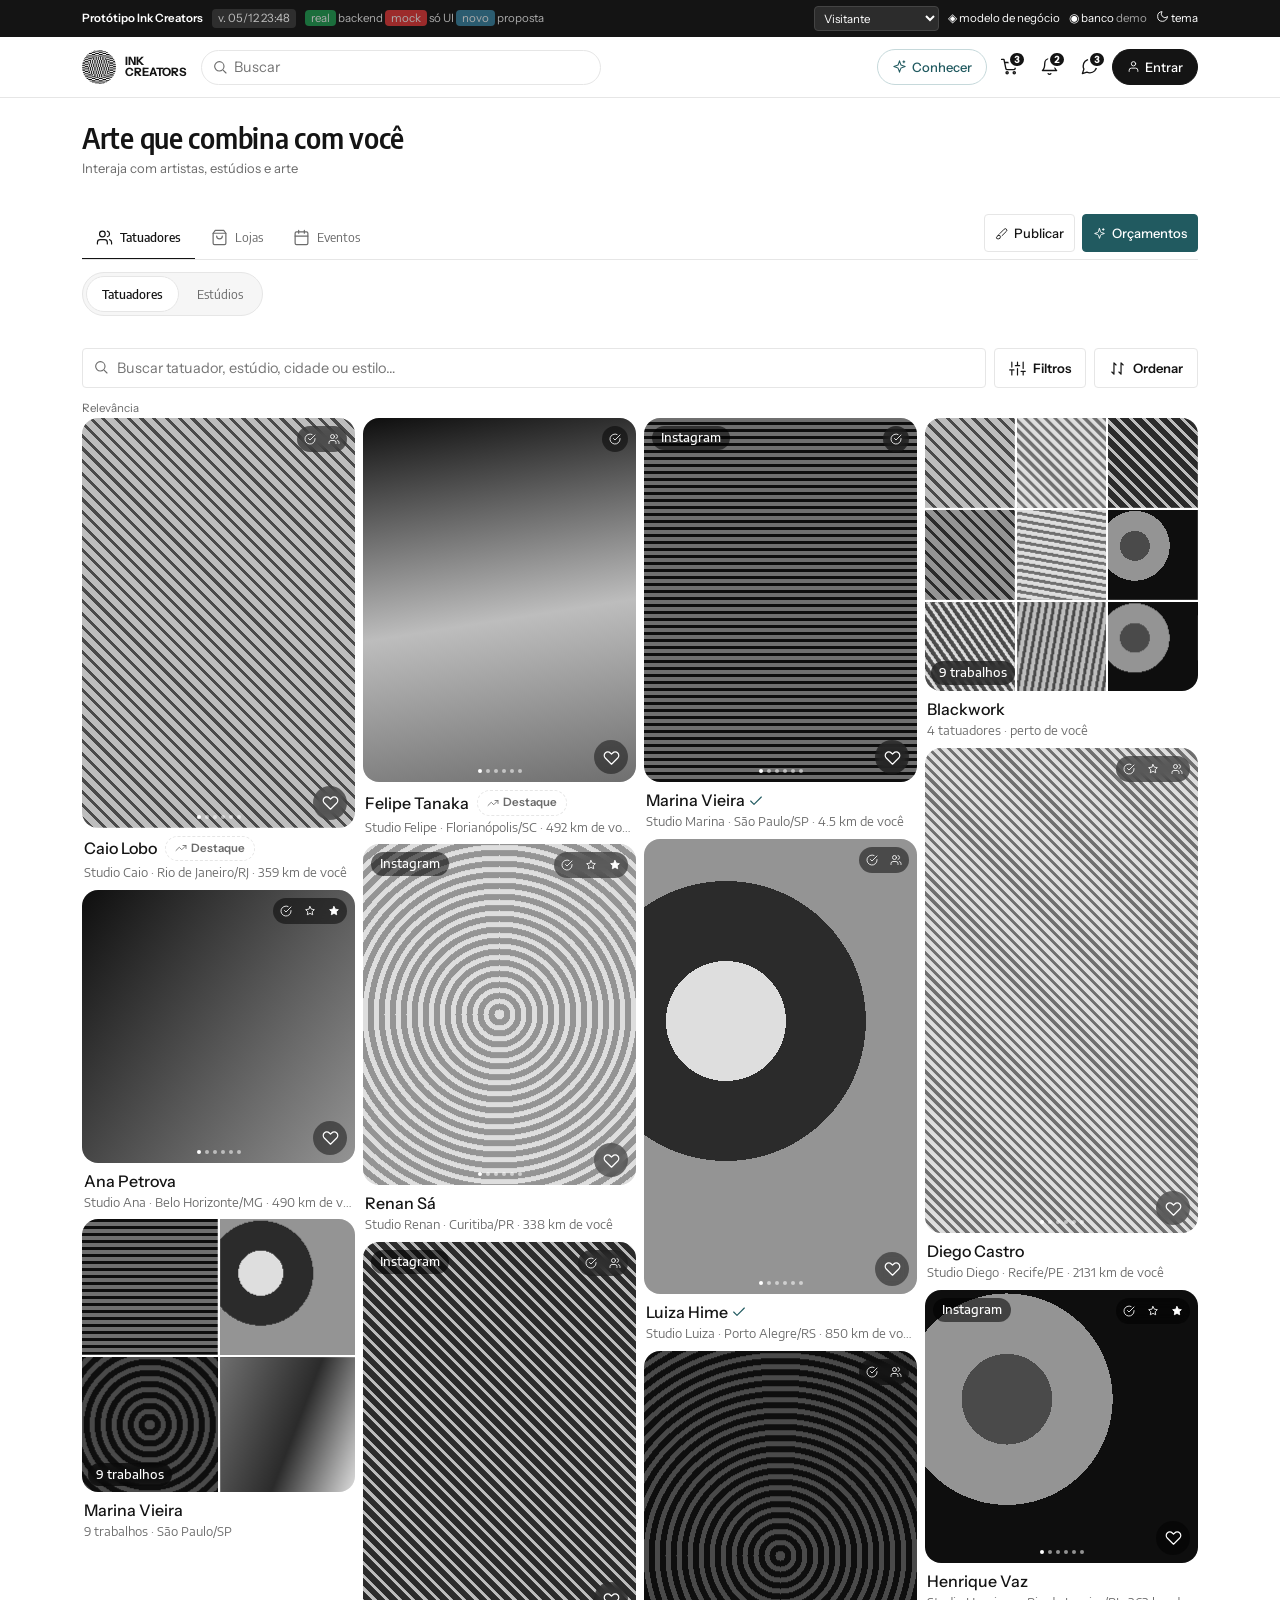
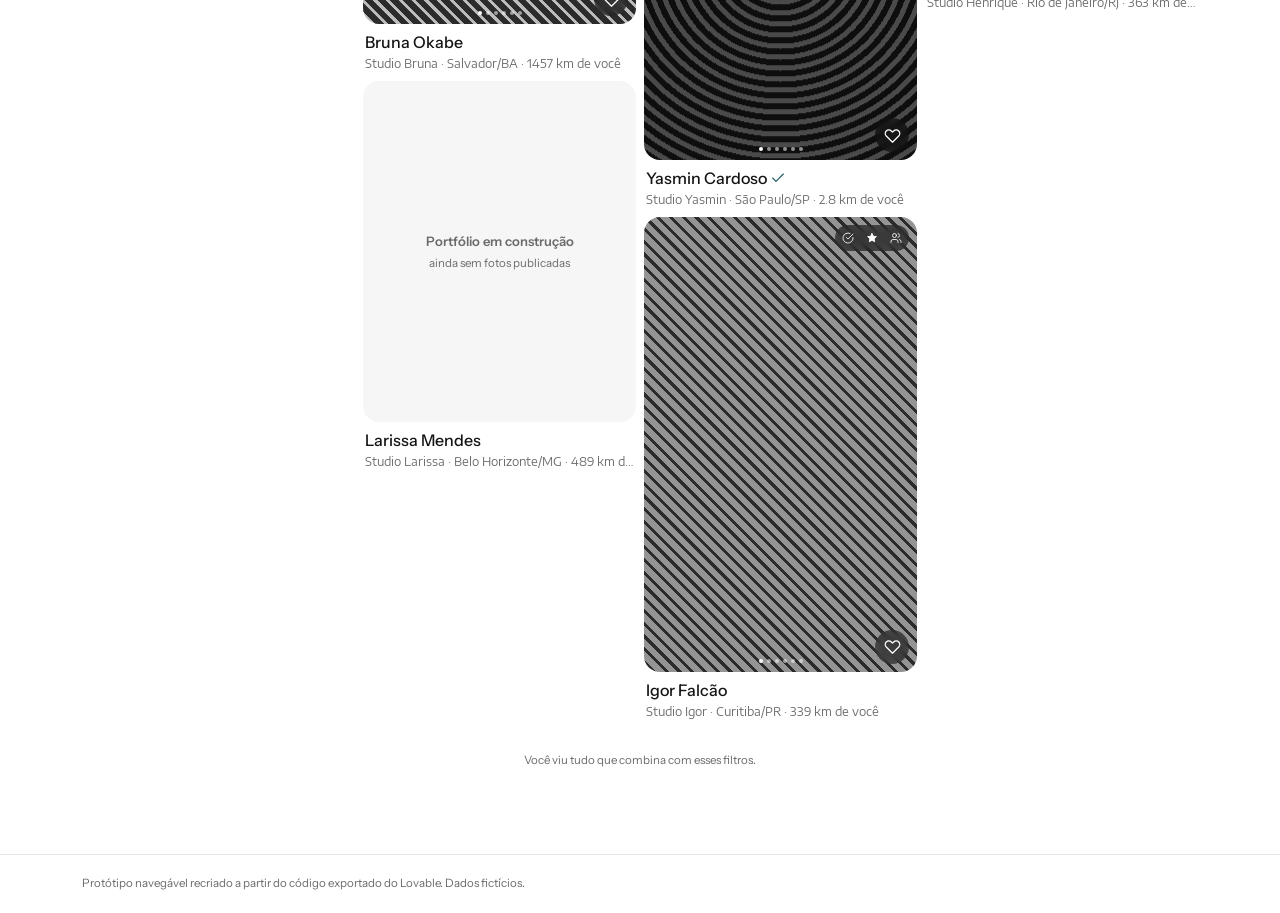
==== prototipo/index.html @ d8241abf "cidade deixa de ser obrigatoria no orcamento Pedido dela. Sem cidade as recomendacoes so perdem o re" ====
<!DOCTYPE html>
<html lang="pt-BR">
<head>
<meta charset="utf-8" />
<meta name="viewport" content="width=device-width, initial-scale=1, viewport-fit=cover" />
<title>Ink Creators — protótipo</title>
<link rel="icon" type="image/png" href="marca/favicon.png" />
<link rel="apple-touch-icon" href="marca/logo-preto.png" />

<!-- Três famílias, cada uma com um papel — a mesma gramática do
     portfólio da Amanda. A quarta dela (DM Sans, títulos de cartão) não
     entrou: o peso 500 da Instrument Sans faz o mesmo trabalho, e uma
     família a menos é uma decisão a menos.

     Se as fontes não carregarem (offline, rede lenta), a pilha de
     sistema assume e nada quebra — por isso cada token tem fallback. -->
<link rel="preconnect" href="https://fonts.googleapis.com" />
<link rel="preconnect" href="https://fonts.gstatic.com" crossorigin />
<link rel="stylesheet" href="https://fonts.googleapis.com/css2?family=Instrument+Sans:wght@400;500;600&family=Encode+Sans+Semi+Condensed:wght@400;500;600&family=Encode+Sans+Expanded:wght@400;500&display=swap" />
<style>
:root{
  /* ═══════════════════════════════════════════════════════════════
     INTERFACE #2

     A gramática vem do portfólio da Amanda: um traço, três raios,
     escala fluida em clamp, uma duração. E daqui:

     A TELA NÃO TEM COR. A cor vem das tatuagens.
     Um acento só — petróleo — e ele aparece pouco. Interface colorida
     disputa atenção com o trabalho que ela existe para mostrar, e numa
     plataforma de tatuagem isso é perder o jogo antes de começar.

     Os nomes dos tokens são os mesmos da interface #1, de propósito:
     750 linhas de CSS dependem deles. Muda o valor, não o vocabulário.
     ═══════════════════════════════════════════════════════════════ */

  /* ── Traço ──────────────────────────────────────────────────────
     Um só, em tudo. Duas espessuras criam hierarquia falsa. */
  --hair:1px;

  /* ── Raios: três degraus e nada além ────────────────────────── */
  --r-xs:2px;      /* cartões, mídia — quase reto */
  --r-sm:4px;      /* campos, botões, tiles */
  /* O raio de cartaz é o que faz o feed parecer Pinterest: a foto é o
     card, e o canto generoso é a moldura dela. Só imagem de DESCOBERTA
     usa — a loja fica no r-sm de propósito, porque a grade regular e
     contida é o que diferencia catálogo de feed. */
  --r-foto:16px;   /* fotos do feed e mosaicos de descoberta */
  --r-pill:999px;  /* pílulas e selos */
  --radius:var(--r-xs);

  /* ── Tipografia ─────────────────────────────────────────────── */
  --f-sans:"Instrument Sans",-apple-system,BlinkMacSystemFont,"Segoe UI",Roboto,Helvetica,Arial,sans-serif;
  --f-cond:"Encode Sans Semi Condensed",var(--f-sans);
  --f-exp:"Encode Sans Expanded",var(--f-sans);

  /* Escala fluida — nunca tamanho fixo, nunca breakpoint tipográfico */
  --t-h1:clamp(28px,4.2vw,42px);
  --t-h2:clamp(21px,2.6vw,28px);
  --t-h3:clamp(17px,1.9vw,20px);
  --t-lead:clamp(15px,1.5vw,17px);
  --t-card:clamp(14.5px,1.3vw,16px);
  --t-body:14.5px;
  --t-meta:13px;
  --t-micro:11.5px;
  /* nano existe para UM caso: abreviação em caixa alta dentro de um
     espaço que não estica — o mês do datebox, o número no pino do
     mapa. Abaixo de 10px ninguém lê; era o que 9px fazia em 6
     lugares. Texto corrido nunca usa nano. */
  --t-nano:10px;
  --t-num:clamp(26px,3.6vw,40px);   /* números grandes, em condensada */

  /* ── Espaço ─────────────────────────────────────────────────── */
  /* ── ESCALA DE ESPAÇAMENTO ───────────────────────────────────
     Seis degraus, e nada entre eles. Antes existiam 25 valores de
     margin-top espalhados por 564 lugares — 2, 3, 4, 5, 6, 7, 8, 9,
     10, 11, 12, 13, 14, 15, 16, 17, 18, 19, 20, 22, 24, 26, 34, 40,
     44px. Nenhum foi decidido: cada um foi escolhido sozinho, no dia
     em que aquele bloco nasceu.

     A diferença entre 11 e 12px não é perceptível e não é intencional.
     O que ela produz é ruído: dois blocos que deveriam parecer irmãos
     parecem quase irmãos, e "quase" é o que faz uma tela parecer
     desalinhada sem que ninguém saiba dizer onde. */
  --e1:4px; --e2:8px; --e3:12px; --e4:16px; --e5:24px; --e6:40px;
  --shell-max:1180px;
  --gutter:clamp(16px,3vw,32px);
  --block-gap:clamp(32px,5vw,64px);
  --section-gap:clamp(20px,3vw,36px);
  --tap:44px;

  /* ── Movimento: uma duração, uma lenta, uma curva ───────────── */
  --dur:200ms;
  --dur-slow:380ms;
  --ease:cubic-bezier(.2,.7,.2,1);

  /* ── Cor ────────────────────────────────────────────────────── */
  --background:#ffffff;
  --foreground:#141414;
  --card:#ffffff;
  --card-foreground:#141414;
  --popover:#ffffff;
  --popover-foreground:#141414;
  --primary:#141414;
  --primary-foreground:#ffffff;
  --secondary:#f6f6f6;
  --secondary-foreground:#242424;
  --muted:#f6f6f6;
  --muted-foreground:#6b6b6b;
  --border:#e6e6e6;
  --rule:#ededed;
  --input:#dcdcdc;

  /* Petróleo. Confere 7,8:1 sobre branco e 7,8:1 de branco sobre ele
     — serve de texto e de preenchimento, o que economiza um token. */
  --accent:#215a60;
  --accent-foreground:#ffffff;
  --accent-bd:#c6d9db;
  --ring:#215a60;
  --x-accent-bg:#eef4f5;
  --x-accent-border:#c6d9db;

  --destructive:#8a3030;
  --destructive-foreground:#ffffff;

  /* Estados dessaturados de propósito. Verde e amarelo berrantes ao
     lado de uma foto de tatuagem sequestram o olho. */
  --x-success:#2f6b4f;--x-success-bg:#eff5f2;
  --x-warning:#7a5a1b;--x-warning-bg:#f8f3e8;
  --x-danger:#8a3030;--x-danger-bg:#f9eeee;
  --x-tag-violet:#514470;--x-tag-violet-bg:#f2f0f7;
  --x-tag-blue:#2a4a72;--x-tag-blue-bg:#eef2f8;
  --x-tag-teal:#215a60;--x-tag-teal-bg:#eef4f5;

  --chart-1:#141414;--chart-2:#215a60;--chart-3:#6b6b6b;
  --chart-4:#b4b4b4;--chart-5:#dcdcdc;
}
html[data-dark]{
  /* O escuro é o mesmo sistema com os cinzas invertidos. O petróleo
     clareia o suficiente para manter contraste, e só. */
  --background:#101010;
  --foreground:#f2f2f2;
  --card:#181818;
  --card-foreground:#f2f2f2;
  --popover:#181818;
  --popover-foreground:#f2f2f2;
  --primary:#f2f2f2;
  --primary-foreground:#101010;
  --secondary:#212121;
  --secondary-foreground:#ececec;
  --muted:#1e1e1e;
  --muted-foreground:#9a9a9a;
  --border:#2b2b2b;
  --rule:#242424;
  --input:#333333;

  --accent:#7cbcc2;
  --accent-foreground:#0d1f21;
  --accent-bd:#2f5b5f;
  --ring:#7cbcc2;
  --x-accent-bg:#17282a;
  --x-accent-border:#2f5b5f;

  --destructive:#d68a8a;
  --destructive-foreground:#1a0f0f;

  --x-success:#8dc4a8;--x-success-bg:#16241d;
  --x-warning:#d3b475;--x-warning-bg:#241f13;
  --x-danger:#d68a8a;--x-danger-bg:#241414;
  --x-tag-violet:#a99fd0;--x-tag-violet-bg:#1e1b28;
  --x-tag-blue:#8fb0d8;--x-tag-blue-bg:#161d26;
  --x-tag-teal:#7cbcc2;--x-tag-teal-bg:#17282a;

  --chart-1:#f2f2f2;--chart-2:#7cbcc2;--chart-3:#9a9a9a;
  --chart-4:#5a5a5a;--chart-5:#333333;
}
*{box-sizing:border-box;margin:0;padding:0}
body{font-family:var(--f-sans);background:var(--background);color:var(--foreground);
  font-size:var(--t-body);line-height:1.55;-webkit-font-smoothing:antialiased;
  text-rendering:optimizeLegibility}
/* Número nunca dança. Vale em contador, preço, percentual e relógio. */
.num,.count,.gval,.relogio,.codigo,table td,table th{font-variant-numeric:tabular-nums}
button{font:inherit;color:inherit;background:none;border:none;cursor:pointer}
input,select,textarea{font:inherit;color:inherit;background:var(--card)}
a{color:inherit;text-decoration:none}
.wrap{max-width:var(--shell-max);margin:0 auto;padding:0 var(--gutter)}
.hide{display:none!important}
.ico{width:1em;height:1em;display:inline-block;vertical-align:-.14em;flex-shrink:0}
.iconbtn .ico{width:19px;height:19px;vertical-align:0}
.stars{display:inline-flex;gap:1px;vertical-align:-.14em}
/* Faixa de preço em cifrões. O valor exato depende do desenho, então
   número solto no perfil vira promessa que o orçamento não cumpre. */
.cifra{font-weight:700;letter-spacing:.06em;color:color-mix(in oklab, var(--muted-foreground) 42%, transparent)}
.cifra b{color:var(--foreground);font-weight:700}
.cifra.g{font-size:19px;letter-spacing:.08em}
.stars .ico{width:.92em;height:.92em;vertical-align:0}
.pcard .im .ico{width:40px;height:40px;stroke-width:1.2;color:var(--muted-foreground)}
.thumb .ico,.datebox .ico{width:19px;height:19px}
.stat .lbl .ico{width:13px;height:13px;vertical-align:-.16em}

header.top{position:sticky;top:0;z-index:40;background:var(--background);border-bottom:1px solid var(--border)}
.top-in{display:flex;align-items:center;gap:14px;height:60px}
.logo{display:flex;align-items:center;gap:9px;cursor:pointer}
/* A marca é op-art de alto contraste: no tema escuro precisa inverter,
   senão o preto do padrão desaparece no fundo. Duas imagens, uma por tema. */
.logo .marca{width:34px;height:34px;flex-shrink:0;object-fit:contain;display:block}
html[data-dark] .logo .marca{content:url("marca/logo-branco.png")}
.logo .txt{display:flex;flex-direction:column;line-height:1;font-size:var(--t-micro);font-weight:900;text-transform:uppercase;letter-spacing:-.01em}
.search{flex:1;max-width:400px;position:relative}
.search input{width:100%;height:35px;border:1px solid var(--border);border-radius:var(--r-pill);padding:0 14px 0 32px;outline:none}
.search .ic{position:absolute;left:11px;top:9px;color:var(--muted-foreground);line-height:0}
.search .ic .ico{width:16px;height:16px}
.protobar .ico{width:13px;height:13px;vertical-align:-.15em}
.top-actions{margin-left:auto;display:flex;align-items:center;gap:5px}
.iconbtn{width:35px;height:35px;border-radius:var(--r-sm);display:flex;align-items:center;justify-content:center;position:relative}
.iconbtn:hover{background:var(--muted)}
/* Convite: pill com rótulo, em cor de acento. Tem texto porque é espaço
   de conversão — ícone sozinho não anuncia o que oferece. */
.pill.convite{color:var(--accent);border-color:var(--accent-bd)}
.pill.convite:hover{background:var(--x-accent-bg);border-color:var(--accent)}
.pill.convite.ativo{background:var(--accent);color:var(--accent-foreground);border-color:var(--accent)}
.pill.convite .ico{width:15px;height:15px}
/* Só o rótulo some no celular; o botão continua lá, em cor de acento. */
@media(max-width:560px){.pill.convite .rot{display:none}.pill.convite{padding:6px 10px}}
.dot{position:absolute;top:6px;right:6px;width:7px;height:7px;border-radius:50%;background:var(--accent)}
/* O número era centrado por line-height, que não considera a borda de
   2px nem a altura real do dígito — ficava fora do eixo. Flexbox centra
   nos dois eixos independente de fonte, borda ou tamanho do número. */
.count{position:absolute;top:2px;right:1px;
  display:flex;align-items:center;justify-content:center;
  box-sizing:border-box;min-width:17px;height:17px;padding:0 4px;
  border-radius:var(--r-pill);border:2px solid var(--background);
  background:var(--primary);color:var(--primary-foreground);
  font-size:var(--t-nano);font-weight:700;line-height:1;
  font-variant-numeric:tabular-nums;letter-spacing:0}
.pill.accent-solid{background:var(--accent);color:var(--accent-foreground);border-color:var(--accent)}
.menu{position:absolute;right:0;top:40px;min-width:210px;background:var(--card);border:1px solid var(--border);border-radius:var(--r-sm);box-shadow:0 8px 24px rgba(0,0,0,.14);padding:5px;z-index:60}
.menu a{display:block;padding:8px 10px;border-radius:var(--r-sm);font-size:var(--t-meta);cursor:pointer}
.menu a:hover{background:var(--muted)}
.menu .mlabel{padding:7px 10px;font-size:var(--t-micro);color:var(--muted-foreground);overflow:hidden;text-overflow:ellipsis}
.menu .msep{height:1px;background:var(--border);margin:4px 0}
.pill{display:inline-flex;align-items:center;gap:5px;border:var(--hair) solid var(--border);
  border-radius:var(--r-pill);padding:7px 14px;font-size:var(--t-meta);font-weight:500;
  white-space:nowrap;background:var(--card);
  transition:border-color var(--dur) var(--ease),background var(--dur) var(--ease)}
.pill:hover{border-color:var(--muted-foreground)}
.pill.solid{background:var(--primary);color:var(--primary-foreground);border-color:var(--primary)}
.pill.accent{background:var(--x-accent-bg);color:var(--accent);border-color:var(--x-accent-border)}
.marcagrande{width:64px;height:64px;object-fit:contain;display:block}
html[data-dark] .marcagrande{content:url("marca/logo-branco.png")}
.avatarbtn{width:33px;height:33px;border-radius:50%;background:var(--muted);display:flex;align-items:center;justify-content:center;font-size:var(--t-micro);font-weight:700;border:1px solid var(--border)}

main{padding:24px 0 60px}
/* Condensada nos títulos e nos números grandes. É a única voz
   tipográfica diferente do corpo, e existe para o olho saber, sem ler,
   que aquilo ali é manchete ou grandeza. */
h1.page{font-family:var(--f-cond);font-size:var(--t-h2);font-weight:600;letter-spacing:-.01em;line-height:1.15}
.kicker{font-family:var(--f-exp);font-size:var(--t-micro);font-weight:500;letter-spacing:.08em;text-transform:uppercase;color:var(--muted-foreground)}
p.sub{color:var(--muted-foreground);margin-top:var(--e1);font-size:var(--t-meta)}
.card{background:var(--card);border:var(--hair) solid var(--border);border-radius:var(--r-xs)}
.pad{padding:15px 17px}
.grid{display:grid;gap:14px}
.cols2{grid-template-columns:2fr 1fr}
.cols16{grid-template-columns:1.6fr 1fr}
.muted{color:var(--muted-foreground)}
.small{font-size:var(--t-meta)}.tiny{font-size:var(--t-micro)}.b{font-weight:600}
.row{display:flex;align-items:center;gap:9px}
.sp{margin-left:auto}
.wrapf{flex-wrap:wrap}
/* Etiqueta neutra por padrão. As variantes coloridas continuam
   existindo, mas o fundo de cada uma é quase branco — a cor entra pelo
   texto. Fundo saturado ao lado de foto de tatuagem rouba o olho. */
.badge{display:inline-block;border-radius:var(--r-pill);padding:2px 9px;
  font-family:var(--f-exp);font-size:var(--t-micro);font-weight:500;letter-spacing:.01em;
  background:var(--muted);color:var(--muted-foreground)}
.badge.ok{background:var(--x-success-bg);color:var(--x-success)}
.badge.warn{background:var(--x-warning-bg);color:var(--x-warning)}
.badge.bad{background:var(--x-danger-bg);color:var(--x-danger)}
.badge.acc{background:var(--x-accent-bg);color:var(--accent)}
.badge.vio{background:var(--x-tag-violet-bg);color:var(--x-tag-violet)}
.badge.blu{background:var(--x-tag-blue-bg);color:var(--x-tag-blue)}
.badge.tea{background:var(--x-tag-teal-bg);color:var(--x-tag-teal)}
.sep{height:1px;background:var(--border);margin:13px 0}
.btn{display:inline-flex;align-items:center;justify-content:center;gap:6px;
  border:var(--hair) solid var(--border);background:var(--card);border-radius:var(--r-sm);
  padding:9px 14px;font-size:var(--t-meta);font-weight:500;min-height:38px;
  transition:border-color var(--dur) var(--ease),background var(--dur) var(--ease)}
.btn:hover{border-color:var(--muted-foreground)}
.btn.primary{background:var(--primary);color:var(--primary-foreground);border-color:var(--primary)}
.btn:disabled{opacity:.42;cursor:not-allowed}
.btn.sm{padding:6px 10px;font-size:var(--t-meta)}
.btn.blk{width:100%}
.fld{width:100%;text-align:left;font-weight:400;border:var(--hair) solid var(--input);
  border-radius:var(--r-sm);padding:10px 12px;outline:none;
  transition:border-color var(--dur) var(--ease)}
.fld:focus{border-color:var(--accent)}
.fld:focus{border-color:var(--muted-foreground)}
label.lb{font-size:var(--t-micro);color:var(--muted-foreground);display:block;margin-bottom:4px}

/* Abas: faixa com sublinhado, rolável. Ações ficam fora para não rolarem junto. */
.linhaabas{display:flex;align-items:flex-end;gap:14px;margin-top:var(--section-gap);border-bottom:var(--hair) solid var(--border);flex-wrap:nowrap}
.abas{display:flex;gap:2px;flex:1 1 0;min-width:0;overflow-x:auto;scrollbar-width:none;-webkit-overflow-scrolling:touch}
.abas::-webkit-scrollbar{display:none}
/* Mesmo traço de .subnav e .seg: existem três controles de aba no
   produto, e três espessuras diferentes inventavam hierarquia entre
   eles que não existe — as três respondem à mesma pergunta. */
.aba{display:inline-flex;align-items:center;gap:7px;padding:11px 14px;
  border-bottom:var(--hair) solid transparent;font-family:var(--f-cond);
  font-size:var(--t-meta);font-weight:400;color:var(--muted-foreground);
  white-space:nowrap;flex-shrink:0;background:none;
  transition:color var(--dur) var(--ease),border-color var(--dur) var(--ease)}
.aba:hover{color:var(--foreground)}
.aba.on{color:var(--foreground);font-weight:500;border-bottom-color:var(--foreground)}
.aba .ico{width:17px;height:17px}
.abas-acoes{display:flex;gap:7px;flex:0 0 auto;padding-bottom:7px}
.btn.sm.destaque{background:var(--accent);color:var(--accent-foreground);border-color:var(--accent)}
/* ── CONTROLE SEGMENTADO ──────────────────────────────────────────
   Toggle, e não aba. A distinção não é estética, é semântica:

     aba     → outro destino. Você sai daqui e vai para lá.
     toggle  → o mesmo lugar, outro recorte. Você continua aqui.

   Quando os dois viraram sublinhado, essa diferença sumiu da tela — e
   um controle que só recorta passou a parecer que levava embora. Era o
   caso de "Cliente · Galeria de arte · Tatuador": três leituras da
   mesma página, com cara de três páginas.

   O que NÃO voltou foi o vidro: desfoque de 18px custa GPU e travava a
   rolagem em telefone antigo, sem nada atrás para desfocar. A peça
   ativa se marca por preenchimento e um traço, que é a gramática do
   resto do produto. */
/* O TOGGLE PERTENCE AO QUE VEM DEPOIS.

   Ele estava com ~50px em cima e zero embaixo: colado no grupo que
   comanda e afastado do que veio antes — exatamente o inverso do que a
   proximidade deveria dizer. Encostado no conteúdo, ele parece parte
   dele; separado dele, parece rodapé do bloco anterior.

   Menos acima, mais abaixo, sempre. */
.segmento{display:inline-flex;gap:2px;margin-top:var(--e3);margin-bottom:var(--e4);padding:3px;
  background:var(--muted);border:var(--hair) solid var(--border);border-radius:var(--r-pill);
  max-width:100%;overflow-x:auto;scrollbar-width:none;-webkit-overflow-scrolling:touch}
.segmento::-webkit-scrollbar{display:none}
.seg{flex:0 0 auto;min-width:0;white-space:nowrap;padding:7px 15px;border-radius:var(--r-pill);
  font-family:var(--f-cond);font-size:var(--t-meta);font-weight:400;
  color:var(--muted-foreground);background:none;border:var(--hair) solid transparent;
  transition:color var(--dur) var(--ease),background var(--dur) var(--ease),
             border-color var(--dur) var(--ease)}
.seg:hover{color:var(--foreground)}
/* Preenchido e recortado do trilho: a peça ativa parece estar em cima,
   e é assim que um segmentado diz "você está aqui" sem precisar de
   sombra empilhada. */
.seg.on{color:var(--foreground);font-weight:500;
  background:var(--background);border-color:var(--border)}
.seg .selo{margin-left:6px}
@media(pointer:coarse){.seg{padding:10px 16px}}


/* Barra de localização + mapa pequeno + lista compacta.
   Padrão de app de mobilidade: contexto no topo, decisão na lista. */
.avisoerro{margin-top:var(--e3);padding:9px 12px;border-radius:var(--r-sm);background:var(--x-warning-bg);color:var(--x-warning);font-size:var(--t-meta)}
.avisook{padding:9px 12px;border-radius:var(--r-sm);background:var(--x-success-bg);color:var(--x-success);font-size:var(--t-meta)}

/* Marcos do passaporte. Cartão pequeno, sem barra de progresso e sem
   estado "bloqueado": um marco ou aconteceu, ou não está aqui. Mostrar
   o que falta transformaria decisão permanente em tarefa. */
/* Selos. As três categorias têm aparência diferente de propósito: quem
   bate o olho precisa distinguir o que foi conquistado do que foi pago
   sem ler a legenda. Contratado é o único com traço tracejado — a borda
   diz "isto é publicidade" antes da palavra dizer. */
.selos{display:flex;flex-wrap:wrap;gap:5px}
.selinho{display:inline-flex;align-items:center;gap:4px;border-radius:var(--r-pill);
  padding:3px 9px;font-size:var(--t-micro);font-weight:600;white-space:nowrap;line-height:1.5;
  border:1px solid transparent;cursor:default}
.selinho .si{font-size:var(--t-micro);line-height:1}
.selinho .si svg{width:12px;height:12px;display:block}
.selinho[data-c="fato"]{background:var(--x-success-bg);color:var(--x-success)}
.selinho[data-c="pares"]{background:var(--x-accent-bg);color:var(--accent)}
.selinho[data-c="contratado"]{background:transparent;color:var(--muted-foreground);border:var(--hair) dashed var(--border)}

/* Selo em modo ícone: sem palavra, redondo, do tamanho de um alvo de
   toque decente. A palavra inteira mora no perfil. */
.selosic{display:flex;gap:4px;flex-shrink:0;background:none;padding:0;cursor:pointer;border:none}
.selinho.soic{padding:0;width:24px;height:24px;justify-content:center;border-radius:var(--r-pill)}
.selinho.soic .si{font-size:var(--t-micro)}
.selinho.soic .si svg{width:13px;height:13px}
.selosic:hover .selinho.soic{outline:var(--hair) solid var(--muted-foreground);outline-offset:1px}
@media(pointer:coarse){.selinho.soic{width:28px;height:28px}}

/* No perfil, cada selo vem com a regra à vista. Selo sem regra visível
   é fé, não confiança. */
.regras{display:grid;gap:8px;margin-top:var(--e2)}
.regra{display:flex;gap:10px;align-items:flex-start;padding:10px 11px;border:1px solid var(--border);
  border-radius:var(--r-sm);background:var(--card)}
.regra .ri{font-size:var(--t-card);line-height:1.3;flex-shrink:0}
.regra .ri svg{width:15px;height:15px}
.estrela{width:38px;height:38px;border-radius:var(--r-sm);border:1px solid var(--border);background:var(--card);
  font-size:18px;line-height:1;color:var(--muted-foreground)}
.estrela.on{color:var(--x-warning);border-color:var(--x-warning)}
.estrela .ico{width:19px;height:19px}

/* O lugar não é um cartão dentro do cartão: é um bloco separado por um
   traço. Fundo cinza aqui empilhava duas caixas e a pessoa lia como se
   o estúdio fosse propriedade do perfil. */
.cxestudio{display:block;width:100%;text-align:left;margin-top:var(--section-gap);
  padding:13px 0 0;border:none;border-top:var(--hair) solid var(--rule);
  background:none;cursor:pointer;border-radius:0}
.cxestudio:hover .b{color:var(--accent)}

.regracat{font-size:var(--t-nano);text-transform:uppercase;letter-spacing:.08em;font-weight:700;opacity:.55}

.marcos{display:grid;grid-template-columns:repeat(auto-fill,minmax(210px,1fr));gap:8px}
.marco{display:flex;gap:9px;align-items:flex-start;padding:10px 11px;border:1px solid var(--border);
  border-radius:var(--r-sm);background:var(--card)}
.marco .mic{font-size:var(--t-card);line-height:1.2;flex-shrink:0}
.marco .mic svg{width:16px;height:16px}

/* Check-in. O QR fica em fundo branco sempre, inclusive no tema
   escuro: câmera lê contraste, e um QR invertido não lê. */
.qrcx{display:inline-block;padding:12px;border-radius:var(--r-sm);background:#fff;margin:15px auto 9px;
  box-shadow:0 2px 14px rgba(0,0,0,.14)}
.qrcx svg{display:block}
.codigo{font-family:ui-monospace,SFMono-Regular,Menlo,monospace;font-size:27px;font-weight:700;
  letter-spacing:.28em;padding-left:.28em;margin-top:var(--e1)}
.relogio{font-size:34px;font-weight:700;letter-spacing:-.03em;margin:16px 0 4px}
.btnlocal{position:absolute;right:6px;top:50%;transform:translateY(-50%);width:32px;height:32px;border-radius:var(--r-sm);display:flex;align-items:center;justify-content:center;color:var(--muted-foreground);background:none}
.btnlocal:hover{background:var(--muted);color:var(--foreground)}
.btnlocal.on{color:var(--accent)}
.btnlocal .ico{width:17px;height:17px}
.barrabusca .campo input{padding-right:42px}

.mapa{position:relative;margin-top:var(--e3);border-radius:var(--r-sm);overflow:hidden;border:1px solid var(--border);background:var(--muted);
  background-image:linear-gradient(var(--border) 1px,transparent 1px),linear-gradient(90deg,var(--border) 1px,transparent 1px);
  background-size:30px 30px}
.mapa .pin{position:absolute;transform:translate(-50%,-100%);cursor:pointer}
.mapa .pin b{display:block;width:22px;height:22px;border-radius:50%;background:var(--primary);color:var(--primary-foreground);font-size:var(--t-micro);line-height:22px;text-align:center;border:2px solid var(--card)}
.mapa .pin.on b{background:var(--accent);transform:scale(1.2)}
.mapa .pin.voce b{background:var(--accent);width:15px;height:15px;line-height:15px;font-size:var(--t-nano)}
.mapaselo{position:absolute;bottom:7px;left:8px;font-size:var(--t-micro);color:var(--muted-foreground);background:var(--card);border-radius:var(--r-sm);padding:2px 7px;opacity:.9}

.lista{margin-top:var(--e3);border:1px solid var(--border);border-radius:var(--r-sm);overflow:hidden;background:var(--card)}
/* Era um segundo componente inteiro, .item, fazendo o mesmo trabalho
   que .lrow com outros números: avatar, texto, valor à direita. Dois
   componentes para a mesma pergunta é o que este produto mais paga
   para manter — agora é um, e "clicavel" é o que o distingue: a linha
   que leva a algum lugar ganha chão de hover e estado de escolhida. */
.lrow.clicavel{width:100%;text-align:left;padding:12px 13px;flex-wrap:nowrap;
  border-bottom:var(--hair) solid var(--border);background:none}
.lrow.clicavel:last-child{border-bottom:none}
.lrow.clicavel:hover{background:var(--muted)}
.lrow.clicavel.on{background:var(--x-accent-bg)}
.lrow.clicavel.compacto{padding:10px 13px}
.itemtxt{min-width:0;flex:1}
.itemfim{text-align:right;flex-shrink:0;display:flex;flex-direction:column;gap:2px}
.itemfoto{width:46px;height:46px;border-radius:var(--r-sm);background:var(--muted);display:flex;align-items:center;justify-content:center;font-size:22px;flex-shrink:0}
.itemfoto .ico{width:24px;height:24px;color:var(--muted-foreground)}
.chip{border:var(--hair) solid var(--border);background:var(--card);border-radius:var(--r-pill);
  padding:6px 12px;font-size:var(--t-meta);font-weight:400;white-space:nowrap;min-height:32px;
  transition:border-color var(--dur) var(--ease),background var(--dur) var(--ease)}
.chip.on{background:var(--primary);color:var(--primary-foreground);border-color:var(--primary)}
.chip.acc.on{background:var(--accent);border-color:var(--accent);color:var(--accent-foreground)}
.fbar{margin-top:var(--e4);padding:12px 14px;border:1px solid var(--border);border-radius:var(--radius);background:var(--card)}
.fgroup{display:flex;align-items:center;gap:7px;flex-wrap:wrap;margin-top:var(--e2)}
.fgroup .gl{font-size:var(--t-micro);font-weight:700;text-transform:uppercase;letter-spacing:.08em;color:var(--muted-foreground);min-width:78px}

/* Barra: busca, filtros e ordenar lado a lado */
.barrabusca{display:flex;gap:8px;margin-top:var(--e4)}
.barrabusca .campo{flex:1;position:relative;min-width:0}
.barrabusca .campo input{width:100%;height:40px;border:1px solid var(--border);border-radius:var(--r-sm);padding:0 12px 0 34px;background:var(--card);outline:none}
.barrabusca .campo input:focus{border-color:var(--muted-foreground)}
.barrabusca .lupa{position:absolute;left:11px;top:11px;color:var(--muted-foreground);line-height:0}
.barrabusca .lupa .ico{width:16px;height:16px}
.btnbarra{position:relative;height:40px;padding:0 14px;border:1px solid var(--border);border-radius:var(--r-sm);background:var(--card);display:inline-flex;align-items:center;gap:7px;font-size:var(--t-meta);font-weight:600;white-space:nowrap}
.btnbarra:hover{border-color:var(--muted-foreground)}
.btnbarra.on{background:var(--primary);color:var(--primary-foreground);border-color:var(--primary)}
.btnbarra.temfiltro{border-color:var(--accent)}
.btnbarra .ico{width:17px;height:17px}
.btnbarra .pontinho{background:var(--accent);color:var(--accent-foreground);border-radius:var(--r-pill);min-width:16px;height:16px;font-size:var(--t-nano);line-height:16px;padding:0 4px}
.painel{margin-top:var(--e2);padding:13px 15px;border:1px solid var(--border);border-radius:var(--r-sm);background:var(--card)}

/* Feed em publicações, uma por vez */

/* ═══ FEED EM MASONRY ══════════════════════════════════════════════
   Colunas de CSS, não grade. A grade obriga toda célula da fileira à
   mesma altura, que é exatamente o problema: recortar tatuagem
   vertical para caber ao lado de uma horizontal.

   Column-count tem um custo conhecido — a ordem desce por coluna em
   vez de atravessar a fileira. Num feed de descoberta isso não pesa:
   não existe "primeiro" e "segundo", existe o conjunto. */
   O NOME DA CLASSE IMPORTA. Todo este bloco viveu escrito em .feed
   enquanto o HTML usava .feedposts — CSS sem elemento, elemento sem
   CSS. O que a pessoa via era uma coluna só, com max-width de 440px
   centralizado: um tatuador por vez, que é a herança da interface #1.

   Duas colunas é o piso: em uma só, cada rolagem mostra um trabalho e
   o feed vira uma fila. Foto menor é mais trabalho por tela, e num
   feed de descoberta o que conta é quantos trabalhos diferentes a
   pessoa vê antes de decidir parar. */
/* ── POR QUE NÃO É MAIS column-count ──────────────────────────────
   Coluna CSS rebalanceia o conteúdo inteiro a cada mudança: o scroll
   infinito acrescenta um lote, o navegador redistribui TODOS os cards
   entre as colunas, e o que a pessoa estava olhando muda de lugar
   embaixo do dedo. Era a "grade dançando" que ela viu no celular.

   Agora as colunas são divs de verdade e a distribuição é nossa:
   cada card entra na coluna mais curta e NUNCA mais se move — lote
   novo só acrescenta no pé. O número de colunas segue os mesmos
   pontos de quebra de antes, decidido em quantasColunas(). */
.feedposts{display:flex;gap:8px;align-items:flex-start;margin:var(--section-gap) auto 0}
.feedcol{flex:1 1 0;min-width:0}
/* O degrau das colunas pares existiu e SAIU: com o masonry visível,
   ela pediu a primeira linha rente à busca. A regra chegou a ficar
   órfã aqui na folha depois de removida do inline — 40px fantasma que
   o guarda de grafia não via porque aqui se escrevia var(--e6). */

/* Espaço entre cards acompanha a coluna: 8px, o aperto do Pinterest. */
.post{display:block;width:100%;margin:0 0 8px;background:none;border:none}

.postimg{position:relative;width:100%;overflow:hidden;background:var(--muted);
  border-radius:var(--r-foto)}
/* A loja NÃO herda o cartaz: canto pequeno e grade regular são o que
   a distingue do feed — o contraste é decisão, não descuido. */
.prod .postimg{border-radius:var(--r-sm)}
.postimg .sl{position:absolute;inset:0;background-size:cover;background-position:center;
  opacity:0;transition:opacity var(--dur) var(--ease)}
.postimg .sl.on{opacity:1}
.postimg .vazio{position:absolute;inset:0;display:flex;flex-direction:column;
  align-items:center;justify-content:center;gap:4px;color:var(--muted-foreground);text-align:center;padding:0 12px}

/* A foto inteira é o botão que leva ao perfil. Fica embaixo de tudo:
   os controles por cima param o clique com stopPropagation. */
.postir{position:absolute;inset:0;z-index:1;background:none;border:none;cursor:zoom-in}

.postimg .nav,.postimg .coracao,.postimg .selosic,.postimg .pips,
.postimg .tagtl,.postimg .postacoes{z-index:2}

.postimg .nav{position:absolute;top:50%;transform:translateY(-50%);width:30px;height:30px;
  border-radius:var(--r-pill);background:rgba(0,0,0,.42);color:#fff;
  display:flex;align-items:center;justify-content:center;opacity:0;
  transition:opacity var(--dur) var(--ease)}
.postimg .nav.l{left:8px}.postimg .nav.r{right:8px}
.postimg .nav .ico{width:16px;height:16px}
.post:hover .postimg .nav{opacity:1}

.postimg .pips{position:absolute;bottom:9px;left:0;right:0;display:flex;
  justify-content:center;gap:4px;pointer-events:none}
.postimg .pips i{width:4px;height:4px;border-radius:50%;background:rgba(255,255,255,.55)}
.postimg .pips i.on{background:#fff}

.postimg .tagtl{position:absolute;top:8px;left:8px;background:rgba(0,0,0,.55);color:#fff;
  border-radius:var(--r-pill);padding:3px 9px;font-family:var(--f-exp);
  font-size:var(--t-micro);font-weight:500}

/* Selos no canto de cima, sobre a foto. Fundo escuro translúcido para
   sobreviver a qualquer tatuagem embaixo — a cor do selo sozinha não
   garante contraste contra uma foto que pode ser preta ou branca. */
.postimg .selosic{position:absolute;top:8px;right:8px;display:flex;gap:4px;
  padding:3px;border-radius:var(--r-pill);background:rgba(0,0,0,.5);
  backdrop-filter:blur(6px);cursor:pointer}
.postimg .selosic .selinho{background:none!important;color:#fff!important;
  width:20px;height:20px;padding:0}
.postimg .selosic .selinho .si svg{width:12px;height:12px}

.coracao{position:absolute;bottom:8px;right:8px;width:34px;height:34px;
  border-radius:var(--r-pill);background:rgba(0,0,0,.45);color:#fff;
  display:flex;align-items:center;justify-content:center;font-size:var(--t-card);line-height:1;
  backdrop-filter:blur(4px);transition:transform var(--dur) var(--ease)}
.coracao:hover{transform:scale(1.08)}
.coracao.on{background:#fff;color:#c0392b}
.coracao .ico{width:17px;height:17px}

/* Ações escondidas até o mouse chegar. Fora do ponteiro fino elas nem
   entram no HTML visível — no toque, o card inteiro leva ao perfil. */
.postacoes{position:absolute;left:8px;bottom:8px;display:flex;gap:5px;
  opacity:0;transform:translateY(4px);
  transition:opacity var(--dur) var(--ease),transform var(--dur) var(--ease)}
.post:hover .postacoes{opacity:1;transform:none}
@media(pointer:coarse){.postacoes{display:none}}
.postacoes .btnicone{width:34px;height:34px;border:none;border-radius:var(--r-pill);
  background:rgba(0,0,0,.5);color:#fff;backdrop-filter:blur(4px)}
.postacoes .btnicone:hover{background:rgba(0,0,0,.72)}
.postacoes .btnicone.on{background:#fff;color:var(--foreground)}
.postacoes .btnicone .ico{width:16px;height:16px}

/* O pé: duas linhas e o nome. Alinhado à esquerda, sem borda, sem
   fundo — ele é legenda da foto, não outro cartão. */
.postpe{display:block;width:100%;text-align:left;padding:8px 2px 0;background:none;border:none}
.pnome{font-size:var(--t-card);font-weight:500;line-height:1.25;
  overflow:hidden;text-overflow:ellipsis;white-space:nowrap;min-width:0}
.ppe{font-family:var(--f-exp);font-size:var(--t-micro);color:var(--muted-foreground);
  line-height:1.45;margin-top:var(--e1);overflow:hidden;text-overflow:ellipsis;white-space:nowrap}
.ppe .cifra{font-family:var(--f-sans);font-size:var(--t-meta);letter-spacing:.05em}
.pph{font-family:var(--f-exp);font-size:var(--t-micro);color:var(--muted-foreground)}

/* ── O QUE APARECE AO PASSAR O MOUSE ──────────────────────────────
   Estilos e preço. Embaixo de uma foto pequena, quatro linhas de texto
   ficam da altura da própria imagem, e o feed deixa de ser um feed de
   trabalho para virar uma lista com foto.

   max-height animado em vez de display: display não faz transição, e a
   linha apareceria estalando. O valor é folgado de propósito — apertado
   cortaria a segunda linha em telas estreitas. */
.pehover{max-height:0;opacity:0;overflow:hidden;
  transition:max-height var(--dur) var(--ease),opacity var(--dur) var(--ease)}
.post:hover .pehover,.post:focus-within .pehover{max-height:60px;opacity:1}
/* No toque não existe hover, e linha que nunca aparece só ocupa altura.
   As duas estão no perfil, a um toque — e um diagnóstico falha se um
   dia deixarem de estar. */
@media(pointer:coarse){.pehover{display:none}}
/* iOS dá zoom automático em campo com fonte menor que 16px — a tela
   pula no primeiro toque e a pessoa acha que quebrou. */
@media(pointer:coarse){.fld,select.fld,textarea.fld{font-size:16px}}
/* O balanço lateral: qualquer pixel além da largura da tela deixa a
   página inteira "pananvel" para os lados, e o scroll vertical ganha
   um tremor diagonal. Clip corta a possibilidade na raiz. */
body{overflow-x:clip}
/* Sem isso o toque num botão espera 300ms pelo duplo-toque de zoom —
   e espera percebida no meio do scroll parece travada. */
button,a{touch-action:manipulation}

/* ── CARDS EM GRADE ───────────────────────────────────────────────
   Quebram o ritmo do feed. A densidade de cada um vem da pergunta:
   quatro células para julgar a mão de uma pessoa, nove para varrer um
   estilo atrás de gente nova. */
.postgrade .gcx{display:block;width:100%;padding:0;background:none;border:none;
  position:relative;cursor:pointer;border-radius:var(--r-foto);overflow:hidden}
.gcels{display:grid;gap:2px;width:100%}
.gcels.quatro{grid-template-columns:1fr 1fr;aspect-ratio:1}
.gcels.nove{grid-template-columns:repeat(3,1fr);aspect-ratio:1}
.gcel{display:block;width:100%;height:100%;background-size:cover;background-position:center;
  background-color:var(--muted)}
/* Etiqueta que diz "isto é um conjunto". Sem ela, um mosaico se
   confunde com os cards vizinhos do masonry — que é exatamente o que
   estava acontecendo. */
.getiq{position:absolute;left:6px;bottom:6px;padding:3px 8px;border-radius:var(--r-pill);
  background:rgba(0,0,0,.62);color:#fff;font-family:var(--f-exp);font-size:var(--t-micro);
  font-weight:500;backdrop-filter:blur(4px)}
.postgrade .gcx:hover{opacity:.94}
.pseg{font-family:var(--f-exp);font-size:var(--t-micro);color:var(--accent);padding:3px 2px 0}

.btnseguir{display:inline-flex;align-items:center;gap:5px;height:32px;padding:0 11px;
  border:var(--hair) solid var(--border);border-radius:var(--r-pill);background:var(--card);
  font-size:var(--t-meta);font-weight:400;flex-shrink:0;white-space:nowrap}
.btnicone{width:36px;height:36px;border:var(--hair) solid var(--border);border-radius:var(--r-sm);
  background:var(--card);display:flex;align-items:center;justify-content:center;flex-shrink:0;
  transition:border-color var(--dur) var(--ease)}
.btnicone:hover{border-color:var(--muted-foreground)}
.btnicone .ico{width:17px;height:17px}
.btnseguir:hover{border-color:var(--muted-foreground)}
.btnseguir.on{background:var(--primary);color:var(--primary-foreground);border-color:var(--primary)}
.btnseguir .ico{width:13px;height:13px}
.postinfo{padding:10px 12px 11px}

/* ═══ VITRINE ═══════════════════════════════════════════════════════
   A loja não é o feed, e a diferença não é de gosto.

   No feed a foto É o produto: cada tatuagem tem a sua proporção, e
   recortar todas para caber numa grade é editar o trabalho de alguém.
   Masonry existe ali para isso.

   Na loja a foto é a embalagem de uma coisa que se compara com a de
   cima e a do lado — preço, nota, marca. E masonry desalinha as
   linhas de propósito: dois preços que nunca ficam na mesma altura
   obrigam a pessoa a reancorar o olho a cada card. O que num feed é
   ritmo, num catálogo é atrito.

   Célula igual, linha reta, preço sempre na mesma altura.

   Duas colunas é o piso — em uma só o catálogo vira fila e a
   comparação some. Quatro é o teto: acima disso a foto do produto
   fica menor que o polegar e a nota deixa de ser legível. */
.vitrine{display:grid;gap:var(--e3);margin-top:var(--section-gap);
  grid-template-columns:repeat(2,1fr)}
@media(min-width:560px){.vitrine{grid-template-columns:repeat(3,1fr)}}
@media(min-width:1100px){.vitrine{grid-template-columns:repeat(4,1fr)}}

/* O card do produto É o card do feed: ele carrega as duas classes,
   `post prod`, e por isso herda a foto com carrossel, as setas, os
   pips e o hover — em vez de ter uma cópia parecida que envelhece
   sozinha. O que .prod acrescenta é só o que a grade exige: altura de
   célula inteira, sem a margem que o masonry usava.

   height:100% mais o pé com margin-top:auto é o que mantém o preço na
   mesma linha em toda a fileira, mesmo com nomes de tamanhos
   diferentes. Sem isso a grade é regular e o conteúdo dentro dela
   não é — que é o pior dos dois mundos. */
/* O card da GRADE também é caixa, pedido dela: mesma moldura do
   formato em lista, para a loja falar uma língua só nas duas vistas.
   A foto abraça o topo do container (overflow:hidden apara os cantos
   nela), e o texto ganha o respiro interno. O contraste com o feed
   fica ainda mais nítido: lá a foto solta de canto largo, aqui a
   caixa de canto curto. */
.prod{display:flex;flex-direction:column;height:100%;margin:0;
  border:var(--hair) solid var(--border);border-radius:var(--r-sm);
  background:var(--card);overflow:hidden;
  transition:border-color var(--dur) var(--ease)}
.prod:hover{border-color:var(--muted-foreground)}
.prod .postimg{aspect-ratio:1;border-radius:0}
/* Todos os slides ficam montados e só o ativo aparece, como no feed.
   O emoji é o que diz qual é o produto enquanto não há foto de
   verdade — some no dia em que houver. */
.prod .postimg .sl{display:flex;align-items:center;justify-content:center}
.prod .postimg .emj{font-size:clamp(34px,9vw,56px);filter:drop-shadow(0 2px 6px rgba(0,0,0,.35))}
.prodinfo{display:flex;flex-direction:column;flex:1;padding:var(--e2) var(--e3) var(--e3)}
/* Duas linhas e corta. Nome de produto varia de 3 a 60 caracteres, e
   é ele que faria a célula crescer. */
.prodnome{font-size:var(--t-card);font-weight:500;line-height:1.25;
  display:-webkit-box;-webkit-line-clamp:2;-webkit-box-orient:vertical;overflow:hidden}
/* A descrição é o que o feed resolve no hover e aqui não pode
   resolver assim: quem compra decide pelo que a coisa faz, e no toque
   o hover não existe. Fica visível, cortada em duas linhas. */
.proddesc{font-family:var(--f-exp);font-size:var(--t-micro);color:var(--muted-foreground);
  line-height:1.45;margin-top:var(--e1);
  display:-webkit-box;-webkit-line-clamp:2;-webkit-box-orient:vertical;overflow:hidden}
.prodnota{font-size:var(--t-micro);color:var(--muted-foreground);margin-top:var(--e2);
  display:flex;align-items:center;gap:var(--e1);font-variant-numeric:tabular-nums}
.prodpe{margin-top:auto;padding-top:var(--e2)}
.prodpreco{font-family:var(--f-exp);font-weight:600;font-variant-numeric:tabular-nums;
  display:flex;align-items:baseline;gap:var(--e2)}
.prodpreco s{font-family:var(--f-base);font-weight:400;font-size:var(--t-micro);
  color:var(--muted-foreground)}
.prodpe .btn{width:100%;justify-content:center;margin-top:var(--e2)}

/* ── A MESMA VITRINE EM LISTA ──────────────────────────────────────
   Não é outra tela: é a mesma grade com uma coluna e o card deitado.
   Quem chega sabendo o que quer lê nome e preço mais rápido em lista;
   quem está garimpando vê mais produto por tela na grade. Duas
   perguntas, dois arranjos, um componente. */
/* "emlista" e não "lista": o nome curto colidia com o componente
   .lista — a caixa com borda das listas de orçamento — e o container
   da vitrine herdava a moldura inteira dela. As laterais dessa
   moldura apareciam nos vãos entre os cards como uma linha vertical
   "conectando" os cards: o print dela. Segunda vez que uma classe com
   dois trabalhos fura a tela (a primeira foi .convitecx); o guarda de
   colisão agora cobre as duas. */
/* A lista tentou ser fio e ficou ambígua: padding vertical criava um
   respiro DENTRO da linha que parecia margem mal feita — foi o que
   ela apontou. Em lista de produto, o card é uma caixa: borda que
   ABRAÇA o conteúdo, e o espaço vive ENTRE os cards (gap do
   container), nunca dentro das margens de cada um. */
.vitrine.emlista{grid-template-columns:1fr;gap:var(--e2)}
.vitrine.emlista .prod{flex-direction:row;gap:var(--e3);align-items:center;
  border:var(--hair) solid var(--border);border-radius:var(--r-sm);
  background:var(--card);padding:var(--e2);
  transition:border-color var(--dur) var(--ease)}
.vitrine.emlista .prod:hover{border-color:var(--muted-foreground)}
.vitrine.emlista .prod .postimg{width:88px;flex:0 0 88px;height:88px;aspect-ratio:auto;
  border-radius:var(--r-xs)}
.vitrine.emlista .prodinfo{flex-direction:row;align-items:center;gap:var(--e3);padding:0}
.vitrine.emlista .prodtxt{flex:1;min-width:0}
.vitrine.emlista .prodnome{-webkit-line-clamp:1}
.vitrine.emlista .proddesc{-webkit-line-clamp:1}
.vitrine.emlista .prodpe{margin-top:0;padding-top:0;flex:0 0 auto;text-align:right}
.vitrine.emlista .prodpreco{justify-content:flex-end}
.vitrine.emlista .prodpe .btn{width:auto;margin-top:var(--e1)}
/* Seta e pip somem: a 88px eles cobrem metade da foto. */
.vitrine.emlista .postimg .nav,.vitrine.emlista .postimg .pips{display:none}

/* A contagem à esquerda, o modo de ver à direita. O toggle perde as
   margens próprias aqui porque quem separa do conteúdo é a margem da
   vitrine, e duas margens somadas viram um buraco. */
.vitrinecab{display:flex;align-items:center;justify-content:space-between;
  gap:var(--e3);flex-wrap:wrap;margin-top:var(--e4)}
/* Modo de ver é ÍCONE, não toggle — pedido dela, e com razão de
   sistema: o toggle fatia CONTEÚDO (recebidos/enviados, tatuadores/
   estúdios); grade e lista são o mesmo conteúdo com outra lente, e
   grade/lista é um dos poucos vocabulários visuais universais que
   existem — ▦ e ☰ dispensam palavra. O rótulo continua existindo
   para o leitor de tela, via aria-label. */
.vistas{display:inline-flex;gap:var(--e1)}
.vista{width:34px;height:34px;display:inline-flex;align-items:center;justify-content:center;
  border:var(--hair) solid var(--border);border-radius:var(--r-sm);background:none;
  font-size:var(--t-card);color:var(--muted-foreground);
  transition:border-color var(--dur) var(--ease),color var(--dur) var(--ease)}
.vista:hover{border-color:var(--muted-foreground)}
.vista.on{color:var(--foreground);border-color:var(--foreground)}
@media(pointer:coarse){.vista{width:44px;height:44px}}

.acard{border:1px solid var(--border);border-radius:var(--radius);overflow:hidden;background:var(--card)}
.acard:hover{border-color:var(--muted-foreground)}
.caro{position:relative;height:190px;background:var(--border)}
.caro .sl{position:absolute;inset:0;background-size:cover;background-position:center;opacity:0;transition:opacity .25s}
.caro .sl.on{opacity:1}
.caro .nav{position:absolute;top:50%;transform:translateY(-50%);width:27px;height:27px;border-radius:50%;background:rgba(0,0,0,.5);color:#fff;display:flex;align-items:center;justify-content:center;font-size:var(--t-meta)}
.caro .nav.l{left:8px}.caro .nav.r{right:8px}
.caro .pips{position:absolute;bottom:8px;left:0;right:0;display:flex;justify-content:center;gap:4px}
.caro .pips i{width:5px;height:5px;border-radius:50%;background:rgba(255,255,255,.5)}
.caro .pips i.on{background:#fff}
.caro .tagtl{position:absolute;top:8px;left:8px;background:rgba(0,0,0,.6);color:#fff;border-radius:var(--r-pill);padding:2px 8px;font-size:var(--t-micro);font-weight:600}
.qa{position:absolute;bottom:8px;right:8px;display:flex;gap:5px}
.qa button{background:rgba(255,255,255,.94);color:#111;border-radius:var(--r-sm);padding:5px 9px;font-size:var(--t-micro);font-weight:700}
.tat{background-size:cover;background-position:center}

.pgrid{display:grid;grid-template-columns:repeat(auto-fill,minmax(195px,1fr));gap:13px;margin-top:var(--e4)}
.pcard{border:1px solid var(--border);border-radius:var(--radius);overflow:hidden;background:var(--card)}
.pcard .im{height:125px;background:var(--muted);display:flex;align-items:center;justify-content:center;font-size:36px;position:relative}
.pcard .im .nv{position:absolute;top:50%;transform:translateY(-50%);width:22px;height:22px;border-radius:50%;background:rgba(0,0,0,.45);color:#fff;font-size:var(--t-micro);display:flex;align-items:center;justify-content:center}

/* 145px de mínimo punha 2 por linha no telefone: o terceiro cartão
   caía sozinho na segunda, com um vão à direita. 100px põe os três
   na mesma linha em 393px — número pequeno não precisa de cartão
   largo. */
.stats{display:grid;grid-template-columns:repeat(auto-fit,minmax(100px,1fr));gap:var(--e2)}
/* O rótulo é etiqueta, não frase: expandida, caixa alta, pequena. O
   número é o conteúdo, e usa a escala fluida — num painel de gestão a
   pessoa lê de longe, encostada na mesa. Tabular porque a coluna de
   números precisa alinhar entre cartões vizinhos. */
.stat{background:var(--muted);border-radius:var(--r-sm);padding:14px 16px}
@media(max-width:460px){.stat{padding:10px 11px}}
.stat .lbl{font-family:var(--f-exp);font-size:var(--t-micro);font-weight:500;
  letter-spacing:.05em;text-transform:uppercase;color:var(--muted-foreground)}
.stat .val{font-size:clamp(21px,2.4vw,28px);font-weight:600;margin-top:var(--e1);
  letter-spacing:-.02em;font-variant-numeric:tabular-nums;line-height:1.1}
.stat .hint{font-size:var(--t-micro);color:var(--muted-foreground);margin-top:var(--e1)}

.envhead{border-bottom:var(--hair) solid var(--border);background:var(--card)}
/* Entre a barra de abas e o começo do conteúdo somavam-se três folgas
   independentes: 11px do respiro da aba, 24px do main e até 36px da
   margem do segmento — setenta pixels de nada, no lugar onde a pessoa
   mais precisa ver conteúdo. */
.envhead + main{padding-top:14px}

/* ── SEÇÕES DE UMA PÁGINA DE GESTÃO ──────────────────────────────
   Substituem a segunda faixa de abas. O conteúdo continua separado, e
   passa a ser comparável sem clique. */
.secg{margin-top:var(--block-gap);padding-top:13px;border-top:var(--hair) solid var(--border)}
.secg.pri{margin-top:0;padding-top:0;border-top:none}
.secg{display:flex;align-items:center;gap:8px}
.secgt{font-family:var(--f-cond);font-size:var(--t-h3);font-weight:600;
  letter-spacing:-.005em;margin:0}
.kicker{font-size:var(--t-micro);font-weight:700;letter-spacing:.16em;text-transform:uppercase;color:var(--muted-foreground)}
.subnav{display:flex;gap:2px;overflow-x:auto;margin-top:var(--e3)}
/* A aba ativa se marca por um traço de 1px, como tudo no site. Dois
   pixels criavam uma segunda espessura, e duas espessuras criam
   hierarquia que não existe. */
.subnav a{display:inline-flex;align-items:center;gap:6px;padding:11px 13px;
  font-size:var(--t-meta);font-weight:400;color:var(--muted-foreground);
  border-bottom:var(--hair) solid transparent;white-space:nowrap;cursor:pointer;
  transition:color var(--dur) var(--ease)}
.subnav a.on{color:var(--foreground);font-weight:500;border-bottom-color:var(--foreground)}
.subnav.client a.on{color:var(--accent);border-bottom-color:var(--accent)}
/* Empurrado para o fim e separado por um traço: lê-se como ajuste, não
   como mais um lugar de trabalho. */
.subnav a.conf{margin-left:auto;padding-left:15px;border-left:var(--hair) solid var(--border);
  color:var(--muted-foreground)}
@media(max-width:699px){.subnav a.conf{margin-left:0;border-left:none;padding-left:13px}}

/* Quebra de linha em vez de empurrar para fora. Sem isso, o botão do
   fim da linha some da vista no telefone — e some em silêncio, que é
   o pior jeito de sumir: a pessoa conclui que a função não existe. */
.lrow{display:flex;align-items:center;gap:11px;padding:11px 0;flex-wrap:wrap;
  border-bottom:var(--hair) solid var(--rule)}
.lrow .acaoLinha{margin-left:9px;flex-shrink:0}

/* ── A JANELA DO QR ───────────────────────────────────────────────
   O QR grande flutua sobre a página em vez de empurrá-la. Numa lista
   de sessões, um bloco que cresce no meio joga tudo para baixo e a
   pessoa perde o lugar de onde saiu.

   Fechar aqui não cancela o check-in: o relógio continua, e a linha da
   sessão passa a mostrar em que pé está. */
.qrjanela{position:fixed;z-index:51;left:50%;top:50%;transform:translate(-50%,-50%);
  width:min(380px,calc(100vw - 32px));max-height:calc(100vh - 48px);overflow-y:auto;
  background:var(--background);border:var(--hair) solid var(--border);
  border-radius:var(--r-sm);box-shadow:0 12px 40px rgba(0,0,0,.22)}
.qrfechar{position:absolute;top:var(--e2);right:var(--e2);z-index:1}
.qrjanela .ckin{margin:0;border-left:none;background:none;padding:var(--e5) var(--e4) var(--e4);text-align:center}
.qrjanela .ckin .row{justify-content:center}
@media(max-width:460px){.qrjanela{width:calc(100vw - 20px)}}

/* ── O CHECK-IN DENTRO DA LINHA ───────────────────────────────────
   Recuado e com traço de acento à esquerda: lê-se como desdobramento
   daquela sessão, não como bloco novo. */
.ckin{margin:0 0 var(--e3) 55px;padding:var(--e3) var(--e4);border-radius:var(--r-sm);
  background:var(--muted);border-left:2px solid var(--accent)}
.ckin .qrcx{margin:var(--e3) 0;display:inline-block;background:#fff;padding:var(--e2);border-radius:var(--r-sm)}
.ckin .codigo{font-size:clamp(20px,3vw,26px)}
.ckin .btn{margin-top:var(--e3)}
@media(max-width:460px){.ckin{margin-left:0}}

/* ── O CALENDÁRIO, E A ORIGEM DE CADA DIA ─────────────────────────
   Três origens convivem: sessão marcada aqui, compromisso trazido do
   Google, bloqueio escrito à mão. O ponto colorido em cada dia diz
   quais existem ali — sem entrar, e sem depender de nenhuma delas.

   A cor não é decoração: ela é o que permite desconectar o Google sem
   que a pessoa fique sem saber o que sumiu. */
/* ── A RECIPROCIDADE, DITA ─────────────────────────────────────────
   O passaporte do cliente e "onde eu tatuei" do tatuador são o mesmo
   registro lido de dois lados. Sem uma frase que diga isso, cada um
   parece um recurso solto — e o produto perde o que tem de mais seu:
   o fato de que os dois lados constroem a mesma coisa.

   Fundo do acento, texto pequeno: é nota de rodapé conceitual, não
   aviso. */
.reciproco{background:var(--x-accent-bg);border:var(--hair) solid var(--accent-bd);
  border-radius:var(--r-sm);padding:var(--e3) var(--e4);
  font-size:var(--t-meta);color:var(--foreground);line-height:1.5}
.reciproco b{font-weight:600}

.legorig{display:flex;flex-wrap:wrap;gap:var(--e3);margin-top:var(--e3)}
.legorig .lo{display:inline-flex;align-items:center;gap:var(--e1);
  font-size:var(--t-micro);color:var(--muted-foreground)}
.legorig .lo b{color:var(--foreground);font-variant-numeric:tabular-nums}
.pt{width:6px;height:6px;border-radius:var(--r-pill);display:inline-block;flex-shrink:0}
.pt.ink{background:var(--accent)}
.pt.google{background:var(--x-warning)}
.pt.manual{background:var(--muted-foreground)}

.calmes{display:grid;grid-template-columns:repeat(7,1fr);gap:3px;margin-top:var(--e3);max-width:380px}
.caldia{aspect-ratio:1;display:flex;flex-direction:column;align-items:center;justify-content:center;
  gap:3px;border:var(--hair) solid var(--rule);border-radius:var(--r-sm);background:none;
  font-size:var(--t-micro);font-variant-numeric:tabular-nums;color:var(--muted-foreground);
  cursor:pointer;transition:border-color var(--dur) var(--ease),background var(--dur) var(--ease)}
.caldia:hover{border-color:var(--muted-foreground)}
.caldia.com{color:var(--foreground);font-weight:500}
.caldia.sel{border-color:var(--accent);background:var(--x-accent-bg)}
.caldia .cn{line-height:1}
.caldia .pts{display:flex;gap:2px}
@media(pointer:coarse){.caldia{min-height:44px}}
@media(max-width:460px){.calmes{max-width:none}}
@media(max-width:460px){
  .lrow .acaoLinha{margin-left:0;width:100%;margin-top:var(--e2)}
}
.lrow:last-child{border-bottom:none}
.thumb{width:44px;height:44px;border-radius:var(--r-sm);background:var(--muted);flex-shrink:0;background-size:cover;background-position:center}
.av{width:36px;height:36px;border-radius:50%;background:var(--muted);flex-shrink:0;display:flex;align-items:center;justify-content:center;font-size:var(--t-micro);font-weight:700;color:var(--muted-foreground)}
.datebox{width:44px;height:44px;border-radius:var(--r-sm);background:var(--muted);display:flex;flex-direction:column;align-items:center;justify-content:center;flex-shrink:0}
.datebox .m{font-size:var(--t-nano);font-weight:700;text-transform:uppercase;color:var(--muted-foreground)}
.datebox .d{font-size:var(--t-card);font-weight:700;line-height:1}

.authwrap{max-width:400px;margin:36px auto;padding:0 18px}
.opt{flex:1;border:1px solid var(--border);border-radius:var(--r-sm);padding:11px;cursor:pointer;text-align:left}
.opt:hover{border-color:var(--muted-foreground)}
.opt.on{border-color:var(--accent);background:var(--x-accent-bg)}
/* Campo com prefixo fixo — o @ pertence ao endereço, não ao que a
   pessoa digita, então ele fica desenhado dentro do campo. */
.campoprefixo{display:flex;align-items:center;border:1px solid var(--border);border-radius:var(--r-sm);background:var(--card);overflow:hidden}
.campoprefixo>span{padding:0 2px 0 11px;color:var(--muted-foreground);font-weight:600;font-size:var(--t-meta)}
.campoprefixo input{border:none;background:none;border-radius:0;flex:1;min-width:0}
.campoprefixo:focus-within{border-color:var(--muted-foreground)}
.req{color:var(--x-danger);font-size:var(--t-micro);font-weight:600}

.scrim{position:fixed;inset:0;background:rgba(0,0,0,.4);z-index:50}
.drawer{position:fixed;top:0;right:0;bottom:0;width:min(440px,100%);background:var(--background);z-index:51;display:flex;flex-direction:column;border-left:1px solid var(--border)}
.drawer .dh{padding:14px 17px;border-bottom:1px solid var(--border);display:flex;align-items:center;gap:9px}
.drawer .db{flex:1;overflow-y:auto;padding:15px 17px}
.drawer .df{border-top:1px solid var(--border);padding:11px 15px}

.banner{display:flex;align-items:center;gap:11px;background:var(--x-accent-bg);border:1px solid var(--x-accent-border);border-radius:var(--radius);padding:12px 15px}
.protobar{background:#141414;color:#fff;font-size:var(--t-micro);padding:6px 0}
.protobar .wrap{display:flex;align-items:center;gap:9px;flex-wrap:wrap}
.protobar select{background:#2c2c2c;color:#fff;border:1px solid #444;border-radius:var(--r-sm);height:25px;padding:0 5px;font-size:var(--t-micro)}
.tag{background:#333;border-radius:var(--r-sm);padding:1px 6px;font-size:var(--t-micro)}
.tag.real{background:#1b6e3c}.tag.mock{background:#9c2b2b}.tag.new{background:#2b5c70}
footer.note{border-top:1px solid var(--border);padding:20px 0;color:var(--muted-foreground);font-size:var(--t-micro)}
table.t{width:100%;border-collapse:collapse;font-size:var(--t-meta)}
table.t th{text-align:left;font-family:var(--f-exp);font-weight:500;color:var(--muted-foreground);
  font-size:var(--t-micro);letter-spacing:.06em;text-transform:uppercase;
  padding:9px 0;border-bottom:var(--hair) solid var(--border)}
/* --rule é mais claro que --border: numa tabela de vinte linhas o
   traço se repete vinte vezes, e vinte traços fortes viram grade. */
table.t td{padding:10px 0;border-bottom:var(--hair) solid var(--rule);
  font-variant-numeric:tabular-nums}
/* Fina e arredondada nas pontas. Ela mede proporção — nunca progresso
   de meta, que é justamente o que o passaporte não faz. */
.bar{height:4px;background:var(--muted);border-radius:var(--r-pill);overflow:hidden}
.bar i{display:block;height:4px;background:var(--accent);border-radius:var(--r-pill)}
/* ── Escolha de perfil no cadastro ─────────────────────────────────
   Mesma história do rodapé: .perfis, .perfilopt, .nome e .ou eram
   usadas no HTML e nunca tinham regra nenhuma. Sem isso os três viravam
   texto corrido, com o ícone colado na palavra e a etiqueta solta.

   Três cartões lado a lado, com respiro entre eles. Cartão em vez de
   lista porque a escolha é excludente e curta — ver as três de uma vez
   custa menos que ler três linhas. */
.perfis{display:grid;grid-template-columns:repeat(3,1fr);gap:9px;margin-top:var(--e3)}
.perfilopt{display:flex;flex-direction:column;align-items:center;justify-content:flex-start;
  gap:7px;padding:14px 8px;border:1px solid var(--border);border-radius:var(--r-sm);
  background:var(--card);cursor:pointer;text-align:center;
  transition:border-color .15s ease,box-shadow .15s ease,background .15s ease}
.perfilopt:hover{border-color:var(--muted-foreground)}
.perfilopt .ic{display:flex;align-items:center;justify-content:center;
  width:36px;height:36px;border-radius:50%;background:var(--muted);
  color:var(--foreground);font-size:var(--t-card);flex-shrink:0}
.perfilopt .ic svg{width:18px;height:18px}
.perfilopt .nome{font-size:var(--t-meta);font-weight:600;line-height:1.15}
.perfilopt .badge{font-size:var(--t-nano);padding:2px 6px;line-height:1.3}
/* Selecionado: contorno mais forte e o ícone invertido. Cor de fundo
   sozinha não basta — quem enxerga pouco contraste perderia a escolha. */
.perfilopt.on{border-color:var(--primary);box-shadow:inset 0 0 0 1px var(--primary)}
.perfilopt.on .ic{background:var(--primary);color:var(--primary-foreground)}
@media(max-width:400px){
  .perfis{gap:7px}
  .perfilopt{padding:12px 5px;gap:6px}
  .perfilopt .nome{font-size:var(--t-micro)}
  .perfilopt .ic{width:32px;height:32px}
}

/* Ação que existe mas ainda não funciona. Não é desabilitada: botão
   apagado não explica nada, e a pessoa fica sem saber o que fazer.
   Clicável, com cara de espera, e o clique abre a explicação. */
.pendente{border-style:dashed !important;border-color:var(--x-warning) !important;
  background:var(--x-warning-bg) !important;color:var(--x-warning) !important;
  box-shadow:none !important}
.pendente:hover{border-color:var(--x-warning) !important;opacity:.85}
.pendente .ico,.pendente svg{opacity:.9}

/* Painel da visão geral. Rótulo primeiro, número logo abaixo: o rótulo
   é curto e diz do que se trata, e o número é o que a pessoa varre.

   Cartão pequeno de propósito. São dez, e dez cartões grandes viram
   três rolagens no celular — que é o oposto de um resumo. Aqui os dez
   cabem em duas telas no iPhone e numa só no iPad. */
.grandes{display:grid;grid-template-columns:repeat(2,1fr);gap:8px}
@media(min-width:560px){.grandes{grid-template-columns:repeat(3,1fr)}}
@media(min-width:700px){.grandes{grid-template-columns:repeat(4,1fr);gap:9px}}
@media(min-width:1100px){.grandes{grid-template-columns:repeat(5,1fr)}}
.grande{display:flex;flex-direction:column;align-items:flex-start;gap:0;
  padding:11px 12px 12px;border:var(--hair) solid var(--border);border-radius:var(--r-sm);
  background:var(--card);cursor:pointer;text-align:left;
  transition:border-color var(--dur) var(--ease),transform 120ms var(--ease)}
.grande:hover{border-color:var(--accent)}
.grande:active{transform:scale(.985)}
.grande .gtopo{display:flex;align-items:center;gap:5px;min-width:0;width:100%}
.grande .gic{color:var(--muted-foreground);font-size:var(--t-meta);line-height:1;flex-shrink:0}
.grande .gic svg{width:13px;height:13px;display:block}
.grande .grot{font-size:var(--t-micro);font-weight:600;line-height:1.2;min-width:0}
.grande .gval{font-size:22px;font-weight:700;letter-spacing:-.03em;line-height:1.15;margin-top:var(--e1)}
.grande .gnota{font-size:var(--t-micro);color:var(--muted-foreground);line-height:1.25;margin-top:var(--e1)}
/* Só quem tem pendência muda de cor. Se tudo destaca, nada destaca. */
.grande.alerta{border-color:var(--accent)}
.grande.alerta .gval,.grande.alerta .gic{color:var(--accent)}
@media(max-width:400px){
  .grande{padding:9px 10px 10px}
  .grande .gval{font-size:20px}
}

/* Contador dentro da sub-aba: diz quanto tem do outro lado sem obrigar
   a pessoa a ir ver. */
.seg .selo{display:inline-flex;align-items:center;justify-content:center;
  min-width:17px;height:17px;padding:0 5px;margin-left:6px;border-radius:var(--r-pill);
  background:var(--muted-foreground);color:var(--card);
  font-size:var(--t-nano);font-weight:700;line-height:1;vertical-align:1px}
.seg.on .selo{background:var(--primary);color:var(--primary-foreground)}

/* Galeria do artista. Foto quadrada e informação embaixo: quem compra
   arte decide pelo olho, e o preço só confirma. */
.gradeobras{grid-template-columns:repeat(2,1fr);gap:11px}
@media(min-width:560px){.gradeobras{grid-template-columns:repeat(3,1fr)}}
.obra{display:flex;flex-direction:column;text-align:left;border:1px solid var(--border);
  border-radius:var(--r-sm);overflow:hidden;background:var(--card);cursor:pointer;
  transition:border-color .15s ease}
.obra:hover{border-color:var(--muted-foreground)}
.obrafoto{position:relative;aspect-ratio:1;background-size:cover;background-position:center}
.obraetiq{position:absolute;top:7px;left:7px;background:var(--primary);color:var(--primary-foreground);
  font-size:var(--t-nano);font-weight:700;text-transform:uppercase;letter-spacing:.06em;
  padding:3px 7px;border-radius:var(--r-pill)}
.obrainfo{padding:9px 10px 11px}

/* Convite do teste. Faixa embaixo: acompanha a rolagem sem cobrir o
   conteúdo, e no celular respeita a área segura do aparelho. */
.convitebarra{position:fixed;left:0;right:0;bottom:0;z-index:900;
  background:var(--card);border-top:1px solid var(--border);
  box-shadow:0 -6px 24px rgba(0,0,0,.08);
  padding:11px 0 calc(11px + env(safe-area-inset-bottom))}
.convitebarra .wrap{display:flex;align-items:center;gap:12px}
@media(max-width:560px){
  .convitebarra .wrap{flex-wrap:wrap}
  .convitebarra .row{width:100%;justify-content:flex-end}
}
/* Espaço para a faixa não tapar o fim da página. */
body:has(.convitebarra) main{padding-bottom:96px}

/* O cartão-convite do painel. Existia um bug de nome aqui: dois
   botões usavam a classe .convitecx — que é o MODAL de tela cheia do
   teste, position:fixed cobrindo tudo — e o texto deles flutuava por
   cima do cabeçalho. Uma classe, um trabalho: o modal continua
   .convitecx; o cartão de dentro da página é este. */
.convitecard{display:block;width:100%;text-align:left;padding:var(--e3) var(--e4);
  border:var(--hair) dashed var(--x-warning);border-radius:var(--r-sm);
  background:var(--x-warning-bg);transition:border-color var(--dur) var(--ease)}
.convitecard:hover{border-style:solid}

.convitecx{position:fixed;inset:0;z-index:901;overflow:auto;
  display:flex;align-items:flex-start;justify-content:center;padding:20px;
  pointer-events:none}
.convitecx main{pointer-events:auto;background:var(--background);
  border-radius:var(--r-sm);box-shadow:0 24px 60px rgba(0,0,0,.28);
  max-width:560px;width:100%;padding:6px 0 18px}

/* Aviso que fica até deixar de ser verdade. Amarelo e não vermelho: é
   pendência, não erro — o perfil continua no ar. */
.avisopendente{border-color:var(--x-warning);background:var(--x-warning-bg)}
.pendicone{display:flex;align-items:center;justify-content:center;width:26px;height:26px;
  border-radius:50%;background:var(--x-warning);color:#fff;font-size:var(--t-body);flex-shrink:0}
.avisopendente .tiny.muted{color:color-mix(in oklab, var(--x-warning) 70%, var(--foreground))}

/* Marcador de sim ou não, no formato de cartão. Área de clique inteira,
   não só o quadradinho — no celular acertar 16px é loteria. */
.marcador{display:flex;align-items:flex-start;gap:10px;padding:12px 13px;
  border:1px solid var(--border);border-radius:var(--r-sm);background:var(--card);
  cursor:pointer;transition:border-color .15s ease,background .15s ease}
.marcador:hover{border-color:var(--muted-foreground)}
.marcador.on{border-color:var(--primary);background:var(--x-accent-bg)}
.marcador input{width:17px;height:17px;margin-top:var(--e1);flex-shrink:0;accent-color:var(--primary);cursor:pointer}
@media(pointer:coarse){.marcador{padding:14px 13px}.marcador input{width:20px;height:20px}}

/* Separador "ou", com um fio de cada lado. */
.ou{display:flex;align-items:center;gap:11px;margin:15px 0;
  color:var(--muted-foreground);font-size:var(--t-micro)}
.ou::before,.ou::after{content:"";flex:1;height:1px;background:var(--border)}

/* Rodapé do cadastro. As regras não existiam — a classe era usada e o
   CSS nunca tinha sido escrito, então os três blocos empilhavam.

   Voltar cola na margem esquerda, Continuar na direita, e o "já tem
   conta?" fica no centro. No celular o texto do meio desce sozinho:
   espremer três coisas em 393px faria os botões encolherem, e botão de
   avançar encolhido é o pior lugar para economizar espaço. */
.rodapepassos{display:flex;align-items:center;gap:10px;margin-top:var(--e4);flex-wrap:wrap}
.rodapepassos .lado{display:flex;align-items:center;gap:8px;flex:1 1 0;min-width:0}
.rodapepassos .lado:last-child{justify-content:flex-end}
.rodapepassos .meio{flex:0 1 auto;text-align:center;font-size:var(--t-meta);
  color:var(--muted-foreground);white-space:nowrap}
.rodapepassos .meio a{color:var(--accent);cursor:pointer;font-weight:600}
.rodapepassos .btn{white-space:nowrap}
@media(max-width:560px){
  /* O texto do meio passa para uma linha só dele, abaixo dos botões. */
  .rodapepassos .meio{order:3;flex:1 1 100%;margin-top:var(--e1)}
}
.steps{display:flex;gap:5px;margin-top:var(--e3)}
.steps i{flex:1;height:4px;border-radius:var(--r-xs);background:var(--border)}
.steps i.on{background:var(--primary)}
.map{position:relative;height:230px;border-radius:var(--radius);overflow:hidden;border:1px solid var(--border);
  background:var(--muted);
  background-image:linear-gradient(var(--border) 1px,transparent 1px),linear-gradient(90deg,var(--border) 1px,transparent 1px);
  background-size:34px 34px}
.pin{position:absolute;transform:translate(-50%,-100%);cursor:pointer;text-align:center}
.pin b{display:block;width:19px;height:19px;border-radius:50%;background:var(--primary);color:var(--primary-foreground);font-size:var(--t-nano);line-height:19px;margin:0 auto;border:2px solid var(--background)}
.pin.on b{background:var(--accent);transform:scale(1.25)}
.pin span{font-size:var(--t-nano);background:var(--background);border:1px solid var(--border);border-radius:var(--r-sm);padding:0 4px;white-space:nowrap}
.bub{max-width:78%;padding:8px 11px;border-radius:var(--r-sm);font-size:var(--t-meta);margin-bottom:7px}
.bub.them{background:var(--muted);border-bottom-left-radius:4px}
.bub.me{background:var(--primary);color:var(--primary-foreground);margin-left:auto;border-bottom-right-radius:4px}
/* Vantagens: margens da página vêm do .wrap, iguais às demais telas.
   O ritmo vertical tem três degraus, para o olho separar os níveis:
     14px  entre coisas do mesmo bloco
     26px  entre bloco e bloco
     40px  entre seções
   No celular cada degrau encolhe, senão a página vira rolagem vazia. */
.resumobusca{margin-top:var(--e3);display:flex;align-items:center;gap:var(--e3)}
.resumobusca .sp{margin-left:auto}

/* ═══ O TRILHO DE CONHECER ═════════════════════════════════════════
   A estrutura vem do portfólio dela (cases.html): tudo alinhado à
   esquerda, seções com contador 01/04, e os cards CORREM na
   horizontal em vez de empilhar. Rolagem vertical para trocar de
   assunto, horizontal para explorar um assunto — dois eixos, dois
   papéis.

   O trilho sangra até a borda da tela de propósito (margem negativa
   do gutter): card cortado no fim do quadro é o convite de rolagem
   que dispensa seta. Snap por card, barra escondida — o contador é
   quem diz onde você está. */
.tsec{margin-top:var(--e6);text-align:left}
.tsec .kicker{margin-bottom:var(--e1)}
.tcab{display:flex;align-items:baseline;justify-content:space-between;gap:var(--e3)}
.tcab h2{font-size:var(--t-h);font-weight:700;letter-spacing:-.02em;line-height:1.2;margin:0}
.tconta{font-family:var(--f-exp);font-size:var(--t-micro);color:var(--muted-foreground);
  letter-spacing:.08em;font-variant-numeric:tabular-nums;white-space:nowrap}
.tconta b{color:var(--foreground);font-weight:600}
.tintro{max-width:560px;margin-top:var(--e2)}
.trilho{display:flex;gap:var(--e3);overflow-x:auto;
  scroll-snap-type:x mandatory;-webkit-overflow-scrolling:touch;
  padding:var(--e4) var(--gutter) var(--e2);margin:0 calc(-1 * var(--gutter));
  /* O snap alinha o card à borda do SCROLLPORT — e o scrollport ignora
     o padding do trilho. Sem esta linha, o snap puxava o primeiro card
     para debaixo da borda da tela e o título ficava desalinhado dos
     cards que ele apresenta. scroll-padding é o padding que o snap
     enxerga. */
  scroll-padding:0 var(--gutter);
  scrollbar-width:none}
.trilho::-webkit-scrollbar{display:none}
/* width em vez de flex-basis com min(): o shorthand flex com função
   dentro falha em motores mais velhos e o card caía em largura
   automática — era o cartão de 600px do print dela. E menores mesmo:
   este card carrega três linhas, não um parágrafo. */
.trilho>.card{flex:0 0 auto;width:min(230px,72vw);scroll-snap-align:start;margin:0}
@media(min-width:700px){.trilho>.card{width:250px}}
/* Centrar sublinhado é alinhar o trilho, não estreitar a caixa: com
   max-width o traço da aba ativa ficava mais curto que o conteúdo. */
.gradeconteudo{display:grid;gap:14px;margin:26px auto 0;max-width:900px;
  grid-template-columns:repeat(3,1fr)}
.secao{margin-top:var(--e6)}
.secao + .gradeconteudo{margin-top:var(--e4)}
@media(max-width:1100px){.gradeconteudo{grid-template-columns:repeat(2,1fr)}}
@media(max-width:699px){
  .gradeconteudo{grid-template-columns:1fr;gap:11px;margin-top:var(--e5)}
  .secao{margin-top:var(--e6)}
}
/* Trio de ações: mesma escala do botão Seguir, em linha. Rolam na
   horizontal se um rótulo crescer, em vez de quebrar linha. */
/* Quatro ações do perfil: mesma largura, sem rótulo. O nome vive no
   title e no aria-label — quem usa leitor de tela continua ouvindo. */
.acoestrio{display:grid;grid-template-columns:repeat(4,1fr);gap:8px;margin-top:var(--e3)}
.acaoic{display:flex;align-items:center;justify-content:center;height:38px;
  border:var(--hair) solid var(--border);background:var(--card);border-radius:var(--r-sm);
  color:var(--foreground);transition:background var(--dur) var(--ease),border-color var(--dur) var(--ease)}
.acaoic svg{width:17px;height:17px}
.acaoic:hover{border-color:var(--muted-foreground)}
.acaoic.principal{background:var(--primary);border-color:var(--primary);color:var(--primary-foreground)}
.acaoic.ativa{background:var(--accent);border-color:var(--accent);color:var(--primary-foreground)}
@media(pointer:coarse){.acaoic{height:44px}}

/* Perfil em coluna única, largura de leitura. Dimensionado pelo celular:
   o que cabe em 393px cabe em qualquer lugar. */
.perfilcol{max-width:640px;margin:0 auto}

/* ── CABEÇALHO DO PERFIL ──────────────────────────────────────────
   Sem borda, sem fundo: a hierarquia sai do tamanho e do espaço. */
.perfilcab{margin-top:var(--section-gap)}
.perfilnome{font-family:var(--f-cond);font-size:var(--t-h2);font-weight:600;
  line-height:1.12;letter-spacing:-.01em;margin:0}
.vfd{color:var(--accent);font-size:.7em;vertical-align:.15em}
.perfilloc{font-size:var(--t-body);color:var(--muted-foreground);margin-top:var(--e1)}
/* Nota, anos e faixa de preço na mesma linha, com número tabular: são
   três medidas, e medida que dança de largura parece instável. */
.perfilnum{font-size:var(--t-meta);color:var(--foreground);margin-top:var(--e1);
  font-variant-numeric:tabular-nums}
.perfilnum .muted{color:var(--muted-foreground)}

/* ── AS AÇÕES DO PERFIL ───────────────────────────────────────────
   A principal ocupa a largura toda e carrega o preço junto: é ali que
   a decisão acontece, e o número solto na linha da nota competia com
   ela sem ajudar ninguém.

   As três secundárias dividem a linha embaixo. Todas com rótulo — o
   defeito que esta reescrita corrigiu era exatamente quatro caixas de
   ícone sem uma palavra. */
.perfilacoes{margin-top:var(--e4)}
/* Três acessos do mesmo peso. Orçar era uma barra preta de largura
   inteira com o preço dentro; virou botão igual aos outros a pedido
   dela. O que orçar tem de diferente não é o tamanho do botão — é o
   que acontece depois dele, que é um formulário com campos fixos. */
.acoessec{display:grid;grid-template-columns:repeat(3,1fr);gap:var(--e2);align-items:stretch}
.acoessec .btn{width:100%;justify-content:center;text-align:center;
  white-space:normal;line-height:1.25;min-height:44px}

/* Contador dos selos que não couberam. Leva à aba onde cada um vem com
   a regra que o produziu — selo sem regra visível é fé, não confiança. */
.maisselos{background:none;border:none;padding:0 var(--e1);cursor:pointer;
  font-size:var(--t-micro);color:var(--muted-foreground);white-space:nowrap}
.maisselos:hover{color:var(--accent)}

/* A bio deixou de ser <details>. Texto de duas linhas atrás de um
   clique é texto que ninguém lê — e o triângulo do <details> era o
   único componente do produto desenhado pelo sistema operacional. */
.perfilbio{margin-top:var(--e4);font-size:var(--t-body);color:var(--muted-foreground);
  line-height:1.55;max-width:60ch}

/* ── PORTFÓLIO ────────────────────────────────────────────────────
   Mesma decisão do feed: a obra define a própria altura. Uma grade de
   quadrados obriga a recortar, e recortar tatuagem é editar o trabalho
   de outra pessoa. Aqui as colunas correm soltas. */
.gradeport{display:block;column-count:3;column-gap:7px}
.gradeport .tat{break-inside:avoid;margin:0 0 7px;width:100%}
@media(max-width:460px){.gradeport{column-count:2;column-gap:5px}
  .gradeport .tat{margin-bottom:5px}}
.vantagem{display:flex;flex-direction:column}
.vantagem .small.muted{flex:1}
.plan{border:1px solid var(--border);border-radius:var(--radius);padding:18px;background:var(--card);position:relative}
.plan.hl{border:2px solid var(--primary)}
.plan .rib{position:absolute;top:-10px;left:18px;background:var(--primary);color:var(--primary-foreground);border-radius:var(--r-pill);padding:2px 10px;font-size:var(--t-micro);font-weight:700}
.thumbsq{width:56px;height:56px;border-radius:var(--r-sm);background-size:cover;background-position:center;position:relative;flex-shrink:0}
.thumbsq .x{position:absolute;top:-5px;right:-5px;width:17px;height:17px;border-radius:50%;background:var(--primary);color:var(--primary-foreground);font-size:var(--t-nano);display:flex;align-items:center;justify-content:center}
/* ═══════════════════════════════════════════════════════════════════
   RESPONSIVIDADE — desenhada para os aparelhos que de fato acessam

   Tatuador trabalha no iPad; cliente navega no iPhone. Os pontos de
   quebra estão nos vãos entre essas larguras, nunca em cima delas.

     iPhone 16          393px   (Plus 430 · Pro Max 440)
     iPad mini          744px
     iPad 10.9 / Air    820px   ← retrato
     iPad Pro 11        834px
     iPad Pro 13       1024px
     iPad paisagem     1024–1366px

   O corte antigo em 820px caía exatamente no iPad retrato: o mesmo
   aparelho ganhava layouts diferentes conforme o modelo, e o tatuador
   perdia a busca justo onde mais trabalha.

   Os cortes atuais ficam nos vãos entre famílias de aparelho:
     460px   entre iPhone Pro Max (440) e iPad mini (744)
     700px   idem, separando telefone de tablet
    1100px   entre iPad retrato (1024) e iPad paisagem (1180)
   Nenhum aparelho cai a menos de 20px de um corte.
   ═══════════════════════════════════════════════════════════════════ */

/* ── iPad retrato e abaixo: uma coluna ───────────────────────────── */
@media(max-width:1100px){
  .cols2,.cols16{grid-template-columns:1fr}
  .feed{grid-template-columns:1fr}
}

/* ── iPad retrato (744–1023): mantém busca e atalhos, encurta rótulos
      Nada é escondido aqui — é a tela de trabalho do tatuador. ───── */
@media(max-width:1100px) and (min-width:700px){
  .aba{padding:10px 12px;font-size:var(--t-meta)}
  .search{max-width:280px}

}

/* ── Telefones (até 699px) ───────────────────────────────────────── */
@media(max-width:699px){
  /* Feed precisa começar cedo: o primeiro card tem de caber inteiro e
     ainda deixar ver o começo do segundo. Cada pixel aqui é pixel de foto. */
  main{padding:14px 0 60px}
  h1.page{font-size:19px}
  p.sub{font-size:var(--t-meta);margin-top:var(--e1)}
  .feedposts{margin-top:var(--e4)}
  .resumobusca{margin-top:var(--e2);font-size:var(--t-micro)}
  .postinfo{padding:9px 12px 10px}
  /* No telefone o subtítulo da home cede lugar à foto: o título já diz. */
  .subhome{display:none}
  /* 7:5 em vez de 4:3 — devolve 13px por card sem achatar o trabalho. */
  .postimg{aspect-ratio:7/5}
  .aba{padding:9px 13px}
  .btnbarra,.barrabusca .campo input{height:42px}
  .search{display:none}
  h1.page{font-size:21px}
  /* Ações ficam SEMPRE na mesma linha das abas. Quem cede espaço são as
     abas, que rolam na horizontal — nunca os botões, que são a ação. */
  .linhaabas{gap:8px}
  .abas{margin-left:-18px;padding-left:18px}
  .aba span{display:none}
  .aba{padding:11px 14px}
  .abas-acoes .btn.sm{padding:7px 11px;font-size:var(--t-meta);gap:5px}
  .abas-acoes{gap:6px}

  .btnbarra .rot{display:none}
  .btnbarra{padding:0 13px}
  .drawer{width:100%;border-left:none}
  .subnav{margin:0 -18px;padding:0 18px}
  /* Rodapé do drawer e da página respeitam a faixa do indicador do iPhone */
  .drawer .df{padding-bottom:calc(11px + env(safe-area-inset-bottom,0px))}
  footer.note{padding-bottom:calc(20px + env(safe-area-inset-bottom,0px))}
}

/* ── iPhone 16 e menores (até 440px) ─────────────────────────────── */
@media(max-width:460px){
  .seg{padding:7px 8px;font-size:var(--t-micro)}
  .wrap{padding:0 14px}
  .abas,.subnav{margin:0 -14px;padding:0 14px}
  .abas{margin-right:0;padding-right:0}
  .aba{padding:11px 12px}
  .abas-acoes .btn.sm{padding:7px 9px;font-size:var(--t-micro)}
  .linhaabas{gap:6px}
  .top-in{gap:8px;height:56px}
  .pad{padding:13px 14px}
  .postinfo{padding:11px 12px}
  h1.page{font-size:20px}
  .grid{gap:11px}
  /* Botões de ação lado a lado não cabem em 393px sem apertar */
  .postinfo .row .btn.sm{padding:7px 10px;font-size:var(--t-micro)}
}

/* ── Toque: alvo mínimo confortável ──────────────────────────────
   Apple recomenda 44pt. Vale para iPad e iPhone igualmente — o que
   muda o alvo é o dedo, não o tamanho da tela. ─────────────────── */
@media(pointer:coarse){
  .iconbtn{width:42px;height:42px}
  /* Botão maior no toque: o contador acompanha para não flutuar solto */
  .count{top:5px;right:4px;min-width:18px;height:18px;font-size:var(--t-nano)}
  .btnseguir{height:38px;padding:0 12px}
  .btnicone{width:40px;height:40px}
  .coracao{width:44px;height:44px;font-size:19px}
  .postimg .nav{width:38px;height:38px}
  .chip{padding:8px 13px}
  .btn.sm{padding:9px 13px}
  .subnav a{padding:13px 14px}
  .pill{padding:9px 14px}
  .btnbarra{height:44px}
  .barrabusca .campo input{height:44px}
  .avatarbtn{width:38px;height:38px}
}
</style>
</head>
<body>

<div class="protobar" id="protobar"><div class="wrap">
  <span class="b">Protótipo Ink Creators</span>
  <!-- O carimbo de versão. Nasceu de uma frustração legítima: três
       vezes ela olhou a tela e viu a versão anterior — cache, aba
       antiga, publicação atrasada — e a conversa virou adivinhação
       ("recarregou?", "é o arquivo novo?"). O carimbo acaba com a
       adivinhação: mostra QUANDO o arquivo aberto foi salvo, direto
       de document.lastModified — sem manutenção, impossível mentir.
       E quando a aba fica aberta demais, ele mesmo pede recarga. -->
  <span id="carimbo" class="tag" style="background:#2e2e2e;color:#bbb;cursor:pointer"
        title="Quando o arquivo aberto foi salvo. Se você acabou de pedir um ajuste e esta hora é velha, recarregue."
        onclick="location.reload(true)"></span>
  <span style="color:#aaa"><span class="tag real">real</span> backend <span class="tag mock">mock</span> só UI <span class="tag new">novo</span> proposta</span>
  <span class="sp"></span>
  <select id="sessionSel">
    <option value="anon">Visitante</option>
    <option value="client">Cliente</option>
    <option value="artist">Cliente + tatuador</option>
    <option value="forn">Fornecedor</option>
  </select>
  <button id="staticModelo" onclick="go('modelo')" style="color:#fff">◈ modelo de negócio</button>
  <button id="staticConexao" onclick="go('conexao')" style="color:#fff">◉ banco <span id="pilhaStatus" style="opacity:.6">demo</span></button>
  <button id="staticTheme" onclick="toggleDark()" style="color:#fff">◐ tema</button>
</div></div>

<header class="top" id="topbar"><div class="wrap top-in">
  <div class="logo" onclick="go('home')">
    <img class="marca" src="marca/logo-preto.png" alt="Ink Creators" />
    <span class="txt"><span>Ink</span><span>Creators</span></span>
  </div>
  <div class="search"><span class="ic" id="staticSearchIc">⌕</span><input placeholder="Buscar" /></div>
  <div class="top-actions" id="topActions"></div>
</div></header>

<div id="app"></div>
<div id="conviteHost"></div>
<script>
/* Os três arquivos ao lado, com um carimbo de tempo colado no nome.

   Sem o carimbo, o navegador reaproveita a cópia que ele já tem: o
   index.html mudava e os três continuavam na versão anterior — e a tela
   ficava com metade do ajuste. Era essa a origem de "não atualizou
   nada", e ela sobrevive a qualquer servidor, porque é do navegador.

   document.write, e não createElement, porque estes três precisam
   executar em ordem e antes do 'load'. É o único jeito de manter isso
   sem reescrever a inicialização. */
(function(){
 /* Aberto do Finder (file:), o carimbo fica de fora: alguns navegadores
    tratam a interrogação como parte do nome do arquivo e não acham
    nada. Nesse caso ele também não faz falta — lendo do disco, cada
    abertura já é a versão de agora. O carimbo existe para o endereço
    publicado, onde o cache é de verdade. */
 var v = location.protocol==="file:" ? "" : "?v="+Date.now();
 ["dados.js","teste.js","verificar.js"].forEach(function(f){
  document.write('<scr'+'ipt src="'+f+v+'"><\/scr'+'ipt>');
 });
})();
</script>
<footer class="note"><div class="wrap">Protótipo navegável recriado a partir do código exportado do Lovable. Dados fictícios.</div></footer>
<div id="drawerHost"></div>

<script>
/* ============ ÍCONES (contorno, monocromático) ============
   Traço 1.7, viewBox 24, herda cor e tamanho do elemento pai.
   Um pós-processador troca cada símbolo pelo SVG na renderização,
   então o resto do código continua legível. */
function sv(d,f){
 return '<svg class="ico" viewBox="0 0 24 24" fill="'+(f||"none")+'" stroke="currentColor" stroke-width="1.7" stroke-linecap="round" stroke-linejoin="round">'+d+'</svg>';
}
var P={
 cart:'<circle cx="9" cy="20" r="1.4"/><circle cx="18" cy="20" r="1.4"/><path d="M2 3h3l2.4 11.6a1.6 1.6 0 0 0 1.6 1.3h8.5a1.6 1.6 0 0 0 1.6-1.3L21 7H6"/>',
 bell:'<path d="M18 8A6 6 0 0 0 6 8c0 7-3 9-3 9h18s-3-2-3-9"/><path d="M13.7 21a2 2 0 0 1-3.4 0"/>',
 chat:'<path d="M21 11.5a8.4 8.4 0 0 1-8.5 8.5 8.4 8.4 0 0 1-3.8-.9L3 21l1.9-5.7A8.4 8.4 0 0 1 4 11.5 8.5 8.5 0 0 1 12.5 3 8.5 8.5 0 0 1 21 11.5z"/>',
 user:'<path d="M20 21v-2a4 4 0 0 0-4-4H8a4 4 0 0 0-4 4v2"/><circle cx="12" cy="7" r="4"/>',
 users:'<path d="M16 21v-2a4 4 0 0 0-4-4H6a4 4 0 0 0-4 4v2"/><circle cx="9" cy="7" r="4"/><path d="M22 21v-2a4 4 0 0 0-3-3.9M16 3.1a4 4 0 0 1 0 7.8"/>',
 palette:'<circle cx="13.5" cy="6.5" r="1.2"/><circle cx="17.5" cy="10.5" r="1.2"/><circle cx="8.5" cy="7.5" r="1.2"/><circle cx="6.5" cy="12.5" r="1.2"/><path d="M12 2a10 10 0 1 0 0 20 2 2 0 0 0 1.5-3.3 2 2 0 0 1 1.5-3.3h2A5 5 0 0 0 22 10c0-4.4-4.5-8-10-8z"/>',
 brush:'<path d="m9 12 8-8a2.8 2.8 0 1 1 4 4l-8 8"/><path d="M7 15a3 3 0 0 0-3 3c0 1.3-2.5 1.5-2 2 1.1 1.1 2.5 2 4 2a4 4 0 0 0 4-4 3 3 0 0 0-3-3z"/>',
 bag:'<path d="M6 2 3 6v14a2 2 0 0 0 2 2h14a2 2 0 0 0 2-2V6l-3-4z"/><path d="M3 6h18"/><path d="M16 10a4 4 0 0 1-8 0"/>',
 store:'<path d="M3 9h18l-1.5-5.5A1 1 0 0 0 18.5 3h-13a1 1 0 0 0-1 .5z"/><path d="M5 9v11a1 1 0 0 0 1 1h12a1 1 0 0 0 1-1V9"/><path d="M9 21v-6h6v6"/>',
 cal:'<rect x="3" y="4" width="18" height="18" rx="2"/><path d="M16 2v4M8 2v4M3 10h18"/>',
 img:'<rect x="3" y="3" width="18" height="18" rx="2"/><circle cx="8.5" cy="8.5" r="1.5"/><path d="m21 15-5-5L5 21"/>',
 search:'<circle cx="11" cy="11" r="7"/><path d="m21 21-4-4"/>',
 cam:'<path d="M23 19a2 2 0 0 1-2 2H3a2 2 0 0 1-2-2V8a2 2 0 0 1 2-2h4l2-3h6l2 3h4a2 2 0 0 1 2 2z"/><circle cx="12" cy="13" r="4"/>',
 grid:'<rect x="3" y="3" width="7" height="7" rx="1"/><rect x="14" y="3" width="7" height="7" rx="1"/><rect x="14" y="14" width="7" height="7" rx="1"/><rect x="3" y="14" width="7" height="7" rx="1"/>',
 celular:'<rect x="6" y="2" width="12" height="20" rx="2.5"/><path d="M11 18.5h2"/>',
 inbox:'<path d="M22 12h-6l-2 3h-4l-2-3H2"/><path d="M5.4 5.1 2 12v6a2 2 0 0 0 2 2h16a2 2 0 0 0 2-2v-6l-3.4-6.9A2 2 0 0 0 16.8 4H7.2a2 2 0 0 0-1.8 1.1z"/>',
 clock:'<circle cx="12" cy="12" r="9"/><path d="M12 7v5l3 2"/>',
 receipt:'<path d="M14 2H6a2 2 0 0 0-2 2v16a2 2 0 0 0 2 2h12a2 2 0 0 0 2-2V8z"/><path d="M14 2v6h6"/><path d="M16 13H8M16 17H8M10 9H8"/>',
 star:'<path d="m12 3 2.7 5.4 6 .9-4.3 4.2 1 6-5.4-2.8L6.6 19.5l1-6L3.3 9.3l6-.9z"/>',
 sliders:'<path d="M4 21v-7M4 10V3M12 21v-9M12 8V3M20 21v-5M20 12V3M1 14h6M9 8h6M17 16h6"/>',
 ticket:'<path d="M3 9a3 3 0 0 1 0 6v2a2 2 0 0 0 2 2h14a2 2 0 0 0 2-2v-2a3 3 0 0 1 0-6V7a2 2 0 0 0-2-2H5a2 2 0 0 0-2 2z"/><path d="M13 5v3M13 11v2M13 16v3"/>',
 checkc:'<path d="M22 11.1V12a10 10 0 1 1-5.9-9.1"/><path d="m9 11 3 3L22 4"/>',
 wallet:'<path d="M20 12V7a2 2 0 0 0-2-2H5a2 2 0 0 1 0-4h13"/><path d="M3 5v14a2 2 0 0 0 2 2h14a2 2 0 0 0 2-2v-5"/><path d="M17 12h4v5h-4a2.5 2.5 0 0 1 0-5z"/>',
 trend:'<path d="m22 7-8.5 8.5-5-5L2 17"/><path d="M16 7h6v6"/>',
 pin:'<path d="M20 10c0 6-8 12-8 12s-8-6-8-12a8 8 0 0 1 16 0z"/><circle cx="12" cy="10" r="3"/>',
 lock:'<rect x="3" y="11" width="18" height="11" rx="2"/><path d="M7 11V7a5 5 0 0 1 10 0v4"/>',
 clip:'<path d="M16 4h2a2 2 0 0 1 2 2v14a2 2 0 0 1-2 2H6a2 2 0 0 1-2-2V6a2 2 0 0 1 2-2h2"/><rect x="8" y="2" width="8" height="4" rx="1"/><path d="M8 12h8M8 16h5"/>',
 logout:'<path d="M9 21H5a2 2 0 0 1-2-2V5a2 2 0 0 1 2-2h4"/><path d="m16 17 5-5-5-5"/><path d="M21 12H9"/>',
 moon:'<path d="M21 12.8A9 9 0 1 1 11.2 3a7 7 0 0 0 9.8 9.8z"/>',
 globe:'<circle cx="12" cy="12" r="9"/><path d="M3 12h18"/><path d="M12 3a15 15 0 0 1 4 9 15 15 0 0 1-4 9 15 15 0 0 1-4-9 15 15 0 0 1 4-9z"/>',
 target:'<circle cx="12" cy="12" r="9"/><circle cx="12" cy="12" r="5"/><circle cx="12" cy="12" r="1.4"/>',
 plus:'<path d="M12 5v14M5 12h14"/>',
 x:'<path d="M18 6 6 18M6 6l12 12"/>',
 check:'<path d="M20 6 9 17l-5-5"/>',
 aleft:'<path d="M19 12H5"/><path d="m12 19-7-7 7-7"/>',
 aright:'<path d="M5 12h14"/><path d="m12 5 7 7-7 7"/>',
 cup:'<path d="m6 15 6-6 6 6"/>',
 cdown:'<path d="m6 9 6 6 6-6"/>',
 megaphone:'<path d="m3 11 16-5v13L3 14z"/><path d="M3 11v3a2 2 0 0 0 2 2h1"/><path d="M11 17a3 3 0 0 1-5.5 1.5"/>',
 sparkle:'<path d="m12 3 1.9 5.6a2 2 0 0 0 1.5 1.5L21 12l-5.6 1.9a2 2 0 0 0-1.5 1.5L12 21l-1.9-5.6a2 2 0 0 0-1.5-1.5L3 12l5.6-1.9a2 2 0 0 0 1.5-1.5z"/><path d="M19 3v3M20.5 4.5h-3"/>',
 needle:'<path d="m3 21 9-9"/><path d="m12 12 5-5"/><path d="m16 4 4 4-2.5 2.5-4-4z"/><path d="m14 8 1.5 1.5"/>',
 droplet:'<path d="M12 3.7 17 9a7 7 0 1 1-10 0z"/>',
 jar:'<path d="M8 3h8v3l-1 2v12a1 1 0 0 1-1 1h-4a1 1 0 0 1-1-1V8L8 6z"/><path d="M9 12h6"/>',
 pen:'<path d="m12 19 7-7 3 3-7 7z"/><path d="m18 13-1.5-7.5L2 2l3.5 14.5L13 18z"/><path d="m2 2 7.6 7.6"/><circle cx="11" cy="11" r="2"/>',
 disc:'<circle cx="12" cy="12" r="9"/><circle cx="12" cy="12" r="2.5"/>',
 chair:'<path d="M5 10V6a2 2 0 0 1 2-2h10a2 2 0 0 1 2 2v4"/><path d="M4 10h16v5a2 2 0 0 1-2 2H6a2 2 0 0 1-2-2z"/><path d="M6 17v4M18 17v4"/>',
 glove:'<path d="M8 3a1.5 1.5 0 0 1 3 0v6M11 9V4a1.5 1.5 0 0 1 3 0v5M14 9V5.5a1.5 1.5 0 0 1 3 0V14a7 7 0 0 1-7 7 6 6 0 0 1-6-6V9.5a1.5 1.5 0 0 1 3 0z"/>',
 bandage:'<rect x="2" y="8" width="20" height="8" rx="4" transform="rotate(-45 12 12)"/><path d="M10 10h.01M14 14h.01M14 10h.01M10 14h.01"/>',
 soap:'<path d="M5 12h14v8a1 1 0 0 1-1 1H6a1 1 0 0 1-1-1z"/><path d="M7 12V9a3 3 0 0 1 3-3h4"/><circle cx="16" cy="4.5" r="1.5"/>',
 sun:'<circle cx="12" cy="12" r="4.5"/><path d="M12 2v2M12 20v2M4.9 4.9l1.4 1.4M17.7 17.7l1.4 1.4M2 12h2M20 12h2M4.9 19.1l1.4-1.4M17.7 6.3l1.4-1.4"/>',
 box:'<path d="m7.5 4.3 9 5.2"/><path d="M21 8a2 2 0 0 0-1-1.7l-7-4a2 2 0 0 0-2 0l-7 4A2 2 0 0 0 3 8v8a2 2 0 0 0 1 1.7l7 4a2 2 0 0 0 2 0l7-4A2 2 0 0 0 21 16z"/><path d="m3.3 7 8.7 5 8.7-5"/><path d="M12 22V12"/>',
 frame:'<rect x="3" y="3" width="18" height="18" rx="1"/><path d="M3 8h18M3 16h18M8 3v18M16 3v18"/>',
 shirt:'<path d="M15 2 12 5 9 2 3 5l2 4 2-1v12h10V8l2 1 2-4z"/>',
 tag:'<path d="M20.6 13.4l-7.2 7.2a2 2 0 0 1-2.8 0L2 12V2h10l8.6 8.6a2 2 0 0 1 0 2.8z"/><circle cx="7" cy="7" r="1.4"/>',
 bulb:'<path d="M9 18h6M10 22h4"/><path d="M15 14c.2-1 .7-1.8 1.4-2.5A4.6 4.6 0 0 0 18 8 6 6 0 0 0 6 8c0 1 .2 2.2 1.5 3.5.8.7 1.3 1.5 1.5 2.5"/>',
 heart:'<path d="M20.8 5.6a5 5 0 0 0-7.1 0L12 7.3l-1.7-1.7a5 5 0 0 0-7.1 7.1l8.8 8.8 8.8-8.8a5 5 0 0 0 0-7.1z"/>',
 square:'<rect x="3" y="3" width="18" height="18" rx="2"/>',
 waves:'<path d="M2 8c2-2 4-2 6 0s4 2 6 0 4-2 6 0M2 14c2-2 4-2 6 0s4 2 6 0 4-2 6 0M2 20c2-2 4-2 6 0s4 2 6 0 4-2 6 0"/>',
 cross:'<circle cx="12" cy="12" r="9"/><path d="M12 3v4M12 17v4M3 12h4M17 12h4"/>',
 shield:'<path d="M12 22s8-4 8-10V5l-8-3-8 3v7c0 6 8 10 8 10z"/>',
 filtro:'<path d="M3 5h18M6 12h12M10 19h4"/>',
 ordenar:'<path d="M7 4v16M7 20l-3-3M7 4l3 3"/><path d="M17 20V4M17 4l3 3M17 20l-3-3"/>'
};
var IC={
 "🛒":"cart","🔔":"bell","💬":"chat","👤":"user","👥":"users","🎨":"palette","🖌":"brush",
 "🛍":"bag","🏪":"store","🗓":"cal","🖼":"img","⌕":"search","🔎":"search","📷":"cam","📸":"cam",
 "▦":"grid","📥":"inbox","🕘":"clock","🧾":"receipt","⚙":"sliders","🎟":"ticket","✅":"checkc",
 "👛":"wallet","📈":"trend","📍":"pin","🔒":"lock","📋":"clip","⇥":"logout","◐":"moon",
 "🌐":"globe","🎯":"target","＋":"plus","✕":"x","✓":"check","✔":"check","←":"aleft","→":"aright",
 "▲":"cup","▼":"cdown","▾":"cdown","📣":"megaphone","✨":"sparkle","🪡":"needle","🧴":"droplet",
 "🫙":"jar","🖊":"pen","✒":"pen","🦶":"disc","💺":"chair","🧤":"glove","🩹":"bandage","🧼":"soap",
 "☀":"sun","📦":"box","🏞":"frame","👕":"shirt","🏷":"tag","💡":"bulb","🖤":"heart","⬛":"square",
 "🌫":"waves","◉":"cross","◌":"disc","⭐":"star","⚙️":"filtro","↕":"ordenar","♡":"heart","📱":"celular"
};
var ICRE=new RegExp("(?:"+Object.keys(IC).map(function(k){return k.replace(/[.*+?^${}()|[\]\\]/g,"\\$&")}).join("|")+")\\uFE0F?|★|☆","gu");
function icons(h){
 return String(h).replace(ICRE,function(m){
  var c=m.replace(/️/g,"");
  if(c==="★")return sv(P.star,"currentColor");
  if(c==="☆")return sv(P.star);
  if(c==="♥")return sv(P.heart,"currentColor");
  return IC[c]?sv(P[IC[c]]):m;
 });
}

/* ============ DADOS ============ */
var STYLES=[
 {s:"minimalista",l:"Minimalista",c:1},{s:"lettering",l:"Lettering",c:2},{s:"fineline",l:"Fineline",c:2},
 {s:"old-school",l:"Old school",c:2},{s:"tribal",l:"Tribal",c:2},{s:"blackwork",l:"Blackwork",c:3},
 {s:"geometrico",l:"Geométrico",c:3},{s:"pontilhismo",l:"Pontilhismo",c:3},{s:"neo-tradicional",l:"Neo-tradicional",c:3},
 {s:"aquarela",l:"Aquarela",c:3},{s:"maori",l:"Maori",c:3},{s:"oriental",l:"Oriental",c:4},
 {s:"realismo",l:"Realismo",c:4},{s:"surrealismo",l:"Surrealismo",c:4},{s:"biomecanico",l:"Biomecânico",c:4},
 {s:"blackout",l:"Blackout",c:3},
 // Cobertura fica separada: não é escolha estética, é resolver um problema.
 // Complexidade 4 porque exige esconder tinta antiga sem que apareça.
 {s:"cobertura",l:"Cobertura",c:4}];
var ESTILOS_CORRECAO=["cobertura"];
var SL={};STYLES.forEach(function(x){SL[x.s]=x.l});
// Limite de teste: 1 arquivo por conta. Suficiente para exercitar o fluxo
// inteiro de upload sem encher o armazenamento durante o desenvolvimento.
var LIMITE_UPLOAD=1;

// Como o tatuador apresenta o preço. Não muda o que ele cobra — muda o
// que o cliente entende, e por isso muda a taxa de resposta.
var MODELOS_ORCAMENTO=[
 {id:"hora",nome:"Por hora",
  desc:"Valor da hora-arte e estimativa de duração. Comum em trabalhos grandes ou de sessões múltiplas.",
  exemplo:"R$ 250/hora · 3 a 4 horas"},
 {id:"fechado",nome:"Valor fechado",
  desc:"Um preço único pela peça inteira, independente do tempo. Dá segurança ao cliente.",
  exemplo:"R$ 800 pela peça"},
 {id:"tamanho",nome:"Por tamanho",
  desc:"Faixas por porte da tatuagem. Usa a tabela de preços que você definir no perfil.",
  exemplo:"Pequeno R$ 250 · Médio R$ 600"},
 {id:"sessao",nome:"Por sessão",
  desc:"Preço do dia de trabalho. Indicado para projetos longos como manga fechada.",
  exemplo:"R$ 1.800 por sessão de 6h"}
];
var CPLX=["","Simples","Médio","Complexo","Master"];
var NAMES=["Marina Vieira","Caio Lobo","Ana Petrova","Renan Sá","Luiza Hime","Diego Castro","Bruna Okabe","Felipe Tanaka","Yasmin Cardoso","Henrique Vaz","Larissa Mendes","Igor Falcão"];
/* Cidade com coordenada. Sem isto, o cálculo de distância recebia um
   artista sem lat/lng e devolvia NaN — que era o "NaN km de você" que
   aparecia em todo card. */
var CITIES=[["São Paulo","SP",-23.5505,-46.6333],["Rio de Janeiro","RJ",-22.9068,-43.1729],
 ["Belo Horizonte","MG",-19.9167,-43.9345],["Curitiba","PR",-25.4284,-49.2733],
 ["Porto Alegre","RS",-30.0346,-51.2177],["Recife","PE",-8.0476,-34.8770],
 ["Salvador","BA",-12.9777,-38.5016],["Florianópolis","SC",-27.5954,-48.5480]];
var BIOS=["Traço fino e composições botânicas. Atendo com hora marcada.","Blackwork pesado, geometria e ornamental. 8 anos de estúdio.","Realismo em preto e cinza, foco em retratos.","Old school com paleta reduzida e contorno firme.","Oriental tradicional, projetos de manga fechada."];

function tex(seed){
 /* Sete tons, do quase-preto ao quase-branco. Com cinco cinzas
    médios, todo card tinha a mesma luz e o feed lia como bloco único
    — "engessado" mesmo com as alturas variando. Foto de verdade varia
    de luz; a demonstração precisa variar junto. */
 var g=["#0e0e0e","#2b2b2b","#4a4a4a","#6f6f6f","#949494","#bdbdbd","#dedede"],a=(seed*37)%360;
 var c1=g[seed%7],c2=g[(seed+3)%7],c3=g[(seed+5)%7];
 return ["repeating-linear-gradient("+a+"deg,"+c1+" 0 3px,"+c2+" 3px 7px)",
  "radial-gradient(circle at 30% 40%,"+c3+" 0 18%,"+c1+" 18% 42%,"+c2+" 42%)",
  "repeating-radial-gradient(circle at 50% 50%,"+c1+" 0 5px,"+c3+" 5px 11px)",
  "linear-gradient("+a+"deg,"+c1+","+c3+" 55%,"+c2+")",
  "repeating-linear-gradient(45deg,"+c2+" 0 6px,"+c1+" 6px 9px)"][seed%5];
}
var ARTISTS=NAMES.map(function(n,i){
 var c=CITIES[i%CITIES.length],st=[STYLES[i%15].s,STYLES[(i*3+2)%15].s];
 var cx=Math.max(STYLES[i%15].c,STYLES[(i*3+2)%15].c);
 var min=9000+cx*3500+(i%4)*2500,max=min+8000+cx*3000;
 /* Deslocamento pequeno e determinístico: dois artistas da mesma cidade
    não podem ficar à mesma distância exata, senão a ordenação por
    proximidade empata sempre e a lista parece aleatória. */
 return {id:"a"+i,name:n,studio:"Studio "+n.split(" ")[0],city:c[0],state:c[1],
  lat:c[2]+((i%7)-3)*0.011, lng:c[3]+((i%5)-2)*0.013, styles:st,cx:cx,
  bio:BIOS[i%5],years:2+(i%10),rating:+(4.2+((i*7)%8)/10).toFixed(1),reviews:12+(i*11)%180,
  min:min,max:max,verified:i%4===0,insta:i%3===0,seed:i,months:3+(i*5)%42,empty:i===10,
  agenda:i%5!==3,destaque:i%6===1,galeria:i%3!==2,
  /* Insumos dos selos. Ficam aqui, e não espalhados pelas telas, para
     feed e perfil nunca divergirem sobre o mesmo perfil. */
  referendos:(i*3)%7,                 // quantos tatuadores referendaram
  embaixador:i%6===2?"Nordeste Ink Care":null,
  orientaPos:78+(i*7)%23,             // % de clientes que confirmaram orientação no checkout
  higiene:88+(i*5)%13,                // % que confirmou estúdio limpo
  calibrouDor:70+(i*11)%31,           // % que disse que a dor foi como o tatuador preparou
  avaliacoesCheckout:8+(i*13)%70,     // quantos checkouts avaliados
  enterprise:i%9===4,
  port:[0,1,2,3,4,5,6,7,8].map(function(k){return i*9+k})};
});
/* A galeria de cada artista. Tatuagem não é o único destino do traço:
   quem desenha bem vende print, quadro e estampa — e hoje isso vive num
   Instagram separado, sem ligação com o perfil de tatuador. */
var TIPOS_ARTE=[["print","Print"],["quadro","Quadro"],["estampa","Estampa"],["original","Original"]];
function obrasDoArtista(a){
 if(!a.galeria)return [];
 var n=2+(a.seed%3);          // 2 a 4 obras, sempre as mesmas para o mesmo artista
 var r=[];
 for(var i=0;i<n;i++){
  var t=TIPOS_ARTE[(a.seed+i)%TIPOS_ARTE.length];
  var unico=t[0]==="original";
  r.push({
   id:a.id+"-o"+i,
   nome:["Estudo de folhagem","Composição em preto","Serpente e lua","Mão e linha","Retrato em pontos","Fragmento"][(a.seed+i)%6],
   tipo:t[0], tipoL:t[1],
   preco: unico ? 40000+((a.seed+i)%8)*15000 : 8000+((a.seed+i)%6)*3500,
   unico:unico,
   restam: unico?1:3+((a.seed+i*3)%12),
   seed:a.seed*17+i
  });
 }
 return r;
}
var SHOP_CATS={
 artist:[["all","Todos"],["needles","Agulhas & Cartuchos"],["inks","Tintas"],["machines","Máquinas & Pedais"],["accessories","Acessórios"],["hygiene","Higiene & Descartáveis"]],
 client:[["all","Todos"],["healing","Cicatrizantes"],["moisturizers","Hidratantes"],["color","Realce de cor"],["sunscreen","Proteção solar"],["kits","Kits pós-tattoo"]],
 art:[["all","Todos"],["prints","Prints"],["frames","Quadros"],["stamps","Estampas"],["stickers","Adesivos"],["decor","Decoração"]]};
var PRODUCTS=[
 {id:"p1",n:"Cartucho Round Liner 0.30mm — 20un",b:"Cheyenne Craft",a:"artist",c:"needles",p:189.9,o:219,r:4.9,rv:312,e:"🪡",bg:"Mais vendido",d:"Traço fino e contínuo, para contorno. Ponta de 0,30mm, esterilizado, uso único."},
 {id:"p2",n:"Cartucho Magnum 9M1 — 20un",b:"EZ Revolution",a:"artist",c:"needles",p:229,r:4.8,rv:198,e:"🪡",d:"Preenchimento e sombra em área grande. Nove agulhas em leque, curva suave."},
 {id:"p3",n:"Tinta preta Sumi 120ml",b:"Intenze",a:"artist",c:"inks",p:159,r:4.9,rv:241,e:"🫙",d:"Preto puro para contorno e preenchimento sólido. Vegana, sem metais pesados."},
 {id:"p4",n:"Set tintas coloridas 12x30ml",b:"Eternal",a:"artist",c:"inks",p:689,o:790,r:4.7,rv:96,e:"🎨",bg:"Oferta",d:"Doze cores base que se misturam entre si. Cobre o que a maioria dos trabalhos pede."},
 {id:"p5",n:"Máquina rotativa Pen",b:"Mast Tour",a:"artist",c:"machines",p:749,o:899,r:4.7,rv:87,e:"🖊️",d:"Rotativa leve, curso de 3,5mm. Serve para linha e sombra sem trocar de máquina."},
 {id:"p6",n:"Pedal sem fio",b:"Critical",a:"artist",c:"machines",p:459,r:4.6,rv:54,e:"🦶",d:"Sem fio, com bateria de 40 horas. Um cabo a menos no chão da cabine."},
 {id:"p7",n:"Braço de apoio articulado",b:"TatSoul",a:"artist",c:"accessories",p:329,r:4.8,rv:71,e:"💺",d:"Prende na maca e sustenta o braço na altura que você trabalha. Evita ombro erguido."},
 {id:"p8",n:"Luvas nitrilo preta — 100un",b:"Supermax",a:"artist",c:"hygiene",p:79.9,r:4.5,rv:520,e:"🧤",d:"Nitrilo preto, sem pó, sem látex. Cem unidades, tamanho único M."},
 {id:"p9",n:"Filme protetor pós-tattoo 10m",b:"Dermalize",a:"artist",c:"hygiene",p:98.5,r:4.8,rv:410,e:"🩹",d:"Filme respirável para os primeiros dias. Dez metros, corta no tamanho que precisar."},
 {id:"p10",n:"Pomada cicatrizante 50g",b:"Inkeeze",a:"client",c:"healing",p:64.9,r:4.6,rv:156,e:"🧴",bg:"Mais vendido",d:"Para os primeiros dias, quando a pele fecha. Sem perfume, sem corante."},
 {id:"p11",n:"Bepantol derma 100g",b:"Bayer",a:"client",c:"healing",p:52.9,r:4.9,rv:890,e:"🧴",d:"O clássico que dermatologista indica. Serve depois da fase do filme."},
 {id:"p12",n:"Hidratante corporal sem perfume 400ml",b:"Cetaphil",a:"client",c:"moisturizers",p:78.9,r:4.7,rv:342,e:"🧼",d:"Manutenção de todo dia, depois que cicatrizou. É o que mantém o preto vivo."},
 {id:"p13",n:"Bálsamo realce de cor 60g",b:"Hustle Butter",a:"client",c:"color",p:119,o:139,r:4.8,rv:203,e:"✨",d:"Para tatuagem já curada que perdeu brilho. Manteiga de karité e óleos vegetais."},
 {id:"p14",n:"Protetor solar FPS 70 tattoo",b:"Anthelios",a:"client",c:"sunscreen",p:89.9,r:4.9,rv:467,e:"☀️",d:"Sol é o que mais desbota tatuagem. FPS 70, resistente à água, sem óleo."},
 {id:"p15",n:"Kit aftercare completo",b:"Ink Creators",a:"client",c:"kits",p:139,o:169,r:4.9,rv:73,e:"📦",bg:"Kit",d:"Filme, pomada e hidratante na quantidade certa para uma tatuagem média."},
 {id:"p16",n:"Print fineline botânico A3",b:"Marina Vieira",a:"art",c:"prints",p:89,r:4.9,rv:41,e:"🖼",d:"Impressão em papel algodão 300g, assinada. Tiragem de 50, numerada."},
 {id:"p17",n:"Quadro blackwork ornamental 40x60",b:"Caio Lobo",a:"art",c:"frames",p:349,r:4.8,rv:19,e:"🏞",d:"Original em nanquim sobre papel, com moldura de madeira maciça. Peça única."},
 {id:"p18",n:"Estampa camiseta old school",b:"Studio Renan",a:"art",c:"stamps",p:119,r:4.6,rv:88,e:"👕",d:"Serigrafia manual em algodão pesado. Do P ao GG, preto ou off-white."},
 {id:"p19",n:"Cartela de adesivos flash",b:"Ana Petrova",a:"art",c:"stickers",p:29.9,r:4.7,rv:214,e:"🏷",d:"Vinte flashes em vinil resistente à água. Do mesmo caderno que vira tatuagem."},
 {id:"p20",n:"Luminária traço minimalista",b:"Ink Creators",a:"art",c:"decor",p:229,r:4.5,rv:33,e:"💡",d:"Recorte em chapa de aço com luz indireta. Projeto do estúdio, feito sob encomenda."}
];
var EVENTS=[
 {id:"e1",n:"Tattoo Week São Paulo",t:"Convenção",city:"São Paulo, SP",cost:120,d:"12–14 jul",lat:-23.5631,lng:-46.6544,x:38,y:44},
 {id:"e2",n:"Flash Day Vila Madalena",t:"Flash Day",city:"São Paulo, SP",cost:0,d:"20 jul",lat:-23.5545,lng:-46.6890,x:26,y:36},
 {id:"e3",n:"Black & Grey Meetup",t:"Meetup",city:"São Paulo, SP",cost:0,d:"27 jul",lat:-23.5320,lng:-46.6410,x:56,y:30},
 {id:"e4",n:"Exposição Ink Brasil",t:"Exposição",city:"São Paulo, SP",cost:45,d:"02 ago",lat:-23.6010,lng:-46.6180,x:66,y:58},
 {id:"e5",n:"Workshop Linework Avançado",t:"Workshop",city:"São Paulo, SP",cost:390,d:"09 ago",lat:-23.6180,lng:-46.7020,x:22,y:66},
 {id:"e6",n:"Flash Day Pinheiros",t:"Flash Day",city:"São Paulo, SP",cost:0,d:"16 ago",lat:-23.5670,lng:-46.7010,x:46,y:24},
 {id:"e7",n:"Workshop Aquarela na Pele",t:"Workshop",city:"São Paulo, SP",cost:450,d:"23 ago",lat:-23.5180,lng:-46.6020,x:72,y:38},
 {id:"e8",n:"Meetup Blackwork BR",t:"Meetup",city:"São Paulo, SP",cost:0,d:"30 ago",lat:-23.5880,lng:-46.6620,x:34,y:56},
 {id:"e9",n:"Convenção Tatuagem Sul",t:"Convenção",city:"Curitiba, PR",cost:180,d:"12–14 set",lat:-25.4284,lng:-49.2733,x:80,y:74},
 {id:"e10",n:"Convenção Ink ABC",t:"Convenção",city:"Santo André, SP",cost:90,d:"05 out",lat:-23.6639,lng:-46.5383,x:14,y:80}
];
// Ponto de referência inicial: centro de São Paulo. Trocado pela posição
// real assim que a pessoa autorizar a geolocalização.
var LOCAL_PADRAO={lat:-23.5505,lng:-46.6333,nome:"São Paulo, SP"};

/* Distância em linha reta entre duas coordenadas (fórmula de haversine).
   É cálculo de verdade — o que ainda é simulado são as coordenadas dos
   eventos, não a conta. */
function distanciaKm(a,b){
 var R=6371, r=Math.PI/180;
 var dLat=(b.lat-a.lat)*r, dLng=(b.lng-a.lng)*r;
 var x=Math.sin(dLat/2)*Math.sin(dLat/2)+
   Math.cos(a.lat*r)*Math.cos(b.lat*r)*Math.sin(dLng/2)*Math.sin(dLng/2);
 return R*2*Math.atan2(Math.sqrt(x),Math.sqrt(1-x));
}
/* Devolve null quando não há como saber, em vez de NaN. Quem chama
   decide o que dizer — e "NaN km de você" era pior que não dizer nada. */
function kmDe(e){
 if(!e||e.lat==null||e.lng==null||!S.local||S.local.lat==null)return null;
 var d=distanciaKm(S.local,e);
 if(!isFinite(d))return null;
 return d<10 ? d.toFixed(1) : Math.round(d);
}
function distanciaTexto(e){
 var d=kmDe(e);
 return d==null ? "" : d+" km de você";
}

var COURSES=[
 {id:"c1",n:"Fundamentos de Linework",t:"Online",cost:390,dur:"12h • 4 semanas",st:"10 jun",who:"Marina Vasques",h:"@marinavtattoo",lv:"Iniciante",spots:18,e:"✒️"},
 {id:"c2",n:"Realismo Preto e Cinza",t:"Presencial",cost:1890,dur:"32h • 5 dias",st:"01 jul",who:"Rafael Cardoso",h:"@rafacardosoink",lv:"Avançado",spots:4,e:"🖤"},
 {id:"c3",n:"Color Packing Neo-Tradicional",t:"Híbrido",cost:1250,dur:"24h • 3 semanas",st:"18 jul",who:"Bruna Okabe",h:"@brunaokabe",lv:"Intermediário",spots:11,e:"🎨"},
 {id:"c4",n:"Introdução ao Blackwork",t:"Online",cost:0,dur:"6h • 2 semanas",st:"05 ago",who:"Caio Lobo",h:"@caiolobo",lv:"Iniciante",spots:120,e:"⬛"},
 {id:"c5",n:"Sombreado Suave em Fineline",t:"Online",cost:490,dur:"10h • 3 semanas",st:"22 ago",who:"Ana Petrova",h:"@anapetrova",lv:"Intermediário",spots:26,e:"🌫"},
 {id:"c6",n:"Biomecânico Avançado",t:"Presencial",cost:2390,dur:"40h • 6 dias",st:"14 set",who:"Igor Falcão",h:"@igorfalcao",lv:"Avançado",spots:2,e:"⚙️"}
];
/* ═══ COMO A PLATAFORMA SE SUSTENTA ═══════════════════════════════
   Três cobranças, decididas em 26/07/2026. A assinatura mensal por
   tatuador saiu: cobrava de quem ainda não faturou. A comissão sobre
   a tatuagem saiu junto: exigiria processar o pagamento da sessão, e
   num mercado de relação pessoal combinar por fora é fácil demais.

   O que ficou tem uma regra em comum — ninguém paga antes de receber
   algo. Fonte única: usada na landing, no modelo de negócio e nos
   pontos de fluxo onde a cobrança aparece. */
var COBRANCAS=[
 {id:"destaque",icone:"📈",nome:"Destaque no catálogo",
  quem:"Tatuador ou estúdio que quer aparecer mais",
  como:"Posição privilegiada no feed de descoberta, por período contratado. Sempre marcado como destaque para quem vê.",
  porq:"Opcional. Quem não quer pagar continua no catálogo, encontrável pela busca e pelos filtros, do mesmo jeito.",
  onde:"Feed de descoberta"},
 {id:"comissao",icone:"🛍",nome:"Comissão sobre loja, cursos e eventos",
  quem:"Quem vende material, arte, curso ou ingresso",
  como:"Percentual sobre cada venda fechada dentro da plataforma. Sai da margem do vendedor, não vira acréscimo no preço de quem compra.",
  porq:"Só há cobrança quando há venda. A plataforma ganha junto, nunca antes.",
  onde:"Loja, cursos e eventos"},
 {id:"enterprise",icone:"🏪",nome:"Enterprise para estúdios",
  quem:"Estúdio com várias cadeiras e equipe",
  como:"Contrato por estúdio: perfis sob a mesma marca, agenda compartilhada, relatórios consolidados e gestão de equipe.",
  porq:"Quem já tem operação montada precisa de ferramenta de operação. Tatuador sozinho não paga nada por isso.",
  onde:"Gestão do estúdio"}
];
/* O que a plataforma não cobra — dito em voz alta porque é o argumento
   de entrada dos dois lados. */
var NAO_COBRA=[
 "Cliente não paga nada: buscar, orçar, conversar e agendar são grátis.",
 "Tatuador não paga mensalidade para existir no catálogo.",
 "Não há comissão sobre a tatuagem — o valor da sessão é combinado entre vocês."
];
var CQ=[
 {id:"q1",area:"Antebraço interno",st:["fineline","minimalista"],studio:"Studio Marina",resp:3,min:45000,max:72000,offer:68000,status:"respondido",seed:3,cx:2,when:"há 4 dias"},
 {id:"q2",area:"Panturrilha",st:["realismo"],studio:"Aguardando propostas",resp:0,min:120000,max:210000,status:"aguardando",seed:7,cx:4,when:"há 2 dias"},
 {id:"q3",area:"Costas — omoplata",st:["blackwork"],studio:"Studio Caio",resp:2,min:90000,max:160000,offer:145000,status:"agendado",seed:11,cx:3,when:"há 3 semanas"},
 {id:"q4",area:"Tornozelo",st:["minimalista"],studio:"Studio Ana",resp:1,min:25000,max:40000,status:"aguardando",seed:5,cx:1,when:"ontem"},
 {id:"q5",area:"Braço fechado",st:["oriental"],studio:"Studio Felipe",resp:1,min:280000,max:450000,status:"recusado",seed:9,cx:4,when:"há 1 mês"},
 {id:"q6",area:"Pulso",st:["lettering"],studio:"Sem propostas",resp:0,min:18000,max:30000,status:"expirado",seed:13,cx:2,when:"há 2 meses"}
];
/* Pedidos recebidos. x/y são a posição no mapa e km a distância até o
   estúdio: onde a pessoa está muda a conversa — quem está a 2 km fecha
   numa tarde, quem está a 12 quer saber se vale a viagem antes do
   preço. refs são as fotos que o cliente mandou; ele escreveu note
   olhando para elas, e é por isso que as duas coisas aparecem juntas. */
var SQ=[
 {id:"s1",c:"Helena Duarte",area:"Antebraço interno",st:["fineline"],min:45000,max:72000,when:"há 2 h",status:"novo",cx:2,seed:3,hrs:"3–4h",note:"Quero algo delicado, sem sombreado pesado. As duas primeiras são mais o traço que eu gosto; a última mandei só pelo tamanho.",city:"São Paulo",x:44,y:37,km:3.1,refs:4},
 {id:"s2",c:"Rodrigo Palma",area:"Costela",st:["blackwork"],min:98000,max:170000,when:"há 5 h",status:"novo",cx:3,seed:6,hrs:"5–7h",note:"Ornamental, cobrindo a lateral toda. Aceito sugestão de composição, o que não quero é nada figurativo.",city:"São Paulo",x:59,y:30,km:4.6,refs:5},
 {id:"s3",c:"Tainá Alves",area:"Ombro",st:["oriental"],min:150000,max:240000,when:"ontem",status:"em análise",cx:4,seed:9,hrs:"8–10h",note:"Projeto de manga, começando pelo ombro. Topo fechar em várias sessões, sem pressa.",city:"Guarulhos",x:72,y:21,km:12.4,refs:6},
 {id:"s4",c:"Marcos Vidal",area:"Punho",st:["minimalista"],min:22000,max:38000,when:"ontem",status:"em análise",cx:1,seed:12,hrs:"1–2h",note:"Símbolo pequeno, traço fino. É a minha primeira, então queria entender como funciona a sessão.",city:"São Paulo",x:36,y:62,km:2.2,refs:3},
 {id:"s5",c:"Paula Nunes",area:"Coxa",st:["realismo"],min:180000,max:320000,when:"há 2 dias",status:"respondido",cx:4,seed:15,hrs:"10–12h",note:"Retrato em preto e cinza, a foto de referência é a terceira. As outras são só de textura de pele que eu curti.",city:"Osasco",x:23,y:45,km:9.8,refs:4}
];
/* O outro lado do orçamento: o que ele respondeu e o que aconteceu
   depois. Sem isto, o tatuador manda a proposta e o assunto some — que
   é exatamente o que acontece no WhatsApp hoje. */
var SQ_ENVIADOS=[
 {id:"e1",c:"Helena Duarte",area:"Antebraço interno",st:["fineline"],prop:68000,quando:"há 2 dias",
  situacao:"agendado",resposta:"Aceitou e marcou para 12/08",seed:3},
 {id:"e2",c:"Paula Nunes",area:"Coxa",st:["realismo"],prop:295000,quando:"há 4 dias",
  situacao:"aceito",resposta:"Aceitou, falta marcar a data",seed:15},
 {id:"e3",c:"Tainá Alves",area:"Ombro",st:["oriental"],prop:210000,quando:"há 5 dias",
  situacao:"aguardando",resposta:"Ainda não respondeu",seed:9},
 {id:"e4",c:"Marcos Vidal",area:"Punho",st:["minimalista"],prop:34000,quando:"há 1 semana",
  situacao:"aguardando",resposta:"Ainda não respondeu",seed:12},
 {id:"e5",c:"Rodrigo Palma",area:"Costela",st:["blackwork"],prop:150000,quando:"há 2 semanas",
  situacao:"recusado",resposta:"Achou acima do que podia gastar",seed:6}
];
function corDaSituacao(s){
 return s==="agendado"?"ok":s==="aceito"?"acc":s==="recusado"?"bad":"warn";
}
var BOOK=[{c:"Helena Duarte",area:"Antebraço interno",h:3,d:2,m:"ago",cents:68000},{c:"Rodrigo Palma",area:"Costela",h:5,d:6,m:"ago",cents:145000},{c:"Tainá Alves",area:"Ombro",h:4,d:13,m:"ago",cents:112000}];
var REVS=[{c:"Helena Duarte",r:5,t:"Traço impecável e atendimento super atencioso. Já marquei a próxima.",w:"há 3 dias",resp:"Obrigada, Helena! Até agosto."},{c:"Marcos Vidal",r:5,t:"Estúdio limpo, pontual, explicou todo o cuidado pós.",w:"há 1 semana"},{c:"Paula Nunes",r:4,t:"Resultado ótimo. Só demorou um pouco pra responder o orçamento.",w:"há 2 semanas"},{c:"Rodrigo Palma",r:5,t:"Melhor blackwork que já fiz. Recomendo demais.",w:"há 3 semanas",resp:"Obrigado, Rodrigo! Foi um projeto e tanto."}];
var PAYS=[{d:"12 jun 2026",t:"Sinal — Blackwork omoplata",w:"Studio Caio",c:45000},{d:"28 mai 2026",t:"Sessão completa — Fineline antebraço",w:"Studio Marina",c:68000},{d:"03 mai 2026",t:"Kit aftercare",w:"Loja Ink Creators",c:13900},{d:"14 fev 2026",t:"Sessão — Minimalista tornozelo",w:"Studio Ana",c:32000}];
var HIST=[{area:"Antebraço interno",s:"Fineline",a:"Marina Vieira",d:"28 mai 2026",seed:3},{area:"Tornozelo",s:"Minimalista",a:"Ana Petrova",d:"14 fev 2026",seed:8},{area:"Ombro",s:"Oriental",a:"Felipe Tanaka",d:"09 nov 2025",seed:12}];
/* ═══ O PASSAPORTE DO CLIENTE ══════════════════════════════════════
   Cada linha é uma sessão que já aconteceu. Não existe meta, não existe
   barra de progresso, não existe "faltam duas para". A escolha é
   deliberada: tatuagem é permanente, e uma interface que mostra o que
   falta transforma decisão irreversível em tarefa a completar.

   O que ela mostra é acervo — o mesmo prazer de olhar um passaporte
   carimbado, que registra sem cobrar o próximo carimbo.

   'verificado' vem do check-in por QR feito na hora da sessão. Sem ele
   a linha continua valendo, mas como declaração da pessoa: é a
   diferença entre "eu digo que tatuei com fulano" e "fulano e eu
   confirmamos um ao outro, naquele dia, naquele lugar". Essa distinção
   é o que dá valor ao registro — e o que dá reputação ao tatuador.

   'publico' nasce falso em todas. Parte do corpo e localização são
   dados sensíveis; o padrão fechado é o único defensável. */
var PASS=[
 {id:"pa1",quando:"28 mai 2026",ordem:6,artista:"Marina Vieira",arh:"@marinavtattoo",destaque:false,
  estudio:"Studio Marina",cidade:"São Paulo",uf:"SP",pais:"Brasil",continente:"América do Sul",
  estilo:"fineline",parte:"Antebraço interno",horas:3.5,seed:3,verificado:true,publico:false},
 {id:"pa2",quando:"11 mar 2026",ordem:5,artista:"Klaus Berger",arh:"@klausberger",destaque:true,
  estudio:"Kreuzberg Ink",cidade:"Berlim",uf:"",pais:"Alemanha",continente:"Europa",
  estilo:"blackwork",parte:"Costela",horas:6,seed:6,verificado:true,publico:false},
 {id:"pa3",quando:"14 fev 2026",ordem:4,artista:"Ana Petrova",arh:"@anapetrova",destaque:false,
  estudio:"Studio Ana",cidade:"São Paulo",uf:"SP",pais:"Brasil",continente:"América do Sul",
  estilo:"minimalista",parte:"Tornozelo",horas:1.5,seed:8,verificado:true,publico:false},
 {id:"pa4",quando:"02 dez 2025",ordem:3,artista:"Rita Salgado",arh:"@ritasalgado",destaque:true,
  estudio:"Casa Tinta",cidade:"Lisboa",uf:"",pais:"Portugal",continente:"Europa",
  estilo:"neotradicional",parte:"Panturrilha",horas:4,seed:17,verificado:false,publico:false},
 {id:"pa5",quando:"09 nov 2025",ordem:2,artista:"Felipe Tanaka",arh:"@felipetanaka",destaque:false,
  estudio:"Studio Felipe",cidade:"São Paulo",uf:"SP",pais:"Brasil",continente:"América do Sul",
  estilo:"oriental",parte:"Ombro",horas:5,seed:12,verificado:true,publico:false},
 {id:"pa6",quando:"21 jul 2024",ordem:1,artista:"Ana Petrova",arh:"@anapetrova",destaque:false,
  estudio:"Studio Ana",cidade:"São Paulo",uf:"SP",pais:"Brasil",continente:"América do Sul",
  estilo:"minimalista",parte:"Pulso",horas:1,seed:22,verificado:false,publico:false}
];

/* ── FORMAÇÃO ──────────────────────────────────────────────────────
   O caminho de cliente a tatuador, registrado do mesmo jeito que o
   passaporte: o que já foi feito. A trilha existe porque um cliente que
   faz três cursos não é mais só cliente — e hoje ele teria que criar
   uma conta nova para virar tatuador, jogando fora o histórico que é
   justamente a prova de que se capacitou. */
var FORMACAO=[
 {id:"f1",curso:"Introdução ao Blackwork",quem:"Caio Lobo",horas:6,quando:"mar 2026",estado:"concluido",nivel:"Iniciante"},
 {id:"f2",curso:"Fundamentos de Linework",quem:"Marina Vasques",horas:12,quando:"jun 2026",estado:"concluido",nivel:"Iniciante"},
 {id:"f3",curso:"Sombreado Suave em Fineline",quem:"Ana Petrova",horas:10,quando:"em curso",estado:"andamento",nivel:"Intermediário"}
];

/* ═══ FORNECEDOR ═══════════════════════════════════════════════════
   Quatro frentes, e elas não são quatro produtos: são uma cadeia.

   A marca vende pós-tatuagem para quem acabou de tatuar (a hora em que
   a pessoa mais precisa e menos sabe escolher). Para ser escolhida, ela
   precisa de confiança — e confiança em material de tatuagem não vem de
   anúncio, vem de tatuador. Daí as recomendações. E o tatuador que
   recomenda com frequência vira embaixador, que é a relação formalizada.

   A ordem importa: recomendação primeiro, embaixador depois. Uma marca
   que sai comprando embaixadores antes de ter recomendação espontânea
   está comprando alcance, não confiança — e o cliente percebe. */
var FORN_PRODUTOS=[
 {id:"fp1",n:"Pomada cicatrizante 30g",cat:"pós-tatuagem",preco:4900,estoque:340,vendas:128,e:"🧴"},
 {id:"fp2",n:"Filme protetor 10m",cat:"pós-tatuagem",preco:8900,estoque:96,vendas:74,e:"🩹"},
 {id:"fp3",n:"Protetor solar FPS 50 para tatuagem",cat:"pós-tatuagem",preco:6900,estoque:210,vendas:61,e:"☀"},
 {id:"fp4",n:"Sabonete neutro 200ml",cat:"pós-tatuagem",preco:3200,estoque:0,vendas:44,e:"🧼"},
 {id:"fp5",n:"Kit primeiros dias",cat:"kit",preco:13900,estoque:58,vendas:96,e:"📦"}
];
var FORN_PEDIDOS=[
 {id:"fo1",quem:"Helena Duarte",item:"Kit primeiros dias",valor:13900,quando:"há 2 h",estado:"a enviar",origem:"pós-sessão"},
 {id:"fo2",quem:"Studio Marina",item:"Pomada cicatrizante 30g ×12",valor:52800,quando:"há 6 h",estado:"a enviar",origem:"estúdio"},
 {id:"fo3",quem:"Rodrigo Palma",item:"Protetor solar FPS 50",valor:6900,quando:"ontem",estado:"enviado",origem:"loja"},
 {id:"fo4",quem:"Tainá Alves",item:"Filme protetor 10m",valor:8900,quando:"há 3 dias",estado:"entregue",origem:"pós-sessão"}
];
/* alcance é o número de seguidores do tatuador na plataforma, não fora
   dela. Prometer alcance de Instagram seria vender o que não se mede. */
var EMBAIXADORES=[
 {id:"em1",nome:"Marina Vieira",h:"@marinavtattoo",cidade:"São Paulo",alcance:4200,estado:"ativo",desde:"fev 2026",vendas:38,estilo:"fineline"},
 {id:"em2",nome:"Klaus Berger",h:"@klausberger",cidade:"Berlim",alcance:9100,estado:"ativo",desde:"abr 2026",vendas:52,estilo:"blackwork"},
 {id:"em3",nome:"Felipe Tanaka",h:"@felipetanaka",cidade:"São Paulo",alcance:2600,estado:"convidado",desde:"há 4 dias",vendas:0,estilo:"oriental"},
 {id:"em4",nome:"Bruna Okabe",h:"@brunaokabe",cidade:"Curitiba",alcance:3300,estado:"convidado",desde:"há 1 semana",vendas:0,estilo:"neotradicional"},
 {id:"em5",nome:"Rita Salgado",h:"@ritasalgado",cidade:"Lisboa",alcance:7400,estado:"recusou",desde:"há 2 semanas",vendas:0,estilo:"neotradicional"}
];
var RECOMENDACOES=[
 {id:"re1",de:"Klaus Berger",h:"@klausberger",produto:"Pomada cicatrizante 30g",quando:"há 3 dias",
  texto:"Uso em todo fechamento grande. Não borra pigmento e o cliente não volta com reação.",peso:"alto"},
 {id:"re2",de:"Marina Vieira",h:"@marinavtattoo",produto:"Kit primeiros dias",quando:"há 1 semana",
  texto:"Entrego junto com a sessão. Resolve a parte em que o cliente mais erra, que são os três primeiros dias.",peso:"alto"},
 {id:"re3",de:"Felipe Tanaka",h:"@felipetanaka",produto:"Protetor solar FPS 50 para tatuagem",quando:"há 3 semanas",
  texto:"Recomendo depois da cicatrização. Preto e cinza é o que mais sofre com sol.",peso:"médio"}
];

var CAMPS=[{t:"Flash day de inverno",s:"ativa",sent:340,o:"62%"},{t:"Reativação — clientes 2025",s:"rascunho",sent:0,o:"—"},{t:"Divulgação workshop fineline",s:"encerrada",sent:512,o:"48%"}];
var CHAT_TAGS=[["primeiro_contato","Primeiro contato",""],["orcamento_solicitado","Orçamento solicitado","warn"],["orcamento_enviado","Orçamento enviado","blu"],["orcamento_aceito","Orçamento aceito","vio"],["agendado","Agendado","tea"],["tatuagem_feita","Tatuagem feita","ok"]];
var CHATS=[
 {id:"t1",n:"Marina Vieira",tag:"orcamento_enviado",last:"Consigo fechar em uma sessão de 3h.",w:"há 2 h",un:2,
  msgs:[["them","Oi! Vi seu pedido de orçamento, adorei a referência."],["me","Que ótimo! Você acha que dá pra fazer em uma sessão só?"],["them","Consigo fechar em uma sessão de 3h."],["them","Te mando a proposta formal ainda hoje."]]},
 {id:"t2",n:"Caio Lobo",tag:"agendado",last:"Te mando o desenho até quinta.",w:"ontem",un:0,
  msgs:[["me","Fechado pro dia 6 então!"],["them","Perfeito, anotado aqui."],["them","Te mando o desenho até quinta."]]},
 {id:"t3",n:"Ana Petrova",tag:"tatuagem_feita",last:"Perfeito, agendado então!",w:"3 dias",un:0,
  msgs:[["them","Ficou lindo o resultado!"],["me","Amei demais, obrigada."],["them","Qualquer dúvida no pós é só chamar."]]},
 {id:"t4",n:"Felipe Tanaka",tag:"primeiro_contato",last:"Oi! Trabalho com oriental tradicional.",w:"5 dias",un:1,
  msgs:[["them","Oi! Trabalho com oriental tradicional."],["them","Me conta mais sobre o que você tem em mente?"]]},
 {id:"t5",n:"Bruna Okabe",tag:"orcamento_solicitado",last:"Vou analisar as referências e te retorno.",w:"1 semana",un:0,
  msgs:[["me","Mandei as referências pelo pedido de orçamento."],["them","Vou analisar as referências e te retorno."]]}
];
var NOTIFS=[
 {id:"n1",t:"quote",ti:"Nova proposta recebida",d:"Marina Vieira respondeu seu orçamento — R$ 680,00",w:"há 2 h",un:true},
 {id:"n2",t:"booking",ti:"Sessão confirmada",d:"Sua sessão com Studio Caio é dia 6/08 às 14h",w:"ontem",un:true},
 {id:"n3",t:"quote",ti:"Pedido enviado",d:"Seu orçamento foi enviado a 6 tatuadores compatíveis",w:"2 dias",un:false},
 {id:"n4",t:"payment",ti:"Pagamento confirmado",d:"Sinal de R$ 450,00 para Studio Caio",w:"3 dias",un:false},
 {id:"n5",t:"event",ti:"Evento perto de você",d:"Flash Day Vila Madalena acontece a 4,1 km — 20 jul",w:"4 dias",un:false},
 {id:"n6",t:"booking",ti:"Agendamento cancelado",d:"Studio Renan cancelou a sessão de 22/07",w:"1 semana",un:false},
 {id:"n7",t:"quote",ti:"Orçamento recusado",d:"Studio Felipe não tem agenda para o período pedido",w:"1 mês",un:false}
];
var PRICING=[["minimalista","pequeno",18000,28000,1.5],["minimalista","medio",32000,48000,2.5],["fineline","pequeno",22000,35000,2],["fineline","medio",45000,72000,3.5],["fineline","grande",90000,140000,6],["blackwork","medio",70000,110000,4],["blackwork","grande",140000,240000,8],["blackwork","sessao_dia",280000,380000,10]];
var SIZE_L={pequeno:"Pequeno",medio:"Médio",grande:"Grande",sessao_dia:"Sessão dia"};

/* ============ ESTADO ============ */
var S={session:"anon",route:"home",tab:"discover",artist:null,drawer:null,
 roleSource:null,usuario:"",
 emailConfirmado:null,emailPendente:"",reenvioMsg:"",reenviando:false,travaMsg:"",conviteAberto:false,
 f:{q:"",styles:[],cx:[],max:null,rating:null,sort:"relevance",painel:null},
 seguindo:[],curtidas:[],feedLote:1,obs:null,
 painel:{discover:null,shop:null,events:null},
 shopSort:"relevance",evAba:"perto",coQ:"",perfilLanding:"cliente",
 cad:{passo:0,perfil:null,nome:"",email:"",senha:"",usuario:"",msg:"",erro:false,viaGoogle:false},
 cli:{estilos:[],cidade:"",uf:""},
 forn:{nome:"",cnpj:"",site:"",cidade:"",cats:[],qtd:"",tambemTatuador:false},
 ehFornecedor:false,
 local:{lat:-23.5505,lng:-46.6333},localReal:false,localNome:"",
 buscandoLocal:false,localErro:"",precisao:0,
 caro:{},shopAud:"art",shopCat:"all",shopQ:"",shopVista:"grade",feedQuem:"tatuadores",cart:[{id:"p10",q:1},{id:"p15",q:2}],cep:"",ship:null,
 evT:"all",evP:"all",evD:"all",evSort:"distance",evSel:"e1",evLoc:"São Paulo, SP",
 coT:"all",coL:"all",coP:"all",coSort:"recent",
 qStatus:"todos",hub:"menu",aiStep:0,aiRefs:2,
 aiEstilos:[],aiFora:[],aiParte:"",aiCidade:"",aiFaixa:"",aiObs:"",aiTam:"",aiBusca:"",aiTipo:"",
 chatOpen:null,chatFilter:"all",chatQ:"",notifFilter:"all",notifs:NOTIFS.map(function(n){return{...n}}),
 sqSel:"s1",orcPasso:"lista",orcEnviado:null,estudioSel:"e1",administraEstudio:false,
 /* Check-in aberto agora. Um por vez, de propósito: o QR na tela é de
    uma sessão específica, e duas sessões abertas ao mesmo tempo é a
    receita para o cliente errado carimbar o passaporte. */
 checkin:{aberto:false,codigo:null,sessao:null,confirmado:false,inicio:null,fim:null,erro:null,
  saida:null,        // "qr" | "distancia" | "tempo" — como a sessão foi fechada
  longe:false},      // o cliente já se afastou do estúdio
 aval:{sentiu:null,higiene:null,orientado:null,dor:null,resultado:null,texto:"",estrelas:0,enviada:false},
 passPub:[], passSel:null, checkinCod:"", onbStep:1,onbName:"",onbStyles:[],onbPort:0,pfTab:"info",menu:false,autoAssist:false,
 sqSelAg:null,agArtist:null,agDia:null,agHora:null,agFeito:false,destaqueAtivo:false,
 voltarPara:null,voltarArtista:null,histAba:"pessoas",sub:{},
 agendaGoogle:false,googleConectando:false,googlePuxando:false,googleQuando:null,diaSel:null,googleEscolhendo:false,googleErroGoogle:null,googleCalendario:'ink',googleSimularErro:false,
 te:{nome:"",email:"",perfil:null,aceite:false,erro:null,enviando:false},
 abaModelo:"painel",painel:{estado:null,dados:null,carregando:false,erro:null,email:"",senha:"",copiado:false},
 ue:{custo:1.20,qtd:1,destaque:120,adesao:12,gmv:600,take:12},
 modo:"demo",conn:null,papeis:null,regMsg:"",regErro:false,
 reg:{nome:"",email:"",senha:"",artista:null},
 reaisArtistas:null,carregando:false,pfMsg:"",pfErro:false,
 pf:{nome:"",estudio:"",cidade:"",uf:"",estilos:[],publicado:false},
 onbEstudio:"",onbCidade:"",onbUf:"",onbAnos:null,onbInsta:"",onbBio:"",
 onbFotos:null,onbMsg:"",onbErro:false,onbPinterest:"",igAberto:false,
 onbModelo:"hora",onbModeloArquivo:"",onbQuerOrcamento:false,arrependido:false,fazCobertura:false,
 precos:null,prMsg:"",prErro:false,
 prNovo:{estilo:"fineline",tamanho:"medio",min:"",max:"",horas:""}};

function brl(c){return "R$ "+(c/100).toLocaleString("pt-BR",{maximumFractionDigits:0})}
function money(v){return v===0?"Grátis":"R$ "+v.toLocaleString("pt-BR",{minimumFractionDigits:2,maximumFractionDigits:2})}
function stars(r){var f=Math.round(r);return '<span class="stars">'+"★★★★★".slice(0,f)+"☆☆☆☆☆".slice(0,5-f)+'</span>'}
/* Cinco faixas, mesma gramática das estrelas: leitura instantanea, sem
   fixar um numero que so o orcamento sabe. */
function faixaPreco(a){var h=a.min/100;return h<150?1:h<200?2:h<250?3:h<300?4:5}
function cifroes(a,g){var f=faixaPreco(a);
 return '<span class="cifra'+(g?" g":"")+'"><b>'+"$$$$$".slice(0,f)+'</b>'+"$$$$$".slice(0,5-f)+'</span>'}
function acaoIcone(ic,rot,acao,cls){
 return '<button class="acaoic'+(cls?" "+cls:"")+'" onclick="'+acao+'" title="'+rot+'" aria-label="'+rot+'">'+ic+'</button>'}
function ini(n){return n.split(" ").map(function(x){return x[0]}).slice(0,2).join("")}
function tg(k){return '<span class="badge '+(k==="real"?"ok":k==="novo"?"acc":"bad")+'" style="margin-left:5px">'+k+'</span>'}
function isLog(){return S.session!=="anon"}
/* Vive aqui, e não no teste.js, porque o cadastro depende dela e o
   teste.js é um acessório que pode nem estar carregado. */
function escapar(x){return String(x==null?"":x).replace(/[&<>"']/g,function(c){
 return {"&":"&amp;","<":"&lt;",">":"&gt;","\"":"&quot;","'":"&#39;"}[c]})}
function isArt(){return S.session==="artist"}
function isForn(){return S.session==="forn"}

/* ═══ ESTÚDIOS ═════════════════════════════════════════════════════
   Até aqui estúdio era texto livre em sete lugares — "Studio Marina"
   digitado por duas pessoas eram dois estúdios. Aqui ele vira lugar com
   identidade, e isso muda três coisas:

   1. Reputação de lugar é diferente de reputação de pessoa. Um estúdio
      pode ter higiene ruim com um tatuador excelente dentro, e o cliente
      não tinha como saber.
   2. Vínculo não é papel. Residente, guest da semana, ex-residente: tem
      estado e datas. Papel de conta não expressa isso.
   3. A porta de entrada não é um formulário, é uma reivindicação. O
      check-in já grava o nome do estúdio em toda sessão, então os
      lugares existem nos dados antes de alguém se cadastrar.

   ── A DECISÃO QUE AINDA NÃO FOI TOMADA ───────────────────────────
   Estúdio que aparece nas sessões mas nunca se cadastrou: mostra a nota
   de higiene?

   O padrão aqui é NÃO. O nome e o número de sessões aparecem; a nota,
   não. Trocar isto é uma decisão de negócio com consequência jurídica,
   não um ajuste de interface — por isso mora numa constante só, com
   este comentário do lado. Ver decisoes/010. */
var MOSTRAR_NOTA_DE_NAO_REIVINDICADO = false;

var ESTUDIOS=[
 {id:"e1",nome:"Studio Marina",handle:"studiomarina",cidade:"São Paulo",uf:"SP",
  endereco:"R. Aurora, 240 — Santa Cecília",cnpj:"41.882.019/0001-55",licenca:"VISA-SP 2026/8841",
  reivindicado:true,verificado:true,enterprise:true,desde:"2019",
  cadeiras:4,residentes:["Marina Vieira","Ana Petrova","Caio Lobo"],
  guests:11,sessoes:214,checkouts:96,higiene:97,orientaPos:94,acolhimento:95},
 {id:"e2",nome:"Kreuzberg Ink",handle:"kreuzbergink",cidade:"Berlim",uf:"",
  endereco:"Oranienstraße 41",cnpj:"DE 812 447 901",licenca:"Gesundheitsamt 2026-114",
  reivindicado:true,verificado:true,enterprise:false,desde:"2011",
  cadeiras:6,residentes:["Klaus Berger"],
  guests:38,sessoes:602,checkouts:210,higiene:99,orientaPos:97,acolhimento:92},
 {id:"e3",nome:"Studio Felipe",handle:"studiofelipe",cidade:"São Paulo",uf:"SP",
  endereco:"Al. Barão de Limeira, 90",cnpj:"33.201.774/0001-08",licenca:null,
  reivindicado:true,verificado:false,enterprise:false,desde:"2022",
  cadeiras:2,residentes:["Felipe Tanaka"],
  guests:3,sessoes:88,checkouts:31,higiene:84,orientaPos:88,acolhimento:90},
 /* O caso que motivou a constante lá em cima: aparece em sessões porque
    tatuadores fizeram check-in aqui, mas ninguém do estúdio jamais
    entrou na plataforma. */
 {id:"e4",nome:"Casa Tinta",handle:null,cidade:"Lisboa",uf:"",
  endereco:null,cnpj:null,licenca:null,
  reivindicado:false,verificado:false,enterprise:false,desde:null,
  cadeiras:null,residentes:["Rita Salgado"],
  guests:0,sessoes:47,checkouts:19,higiene:91,orientaPos:86,acolhimento:93}
];
var ESTUDIO_POR_NOME={}; ESTUDIOS.forEach(function(e){ESTUDIO_POR_NOME[e.nome]=e});
function estudioDe(nome){ return ESTUDIO_POR_NOME[nome]||null }
function estudioAtual(){ return ESTUDIOS.filter(function(e){return e.id===S.estudioSel})[0]||ESTUDIOS[0] }

/* A nota só existe depois que alguém do lugar aceitou estar aqui — e
   com volume que a torne uma constatação, não um punhado de opiniões.
   Trinta checkouts não é estatística fina; é o mínimo para o número
   parar de ser sobre três clientes específicos. */
function estudioTemNota(e){
 if(!e.reivindicado && !MOSTRAR_NOTA_DE_NAO_REIVINDICADO)return false;
 return e.checkouts>=30;
}

/* ═══ SELOS ════════════════════════════════════════════════════════
   Um catálogo só, e uma função só que calcula os selos de um perfil.
   Feed e perfil leem daqui — dois cálculos separados divergiriam, e um
   selo que aparece no feed e some no perfil destrói a confiança que ele
   existia para construir.

   As três categorias importam mais que os selos em si:

   · FATO      — sai de coisa que aconteceu e foi confirmada por outra
                 pessoa. Não se compra nem se pede.
   · PARES     — outro profissional pôs o nome dele junto. Se compra com
                 relação, não com dinheiro.
   · CONTRATADO— foi pago. Aparece sempre dito como pago, na mesma
                 tipografia dos outros, sem eufemismo.

   Misturar as três sem dizer qual é qual é o jeito mais rápido de
   transformar selo em decoração. E há um risco maior: inflação. Vinte
   selos equivalem a nenhum — por isso 'feed' marca os poucos que
   aparecem na descoberta, e o resto vive no perfil, onde quem quer
   conferir vai atrás. */
var SELOS=[
 {id:"verificadas",cat:"fato",ic:"✅",nome:"Sessões verificadas",
  regra:"Cada sessão confirmada por check-in do cliente e do tatuador, no mesmo lugar e na mesma hora.",
  porq:"Elogio se compra; duas pessoas presentes, não.",feed:true,compravel:false},
 {id:"recomendado",cat:"fato",ic:"⭐",nome:"Recomendado",
  regra:"A partir de 20 checkouts avaliados, com higiene e orientação pós acima de 90% e sem alerta aberto.",
  porq:"Higiene e orientação são porta, não média: 4,9 estrelas com 30% de gente sem orientação continua sendo risco.",feed:true,compravel:false},
 {id:"orienta",cat:"fato",ic:"🩹",nome:"Orienta o pós",
  regra:"Acima de 90% dos clientes confirmaram, no checkout, que receberam orientação de cuidado.",
  porq:"É o único selo sobre saúde. Fica separado de satisfação de propósito.",feed:false,compravel:false},
 {id:"prepara",cat:"fato",ic:"💬",nome:"Prepara para a dor",
  regra:"Acima de 85% disseram que a dor foi como o tatuador tinha preparado.",
  porq:"Mede preparo, não dor. Punir por doer premiaria quem promete que não dói.",feed:false,compravel:false},
 {id:"tempo",cat:"fato",ic:"🕘",nome:"Tempo de casa",
  regra:"Anos de perfil ativo na plataforma, com sessão registrada no período.",
  porq:"Conta o tempo em atividade, não o tempo desde o cadastro — perfil parado não envelhece bem.",feed:false,compravel:false},
 {id:"avaliado",cat:"fato",ic:"★",nome:"Bem avaliado",
  regra:"Média a partir de 4,7 com pelo menos 30 avaliações escritas por clientes.",
  porq:"Nota alta com cinco avaliações não diz nada. O volume mínimo é o que separa reputação de sorte.",feed:true,compravel:false},
 {id:"referendado",cat:"pares",ic:"👥",nome:"Referendado por tatuadores",
  regra:"Outros tatuadores em atividade puseram o nome deles junto do seu. Quem referenda aparece.",
  porq:"É a reputação que circula na cena e nunca chegava ao cliente.",feed:true,compravel:false},
 {id:"embaixador",cat:"pares",ic:"🤝",nome:"Embaixador de marca",
  regra:"Uma marca de material o escolheu para representá-la. O nome da marca aparece junto.",
  porq:"Diz que uma empresa do ramo aposta o nome dela nesse trabalho.",feed:false,compravel:false},
 {id:"destaque",cat:"contratado",ic:"📈",nome:"Destaque",
  regra:"Posição contratada no feed de descoberta, por período.",
  porq:"É publicidade, e vem dito assim. Esconder isso contamina todos os outros selos.",feed:true,compravel:true},
 /* ── selos de lugar ────────────────────────────────────────────
    Ficam no mesmo catálogo de propósito: as categorias valem para os
    dois, e o cliente não deveria ter que aprender duas gramáticas de
    selo. O que muda é só o sujeito. */
 {id:"higiene",cat:"fato",ic:"🧼",nome:"Higiene verificada",alvo:"estudio",
  regra:"Acima de 90% dos clientes confirmaram estúdio limpo, em pelo menos 30 checkouts.",
  porq:"É a única coisa que o cliente não consegue julgar antes de entrar, e a que mais importa para a saúde dele.",feed:true,compravel:false},
 {id:"estverificado",cat:"fato",ic:"🏛",nome:"Estúdio verificado",alvo:"estudio",
  regra:"CNPJ, endereço e licença sanitária conferidos com o registro oficial.",
  porq:"Afirmar algo sobre um lugar físico pede barra mais alta do que afirmar sobre o trabalho de uma pessoa.",feed:true,compravel:false},
 {id:"casadeguest",cat:"fato",ic:"👥",nome:"Casa de guest",alvo:"estudio",
  regra:"Recebeu 10 ou mais tatuadores visitantes, confirmados por check-in feito ali.",
  porq:"Sai de graça do check-in, e é o que um tatuador de fora precisa saber antes de propor uma temporada.",feed:false,compravel:false},
 {id:"enterprise",cat:"contratado",ic:"🏪",nome:"Estúdio Enterprise",alvo:"estudio",
  regra:"Estúdio com contrato de operação: equipe, agenda compartilhada e relatórios.",
  porq:"Diz que existe estrutura por trás, não que o trabalho é melhor.",feed:false,compravel:true}
];
var SELO_POR_ID={}; SELOS.forEach(function(x){SELO_POR_ID[x.id]=x});

/* Ordem de exibição: fato, depois pares, depois contratado. Um selo pago
   nunca aparece antes de um conquistado. */
var ORDEM_CAT={fato:0,pares:1,contratado:2};

function selosDe(a){
 var r=[];
 var ver=sessoesVerificadas(a);
 if(ver>0)r.push({id:"verificadas",valor:ver,texto:ver+" sessões verificadas"});
 if(recomendado(a))r.push({id:"recomendado",valor:null,texto:"Recomendado"});
 if(a.orientaPos>=90)r.push({id:"orienta",valor:a.orientaPos,texto:"Orienta o pós"});
 if(a.calibrouDor>=85)r.push({id:"prepara",valor:a.calibrouDor,texto:"Prepara para a dor"});
 if(a.years>=3)r.push({id:"tempo",valor:a.years,texto:a.years+" anos de casa"});
 if(a.rating>=4.7&&a.reviews>=30)r.push({id:"avaliado",valor:a.rating,texto:a.rating+" em "+a.reviews+" avaliações"});
 if(a.referendos>0)r.push({id:"referendado",valor:a.referendos,texto:"Referendado por "+a.referendos});
 if(a.embaixador)r.push({id:"embaixador",valor:a.embaixador,texto:"Embaixador "+a.embaixador});
 if(a.destaque)r.push({id:"destaque",valor:null,texto:"Destaque"});
 if(a.enterprise)r.push({id:"enterprise",valor:null,texto:"Estúdio Enterprise"});
 r.forEach(function(x){var d=SELO_POR_ID[x.id];x.cat=d.cat;x.ic=d.ic;x.nome=d.nome;x.feed=d.feed});
 return r.sort(function(x,y){return ORDEM_CAT[x.cat]-ORDEM_CAT[y.cat]});
}

/* Recomendado é o único selo com porta. Higiene e orientação sobre o
   pós são saúde: um estúdio adorado onde 3 em cada 10 pessoas saem sem
   saber cuidar da ferida não é recomendável, por melhor que seja o
   traço. Média esconderia exatamente isso. */
function recomendado(a){
 return a.avaliacoesCheckout>=20 && a.higiene>=90 && a.orientaPos>=90 && a.rating>=4.5;
}
function porqueNaoRecomendado(a){
 if(a.avaliacoesCheckout<20)return "Faltam checkouts avaliados para o número significar alguma coisa ("+a.avaliacoesCheckout+" de 20).";
 if(a.higiene<90)return "Higiene do estúdio abaixo do mínimo em "+(100-a.higiene)+"% dos checkouts.";
 if(a.orientaPos<90)return "Clientes saíram sem orientação de cuidado em "+(100-a.orientaPos)+"% dos checkouts.";
 if(a.rating<4.5)return "Avaliação média abaixo de 4,5.";
 return "";
}

/* Um selinho. 'compacto' é o do feed: ícone e número, sem explicação —
   a explicação vive no perfil, onde há espaço para ela. */
function selo(x,compacto){
 var d=SELO_POR_ID[x.id];
 var t=d.nome+" — "+d.regra;
 /* Classe estática, categoria em atributo. Montar o nome da classe em
    tempo de execução, concatenando a categoria no fim, deixava a
    auditoria de CSS do diagnóstico cega: ela lê os nomes de classe do
    código-fonte, e ali só existia um prefixo. */
 return '<span class="selinho" data-c="'+x.cat+'" title="'+escapar(t)+'">'+
        '<span class="si">'+x.ic+'</span>'+(compacto?x.texto:x.nome)+'</span>';
}

/* O mesmo selo sem palavra nenhuma, para o canto do card no feed.

   Quem varre um feed não lê rótulo — reconhece forma e cor, e só para
   quando alguma coisa interessa. O número ("25 sessões verificadas")
   ocupava uma linha inteira para uma informação que ninguém compara
   card a card; ela importa depois, quando a pessoa já escolheu um
   perfil para olhar. Aqui fica o sinal; o perfil guarda a frase.

   aria-label não é opcional: ícone sem nome acessível é botão mudo para
   quem usa leitor de tela, e isso seria trocar legibilidade por
   exclusão. */
function seloIcone(x){
 var d=SELO_POR_ID[x.id];
 var t=x.texto+" — "+d.regra;
 return '<span class="selinho soic" data-c="'+x.cat+'" role="img" '+
        'title="'+escapar(t)+'" aria-label="'+escapar(x.texto)+'">'+
        '<span class="si">'+x.ic+'</span></span>';
}
/* Os selos do lugar. Ficam no lugar — nunca somados aos números do
   tatuador. Um profissional excelente num estúdio ruim não pode herdar
   a nota do lugar, e um estúdio impecável não empresta reputação a quem
   trabalha mal dentro dele. */
function selosDoEstudio(e){
 var r=[];
 if(estudioTemNota(e)&&e.higiene>=90)r.push({id:"higiene",texto:"Higiene "+e.higiene+"%"});
 if(e.verificado)r.push({id:"estverificado",texto:"Estúdio verificado"});
 if(e.guests>=10)r.push({id:"casadeguest",texto:e.guests+" guests recebidos"});
 if(e.enterprise)r.push({id:"enterprise",texto:"Enterprise"});
 r.forEach(function(x){var d=SELO_POR_ID[x.id];x.cat=d.cat;x.ic=d.ic;x.nome=d.nome;x.feed=d.feed});
 return r.sort(function(x,y){return ORDEM_CAT[x.cat]-ORDEM_CAT[y.cat]});
}
function selosNoFeed(a){
 var l=selosDe(a).filter(function(x){return x.feed});
 /* No máximo três. O quarto selo não acrescenta confiança, divide
    atenção — e a partir daí cada selo vale menos que o anterior. */
 return l.slice(0,3);
}

/* ═══ CHECK-IN POR QR ══════════════════════════════════════════════
   O tatuador abre o check-in na hora em que a pessoa senta. A tela
   dele mostra um QR; a pessoa aponta a câmera e confirma. Pronto: a
   sessão fica registrada dos dois lados, no mesmo instante, por duas
   pessoas que estavam no mesmo lugar.

   Por que isso vale mais que um formulário depois:
   · para o cliente, vira carimbo verificado no passaporte — a diferença
     entre dizer que tatuou com alguém e ter isso confirmado;
   · para o tatuador, vira reputação que não dá para inventar, e um
     relógio honesto: quanto tempo levou, em que estilo, em que cidade;
   · para a plataforma, é o único dado de sessão que nasce confiável,
     porque exige as duas partes presentes.

   O código de seis caracteres existe porque câmera falha: luz ruim,
   lente suja, celular velho. Um fluxo que só funciona com QR trava a
   sessão por causa de uma câmera. */
function novoCodigoCheckin(){
 var abc="ABCDEFGHJKLMNPQRSTUVWXYZ23456789"; // sem I, O, 0 e 1: viram engano ao ditar
 var c="";
 for(var i=0;i<6;i++)c+=abc[Math.floor(Math.random()*abc.length)];
 return c;
}

/* Um QR de mentira, mas estável: o mesmo código desenha sempre o mesmo
   padrão. Se fosse aleatório a cada repintura, o quadrado piscaria a
   cada clique e pareceria defeito. */
function qrFalso(codigo,lado){
 lado=lado||160;
 var n=21, cel=lado/n, semente=0, i;
 for(i=0;i<codigo.length;i++)semente=(semente*31+codigo.charCodeAt(i))>>>0;
 function proximo(){ semente=(semente*1103515245+12345)>>>0; return (semente>>>16)&1 }
 var h='<svg viewBox="0 0 '+lado+' '+lado+'" width="'+lado+'" height="'+lado+'" role="img" aria-label="Código do check-in">';
 h+='<rect width="'+lado+'" height="'+lado+'" fill="#fff"/>';
 function ancora(cx,cy){
  var r='<rect x="'+(cx*cel)+'" y="'+(cy*cel)+'" width="'+(7*cel)+'" height="'+(7*cel)+'" fill="#111"/>';
  r+='<rect x="'+((cx+1)*cel)+'" y="'+((cy+1)*cel)+'" width="'+(5*cel)+'" height="'+(5*cel)+'" fill="#fff"/>';
  r+='<rect x="'+((cx+2)*cel)+'" y="'+((cy+2)*cel)+'" width="'+(3*cel)+'" height="'+(3*cel)+'" fill="#111"/>';
  return r;
 }
 for(var y=0;y<n;y++)for(var x=0;x<n;x++){
  var naAncora=(x<8&&y<8)||(x>n-9&&y<8)||(x<8&&y>n-9);
  if(naAncora){proximo();continue}
  if(proximo())h+='<rect x="'+(x*cel)+'" y="'+(y*cel)+'" width="'+cel+'" height="'+cel+'" fill="#111"/>';
 }
 h+=ancora(0,0)+ancora(n-7,0)+ancora(0,n-7);
 return h+'</svg>';
}

/* ═══ O CHECK-IN ABRE NA LINHA DA SESSÃO ═══════════════════════════
   Era um cartão de tela inteira, centralizado, com QR de 180px — e ele
   nascia ACIMA da lista, porque o bloco vinha antes no código. Quem
   gerava o código via uma parede aparecer no topo e perdia de vista a
   sessão que a tinha gerado.

   Agora ele abre embaixo da própria linha, recuado, com o QR no
   tamanho de escanear a um palmo de distância. O vínculo entre a
   sessão e o código deixa de precisar de explicação: está na posição. */
/* Fechar a janela NÃO cancela o check-in. São coisas diferentes: o
   check-in é um estado com relógio correndo; a janela é só onde se olha
   para ele. Confundir os dois faria o tatuador perder a sessão inteira
   ao tocar fora do QR sem querer. */
function verOQR(){ if(S.checkin.aberto){S.checkin.janela=true;render()} }
function fecharJanelaQR(){ S.checkin.janela=false;render() }

function cartaoDoCheckin(ck){
 if(!ck.janela)return "";
 var h='<div class="scrim" onclick="fecharJanelaQR()"></div>';
 h+='<div class="qrjanela" role="dialog" aria-modal="true" aria-label="Check-in de '+escapar(ck.sessao.c)+'">';
 h+='<button class="iconbtn qrfechar" aria-label="Fechar" onclick="fecharJanelaQR()">✕</button>';
 h+='<div class="ckin">';
  h+='<div class="row" style="gap:var(--e2)"><span class="b small">'+ck.sessao.c+'</span>';
  h+=ck.confirmado?'<span class="badge ok">✓ confirmou às '+(ck.quando||"")+'</span>':'<span class="badge warn">esperando escanear</span>';
  h+='</div>';
  h+='<div class="tiny muted">'+ck.sessao.area+' · Studio Marina · São Paulo</div>';

  if(!ck.confirmado){
   h+='<div class="qrcx">'+qrFalso(ck.codigo,132)+'</div>';
   h+='<div class="tiny muted">ou dite o código</div>';
   h+='<div class="codigo">'+ck.codigo+'</div>';
   h+='<div class="tiny muted" style="margin-top:var(--e2)">Mostre a tela para a pessoa. Câmera ruim acontece — por isso o código serve para ser ditado.</div>';
   h+='<div class="sep"></div>';
   h+='<div class="tiny muted">Enquanto ela não confirmar, nada é registrado. O check-in exige os dois.</div>';
   h+='<button class="btn blk" style="margin-top:var(--e3)" onclick="fecharCheckin()">Cancelar</button>';
  } else if(!ck.inicio){
   h+='<div style="font-size:34px;margin-top:var(--e4)">✅</div>';
   h+='<div class="b" style="margin-top:var(--e1)">Vinculado</div>';
   h+='<div class="small muted" style="margin-top:var(--e1)">Agora o relógio. Ele é o que transforma esta sessão em dado de desempenho — quanto tempo este estilo leva com você, de verdade.</div>';
   h+='<button class="btn primary blk" style="margin-top:var(--e3)" onclick="iniciarSessaoCheckin()">Iniciar a sessão</button>';
  } else if(!ck.fim){
   h+='<div class="relogio">em andamento</div>';
   h+='<div class="small muted">Começou às '+agoraHm()+'. Pode fechar a tela: o relógio continua.</div>';
   h+='<button class="btn primary blk" style="margin-top:var(--e3)" onclick="S.checkin.saida=\'qr\';encerrarSessaoCheckin()">Encerrar a sessão</button>';
  } else {
   h+='<div class="relogio">'+horasBonitas(duracaoCheckin())+'</div>';
   h+='<div class="small muted">'+rotuloDaSaida()+'</div>';
   h+='<div class="tiny muted" style="margin-top:var(--e1)">Registrado nos dois lados: no passaporte de '+ck.sessao.c+' e no seu histórico.</div>';
   if(duracaoEhMedida())
    h+='<div class="avisook" style="margin-top:var(--e3);text-align:left">A duração entra em <b>Desempenho</b>. Com algumas sessões, a média por estilo passa a valer mais que a sua estimativa.</div>';
   else
    h+='<div class="avisoerro" style="margin-top:var(--e3);text-align:left">Esta não entra em <b>Desempenho</b>: o fechamento foi por distância, e o tempo é estimativa. Misturar estimado com medido estragaria a média que você usa para orçar.</div>';
   h+='<div class="tiny muted" style="margin-top:var(--e3)">'+ck.sessao.c+' recebe agora as perguntas do checkout. Higiene e orientação sobre os cuidados são o que decide o seu selo <b>Recomendado</b>.</div>';
   h+='<button class="btn blk" style="margin-top:var(--e3)" onclick="fecharCheckin()">Concluir</button>';
  }
  h+='</div>';
 return h+'</div></div>';
}

/* O código nasce do agendamento, não de um botão genérico: cada sessão
   marcada gera o seu, e é isso que liga o QR a esta pessoa, neste dia,
   neste estúdio. Abrir de dentro da agenda deixa esse vínculo óbvio. */
function abrirCheckin(i){
 var b=BOOK[i]||BOOK[0];
 S.checkin={aberto:true,janela:true,codigo:novoCodigoCheckin(),sessao:b,confirmado:false,inicio:null,fim:null,erro:null};
 S.sub=S.sub||{}; S.sub.ck="agora";
 irSecao("studio-schedule","ag","sessoes");
}
function fecharCheckin(){
 S.checkin={aberto:false,codigo:null,sessao:null,confirmado:false,inicio:null,fim:null,erro:null};
 render();
}
/* O cliente digita o código, ou toca em escanear — que aqui faz o que a
   câmera faria: entrega o código que está na tela do tatuador. */
function escanearCheckin(){
 if(!S.checkin.aberto){S.checkin.erro="Nenhum check-in aberto. Peça ao tatuador para abrir o dele.";render();return}
 S.checkinCod=S.checkin.codigo;
 confirmarCheckin();
}
function confirmarCheckin(){
 var digitado=(S.checkinCod||"").trim().toUpperCase();
 if(!S.checkin.aberto){S.checkin.erro="Nenhum check-in aberto agora.";render();return}
 if(digitado!==S.checkin.codigo){S.checkin.erro="Esse código não confere com nenhum check-in aberto.";render();return}
 S.checkin.erro=null;
 S.checkin.confirmado=true;
 S.checkin.quando=agoraHm();
 render();
}
function iniciarSessaoCheckin(){ S.checkin.inicio=Date.now(); render() }
/* ═══ CHECKOUT ═════════════════════════════════════════════════════
   Fecha pelo mesmo QR. Mas ninguém lembra de fechar nada depois de seis
   horas de agulha — então a distância é a rede: quando o celular do
   cliente se afasta do estúdio, o produto pergunta se terminou.

   Duas coisas que essa rede não pode fazer:

   · Fechar sozinha, calada. A pessoa precisa confirmar; caso contrário
     o produto estaria escrevendo no histórico dela sem ela saber.
   · Contar como duração medida. Sessão fechada por distância ou por
     tempo entra como ESTIMADA, e fica dito assim. Se dado estimado se
     misturasse ao medido, o número que faz o check-in valer a pena —
     quanto tempo aquele estilo leva de verdade — viraria ruído em
     poucas semanas.

   A distância também custa uma permissão de localização pesada. Ela é
   rede de segurança, não o caminho principal: quem fecha pelo QR nunca
   precisa conceder nada. */
function afastouDoEstudio(){
 S.checkin.longe=true;
 render();
}
function encerrarPorDistancia(){
 S.checkin.saida="distancia";
 encerrarSessaoCheckin();
}
function duracaoEhMedida(){ return S.checkin.saida==="qr" }
function rotuloDaSaida(){
 return S.checkin.saida==="qr" ? "medida pelo relógio da sessão"
      : S.checkin.saida==="distancia" ? "estimada — fechada quando você se afastou do estúdio"
      : "estimada — fechada automaticamente no fim do dia";
}

function encerrarSessaoCheckin(){
 S.checkin.fim=Date.now();
 if(!S.checkin.saida)S.checkin.saida="qr";
 /* A sessão encerrada vira linha no passaporte do cliente, privada
    como todas. Guardá-la pública por padrão seria decidir por ele
    justamente no momento em que ele está menos disponível para
    decidir — acabou de levar quatro horas de agulha. */
 var b=S.checkin.sessao||BOOK[0];
 PASS.unshift({id:"pa"+Date.now(),quando:"hoje",ordem:PASS.length+1,artista:"Marina Vieira",arh:"@marinavtattoo",
  destaque:false,estudio:"Studio Marina",cidade:"São Paulo",uf:"SP",pais:"Brasil",continente:"América do Sul",
  estilo:"fineline",parte:b.area,horas:duracaoCheckin(),seed:31,verificado:true,publico:false,
  medida:duracaoEhMedida()});
 render();
}
function duracaoCheckin(){
 if(!S.checkin.inicio||!S.checkin.fim)return 0;
 return Math.max(0.1,(S.checkin.fim-S.checkin.inicio)/3600000);
}
function agoraHm(){
 var d=new Date();
 return ("0"+d.getHours()).slice(-2)+":"+("0"+d.getMinutes()).slice(-2);
}
function horasBonitas(h){
 if(!h)return "—";
 var m=Math.round(h*60);
 return m<60 ? m+" min" : Math.floor(m/60)+"h"+(m%60?("0"+(m%60)).slice(-2):"");
}

/* ═══ MARCOS DO PASSAPORTE ═════════════════════════════════════════
   Derivados dos fatos, sempre no passado. Nenhuma regra aqui olha para
   frente: não existe "faltam", não existe "próximo nível", não existe
   contagem regressiva. Um marco só nasce depois de acontecer, e a data
   dele é a data da sessão que o produziu.

   É a diferença entre um álbum e uma cartela de bingo. */
function marcosDo(l){
 var m=[], vistos={}, paises={}, estilos={};
 var ordenado=l.slice().sort(function(a,b){return a.ordem-b.ordem});
 ordenado.forEach(function(t,i){
  if(i===0)m.push({ic:"✨",t:"A primeira",d:t.quando,p:"com "+t.artista+", em "+t.cidade});
  if(!estilos[t.estilo]){estilos[t.estilo]=1;
   if(i>0)m.push({ic:"🎨",t:"Primeira em "+(SL[t.estilo]||t.estilo),d:t.quando,p:"com "+t.artista});}
  if(!paises[t.pais]){paises[t.pais]=1;
   if(i>0)m.push({ic:"🌐",t:"Primeira vez em "+t.pais,d:t.quando,p:t.cidade+" · "+t.estudio});}
  if(t.destaque)m.push({ic:"⭐",t:"Tatuou com "+t.artista,d:t.quando,p:"perfil em destaque no catálogo"});
 });
 var n=ordenado.length;
 [5,10,25].forEach(function(marca){
  if(n>=marca)m.push({ic:"🕘",t:marca+" sessões",d:ordenado[marca-1].quando,p:"desde "+ordenado[0].quando});
 });
 var continentes={}; ordenado.forEach(function(t){continentes[t.continente]=1});
 var nc=Object.keys(continentes).length;
 if(nc>1)m.push({ic:"🌐",t:nc+" continentes",d:"",p:Object.keys(continentes).join(" · ")});
 return m.reverse();
}
function passPublico(t){ return S.passPub.indexOf(t.id)>=0 }
function alternarPassPublico(id){
 var i=S.passPub.indexOf(id);
 if(i>=0)S.passPub.splice(i,1); else S.passPub.push(id);
 render();
}
/* ═══ AS DUAS FACES DO MESMO REGISTRO ══════════════════════════════
   Um check-in produz UM fato: fulana tatuou com beltrano, no estúdio
   tal, na cidade tal, no estilo tal, naquela data.

   O cliente lê esse fato como onde ele já esteve — tatuadores,
   estilos, estúdios, cidades, países.
   O tatuador lê o MESMO fato como o que já fez — pessoas, estilos,
   estúdios, cidades, países.

   É o mesmo dado com o sujeito trocado, e por isso o resumo é uma
   função só. O que muda é qual dimensão leva o nome do outro: para o
   cliente, "tatuadores"; para o tatuador, "pessoas".

   A assimetria que sobra é de granularidade, não de natureza: o
   cliente tem uma linha por sessão porque são poucas e cada uma é uma
   marca no corpo dele. O tatuador tem agregados porque sessenta e
   cinco linhas seriam ruído — mas as dimensões contadas são as mesmas
   cinco, nos dois lados. */
var DIMENSOES=["sessoes","estilos","estudios","cidades","paises"];

function resumoDaTrajetoria(itens, papel){
 var estilos={},estudios={},cidades={},paises={},gente={},sessoes=0,horas=0,ver=0;
 itens.forEach(function(t){
  var peso=t.peso||1;
  sessoes+=peso;
  if(t.estilo)estilos[t.estilo]=1;
  if(t.estudio)estudios[t.estudio]=1;
  if(t.cidade)cidades[t.cidade]=1;
  if(t.pais)paises[t.pais]=1;
  /* A dimensão que troca de nome com o papel. */
  var outro = papel==="cliente" ? t.artista : t.cliente;
  if(outro)gente[outro]=1;
  horas+=(t.horas||0);
  if(t.verificado)ver+=peso;
 });
 return {sessoes:sessoes,estilos:Object.keys(estilos).length,
         estudios:Object.keys(estudios).length,cidades:Object.keys(cidades).length,
         paises:Object.keys(paises).length,gente:Object.keys(gente).length,
         horas:horas,verificadas:ver,
         rotuloGente: papel==="cliente" ? "tatuadores" : "pessoas"};
}

/* O que o tatuador acumulou, na mesma forma que o passaporte do
   cliente: estúdios com peso, estilos medidos pelo relógio do
   check-in, pessoas do histórico. */
function trajetoriaDoTatuador(){
 var itens=HIST_ESTUDIOS.map(function(e){
  return {peso:e.sessoes,estudio:e.nome,cidade:e.cidade,pais:e.pais,verificado:true};
 });
 desempenhoPorEstilo().forEach(function(x){ itens.push({peso:0,estilo:x.slug||x.rotulo}) });
 HIST_PESSOAS.forEach(function(p){ itens.push({peso:0,cliente:p.nome}) });
 return itens;
}

/* A mesma faixa de números nos dois lados. Formas diferentes para o
   mesmo fato fariam a pessoa que é cliente E tatuadora — que é a
   maioria de quem tatua — reaprender a ler ao trocar de papel. */
function faixaDaTrajetoria(r,papel){
 var cliente = papel==="cliente";
 /* As dimensões e a ordem são as mesmas nos dois lados. O que muda é
    a nota embaixo — porque a mesma sessão é "onde você tatuou" para
    quem levou a agulha e "incluindo os de passagem" para quem a
    segurou. */
 var linhas=[
  ["◉","Sessões",r.sessoes,r.verificadas+" com check-in"],
  ["🎨","Estilos",r.estilos,"registrados"],
  ["🏠","Estúdios",r.estudios,cliente?"onde você se tatuou":"incluindo os de passagem"],
  ["📍","Cidades",r.cidades,"diferentes"],
  ["🌐","Países",r.paises,cliente?"onde você tatuou":"onde você trabalhou"]
 ];
 /* Horas só existem do lado de quem contou o relógio. Mostrar zero
    seria pior que não mostrar. */
 if(r.horas>0)linhas.push(["🕘","Horas sob agulha",Math.round(r.horas),"somando as sessões"]);
 var h='<div class="stats" style="margin-top:var(--e4)">';
 linhas.forEach(function(x){
  h+='<div class="stat"><div class="lbl">'+x[0]+' '+x[1]+'</div><div class="val">'+x[2]+'</div><div class="hint">'+x[3]+'</div></div>';
 });
 h+='</div>';
 return h;
}

function resumoDoPassaporte(l){
 var paises={}, estilos={}, artistas={}, horas=0, ver=0;
 l.forEach(function(t){paises[t.pais]=1;estilos[t.estilo]=1;artistas[t.artista]=1;horas+=t.horas;if(t.verificado)ver++});
 return {sessoes:l.length,paises:Object.keys(paises).length,estilos:Object.keys(estilos).length,
         artistas:Object.keys(artistas).length,horas:horas,verificadas:ver};
}

/* ═══ REPUTAÇÃO VERIFICADA ═════════════════════════════════════════
   Quantas sessões daquele tatuador foram confirmadas por check-in.
   Diferente de avaliação: avaliação diz o que acharam, isto diz que
   aconteceu. Um perfil pode comprar elogio; não pode comprar duas
   pessoas presentes no mesmo lugar. */
function sessoesVerificadas(a){
 var base=(a.reviews||0);
 return Math.round(base*0.62)+11;
}
/* ═══ PERSISTÊNCIA ═══════════════════════════════════════════════
   Até aqui um F5 apagava tudo: sessão, carrinho, seguidos, curtidas,
   progresso de cadastro e a própria tela. Num teste com gente de
   verdade isso não é incômodo, é perda de dado — a pessoa some do
   funil por um recarregamento e a leitura fica errada.

   Guardamos uma lista fechada de chaves, não o S inteiro: o estado
   também carrega o que veio do banco (artistas, preços, portfólio),
   que precisa ser buscado de novo e não sobreviver em cache velho. */
/* v2: o formato do estado mudou quando o cadastro virou três passos.
   Trocar a chave descarta o estado antigo em vez de restaurá-lo por
   cima do novo — um S.cad da versão anterior levaria a pessoa para um
   passo que não existe mais. */
var CHAVE_ESTADO="ink.estado.v2";
var GUARDA=["session","route","artist","tab","modo","seguindo","curtidas","cart",
 "cad","perfilLanding","abaPerfil","shopAud","shopCat","shopQ","shopVista","feedQuem","evAba","q",
 "destaqueAtivo","roleSource","voltarPara","voltarArtista","abaModelo","histAba","sub","agendaGoogle","googleCalendario","emailConfirmado","emailPendente","onbStep","onbName","onbStyles","onbEstudio","onbCidade","onbUf","onbInsta","usuario","fazCobertura","ehFornecedor",
 "notifFilter","pfTab","ue","f","feedLote","caro","cep","sqSel","orcPasso","passPub","checkin","aval","estudioSel","administraEstudio"];
// orcEnviado fica de fora de propósito: é a confirmação de uma ação que
// acabou de acontecer. Sobreviver à recarga faria a tela comemorar de
// novo um envio de ontem.
function salvarEstado(){
 try{var o={};GUARDA.forEach(function(k){if(S[k]!==undefined)o[k]=S[k]});
  // Senha em disco não. Ela sobrevive à recarga só enquanto a aba
  // estiver viva, e some junto com ela.
  if(o.cad)o.cad=Object.assign({},o.cad,{senha:""});
  localStorage.setItem(CHAVE_ESTADO,JSON.stringify(o))}catch(e){}
}
/* ── LIMPEZA DO QUE FICOU GRAVADO ──────────────────────────────────
   Sub-aba é escolha guardada, e arquitetura muda. Quem usou o produto
   ontem tem no navegador a chave de uma seção que hoje não existe — e
   uma escolha guardada apontando para o nada é como uma tela abre
   vazia sem ninguém entender por quê.

   Duas limpezas, e as duas com o mesmo espírito: guardar a escolha de
   quem já esteve aqui, mas nunca deixá-la mandar numa arquitetura que
   ela não conhece.

   1. Chave aposentada: a seção inteira deixou de existir.
   2. Valor inválido: a chave vive, a peça escolhida não. */
var CHAVES_APOSENTADAS=[
 "vg",    // seções da Visão geral, até a decisão 033
 "ck",    // check-in como aba própria
 "hoje"   // primeira versão da Visão geral
];
function limparSubAntigo(sub){
 if(!sub||typeof sub!=="object")return {};
 CHAVES_APOSENTADAS.forEach(function(k){delete sub[k]});
 var validos={};
 Object.keys(SECOES_DA_GESTAO).forEach(function(rota){
  SECOES_DA_GESTAO[rota].forEach(function(sec){
   (validos[sec[0]]=validos[sec[0]]||[]).push(sec[1]);
  });
 });
 Object.keys(sub).forEach(function(k){
  if(validos[k] && validos[k].indexOf(sub[k])<0)delete sub[k];
 });
 return sub;
}
function restaurarEstado(){
 try{var o=JSON.parse(localStorage.getItem(CHAVE_ESTADO)||"{}");
  GUARDA.forEach(function(k){if(o[k]!==undefined)S[k]=o[k]});
  S.sub=limparSubAntigo(S.sub)}catch(e){}
}
function limparEstado(){try{localStorage.removeItem(CHAVE_ESTADO)}catch(e){}}

/* A rota também mora na URL. Assim o botão voltar do navegador funciona,
   e um link colado leva a pessoa exatamente para onde você quer. */
function urlDaRota(){return "#/"+S.route+(S.route==="artist"?"/"+S.artist:"")}
function rotaDaURL(){
 try{
  var h=(location.hash||"").replace(/^#\/?/,"");
  if(!h)return null;
  var pe=h.split("/");
  return {rota:pe[0],artista:pe[1]||null};
 }catch(e){return null}
}
function aplicarURL(){
 var u=rotaDaURL();
 if(!u||!u.rota)return false;
 S.route=u.rota;
 if(u.artista)S.artist=u.artista;
 return true;
}
function go(r,a){
 S.route=r;if(r==="artist")S.artist=a;
 try{if(location.hash!==urlDaRota())location.hash=urlDaRota()}catch(e){}
 try{window.scrollTo(0,0)}catch(e){}
 render();
}
function toggleDark(){var h=document.documentElement;if(h.hasAttribute("data-dark"))h.removeAttribute("data-dark");else h.setAttribute("data-dark","")}
function set(k,v){S[k]=v;render()}
function setf(k,v){S.f[k]=v;render()}
function tog(arr,v){var i=arr.indexOf(v);if(i>=0)arr.splice(i,1);else arr.push(v);render()}

/* ============ TOPBAR ============ */
function renderTop(){
 var naPlataforma=S.route==="plataforma";
 // Porta de entrada do tatuador. Vira ícone como os demais, mas em cor de
 // acento para não se perder entre eles — e some do celular nunca mais,
 // que é justo onde a conversão acontecia menos por estar escondida.
 var h='<button class="pill convite'+(naPlataforma?" ativo":"")+'" title="Conheça o que a plataforma oferece para cada perfil" onclick="go(\'plataforma\')">✨<span class="rot">Conhecer</span></button>';
 var nCart=S.cart.reduce(function(a,c){return a+c.q},0);
 var nNotif=S.notifs.filter(function(n){return n.un}).length;
 var nChat=CHATS.reduce(function(a,c){return a+c.un},0);
 h+=iconBtn("🛒","cart",nCart);
 h+=iconBtn("🔔","notif",nNotif);
 h+=contaPendente()
   ? '<button class="iconbtn pendente" title="Conversar" aria-label="Conversar" onclick="explicarTrava(\'conversar\')">💬</button>'
   : iconBtn("💬","chat",nChat);
 if(!isLog()){
  // Entrar e criar conta são a mesma porta desde que o cadastro virou
  // fluxo único. Levar para 'auth' funcionava por alias; apontar direto
  // para o fluxo tira uma indireção que não servia a ninguém.
  /* Era "Entrar ou criar conta" — no telefone o botão preto comia
     metade do cabeçalho. "Entrar" diz o mesmo: quem não tem conta
     descobre na tela seguinte, que oferece as duas portas. */
  h+='<button class="pill solid" onclick="irCadastro(null)">👤 Entrar</button>';
 }else{
  h+='<div style="position:relative"><button class="avatarbtn" onclick="S.menu=!S.menu;renderTop()">'+(isArt()?"MV":"HD")+'</button>';
  if(S.menu){
   h+='<div class="menu"><div class="mlabel">'+(isArt()?"marina@inkcreators.app":"helena@email.com")+'</div><div class="msep"></div>';
   h+='<a onclick="S.menu=false;go(\'me\')">▦ Área do cliente</a>';
   h+='<a onclick="S.menu=false;go(\'studio\')">🎨 Área do tatuador</a>';
   h+='<div class="msep"></div><a onclick="S.menu=false;S.session=\'anon\';go(\'home\')">⇥ Sair</a></div>';
  }
  h+='</div>';
 }
 document.getElementById("topActions").innerHTML=icons(h);
}
function iconBtn(ic,k,n){
 return '<button class="iconbtn" onclick="openDrawer(\''+k+'\')">'+ic+
  (n>0?'<span class="count">'+(n>9?"9+":n)+'</span>':'')+'</button>';
}

/* ============ HOME ============ */
function vHome(){
 var h='<main><div class="wrap">';
 h+='<h1 class="page">Arte que combina com você</h1>';
 h+='<p class="sub subhome">Interaja com artistas, estúdios e arte</p>';
 // Abas de verdade: faixa com sublinhado, rolável na horizontal. As ações
 // ficam fora da faixa para não rolarem junto e sumirem da vista.
 h+='<div class="linhaabas"><div class="abas">';
 [["discover","👥","Tatuadores"],["shop","🛍","Lojas"],["events","🗓","Eventos"]].forEach(function(t){
  h+='<button class="aba '+(S.tab===t[0]?"on":"")+'" onclick="irAba(\''+t[0]+'\')">'+t[1]+'<span>'+t[2]+'</span></button>'});
 h+='</div><div class="abas-acoes">';
 if(S.tab==="discover")h+='<button class="btn sm" onclick="'+(isLog()?"go('studio-profile')":"go('plataforma')")+'">🖌 Publicar</button>';
 if(S.tab==="shop")h+='<button class="btn sm" onclick="go(\'studio\')">🏪 Vender</button>';
 if(S.tab==="events")h+='<button onclick="aindaMaquete(\'Divulgar\')" class="btn sm">📣 Divulgar</button>';
 h+='<button class="btn sm destaque" onclick="novoPedido()">✨ Orçamentos</button>';
 h+='</div></div>';
 h+=S.tab==="discover"?secFeed():S.tab==="shop"?secShop():secEvents();
 return h+'</div></main>';
}

/* ── Barra de busca, filtros e ordenar ─────────────────────────────
   Um componente só, usado pelas três abas. O padrão foi definido em
   "encontrar tatuadores" e vale igual em lojas e eventos: campo de
   busca, dois botões que abrem painel, e o resumo do que está ativo. */
var ORDENACOES=[["relevance","Relevância"],["price_asc","Menor preço"],["price_desc","Maior preço"],["rating","Melhor avaliação"],["distance","Mais próximos"]];

function barraBusca(cfg){
 var painel=S.painel[cfg.aba];
 var h='<div class="barrabusca">';
 h+='<div class="campo"><span class="lupa">⌕</span><input placeholder="'+cfg.placeholder+'" value="'+cfg.q+'" oninput="'+cfg.onBusca+'" />';
 if(cfg.comLocal)
  h+='<button class="btnlocal '+(S.localReal?"on":"")+'" title="Usar minha localização" aria-label="Usar minha localização" onclick="usarMinhaLocalizacao()">'+(S.buscandoLocal?"◌":"◉")+'</button>';
 h+='</div>';
 h+='<button class="btnbarra '+(painel==="filtros"?"on":"")+(cfg.nFiltros?" temfiltro":"")+'" onclick="abrirPainel(\''+cfg.aba+'\',\'filtros\')" title="Filtros">⚙️<span class="rot">Filtros</span>'+(cfg.nFiltros?'<span class="pontinho">'+cfg.nFiltros+'</span>':'')+'</button>';
 h+='<button class="btnbarra '+(painel==="ordenar"?"on":"")+'" onclick="abrirPainel(\''+cfg.aba+'\',\'ordenar\')" title="Ordenar">↕<span class="rot">Ordenar</span></button>';
 h+='</div>';

 if(painel==="filtros"){
  h+='<div class="painel">'+cfg.filtros;
  h+='<div class="row" style="margin-top:var(--e3);gap:var(--e2)">';
  if(cfg.nFiltros)h+='<button class="btn sm" onclick="'+cfg.onLimpar+'">Limpar ('+cfg.nFiltros+')</button>';
  h+='<button class="btn sm primary sp" onclick="S.painel.'+cfg.aba+'=null;render()">Ver resultados</button></div></div>';
 }
 if(painel==="ordenar"){
  h+='<div class="painel"><div class="fgroup" style="margin-top:0"><span class="gl">Ordenar por</span>';
  cfg.ordenacoes.forEach(function(o){
   h+='<button class="chip '+(cfg.sort===o[0]?"on":"")+'" onclick="'+cfg.onOrdenar.replace("$1",o[0])+'">'+o[1]+'</button>'});
  h+='</div></div>';
 }

 /* Uma linha-meta só, e acabou. Antes a barra soltava "Relevância"
    numa linha e a tela de baixo soltava "9 produtos … [ícones]" em
    OUTRA — duas linhas magras fazendo o trabalho de uma, e ela contou
    as linhas no print. Tudo que é meta da busca mora aqui: ordenação
    e filtros à esquerda, contagem junto, e o slot da direita para o
    que a tela quiser pendurar (os ícones de vista, na loja). */
 var rot=(cfg.ordenacoes.filter(function(o){return o[0]===cfg.sort})[0]||cfg.ordenacoes[0])[1];
 h+='<div class="resumobusca"><span class="tiny muted">'+rot+
    (cfg.nFiltros?' · '+cfg.nFiltros+' filtro'+(cfg.nFiltros>1?"s":""):'')+
    (cfg.contagem?' · '+cfg.contagem:'')+'</span>';
 if(cfg.direita)h+='<span class="sp">'+cfg.direita+'</span>';
 h+='</div>';
 return h;
}
/* A galeria é a vitrine da loja: é o que tem cara de obra, não de
   insumo. Por isso a aba abre nela, mesmo com Cliente à esquerda. */
function irAba(t){
 S.tab=t;
 S.feedLote=1;
 if(t==="shop")S.shopAud="art";
 render();
}

function abrirPainel(aba,qual){
 S.painel[aba] = S.painel[aba]===qual ? null : qual;
 render();
}

/* Geolocalização REAL do navegador. Não precisa de chave nem de conta —
   o navegador pede permissão e devolve as coordenadas.
   O que ainda falta para fechar a integração com o Google Maps:
     · transformar coordenada em endereço legível (geocodificação reversa)
     · buscar por endereço digitado
     · desenhar o mapa de verdade em vez da grade simulada
   Os três exigem chave da API e passam por servidor, para a chave não
   ficar exposta no navegador. Está anotado em decisoes/pendencias.md. */
function usarMinhaLocalizacao(){
 if(!navigator.geolocation){
  S.localErro="Este navegador não oferece geolocalização.";render();return;
 }
 S.buscandoLocal=true;S.localErro="";render();
 navigator.geolocation.getCurrentPosition(function(pos){
  S.local={lat:pos.coords.latitude,lng:pos.coords.longitude};
  S.localReal=true;
  S.localNome="Sua localização atual";
  S.precisao=Math.round(pos.coords.accuracy);
  S.buscandoLocal=false;S.feedLote=1;render();
 },function(err){
  S.buscandoLocal=false;
  S.localErro = err.code===1
   ? "Permissão negada. Você pode digitar a cidade no campo de busca."
   : "Não foi possível obter sua localização agora.";
  render();
 },{enableHighAccuracy:false,timeout:8000,maximumAge:300000});
}

function secFeed(){
 var f=S.f;
 var filtros='<div class="fgroup" style="margin-top:0"><span class="gl">Estilos</span>';
 STYLES.forEach(function(s){filtros+='<button class="chip '+(f.styles.indexOf(s.s)>=0?"on":"")+'" onclick="tog(S.f.styles,\''+s.s+'\')">'+s.l+'</button>'});
 filtros+='</div>';

 /* Duas fatias do mesmo lugar — o trabalho do toggle, como em toda
    parte. Quem procura um estúdio (higiene, cadeiras, quem atende lá)
    faz outra pergunta de quem procura uma mão. */
 var h='<div class="segmento">';
 [["tatuadores","Tatuadores"],["estudios","Estúdios"]].forEach(function(v){
  h+='<button class="seg '+(S.feedQuem===v[0]?"on":"")+'" onclick="S.feedQuem=\''+v[0]+'\';S.feedLote=1;render()">'+v[1]+'</button>'});
 h+='</div>';
 h+=barraBusca({
  aba:"discover", q:f.q, placeholder:"Buscar tatuador, estúdio, cidade ou estilo…",
  onBusca:"S.f.q=this.value;renderFeedOnly()",
  nFiltros:f.styles.length, filtros:filtros,
  onLimpar:"S.f.styles=[];render()",
  ordenacoes:ORDENACOES, sort:f.sort,
  onOrdenar:"S.f.sort='$1';S.painel.discover=null;render()"
 });
 h+='<div id="feedHost">'+feedList()+'</div>';
 return h;
}
function filteredArtists(){
 var f=S.f;
 var l=ARTISTS.filter(function(a){
  if(f.styles.length&&!a.styles.some(function(s){return f.styles.indexOf(s)>=0}))return false;
  if(f.q.trim()){var q=f.q.trim().toLowerCase();
   if((a.name+" "+a.studio+" "+a.city+" "+a.styles.map(function(s){return SL[s]}).join(" ")).toLowerCase().indexOf(q)<0)return false}
  return true});
 if(f.sort==="price_asc")l.sort(function(a,b){return a.min-b.min});
 if(f.sort==="price_desc")l.sort(function(a,b){return b.min-a.min});
 if(f.sort==="rating")l.sort(function(a,b){return b.rating-a.rating});
 if(f.sort==="distance")l.sort(function(a,b){return a.seed-b.seed});
 return l;
}
/* ═══ CARDS EM GRADE ═══════════════════════════════════════════════
   Feed de uma foto por card é regular demais: a pessoa desce e tudo
   tem a mesma cara. Dois tipos de grade quebram o ritmo, e cada um
   responde a uma pergunta diferente.

   A densidade de cada um vem da pergunta, não da estética. Quatro
   células para julgar consistência de traço de uma pessoa — em nove
   células ninguém julga traço. Nove células para descobrir gente nova
   num estilo — ali a pessoa varre, não julga.
   ═════════════════════════════════════════════════════════════════ */

/* Quem entra em grade é decidido pelo seed, não por sorteio: sorteio
   embaralharia o feed a cada repintura e pareceria defeito. */
function grades(lista, indice) {
  if (lista.length < 5) return "";
  var qual = indice % 2;
  if (qual === 0) {
    var a = lista[(indice * 7) % lista.length];
    return (a && !a.empty && a.port.length >= 4) ? gradePortfolio(a) : "";
  }
  return gradeEstilo(lista, indice);
}

/* Quatro trabalhos da mesma pessoa. Uma foto isolada diz se você gosta
   daquela peça; quatro dizem se você gosta da mão. */
function gradePortfolio(a) {
  var h = '<article class="post postgrade">';
  h += '<button class="gcx" onclick="go(\'artist\',\'' + a.id + '\')" aria-label="Ver o portfólio de ' + escapar(a.name) + '">';
  h += '<div class="gcels quatro">';
  a.port.slice(0, 4).forEach(function (p) {
    h += '<span class="gcel" style="background-image:' + tex(p) + '"></span>';
  });
  h += '</div>';
  h += '<span class="getiq">' + a.port.length + ' trabalhos</span>';
  h += '</button>';
  h += '<button class="postpe" onclick="go(\'artist\',\'' + a.id + '\')">';
  h += '<div class="row" style="gap:var(--e2);min-width:0"><span class="pnome">' + a.name + '</span></div>';
  h += '<div class="ppe">' + a.port.length + ' trabalhos · ' + a.city + '/' + a.state + '</div>';
  h += '</button></article>';
  return h;
}

/* Nove trabalhos de gente diferente no mesmo estilo. Serve para
   descobrir quem você ainda não viu — por isso o card leva ao filtro,
   não a um perfil. */
function gradeEstilo(lista, indice) {
  var estilos = Object.keys(SL);
  var slug = estilos[(indice * 5) % estilos.length];
  var deles = lista.filter(function (x) { return !x.empty && x.styles.indexOf(slug) >= 0 });
  if (deles.length < 3) return "";
  /* Uma peça por pessoa: nove fotos do mesmo tatuador não seriam uma
     descoberta, seriam o portfólio dele com outro nome. */
  var fotos = [];
  deles.forEach(function (x) { if (x.port.length) fotos.push(x.port[0]) });
  while (fotos.length < 9 && deles.length) {
    var x = deles[fotos.length % deles.length];
    var p = x.port[Math.floor(fotos.length / deles.length) % x.port.length];
    if (p === undefined) break;
    fotos.push(p);
  }
  fotos = fotos.slice(0, 9);
  if (fotos.length < 6) return "";

  var h = '<article class="post postgrade">';
  h += '<button class="gcx" onclick="filtrarPorEstilo(\'' + slug + '\')" aria-label="Ver tatuadores de ' + escapar(SL[slug]) + '">';
  h += '<div class="gcels nove">';
  fotos.forEach(function (p) { h += '<span class="gcel" style="background-image:' + tex(p) + '"></span>' });
  h += '</div>';
  /* Sem isto, um mosaico de nove fotos se confunde com nove cards
     vizinhos do masonry. A etiqueta diz que os nove são um só. */
  h += '<span class="getiq">' + fotos.length + ' trabalhos</span>';
  h += '</button>';
  h += '<button class="postpe" onclick="filtrarPorEstilo(\'' + slug + '\')">';
  h += '<div class="row" style="gap:var(--e2);min-width:0"><span class="pnome">' + SL[slug] + '</span></div>';
  h += '<div class="ppe">' + deles.length + ' tatuadores · perto de você</div>';
  h += '</button></article>';
  return h;
}

/* O filtro mora em S.f.styles, não em S.styles. Escrevi no lugar
   errado na primeira versão e o card virava um botão que não fazia
   nada — o pior defeito possível num card de descoberta, porque a
   pessoa conclui que não há mais nada naquele estilo. */
function filtrarPorEstilo(slug) {
  S.f.styles = [slug];
  S.f.q = "";
  S.feedLote = 1;
  S.route = "home";
  window.scrollTo(0, 0);
  render();
}

/* Intercala as grades entre os cards, a cada três publicações.

   Eram cinco, e a primeira caía na posição 5 de um lote de 8: uma
   grade só, no meio de uma coluna, fácil de não ver. Com fotos menores
   o feed corre mais rápido, e três é a distância em que a quebra de
   ritmo se nota sem virar o próprio ritmo.

   A PRIMEIRA é a de estilo, com nove células — é a que se lê como
   grade à primeira vista. A de portfólio, com quatro, parece um card
   com quatro fotos, e sozinha não comunica a ideia. */
/* Quantas colunas cabem. Os MESMOS pontos de quebra que o CSS usava —
   se um dia mudarem lá, mudam aqui, e o diagnóstico compara os dois.
   Recebe a largura por parâmetro para o teste poder variar o que o
   navegador de verdade varia. */
/* Quatro no teto, a pedido dela: acima disso a foto encolhe além do
   que um feed de descoberta aguenta em desktop. Duas no chão, sempre. */
function quantasColunas(w){
 w=w||window.innerWidth;
 return w<560?2:w<700?3:4;
}

/* As grades entram depois de 3 posts, depois de 4, alternando. O
   intervalo variável não é capricho: com o ziguezague abaixo, período
   constante par faria toda grade cair sempre na MESMA coluna — a
   alternância que a estética pede depende de o intervalo variar. */
function comGrades(lista, ate) {
  var pecas = [], g = 1, desde = 0, passo = 3;
  lista.slice(0, ate).forEach(function (a) {
    pecas.push(publicacao(a)); desde++;
    if (desde === passo) { pecas.push(grades(lista, g)); g++; desde = 0; passo = passo === 3 ? 4 : 3 }
  });
  return pecas;
}

/* ── A ESTÉTICA DO FEED É ZIGUEZAGUE ──────────────────────────────
   A primeira versão disto punha cada peça na coluna estimada mais
   curta. Parou a dança — e matou o ritmo: as duas grades caíram na
   mesma coluna e a outra levou cinco posts seguidos. O Pinterest que
   ela pediu não é só altura variada; é a ALTERNÂNCIA — o olho lê em
   ziguezague, vizinho na sequência é vizinho na tela.

   Ziguezague estrito: a peça i mora na coluna i % n. Três coisas de
   graça: a ordem de leitura fica previsível, as colunas ficam com a
   mesma contagem, e a estabilidade é trivial — o índice de uma peça
   nunca muda, então repintar com mais um lote não move ninguém. */
function emColunas(pecas){
 var nc=quantasColunas();
 colunasDesenhadas=nc;
 var cols=[];
 for(var k=0;k<nc;k++)cols.push("");
 pecas.forEach(function(html,i){ cols[i%nc]+=html });
 /* O layout das colunas vai INLINE, além das classes — de propósito e
    por cicatriz: no navegador dela (e no publicado, visto com meus
    próprios olhos) a regra .feedposts{display:flex} chegava computada
    como BLOCK, com a regra byte-perfeita na folha. Nunca achamos o
    assassino — extensão, cache, parser, não importa: estilo inline
    não tem intermediário para morrer. O masonry é a alma desta tela;
    alma não fica pendurada numa regra que algo pode engolir. */
 /* O degrau nas colunas pares durou uma rodada: com o masonry enfim
    visível, ela pediu a primeira linha ALINHADA ao topo, rente ao
    campo de busca — como no Pinterest de verdade, onde o desencontro
    nasce das alturas das fotos, não de um empurrão artificial.
    Decisão que trocou de sinal, registrada: o empurrão existiu para
    compensar um desencontro que as proporções novas já produzem. */
 var estiloCol='flex:1 1 0;min-width:0;';
 return '<div class="feedposts" style="display:flex;gap:8px;align-items:flex-start">'+
  cols.map(function(c){
   return '<div class="feedcol" style="'+estiloCol+'">'+c+'</div>';
  }).join("")+'</div>';
}

/* O card do estúdio no feed: a mesma gramática do card de tatuador —
   foto grande com canto de cartaz, pé de duas linhas — porque é o
   mesmo feed; o que muda é o sujeito. A capa usa a textura do id, e
   o pé responde o que se pergunta de um LUGAR: higiene medida, quem
   atende lá, desde quando. */
function cardDeEstudio(e,i){
 var h='<article class="post">';
 h+='<div class="postimg" style="aspect-ratio:'+proporcaoDaFoto(i+2)+'">';
 h+='<div class="sl on" style="background-image:'+tex(i*5+3)+'"></div>';
 h+='<button class="postir" aria-label="Ver o estúdio '+escapar(e.nome)+'" onclick="S.estudioSel=\''+e.id+'\';go(\'estudio\')"></button>';
 if(e.verificado)h+='<span class="tagtl">✔ verificado</span>';
 h+='</div>';
 h+='<button class="postpe" onclick="S.estudioSel=\''+e.id+'\';go(\'estudio\')">';
 h+='<div class="row" style="gap:var(--e2);min-width:0"><span class="pnome">'+e.nome+'</span></div>';
 h+='<div class="ppe">'+e.cidade+(e.uf?'/'+e.uf:'')+' · '+e.cadeiras+' cadeira(s) · desde '+e.desde+'</div>';
 h+='<div class="pehover"><div class="ppe">Higiene '+e.higiene+'% · '+e.residentes.length+' residentes</div></div>';
 h+='</button></article>';
 return h;
}

function listaDeEstudios(){
 var l=ESTUDIOS.filter(function(e){
  var q=(S.f.q||"").trim().toLowerCase();
  if(q&&(e.nome+" "+e.cidade).toLowerCase().indexOf(q)<0)return false;
  return true;
 });
 if(!l.length)return '<div class="card pad muted" style="margin-top:var(--e4)">Nenhum estúdio com essa busca.</div>';
 var pecas=l.map(function(e,i){return cardDeEstudio(e,i)});
 return emColunas(pecas)+
  '<div class="row" style="justify-content:center;padding:var(--e5) 0"><span class="tiny muted">Você viu todos os estúdios por perto.</span></div>';
}

function feedList(){
 if(S.feedQuem==="estudios")return listaDeEstudios();
 // Em modo real, o catálogo vem do banco. Se estiver vazio, dizer isso
 // com clareza é mais honesto do que preencher com gente que não existe.
 if(S.modo==="real"){
  if(S.reaisArtistas===null){
   carregarArtistasReais();
   return '<div class="card pad muted" style="margin-top:var(--e4)">Carregando do banco…</div>';
  }
  if(S.reaisArtistas.length===0){
   return '<div class="card pad" style="margin-top:var(--e4)"><div class="b">Nenhum tatuador cadastrado ainda.</div>'+
    '<div class="small muted" style="margin-top:var(--e1)">O banco está vazio — o que é esperado, ele foi criado hoje. Para ver o catálogo funcionando com dado real, crie uma conta de tatuador, preencha o perfil e publique.</div>'+
    '<div class="row" style="gap:var(--e2);margin-top:var(--e3)"><button class="btn" onclick="go(\'conexao\')">Criar conta de teste</button>'+
    '<button class="btn" onclick="setModo(\'demo\')">Voltar para demonstração</button></div></div>';
  }
  return emColunas(comGrades(S.reaisArtistas,S.reaisArtistas.length));
 }
 var l=filteredArtists();
 if(!l.length)return '<div class="card pad muted" style="margin-top:var(--e4)">Nenhum tatuador com esses filtros. Tente ampliar a faixa de preço ou remover algum estilo.</div>';

 // Destaque contratado sobe, e só. Não filtra ninguém e não esconde quem
 // não paga — por isso a etiqueta é obrigatória: sem ela o cliente lê a
 // ordem como mérito.
 l=l.slice().sort(function(x,y){return (y.destaque?1:0)-(x.destaque?1:0)});

 /* Scroll infinito: mostra um lote por vez e cresce ao chegar no fim.
    O lote era de três porque cada card ocupava a largura toda. Com a
    foto menor e duas colunas, três cards são meia tela — e meia tela
    de conteúdo com o rodapé aparecendo parece que acabou. */
 var ate=Math.min(l.length,S.feedLote*8);
 var h=emColunas(comGrades(l,ate));
 if(ate<l.length){
  h+='<div id="sentinela" class="row" style="justify-content:center;padding:var(--e5) 0"><span class="tiny muted">carregando mais…</span></div>';
 }else{
  h+='<div class="row" style="justify-content:center;padding:var(--e5) 0"><span class="tiny muted">Você viu tudo que combina com esses filtros.</span></div>';
 }
 return h;
}

/* Publicação: um tatuador por vez, com o portfólio como carrossel.
   Curtir foto e seguir tatuador alimentam o que a plataforma entende
   sobre o gosto da pessoa — e é isso que faz o orçamento chegar em quem
   realmente combina, em vez de em quem só bate o filtro. */
/* ═══ O CARD DO FEED ═══════════════════════════════════════════════
   Interface #2: a foto é o card.

   Antes eram quatro faixas de texto e uma foto em 4:3. Tatuagem não
   cabe em 4:3 — a maioria é vertical, e recortar para caber numa
   moldura é editar o trabalho de outra pessoa sem pedir.

   Agora a foto define a altura, o texto encolheu para duas linhas no
   pé, e os selos flutuam no canto. Cabem três a quatro vezes mais
   trabalhos por tela.

   ONDE FORAM PARAR OS BOTÕES
   Orçar, agenda e seguir saíram da face do card e vivem no perfil —
   que é onde já estavam também. Doze cards × quatro botões era o
   ruído. E há um argumento de produto: o card inteiro leva ao perfil,
   e o perfil é onde a reputação está antes do preço. A decisão de
   pedir orçamento deveria acontecer depois de olhar, não durante.

   No desktop eles reaparecem ao passar o mouse, sobre o rodapé da
   foto. No celular não há hover — e ali um toque no card já leva ao
   perfil, que é o gesto que a pessoa faria de qualquer forma.

   Salvar continua na foto: é a única ação que pertence à imagem, e não
   ao profissional. */

/* Proporção derivada do mesmo número que gera a textura. Real, a altura
   viria da foto; aqui ela precisa ser estável — se mudasse a cada
   repintura, a coluna dançaria a cada clique. */
/* Sete proporções, do quadrado ao pin alto. Cinco davam um vão de
   1,0–1,67 entre a mais baixa e a mais alta; com o 9/16 o vão vai a
   1,78 e o feed ganha o pin ALTO que dá ao Pinterest a cara de
   Pinterest — sem ele, tudo parece variação tímida do mesmo card. */
var PROPORCOES=["3 / 4","2 / 3","1 / 1","4 / 5","3 / 5","9 / 16","5 / 7"];
function proporcaoDaFoto(seed){ return PROPORCOES[Math.abs(seed)%PROPORCOES.length] }

function publicacao(a){
 var i=S.caro[a.id]||0;
 var fotos=a.empty?[]:a.port.slice(0,6);
 var total=fotos.length;
 var segue=S.seguindo.indexOf(a.id)>=0;
 var curtiu=S.curtidas.indexOf(a.id+":"+i)>=0;
 var dist=distanciaTexto(a);
 var sf=selosNoFeed(a);
 var pagos=sf.filter(function(x){return x.cat==="contratado"});
 var ganhos=sf.filter(function(x){return x.cat!=="contratado"});

 var h='<article class="post">';

 /* ── A foto ─────────────────────────────────────────────────── */
 h+='<div class="postimg" style="aspect-ratio:'+proporcaoDaFoto(a.seed)+'">';
 if(!total){
  h+='<div class="vazio"><span class="b small">Portfólio em construção</span>';
  h+='<span class="tiny">ainda sem fotos publicadas</span></div>';
 }else{
  fotos.forEach(function(p,k){h+='<div class="sl '+(k===i?"on":"")+'" style="background-image:'+tex(p)+'"></div>'});
  /* Área invisível cobrindo a foto: o card inteiro leva ao perfil.
     Os controles ficam por cima dela, com z-index. */
  h+='<button class="postir" aria-label="Ver o perfil de '+escapar(a.name)+'" onclick="go(\'artist\',\''+a.id+'\')"></button>';
  if(a.insta)h+='<span class="tagtl">Instagram</span>';
  if(ganhos.length){
   h+='<button class="selosic" title="Ver como esta reputação se formou" aria-label="Reputação de '+escapar(a.name)+'" onclick="event.stopPropagation();S.abaPerfil=\'reputacao\';go(\'artist\',\''+a.id+'\')">';
   h+=ganhos.map(seloIcone).join("")+'</button>';
  }
  if(i>0)h+='<button class="nav l" aria-label="Foto anterior" onclick="event.stopPropagation();caro(\''+a.id+'\',-1,'+total+')">‹</button>';
  if(i<total-1)h+='<button class="nav r" aria-label="Próxima foto" onclick="event.stopPropagation();caro(\''+a.id+'\',1,'+total+')">›</button>';
  h+='<button class="coracao '+(curtiu?"on":"")+'" title="'+(curtiu?"Salva":"Salvar esta foto")+'" aria-label="'+(curtiu?"Tirar dos salvos":"Salvar esta foto")+'" onclick="event.stopPropagation();alternarCurtida(\''+a.id+'\','+i+')">'+(curtiu?"♥":"♡")+'</button>';
  h+='<div class="pips">';for(var k=0;k<total;k++)h+='<i class="'+(k===i?"on":"")+'"></i>';h+='</div>';

  /* Ações no hover, sobre o rodapé da foto. Só no ponteiro fino: no
     toque elas nunca apareceriam, e um botão que não aparece é pior
     que um botão que não existe. */
  h+='<div class="postacoes">';
  h+='<button class="btnicone'+(contaPendente()?" pendente":"")+'" title="Pedir orçamento" aria-label="Pedir orçamento" onclick="event.stopPropagation();'+(contaPendente()?"explicarTrava('pedir orçamento')":"quoteFor('"+a.id+"')")+'">👛</button>';
  /* "Ver agenda" saiu do card. Quem decide quando é o tatuador —
     mostrar horário livre para o cliente escolher inverte quem manda
     na semana de trabalho de alguém. O que o card oferece agora é
     orçar e seguir; a data vem depois, decidida por ele. */
  h+='<button class="btnicone'+(segue?" on":"")+'" title="'+(segue?"Deixar de seguir":"Seguir")+'" aria-label="'+(segue?"Deixar de seguir":"Seguir")+'" onclick="event.stopPropagation();alternarSeguir(\''+a.id+'\')">'+(segue?"✓":"👤")+'</button>';
  h+='</div>';
 }
 h+='</div>';

 /* ── O pé: duas linhas, e o resto ao passar o mouse ─────────────
    Quem, e onde atende. Estilos e preço continuam existindo, mas
    embaixo de uma foto pequena quatro linhas de texto ficam da altura
    da própria imagem — e aí o feed deixa de ser um feed de trabalho e
    vira uma lista com foto.

    No toque não há hover, então lá ficam as duas linhas. As outras
    duas estão no perfil, a um toque, e existe um diagnóstico que
    falha se algum dia deixarem de estar. */
 h+='<button class="postpe" onclick="go(\'artist\',\''+a.id+'\')">';
 h+='<div class="row" style="gap:var(--e2);min-width:0">';
 h+='<span class="pnome">'+a.name+(a.verified?' <span style="color:var(--accent)">✔</span>':'')+'</span>';
 h+=pagos.map(function(x){return selo(x,false)}).join("");
 h+='</div>';
 h+='<div class="ppe">'+(a.studio?a.studio+' · ':'')+a.city+'/'+a.state+(dist?' · '+dist:'')+'</div>';
 h+='<div class="pehover">';
 h+='<div class="ppe">'+a.styles.map(function(x){return SL[x]}).join(" · ")+'</div>';
 h+='<div class="ppe">'+cifroes(a)+' <span class="pph">por hora</span></div>';
 h+='</div>';
 h+='</button>';

 if(segue){
  h+='<div class="pseg">seguindo</div>';
 }
 h+='</article>';
 return h;
}

function alternarSeguir(id){
 var i=S.seguindo.indexOf(id);
 if(i>=0)S.seguindo.splice(i,1);else S.seguindo.push(id);
 if(S.route==="artist")render();else renderFeedOnly();
}
function alternarCurtida(id,idx){
 var c=id+":"+idx, i=S.curtidas.indexOf(c);
 if(i>=0)S.curtidas.splice(i,1);else S.curtidas.push(c);
 renderFeedOnly();
}

/* Carrega o próximo lote quando a sentinela entra na tela. */
/* Trocar de largura pode trocar o número de colunas — e só nesse
   caso o feed se re-desenha. Redesenhar a cada pixel de resize faria
   no desktop a dança que acabou de sair do celular. */
var colunasDesenhadas=null;
window.addEventListener("resize",function(){
 clearTimeout(window._rzFeed);
 window._rzFeed=setTimeout(function(){
  var c=quantasColunas();
  if(colunasDesenhadas!==null&&c!==colunasDesenhadas&&S.route==="home"){
   colunasDesenhadas=c;render();
  }
 },150);
});

function ligarScrollInfinito(){
 var s=document.getElementById("sentinela");
 if(!s)return;
 if(S.obs)S.obs.disconnect();
 S.obs=new IntersectionObserver(function(e){
  if(e[0].isIntersecting){S.feedLote++;renderFeedOnly()}
 },{rootMargin:"300px"});
 S.obs.observe(s);
}
function aCard(a){
 var i=S.caro[a.id]||0;
 var h='<div class="acard"><div class="caro">';
 if(a.empty){
  h+='<div style="position:absolute;inset:0;display:flex;flex-direction:column;align-items:center;justify-content:center;gap:var(--e1);background:var(--muted);color:var(--muted-foreground)">';
  h+='<span class="small b">Portfólio em construção</span><span class="tiny">O tatuador ainda não publicou fotos</span></div>';
 }else{
  a.port.slice(0,5).forEach(function(p,k){h+='<div class="sl '+(k===i?"on":"")+'" style="background-image:'+tex(p)+'"></div>'});
  if(a.insta)h+='<span class="tagtl">📷 Instagram</span>';
  h+='<button class="nav l" '+(i===0?'disabled style="opacity:.35"':'')+' onclick="caro(\''+a.id+'\',-1,5)">‹</button>';
  h+='<button class="nav r" '+(i===4?'disabled style="opacity:.35"':'')+' onclick="caro(\''+a.id+'\',1,5)">›</button>';
  h+='<div class="pips">';for(var k=0;k<5;k++)h+='<i class="'+(k===i?"on":"")+'"></i>';h+='</div>';
 }
 h+='</div><div class="pad">';
 h+='<div class="row" style="align-items:flex-start"><div class="av">'+ini(a.name)+'</div><div style="min-width:0;flex:1">';
 h+='<div class="b small">'+a.name+(a.verified?' <span style="color:var(--accent)">✔</span>':'')+'</div>';
 h+='<div class="tiny muted">'+a.studio+'</div>';
 h+='<div class="tiny muted">📍 '+a.city+'/'+a.state+'</div></div>';
 h+='<div style="text-align:right"><div class="small b">★ '+a.rating+'</div><div class="tiny muted">('+a.reviews+')</div>';
 h+='<div style="margin-top:var(--e1)">'+cifroes(a)+'</div></div></div>';
 h+='<div class="row" style="margin-top:var(--e2)"><div class="row wrapf" style="gap:var(--e1)">';
 h+=a.styles.map(function(s){return '<span class="badge">'+SL[s]+'</span>'}).join("");
 h+='<span class="badge acc">'+CPLX[a.cx]+'</span></div>';
 h+='<span class="sp tiny muted" style="white-space:nowrap">🗓 '+a.months+'m</span></div>';
 h+='<div class="row" style="margin-top:var(--e3);padding-top:4px">';
 h+='<button class="btn primary" style="padding:var(--e2) 18px" onclick="go(\'artist\',\''+a.id+'\')">Perfil</button>';
 h+='<div class="row sp" style="gap:var(--e1)">';
 h+='<button class="btn sm" title="Orçar" style="width:34px;padding:var(--e2) 0" onclick="quoteFor(\''+a.id+'\')">👛</button>';
 h+='</div></div></div></div>';
 return h;
}
/* Converte a linha do banco para o formato que os cards já entendem.
   Mantém a interface intacta e isola a diferença num único lugar. */
function doBanco(a){
 var p=a.profiles||{};
 var estilos=(a.artist_styles||[]).map(function(s){return s.style_slug});
 var port=(a.portfolio_items||[]).map(function(x,i){return x.image_url||(i*7+3)});
 var cx=estilos.reduce(function(m,s){
  var e=STYLES.filter(function(x){return x.s===s})[0];
  return e&&e.c>m?e.c:m},2);
 return {id:a.profile_id,name:p.display_name||"Tatuador(a)",studio:a.studio_name||"",
  city:p.city||"",state:p.state||"",styles:estilos.length?estilos:["minimalista"],cx:cx,
  bio:p.bio||"",years:a.years_experience||0,
  rating:+(a.rating_avg||0)||5,reviews:a.rating_count||0,
  min:a.min_hourly_cents||(9000+cx*3500),max:a.max_hourly_cents||(9000+cx*3500+8000+cx*3000),
  verified:false,insta:!!a.instagram_handle,seed:(a.id||"").charCodeAt(0)||1,
  months:1,empty:port.length===0,port:port.length?port:[1,2,3,4,5,6,7,8,9]};
}
async function carregarArtistasReais(){
 if(S.carregando)return; S.carregando=true;
 try{
  var linhas=await window.Dados.listarTatuadores();
  S.reaisArtistas=linhas.map(doBanco);
 }catch(e){
  S.reaisArtistas=[];
  S.conn={ok:false,etapa:"listar tatuadores",detalhe:e.message||String(e)};
 }
 S.carregando=false; render();
}
function caro(id,d,n){var c=S.caro[id]||0;S.caro[id]=Math.max(0,Math.min(n-1,c+d));render()}
function renderFeedOnly(){
 var el=document.getElementById("feedHost");
 if(!el)return;
 var conteudo = S.tab==="shop" ? listaLoja()
   : S.tab==="events" ? (S.evAba==="perto"?listaEventos():listaCursos())
   : feedList();
 el.innerHTML=icons(conteudo);
 ligarScrollInfinito();
}
/* Como no app real: os botões levam para /artists/$id?action=… e o assistente abre lá */
/* Só orçamento. A intenção 'schedule' foi removida: agendar tem gaveta
   própria desde que verAgenda existe, e manter as duas apontando para o
   mesmo assistente era a redundância que confundia o botão. */
/* O fluxo COMEÇA SEMPRE IGUAL — pedido dela. Vir do perfil de alguém
   não muda o passo 1: o nome de quem a pessoa tinha em mente entra
   pré-preenchido no campo de busca do passo 2, onde a decisão de
   destino mora. */
function quoteFor(id){
 S.assistArtist=id;S.aiStep=0;S.autoAssist=true;
 var a=ARTISTS.filter(function(x){return x.id===id})[0];
 S.aiBusca=a?a.name:"";
 go("artist",id);
}

/* --- agenda do tatuador --- */
/* A agenda do tatuador não é pública, e isso não é detalhe de tela: é
   quem manda na semana de trabalho de alguém.

   Mostrar horários livres para o cliente escolher transforma o
   tatuador em recurso a ser reservado. Aqui o cliente PEDE — pelo
   orçamento ou pela conversa — e o tatuador decide, marca, e a sessão
   aparece do lado do cliente já resolvida.

   A gaveta continua existindo porque o pedido de horário acontece nela;
   o que saiu foram os botões que levavam o cliente para lá a partir do
   card e do perfil, como se a agenda fosse dele para folhear. */
function verAgenda(id){S.agArtist=id;S.agDia=null;S.agHora=null;S.agFeito=false;openDrawer("agenda")}

/* O que o cliente acompanha: o que já foi marcado PARA ele. Não é a
   agenda de ninguém — é a lista dele. */
function minhasSessoes(){
 return [
  {id:"ms1",quando:"12 de agosto, 14h",artista:"Marina Vieira",estudio:"Studio Marina",
   cidade:"São Paulo",area:"Antebraço interno",estilo:"fineline",estado:"confirmada",horas:3},
  {id:"ms2",quando:"29 de agosto, 10h",artista:"Rita Salgado",estudio:"Casa Tinta",
   cidade:"Lisboa",area:"Ombro",estilo:"blackwork",estado:"aguardando confirmação",horas:4}
 ];
}
function diasDaAgenda(a){
 var hoje=new Date(2026,6,26),r=[];
 for(var k=1;k<=24&&r.length<8;k++){
  var d=new Date(hoje.getTime()+k*86400000);
  if(d.getDay()===0)continue;                              // domingo fechado
  var q=(a.seed*7+k*13)%5;                                 // 0 a 4 horarios livres
  if(!q)continue;
  r.push({rot:d.toLocaleDateString("pt-BR",{weekday:"short",day:"2-digit",month:"short"}).replace(/\./g,""),
          horas:["10:00","11:30","14:00","15:30","17:00"].slice(0,q)});
 }
 return r;
}
function agendaBody(){
 var a=ARTISTS.filter(function(x){return x.id===S.agArtist})[0]||ARTISTS[0];
 var h='<div class="banner" style="margin-bottom:var(--e3)"><div class="av">'+ini(a.name)+'</div>'+
   '<div><div class="b small">Agenda de '+a.name+'</div><div class="tiny muted">'+a.studio+' · '+a.city+'</div></div></div>';

 // Agenda fechada nao e beco: e a conversa, que e como se marca hoje.
 if(!a.agenda){
  h+='<p class="small muted">Este tatuador prefere não exibir a agenda publicamente. Combine o horário direto com ele.</p>';
  h+='<button class="btn primary blk" style="margin-top:var(--e3)" onclick="'+(isLog()?"openDrawer('chat')":"closeDrawer();irCadastro(null)")+'">💬 Pedir um horário</button>';
  return h;
 }
 if(S.agFeito){
  h+='<div class="card pad"><div class="b small">✅ Horário solicitado</div>';
  h+='<p class="small muted" style="margin-top:var(--e2)">'+S.agDia+' às '+S.agHora+'. '+a.name.split(" ")[0]+' recebe a solicitação na área de gestão e confirma por lá.</p></div>';
  h+='<button class="btn blk" style="margin-top:var(--e3)" onclick="S.agFeito=false;S.agHora=null;renderDrawer()">Escolher outro horário</button>';
  return h;
 }
 var dias=diasDaAgenda(a);
 if(!dias.length)return h+'<p class="small muted">Sem horários livres nas próximas semanas.</p>';

 h+='<div class="tiny muted" style="font-weight:600;text-transform:uppercase;letter-spacing:.08em">Dia</div>';
 h+='<div class="row wrapf" style="gap:var(--e2);margin-top:var(--e2)">';
 dias.forEach(function(d){
  h+='<button class="chip '+(S.agDia===d.rot?"on":"")+'" onclick="S.agDia=\''+d.rot+'\';S.agHora=null;renderDrawer()">'+d.rot+'</button>'});
 h+='</div>';

 if(S.agDia){
  var dd=dias.filter(function(d){return d.rot===S.agDia})[0];
  h+='<div class="tiny muted" style="margin-top:var(--e4);font-weight:600;text-transform:uppercase;letter-spacing:.08em">Horário</div>';
  h+='<div class="row wrapf" style="gap:var(--e2);margin-top:var(--e2)">';
  dd.horas.forEach(function(x){
   h+='<button class="chip '+(S.agHora===x?"on":"")+'" onclick="S.agHora=\''+x+'\';renderDrawer()">'+x+'</button>'});
  h+='</div>';
 }
 h+='<button class="btn primary blk" style="margin-top:var(--e4)"'+(S.agHora?'':' disabled')+
    ' onclick="'+(isLog()?"S.agFeito=true;renderDrawer()":"closeDrawer();irCadastro(null)")+'">Solicitar este horário</button>';
 h+='<p class="tiny muted" style="margin-top:var(--e2)">A solicitação não bloqueia a agenda até o tatuador confirmar.</p>';
 return h;
}

/* --- loja --- */
function secShop(){
 var cats=SHOP_CATS[S.shopAud];
 var nF=(S.shopCat!=="all"?1:0);

 // Audiências em linha única, rolando na horizontal quando não couber
 var h='<div class="segmento">';
 [["client","Cliente"],["art","Galeria de arte"],["artist","Tatuador"]].forEach(function(a){
  h+='<button class="seg '+(S.shopAud===a[0]?"on":"")+'" onclick="S.shopAud=\''+a[0]+'\';S.shopCat=\'all\';S.feedLote=1;render()">'+a[1]+'</button>'});
 h+='</div>';

 var filtros='<div class="fgroup" style="margin-top:0"><span class="gl">Categoria</span>';
 cats.forEach(function(c){filtros+='<button class="chip '+(S.shopCat===c[0]?"on":"")+'" onclick="S.shopCat=\''+c[0]+'\';S.feedLote=1;render()">'+c[1]+'</button>'});
 filtros+='</div>';

 var nProd=PRODUCTS.filter(function(p){
  if(p.a!==S.shopAud)return false;
  if(S.shopCat!=="all"&&p.c!==S.shopCat)return false;
  if(S.shopQ.trim()&&(p.n+" "+p.b).toLowerCase().indexOf(S.shopQ.trim().toLowerCase())<0)return false;
  return true}).length;
 var vistasHtml='<span class="vistas">';
 [["grade","▦","Ver em grade"],["lista","☰","Ver em lista"]].forEach(function(v){
  vistasHtml+='<button class="vista '+(S.shopVista===v[0]?"on":"")+'" title="'+v[2]+'" aria-label="'+v[2]+'" aria-pressed="'+(S.shopVista===v[0])+'" onclick="S.shopVista=\''+v[0]+'\';render()">'+v[1]+'</button>'});
 vistasHtml+='</span>';
 h+=barraBusca({
  aba:"shop", q:S.shopQ, placeholder:"Buscar produto ou marca…",
  contagem:nProd+' produto'+(nProd===1?"":"s"), direita:vistasHtml,
  onBusca:"S.shopQ=this.value;S.feedLote=1;render()",
  nFiltros:nF, filtros:filtros,
  onLimpar:"S.shopCat='all';render()",
  ordenacoes:[["relevance","Relevância"],["price_asc","Menor preço"],["price_desc","Maior preço"],["rating","Melhor avaliação"]],
  sort:S.shopSort, onOrdenar:"S.shopSort='$1';S.painel.shop=null;render()"
 });
 h+='<div id="feedHost">'+listaLoja()+'</div>';
 return h;
}

function listaLoja(){
 var l=PRODUCTS.filter(function(p){
  if(p.a!==S.shopAud)return false;
  if(S.shopCat!=="all"&&p.c!==S.shopCat)return false;
  if(S.shopQ.trim()&&(p.n+" "+p.b).toLowerCase().indexOf(S.shopQ.trim().toLowerCase())<0)return false;
  return true});
 if(S.shopSort==="price_asc")l.sort(function(a,b){return a.p-b.p});
 if(S.shopSort==="price_desc")l.sort(function(a,b){return b.p-a.p});
 if(S.shopSort==="rating")l.sort(function(a,b){return b.r-a.r});

 if(!l.length)return '<div class="card pad muted" style="margin-top:var(--e4)">Nenhum produto com esses filtros.</div>';

 /* Contagem à esquerda, modo de ver à direita. A contagem existe
    porque numa grade regular a pessoa perde a noção de quanto tem —
    no feed ela rola até cansar, aqui ela quer saber se vale olhar. */
 /* A contagem e as vistas subiram para a linha-meta da barra de
    busca (cfg.contagem e cfg.direita): eram uma linha inteira a mais
    fazendo trabalho de meia. A vitrinecab morreu junto. */
 var lista=S.shopVista==="lista";
 var h='';

 /* Doze por vez, e não três. Três era o lote de quando o card ocupava
    a largura toda; numa grade de quatro colunas três cards não fecham
    nem a primeira fileira. Doze fecha fileira em duas, três e quatro
    colunas — sobra no meio da linha parece catálogo acabando. */
 var ate=Math.min(l.length,S.feedLote*12);
 h+='<div class="vitrine'+(lista?" emlista":"")+'">';
 l.slice(0,ate).forEach(function(p){
  var i=S.caro["sh"+p.id]||0;
  /* Mesmo componente do feed: `post` traz a foto com carrossel, as
     setas, os pips e o hover; `prod` acrescenta só o que a grade
     regular exige. Duas classes em vez de dois componentes. */
  h+='<article class="post prod">';
  h+='<div class="postimg">';
  /* Três fotos por produto, como o portfólio tem várias do mesmo
     trabalho: quem compra quer ver a embalagem, o conteúdo e a
     escala. */
  for(var k=0;k<3;k++)
   h+='<div class="sl '+(k===i?"on":"")+'" style="background-image:'+tex(p.n.length+k*2)+'"><span class="emj">'+[p.e,"📸","🔎"][k]+'</span></div>';
  if(p.bg)h+='<span class="tagtl">'+p.bg+'</span>';
  if(i>0)h+='<button class="nav l" aria-label="Foto anterior" onclick="caro(\'sh'+p.id+'\',-1,3)">‹</button>';
  if(i<2)h+='<button class="nav r" aria-label="Próxima foto" onclick="caro(\'sh'+p.id+'\',1,3)">›</button>';
  h+='<div class="pips"><i class="'+(i===0?"on":"")+'"></i><i class="'+(i===1?"on":"")+'"></i><i class="'+(i===2?"on":"")+'"></i></div>';
  h+='</div>';
  h+='<div class="prodinfo"><div class="prodtxt">';
  h+='<div class="prodnome">'+p.n+'</div>';
  h+='<div class="proddesc">'+p.d+'</div>';
  h+='<div class="ppe">'+p.b+'</div>';
  h+='<div class="prodnota">'+stars(p.r)+' '+p.r+' <span class="muted">('+p.rv+')</span></div>';
  h+='</div>';
  h+='<div class="prodpe"><div class="prodpreco">'+money(p.p)+(p.o?'<s>'+money(p.o)+'</s>':'')+'</div>';
  h+='<button class="btn sm" onclick="addCart(\''+p.id+'\')">Adicionar</button></div>';
  h+='</div></article>';
 });
 h+='</div>';
 h+= ate<l.length
  ? '<div id="sentinela" class="row" style="justify-content:center;padding:var(--e5) 0"><span class="tiny muted">carregando mais…</span></div>'
  : '<div class="row" style="justify-content:center;padding:var(--e5) 0"><span class="tiny muted">Você viu tudo dessa categoria.</span></div>';
 return h;
}

function addCart(id){
 var it=S.cart.filter(function(c){return c.id===id})[0];
 if(it)it.q++;else S.cart.push({id:id,q:1});
 openDrawer("cart");
}

/* --- eventos e cursos --- */
function secEvents(){
 var nF=(S.evT!=="all"?1:0)+(S.evP!=="all"?1:0)+(S.evD!=="all"?1:0)+(S.coL!=="all"?1:0);

 var h='<div class="segmento">';
 [["perto","Eventos"],["cursos","Cursos"]].forEach(function(t){
  h+='<button class="seg '+(S.evAba===t[0]?"on":"")+'" onclick="S.evAba=\''+t[0]+'\';S.feedLote=1;render()">'+t[1]+'</button>'});
 h+='</div>';

 var filtros='';
 if(S.evAba==="perto"){
  filtros+='<div class="fgroup" style="margin-top:0"><span class="gl">Tipo</span>';
  [["all","Todos"],["Convenção","Convenção"],["Flash Day","Flash Day"],["Exposição","Exposição"],["Workshop","Workshop"],["Meetup","Meetup"]].forEach(function(t){
   filtros+='<button class="chip '+(S.evT===t[0]?"on":"")+'" onclick="S.evT=\''+t[0]+'\';S.feedLote=1;render()">'+t[1]+'</button>'});
  filtros+='</div><div class="fgroup"><span class="gl">Preço</span>';
  [["all","Todos"],["free","Grátis"],["paid","Pagos"]].forEach(function(t){
   filtros+='<button class="chip '+(S.evP===t[0]?"on":"")+'" onclick="S.evP=\''+t[0]+'\';S.feedLote=1;render()">'+t[1]+'</button>'});
  filtros+='</div><div class="fgroup"><span class="gl">Distância</span>';
  [["all","Qualquer"],["near","até 5 km"],["mid","5–10 km"],["far","10 km+"]].forEach(function(t){
   filtros+='<button class="chip '+(S.evD===t[0]?"on":"")+'" onclick="S.evD=\''+t[0]+'\';S.feedLote=1;render()">'+t[1]+'</button>'});
  filtros+='</div>';
 }else{
  filtros+='<div class="fgroup" style="margin-top:0"><span class="gl">Modalidade</span>';
  [["all","Todas"],["Online","Online"],["Presencial","Presencial"],["Híbrido","Híbrido"]].forEach(function(t){
   filtros+='<button class="chip '+(S.coT===t[0]?"on":"")+'" onclick="S.coT=\''+t[0]+'\';S.feedLote=1;render()">'+t[1]+'</button>'});
  filtros+='</div><div class="fgroup"><span class="gl">Nível</span>';
  [["all","Todos"],["Iniciante","Iniciante"],["Intermediário","Intermediário"],["Avançado","Avançado"]].forEach(function(t){
   filtros+='<button class="chip '+(S.coL===t[0]?"on":"")+'" onclick="S.coL=\''+t[0]+'\';S.feedLote=1;render()">'+t[1]+'</button>'});
  filtros+='</div><div class="fgroup"><span class="gl">Preço</span>';
  [["all","Todos"],["free","Grátis"],["lt500","até R$ 500"],["gte500","R$ 500+"]].forEach(function(t){
   filtros+='<button class="chip '+(S.coP===t[0]?"on":"")+'" onclick="S.coP=\''+t[0]+'\';S.feedLote=1;render()">'+t[1]+'</button>'});
  filtros+='</div>';
 }

 h+=barraBusca({
  aba:"events",
  q: S.evAba==="perto" ? S.evLoc : S.coQ,
  placeholder: S.evAba==="perto" ? "Buscar endereço ou cidade…" : "Buscar curso ou instrutor…",
  onBusca: S.evAba==="perto" ? "S.evLoc=this.value;S.feedLote=1;renderFeedOnly()" : "S.coQ=this.value;S.feedLote=1;renderFeedOnly()",
  comLocal: S.evAba==="perto",
  nFiltros:nF, filtros:filtros,
  onLimpar: S.evAba==="perto" ? "S.evT='all';S.evP='all';S.evD='all';render()" : "S.coT='all';S.coL='all';S.coP='all';render()",
  ordenacoes: S.evAba==="perto"
   ? [["distance","Mais perto"],["price-asc","Menor preço"],["price-desc","Maior preço"],["name","Nome (A–Z)"]]
   : [["recent","Mais recentes"],["price-asc","Menor preço"],["price-desc","Maior preço"],["spots","Mais vagas"],["name","Nome (A–Z)"]],
  sort: S.evAba==="perto" ? S.evSort : S.coSort,
  onOrdenar: S.evAba==="perto" ? "S.evSort='$1';S.painel.events=null;render()" : "S.coSort='$1';S.painel.events=null;render()"
 });
 h+='<div id="feedHost">'+(S.evAba==="perto"?listaEventos():listaCursos())+'</div>';
 return h;
}

/* Altura única para todo mapa da plataforma. Quando eventos tinha 170
   e cursos 210, trocar de aba mexia o chão sob a lista — e a pessoa
   perdia a referência de onde estava olhando. */
var ALT_MAPA=190;
/* O mesmo mapa serve eventos, cursos e pedidos de orçamento. O que
   muda entre eles é só quem está selecionado e o que o pino faz — por
   isso os dois entram como parâmetro em vez de virarem três mapas. */
function mapinha(pontos,alt,sel,acao){
 sel = sel!==undefined ? sel : S.evSel;
 acao = acao || "S.evSel='$id';render()";
 var h='<div class="mapa" style="height:'+(alt||ALT_MAPA)+'px">';
 pontos.slice(0,8).forEach(function(e,k){
  h+='<div class="pin '+(sel===e.id?"on":"")+'" style="left:'+e.x+'%;top:'+e.y+'%" onclick="'+acao.replace("$id",e.id)+'"><b>'+(k+1)+'</b></div>';
 });
 h+='<div class="pin voce" style="left:50%;top:50%"><b>◉</b></div>';
 h+='<div class="mapaselo">'+(S.localReal?"sua posição":"mapa simulado")+'</div>';
 h+='</div>';
 return h;
}

/* O aviso só aparece quando a geolocalização falha. Fora isso, a
   localização se comunica sozinha pelas distâncias na lista. */
function avisoLocal(){
 return S.localErro ? '<div class="avisoerro">'+S.localErro+'</div>' : '';
}

function listaEventos(){
 var l=EVENTS.map(function(e){return Object.assign({},e,{km:+kmDe(e)})}).filter(function(e){
  if(S.evT!=="all"&&e.t!==S.evT)return false;
  if(S.evP==="free"&&e.cost>0)return false;
  if(S.evP==="paid"&&e.cost===0)return false;
  if(S.evD==="near"&&e.km>5)return false;
  if(S.evD==="mid"&&(e.km<=5||e.km>10))return false;
  if(S.evD==="far"&&e.km<=10)return false;
  return true});
 if(S.evSort==="distance")l.sort(function(a,b){return a.km-b.km});
 if(S.evSort==="price-asc")l.sort(function(a,b){return a.cost-b.cost});
 if(S.evSort==="price-desc")l.sort(function(a,b){return b.cost-a.cost});
 if(S.evSort==="name")l.sort(function(a,b){return a.n.localeCompare(b.n)});

 var h=avisoLocal();
 h+=mapinha(l);
 if(!l.length)return h+'<div class="card pad muted" style="margin-top:var(--e4)">Nenhum evento com esses filtros.</div>';

 var ate=Math.min(l.length,S.feedLote*6);
 h+='<div class="lista">';
 l.slice(0,ate).forEach(function(e,k){
  h+='<button class="lrow clicavel '+(S.evSel===e.id?"on":"")+'" onclick="S.evSel=\''+e.id+'\';render()">';
  h+='<div class="datebox"><span class="m">'+e.d.split(" ").pop()+'</span><span class="d">'+e.d.split(/[–\s]/)[0]+'</span></div>';
  h+='<div class="itemtxt"><div class="b small">'+e.n+'</div>';
  h+='<div class="tiny muted">'+e.t+' · '+e.city+'</div>';
  h+='<div class="tiny muted">a '+e.km+' km de você</div></div>';
  h+='<div class="itemfim"><div class="b small">'+(e.cost?money(e.cost):"Grátis")+'</div>';
  h+='<span class="tiny muted">participar ›</span></div>';
  h+='</button>';
 });
 h+='</div>';
 h+= ate<l.length
  ? '<div id="sentinela" class="row" style="justify-content:center;padding:var(--e5) 0"><span class="tiny muted">carregando mais…</span></div>'
  : '<div class="row" style="justify-content:center;padding:var(--e5) 0"><span class="tiny muted">Você viu os '+l.length+' eventos por perto.</span></div>';
 return h;
}

function listaCursos(){
 var c=COURSES.filter(function(x){
  if(S.coT!=="all"&&x.t!==S.coT)return false;
  if(S.coL!=="all"&&x.lv!==S.coL)return false;
  if(S.coP==="free"&&x.cost>0)return false;
  if(S.coP==="lt500"&&(x.cost===0||x.cost>=500))return false;
  if(S.coP==="gte500"&&x.cost<500)return false;
  if(S.coQ&&S.coQ.trim()&&(x.n+" "+x.who).toLowerCase().indexOf(S.coQ.trim().toLowerCase())<0)return false;
  return true});
 if(S.coSort==="price-asc")c.sort(function(a,b){return a.cost-b.cost});
 if(S.coSort==="price-desc")c.sort(function(a,b){return b.cost-a.cost});
 if(S.coSort==="spots")c.sort(function(a,b){return b.spots-a.spots});
 if(S.coSort==="name")c.sort(function(a,b){return a.n.localeCompare(b.n)});

 // Só os presenciais e híbridos têm lugar no mapa; os online aparecem
 // na lista, sem pino.
 var comLugar=c.filter(function(x){return x.t!=="Online"})
   .map(function(x,i){return {id:x.id,x:20+(i*17)%64,y:24+(i*23)%52}});
 var h=avisoLocal();
 h+=mapinha(comLugar);
 h+='<div class="tiny muted" style="margin-top:var(--e2)">'+comLugar.length+' curso(s) presencial ou híbrido no mapa · online aparecem só na lista</div>';

 if(!c.length)return h+'<div class="card pad muted" style="margin-top:var(--e4)">Nenhum curso com esses filtros.</div>';

 var ate=Math.min(c.length,S.feedLote*6);
 h+='<div class="lista">';
 c.slice(0,ate).forEach(function(x){
  h+='<button class="lrow clicavel compacto">';
  h+='<div class="itemfoto">'+x.e+'</div>';
  h+='<div class="itemtxt"><div class="b small">'+x.n+'</div>';
  h+='<div class="tiny muted">'+x.who+' · '+x.dur+'</div>';
  h+='<div class="row wrapf" style="gap:var(--e1);margin-top:var(--e1)"><span class="badge">'+x.t+'</span><span class="badge">'+x.lv+'</span></div></div>';
  h+='<div class="itemfim"><div class="b small">'+(x.cost?money(x.cost):"Grátis")+'</div>';
  h+='<span class="tiny '+(x.spots<6?"":"muted")+'" style="'+(x.spots<6?"color:var(--x-warning)":"")+'">'+x.spots+' vagas</span></div>';
  h+='</button>';
 });
 h+='</div>';
 h+= ate<c.length
  ? '<div id="sentinela" class="row" style="justify-content:center;padding:var(--e5) 0"><span class="tiny muted">carregando mais…</span></div>'
  : '<div class="row" style="justify-content:center;padding:var(--e5) 0"><span class="tiny muted">Você viu os '+c.length+' cursos.</span></div>';
 return h;
}

/* ============ PERFIL PÚBLICO ============ */
function vArtist(){
 var a=ARTISTS.filter(function(x){return x.id===S.artist})[0]||ARTISTS[0];
 var temInsta=!!a.insta;
 var eventosDele=EVENTS.slice(0,2);
 // Cursos que este artista ministra. Deterministico pelo seed, para o
 // mesmo perfil mostrar sempre os mesmos.
 var cursosDele=COURSES.filter(function(x,i){return (a.seed+i)%3===0}).slice(0,2);
 // Coluna única, dimensionada pelo celular. Duas colunas empurravam as
 // ações para a lateral, que no telefone cai depois de todo o portfólio.
 var obras=obrasDoArtista(a);
 var abas=[["portfolio","Portfólio"]];
 if(obras.length)abas.push(["galeria","Galeria"]);
 if(temInsta)abas.push(["instagram","Instagram"]);
 if(cursosDele.length)abas.push(["cursos","Cursos"]);
 if(eventosDele.length)abas.push(["eventos","Eventos"]);
 /* Avaliações e selos eram duas abas, e respondiam à mesma pergunta:
    por que confiar nesta pessoa. Quem chegava numa não tinha motivo
    para procurar a outra — e as duas metades da resposta ficavam
    separadas justamente no momento em que a pessoa está decidindo.

    Agora é uma aba com as duas leituras em ordem: o que dizem quem já
    passou por ele, e o que a plataforma conseguiu verificar. */
 abas.push(["reputacao","Reputação"]);
 var aba = abas.map(function(x){return x[0]}).indexOf(S.abaPerfil)>=0 ? S.abaPerfil : "portfolio";

 var h='<main><div class="wrap"><div class="perfilcol">';
 h+='<button class="btn sm" onclick="go(\'home\')">← Voltar</button>';

 /* ── CABEÇALHO DO PERFIL ─────────────────────────────────────────
    Reescrito por causa do defeito mais caro que ele tinha: os quatro
    botões de ação eram só ícone. Um ✨ preto, um calendário, um balão
    e um tique — quatro caixas grandes sem uma palavra.

    Ícone sozinho só funciona com vocabulário universal: fechar, buscar,
    voltar. "Pedir orçamento" não tem ícone universal, e era justamente
    a ação que sustenta o negócio.

    A ordem agora segue a decisão: quem é → o que dizem → quanto custa
    → o que fazer. E o preço encostou na ação de orçar, porque é ali
    que ele pesa. */
 h+='<div class="perfilcab">';

 /* 1. QUEM É */
 h+='<div class="row" style="gap:var(--e3);align-items:flex-start">';
 h+='<div class="av" style="width:56px;height:56px;font-size:17px;flex-shrink:0">'+ini(a.name)+'</div>';
 h+='<div style="min-width:0;flex:1">';
 h+='<h1 class="perfilnome">'+a.name+(a.verified?' <span class="vfd" title="identidade verificada">✔</span>':'')+'</h1>';
 h+='<div class="perfilloc">'+a.studio+' · '+a.city+'/'+a.state+'</div>';
 /* Estilos junto do nome: é o que a pessoa procura, e antes ficavam
    depois dos selos, longe de quem eles descrevem. */
 h+='<div class="row wrapf" style="gap:var(--e1);margin-top:var(--e2)">'+
    a.styles.map(function(s){return '<span class="badge">'+SL[s]+'</span>'}).join("")+'</div>';
 h+='</div></div>';

 /* 2. O QUE DIZEM — três medidas numa linha, sem competir com o nome */
 /* O preço voltou para esta linha. Ele morava dentro do botão de
    orçar, e o botão deixou de ser barra. Preço não pode sumir do
    cabeçalho: é a segunda coisa que a pessoa procura, depois de
    "esta mão me serve?". */
 h+='<div class="perfilnum">'+stars(a.rating)+' '+a.rating+' <span class="muted">('+a.reviews+' avaliações)</span> · '+a.years+' anos de ofício · '+cifroes(a)+' por hora</div>';
 h+='<div class="tiny muted" style="margin-top:var(--e1)">O valor final sai do orçamento — os cifrões são a faixa que ele costuma praticar.</div>';

 /* 3. OS SELOS, contidos.
    Eram seis pastilhas em duas linhas, com mais peso visual que o
    nome. Aqui aparecem três e o resto entra num contador que leva à
    aba de reputação, onde cada um vem com a regra que o produziu. */
 var selosT=selosDe(a);
 if(selosT.length){
  h+='<div class="selos" style="margin-top:var(--e3)">';
  h+=selosT.slice(0,3).map(function(x){return selo(x,true)}).join("");
  if(selosT.length>3)
   h+='<button class="maisselos" onclick="S.abaPerfil=\'reputacao\';render()">+'+(selosT.length-3)+' e como se ganham ›</button>';
  h+='</div>';
 }

 /* 4. O QUE FAZER — três acessos, mesmo peso.
    Orçar era uma barra preta com o preço dentro. A pedido dela virou
    um acesso como conversar: mesma forma, mesma altura, mesma linha.

    A hierarquia que importa não estava ali. Está no que cada um abre:
    conversar abre uma conversa em branco, seguir é um clique, e orçar
    abre um formulário de campos fixos — o mesmo para todo mundo. */
 var seg=S.seguindo.indexOf(a.id)>=0;
 h+='<div class="perfilacoes"><div class="acoessec">';
 h+='<button class="btn'+(contaPendente()?" pendente":"")+'" onclick="'+
    (contaPendente()?"explicarTrava(\'pedir orçamento\')":"quoteFor(\'"+a.id+"\')")+'">✨ Pedir orçamento</button>';
 h+='<button class="btn" onclick="'+(contaPendente()?"explicarTrava(\'conversar\')":(isLog()?"openDrawer(\'chat\')":"irCadastro(null)"))+'">💬 Conversar</button>';
 h+='<button class="btn'+(seg?" primary":"")+'" onclick="alternarSeguir(\''+a.id+'\')">'+(seg?"✓ Seguindo":"👤 Seguir")+'</button>';
 h+='</div></div>';

 /* 5. SOBRE — duas linhas, sempre visíveis.
    Era um <details> fechado com o triângulo nativo do navegador. Texto
    de duas linhas escondido atrás de um clique é texto que ninguém lê,
    e o triângulo era o único componente do produto desenhado pelo
    sistema operacional. */
 h+='<p class="perfilbio">'+a.bio+'</p>';

 /* 6. O LUGAR, separado da pessoa.
    Os selos do estúdio ficam num bloco próprio — nunca misturados aos
    de quem tatua. Um profissional excelente não herda a nota de um
    estúdio ruim, e um estúdio impecável não empresta reputação a quem
    trabalha mal dentro dele. */
 var est=estudioDe(a.studio);
 if(est){
  var selosE=selosDoEstudio(est);
  h+='<button class="cxestudio" onclick="S.estudioSel=\''+est.id+'\';go(\'estudio\')">';
  h+='<div class="row" style="gap:var(--e2)"><span class="tiny muted">Atende em</span>';
  h+='<span class="b small">'+est.nome+'</span>';
  h+=est.reivindicado?'':'<span class="badge">não reivindicado</span>';
  h+='<span class="sp tiny muted">ver o estúdio ›</span></div>';
  if(selosE.length)h+='<div class="selos" style="margin-top:var(--e2)">'+selosE.map(function(x){return selo(x,true)}).join("")+'</div>';
  h+='<div class="tiny muted" style="margin-top:var(--e1)">Estes selos são do lugar, não de '+a.name.split(" ")[0]+'.</div>';
  h+='</button>';
 }
 h+='</div>';

 /* ── TOGGLE: portfólio, instagram, eventos ─────────────────────── */
 if(abas.length>1){
  h+='<div class="segmento" style="margin-top:var(--e4)">';
  abas.forEach(function(t){
   h+='<button class="seg '+(aba===t[0]?"on":"")+'" onclick="S.abaPerfil=\''+t[0]+'\';render()">'+t[1]+'</button>'});
  h+='</div>';
 }

 if(aba==="portfolio"){
  h+='<div class="grid gradeport" style="margin-top:var(--e4)">';
  /* A proporção vem do próprio trabalho, pela mesma função do feed:
     o mesmo trabalho aparece com a mesma forma nos dois lugares. */
  a.port.forEach(function(p){h+='<div class="tat" style="aspect-ratio:'+proporcaoDaFoto(p)+';border-radius:var(--r-foto);background-image:'+tex(p)+'"></div>'});
  h+='</div>';
  h+='<div class="tiny muted" style="margin-top:var(--e2)">'+a.port.length+' trabalhos publicados aqui'+tg("real")+'</div>';
 }
 if(aba==="galeria"){
  h+='<div class="tiny muted" style="margin-top:var(--e4)">Arte à venda deste artista. Comprar não passa pelo orçamento — é uma peça pronta.</div>';
  h+='<div class="grid gradeobras" style="margin-top:var(--e2)">';
  obras.forEach(function(o){
   h+='<button class="obra">';
   h+='<div class="obrafoto" style="background-image:'+tex(o.seed)+'">'+(o.unico?'<span class="obraetiq">único</span>':'')+'</div>';
   h+='<div class="obrainfo"><div class="b small">'+o.nome+'</div>';
   h+='<div class="tiny muted">'+o.tipoL+' · '+(o.unico?"peça única":o.restam+" disponíveis")+'</div>';
   h+='<div class="b small" style="margin-top:var(--e1)">'+brl(o.preco)+'</div></div>';
   h+='</button>';
  });
  h+='</div>';
  h+='<div class="tiny muted" style="margin-top:var(--e2)">'+obras.length+' obra(s) à venda'+tg("mock")+'</div>';
 }
 if(aba==="instagram"){
  var ii=S.caro["ig"+a.id]||0;
  h+='<div class="caro" style="aspect-ratio:1;border-radius:var(--r-sm);overflow:hidden;margin-top:var(--e4)">';
  for(var k=0;k<6;k++)h+='<div class="sl '+(k===ii?"on":"")+'" style="background-image:'+tex(a.seed*11+k)+'"></div>';
  if(ii>0)h+='<button class="nav l" onclick="caro(\'ig'+a.id+'\',-1,6)">‹</button>';
  if(ii<5)h+='<button class="nav r" onclick="caro(\'ig'+a.id+'\',1,6)">›</button>';
  h+='<div class="pips">';for(var k=0;k<6;k++)h+='<i class="'+(k===ii?"on":"")+'"></i>';h+='</div></div>';
  h+='<div class="tiny muted" style="margin-top:var(--e2)">Post '+(ii+1)+' de 6 · @'+a.name.toLowerCase().replace(/\s+/g,".")+tg("real")+'</div>';
 }
 if(aba==="cursos"){
  h+='<div class="lista" style="margin-top:var(--e4)">';
  cursosDele.forEach(function(x){
   h+='<button class="lrow clicavel compacto"><div class="itemfoto">'+x.e+'</div>';
   h+='<div class="itemtxt"><div class="b small">'+x.n+'</div>';
   h+='<div class="tiny muted">'+x.dur+' · início '+x.st+'</div>';
   h+='<div class="row wrapf" style="gap:var(--e1);margin-top:var(--e1)"><span class="badge">'+x.t+'</span><span class="badge">'+x.lv+'</span></div></div>';
   h+='<div class="itemfim"><div class="b small">'+(x.cost?money(x.cost):"Grátis")+'</div>';
   h+='<span class="tiny '+(x.spots<6?"":"muted")+'" style="'+(x.spots<6?"color:var(--x-warning)":"")+'">'+x.spots+' vagas</span></div></button>'});
  h+='</div>';
  h+='<div class="tiny muted" style="margin-top:var(--e2)">Cursos ministrados por este artista'+tg("mock")+'</div>';
 }
 if(aba==="eventos"){
  h+='<div class="lista" style="margin-top:var(--e4)">';
  eventosDele.forEach(function(e){
   h+='<button class="lrow clicavel"><div class="datebox"><span class="m">'+e.d.split(" ").pop()+'</span><span class="d">'+e.d.split(/[–\s]/)[0]+'</span></div>';
   h+='<div class="itemtxt"><div class="b small">'+e.n+'</div><div class="tiny muted">'+e.t+' · '+e.city+'</div></div>';
   h+='<div class="itemfim"><div class="b small">'+(e.cost?money(e.cost):"Grátis")+'</div><span class="tiny muted">participar ›</span></div></button>'});
  h+='</div>';
  h+='<div class="tiny muted" style="margin-top:var(--e2)">Onde encontrar este artista'+tg("mock")+'</div>';
 }

 /* ── AVALIAÇÕES: aba própria. Antes vinham logo abaixo do carrossel
       do Instagram e liam como se fossem parte dele. ──────────────── */
 if(aba==="reputacao"&&a.reviews>0){
  /* O que dizem vem antes do que a plataforma verificou: nota de gente
     que passou por ele pesa mais na decisão que selo de sistema, e
     esconder isso atrás dos selos seria inverter a ordem da confiança. */
  h+='<div class="card pad" style="margin-top:var(--e4)"><div class="row"><span class="b small">O que dizem</span>'+tg("mock")+'</div>';
  h+='<div class="row" style="gap:var(--e2);margin-top:var(--e2)"><span class="b" style="font-size:22px">'+a.rating+'</span>';
  h+='<div><div class="tiny">'+stars(a.rating)+'</div><div class="tiny muted">'+a.reviews+' avaliações</div></div></div>';
  h+='<div class="sep"></div>';
  REVS.slice(0,3).forEach(function(r,i,arr){
   h+='<div style="padding:var(--e2) 0'+(i<arr.length-1?';border-bottom:1px solid var(--border)':'')+'"><div class="row"><span class="b small">'+r.c+'</span><span class="tiny sp">'+stars(r.r)+'</span></div>';
   h+='<div class="tiny muted" style="margin-top:var(--e1)">'+r.t+'</div></div>'});
  h+='<button class="btn sm blk" style="margin-top:var(--e3)">Ver todas</button></div>';
 }

 /* ── REPUTAÇÃO: os selos com a regra de cada um à vista ───────────
    Um selo sem regra visível é fé, não confiança. Aqui cada um diz o
    que foi preciso para ganhá-lo — inclusive os pagos, que aparecem na
    mesma lista, na mesma tipografia, ditos como pagos.

    Esconder o que é publicidade seria o caminho mais curto para
    contaminar todos os outros. */
 if(aba==="reputacao"){
  var meus=selosDe(a);
  var porCat={fato:[],pares:[],contratado:[]};
  meus.forEach(function(x){porCat[x.cat].push(x)});
  var titulos={fato:["Verificado por fato","Sai de coisa que aconteceu e outra pessoa confirmou. Não se compra nem se pede."],
   pares:["Concedido por pares","Outro profissional pôs o nome dele junto. Se ganha com relação, não com dinheiro."],
   contratado:["Contratado","Foi pago. Diz que a marca investiu em aparecer, não que o trabalho é melhor."]};

  h+='<div class="card pad" style="margin-top:var(--e4)"><div class="row"><span class="b small">Como esta reputação se formou</span>'+tg("novo")+'</div>';
  h+='<div class="tiny muted" style="margin-top:var(--e1)">Nenhum número aqui é declarado pelo tatuador.</div>';
  ["fato","pares","contratado"].forEach(function(c){
   if(!porCat[c].length)return;
   h+='<div class="regracat" style="margin-top:var(--e4)">'+titulos[c][0]+'</div>';
   h+='<div class="tiny muted" style="margin-top:var(--e1)">'+titulos[c][1]+'</div>';
   h+='<div class="regras">';
   porCat[c].forEach(function(x){
    var d=SELO_POR_ID[x.id];
    h+='<div class="regra"><span class="ri">'+x.ic+'</span><div style="min-width:0">';
    h+='<div class="row" style="gap:var(--e2)"><span class="b small">'+x.texto+'</span>'+
       (d.compravel?'<span class="badge">pago</span>':'')+'</div>';
    h+='<div class="tiny muted" style="margin-top:var(--e1)">'+d.regra+'</div>';
    h+='<div class="tiny muted" style="margin-top:var(--e1);opacity:.8">'+d.porq+'</div>';
    h+='</div></div>';
   });
   h+='</div>';
  });

  /* Dizer o que falta é diferente aqui do que era no passaporte do
     cliente: ali seria cobrar tatuagem de alguém, aqui é dizer a um
     profissional o que o mercado espera dele. */
  var faltando=SELOS.filter(function(d){return !meus.filter(function(x){return x.id===d.id}).length});
  if(faltando.length){
   h+='<div class="sep"></div><div class="regracat">Ainda não tem</div>';
   h+='<div class="tiny muted" style="margin-top:var(--e1)">Aparece aqui para você saber o que o selo exige — não para o cliente contar o que falta.</div>';
   h+='<div class="regras">';
   faltando.forEach(function(d){
    h+='<div class="regra" style="opacity:.62"><span class="ri">'+d.ic+'</span><div style="min-width:0">';
    h+='<div class="b small">'+d.nome+'</div>';
    h+='<div class="tiny muted" style="margin-top:var(--e1)">'+d.regra+'</div>';
    if(d.id==="recomendado")h+='<div class="tiny" style="margin-top:var(--e1);color:var(--x-warning)">'+porqueNaoRecomendado(a)+'</div>';
    h+='</div></div>';
   });
   h+='</div>';
  }
  h+='</div>';

  h+='<div class="card pad" style="margin-top:var(--e4)"><div class="row"><span class="b small">O que o checkout apurou</span>'+tg("novo")+'</div>';
  h+='<div class="tiny muted" style="margin-top:var(--e1)">'+a.avaliacoesCheckout+' sessões avaliadas no fim, pelo cliente, com a sessão ainda fresca.</div>';
  [["Estúdio limpo e organizado",a.higiene,90],
   ["Saiu orientado sobre os cuidados",a.orientaPos,90],
   ["A dor foi como o tatuador preparou",a.calibrouDor,85]].forEach(function(x){
   var passou=x[1]>=x[2];
   h+='<div style="margin-top:var(--e3)"><div class="row"><span class="small">'+x[0]+'</span>';
   h+='<span class="sp b small" style="color:var(--'+(passou?"x-success":"x-warning")+')">'+x[1]+'%</span></div>';
   h+='<div class="bar" style="margin-top:var(--e1)"><i style="width:'+x[1]+'%'+(passou?'':';background:var(--x-warning)')+'"></i></div>';
   h+='<div class="tiny muted" style="margin-top:var(--e1)">mínimo para o selo: '+x[2]+'%</div></div>';
  });
  h+='<div class="tiny muted" style="margin-top:var(--e3)">Higiene e orientação são porta, não média: um perfil muito bem avaliado onde parte das pessoas sai sem saber cuidar da ferida continua sendo risco, e nenhuma estrela compensa isso.</div>';
  h+='</div>';
 }

 return h+'</div></div></main>';
}

/* ============ LANDING TATUADORES ============ */
/* Mesma forma para os três perfis: uma linha de resumo, três vantagens
   com uma frase cada, três passos. Assimetria aqui viraria hierarquia
   involuntária — o perfil com mais texto pareceria o mais importante. */
/* ═══ A PROPOSTA DE VALOR, POR PERFIL ══════════════════════════════
   O que a plataforma é: o lugar onde quem tatua e quem se tatua se
   encontram — junto com os estúdios que abrigam esse trabalho e a arte
   que sai dele.

   O que ela deixou de prometer: orçamento calculado por máquina. Quem
   sabe quanto custa uma tatuagem é o tatuador que vai fazer, e ele já
   estava do outro lado do pedido. */
var PERFIS={
 cliente:{
  rotulo:"Cliente",
  titulo:"O lugar de quem gosta de tatuagem",
  linha:"Descubra artistas, veja o trabalho de perto, peça orçamento a quem faz o seu estilo — e acompanhe a cena depois de sair do estúdio.",
  vantagens:[
   ["✅","Saber com quem você vai tatuar","Antes de pedir qualquer preço você vê avaliações e quantas sessões daquele tatuador foram confirmadas pelos dois lados. Elogio se compra; duas pessoas presentes no mesmo lugar, não."],
   ["👥","Quem faz o seu traço, perto de você","Busca por estilo e por proximidade. O pedido vai só para quem trabalha com aquilo, na sua cidade — nada de mandar mensagem para dez pessoas."],
   ["👛","Preço de quem vai fazer","Cada tatuador responde com o preço dele, olhando as suas referências. Você compara propostas de verdade, não uma estimativa automática."],
   ["🌐","Um passaporte do que você já fez","Cada sessão vira um carimbo: com quem, onde, qual estilo. Privado por padrão, seu para sempre, e verificado quando você faz o check-in na hora."]
  ],
  passos:[["Descubra e confira","Estilo, proximidade e reputação, antes de falar de preço."],
   ["Peça orçamento","Diga o estilo, mostre referências, escolha para quem vai."],
   ["Tatue e carimbe","Na hora da sessão, um check-in registra onde você esteve e com quem."]],
  cta:"Criar conta grátis", ctaAcao:"irCadastro('cliente')",
  estado:"real",
  cobranca:{titulo:"Para você, não custa nada",
   texto:"Buscar, pedir orçamento, conversar, agendar e manter seu passaporte são grátis, sempre. A plataforma se sustenta com destaque de catálogo, comissão nas vendas de loja e arte, e contrato com estúdios.",
   itens:["Nenhuma taxa sobre a sua tatuagem","O que você compra na loja não tem acréscimo","Destaque no feed vem sempre marcado como tal","Seu histórico é privado por padrão e nunca é vendido"]}
 },
 tatuador:{
  rotulo:"Tatuador",
  titulo:"Sua vida profissional num lugar só",
  linha:"Portfólio, galeria, orçamentos, agenda, caixa e o histórico de quem você tatuou e dos estúdios por onde passou.",
  vantagens:[
   ["📥","Pedido que combina","Chega o que bate com os seus estilos e a sua cidade, com referências e o que a pessoa quer gastar. Você responde com o seu preço."],
   ["👛","O caixa do seu mês","O que entrou de sessão, de arte e de curso, e o que saiu. Sem planilha paralela."],
   ["🕘","Seu histórico inteiro","Quem você já tatuou, o que fez em cada um, e em que estúdios você passou. Some da agenda de papel para sempre."]
  ],
  passos:[["Monte seu perfil","Estilos, cidade, portfólio e a arte que você vende."],
   ["Receba pedidos","Só de quem procura o que você faz."],
   ["Responda e registre","Combina o preço, faz a sessão, e fica registrado."]],
  cta:"Criar conta de tatuador", ctaAcao:"irCadastro('tatuador')",
  estado:"real", planos:true,
  cobranca:{titulo:"Você só paga se quiser mais",
   texto:"Não existe mensalidade para existir no catálogo, e a plataforma não fica com percentual da sua tatuagem. O que é pago é opcional e vem depois de você já estar rodando.",
   itens:["Perfil, portfólio, orçamento, agenda e caixa: sem custo","Destaque no catálogo: opcional, por período","Arte, curso ou evento seu: comissão só quando vende","Estúdio com equipe: contrato Enterprise"]}
 },
 fornecedor:{
  rotulo:"Fornecedor",
  titulo:"Confiança de tatuador, venda para o cliente",
  linha:"Material de tatuagem não se vende por anúncio: se vende porque um tatuador falou bem. Aqui essa recomendação vira caminho até quem acabou de tatuar.",
  vantagens:[
   ["★","Recomendação de quem usa","Tatuadores que compram da sua marca recomendam, e a recomendação aparece no produto, para o cliente, na hora da compra. É o que faz uma pomada desconhecida virar a pomada que a Marina usa."],
   ["👥","Embaixadores, não anúncios","Quem já recomenda espontaneamente é quem vale convidar. Cada embaixador tem link próprio e venda atribuída — a relação se justifica por resultado, não por permuta."],
   ["🧴","Venda no pós-sessão","O cliente acabou de sair do estúdio e não sabe o que comprar. É a hora em que ele mais precisa e menos sabe escolher — e a única em que uma marca certa vale mais que um preço menor."]
  ],
  passos:[["Publique o catálogo","Produtos de pós-tatuagem, preço e estoque."],
   ["Colha recomendação","De tatuadores que já compraram. Pedir a quem nunca usou é propaganda, e queima a marca."],
   ["Convide embaixadores","Entre quem recomendou. Acompanhe a venda atribuída a cada um."]],
  cobranca:{titulo:"Comissão sobre o que vender",
   texto:"Sem mensalidade e sem taxa de entrada. A plataforma recebe um percentual de cada venda fechada, e nada quando não há venda. A comissão maior é sobre a venda de pós-sessão, porque é a que a plataforma cria.",
   itens:["Cadastro de catálogo sem custo","Percentual só sobre venda concluída","Sai da sua margem, não do preço do comprador","Recomendação de tatuador nunca é paga por posição"]},
  cta:"Entrar na lista de espera",
  ctaAcao:"alert('Ainda nao existe cadastro de fornecedor. Este botao entraria numa lista de espera.')",
  estado:"hipotese"
 }
};

/* Os quatro lados do ecossistema, na abertura de Conhecer. Não é
   enfeite: quem chega precisa entender em cinco segundos que isto não é
   um diretório de tatuadores. */
var ECOSSISTEMA=[
 ["👥","Pessoas","Quem quer se tatuar, descobre artistas e acompanha o trabalho deles."],
 ["🎨","Artistas","Tatuadores com portfólio, agenda, caixa e histórico no mesmo lugar."],
 ["🏪","Estúdios","Onde o trabalho acontece — incluindo os de passagem, que é como o ofício funciona."],
 ["🖼","Arte","A galeria de cada artista: print, quadro, estampa. Tatuagem não é o único destino do traço."]
];

function vLanding(){
 var k=S.perfilLanding, p=PERFIS[k];
 /* A estrutura desta página vem do portfólio dela: cabeçalho à
    esquerda, seções com contador, cards correndo na horizontal. É a
    única página com interação própria — e pode: Conhecer é vitrine
    editorial, não ferramenta. Os tokens continuam os da plataforma. */
 var h='<main><div class="wrap">';

 h+='<div class="tsec" style="margin-top:var(--e5)">';
 h+='<div class="kicker">Ink Creators</div>';
 h+='<h1 style="font-size:26px;font-weight:800;letter-spacing:-.03em;line-height:1.2;margin-top:var(--e1)">Onde a tatuagem acontece</h1>';
 h+='<p class="sub tintro" style="font-size:var(--t-body)">Pessoas, artistas, estúdios e arte no mesmo lugar. Descobrir, orçar, marcar, comprar e voltar — sem sair daqui.</p>';
 h+='<div class="row" style="gap:var(--e2);margin-top:var(--e4)">';
 h+='<button class="btn sm" onclick="go(\'home\')">🏪 Ver a plataforma</button>';
 h+='<button class="btn sm destaque" onclick="irCadastro(\''+k+'\')">👤 Criar conta</button>';
 h+='</div></div>';

 function trilho(id,itens){
  var t='<div class="trilho" data-trilho="'+id+'" onscroll="contarTrilho(this)">'+itens.join("")+'</div>';
  return t;
 }
 function cab(titulo,total,idc){
  return '<div class="tcab"><h2>'+titulo+'</h2><span class="tconta" id="conta-'+idc+'"><b>01</b> / '+String(total).padStart(2,"0")+'</span></div>';
 }

 h+='<div class="tsec">'+cab("O ecossistema",ECOSSISTEMA.length,"eco");
 h+=trilho("eco",ECOSSISTEMA.map(function(x){
  return '<div class="card pad vantagem"><div style="font-size:20px;color:var(--accent)">'+x[0]+'</div>'+
   '<div class="b small" style="margin-top:var(--e2)">'+x[1]+'</div>'+
   '<div class="small muted" style="margin-top:var(--e1)">'+x[2]+'</div></div>';
 }));
 h+='</div>';

 h+='<div class="tsec"><div class="kicker">E para você, o que isso significa?</div>';
 h+='<div class="segmento" style="margin-top:var(--e2)">';
 Object.keys(PERFIS).forEach(function(x){
  h+='<button class="seg '+(k===x?"on":"")+'" onclick="S.perfilLanding=\''+x+'\';render()">'+PERFIS[x].rotulo+'</button>'});
 h+='</div>';
 h+='<h2 style="font-size:22px;font-weight:700;letter-spacing:-.02em;line-height:1.2;margin-top:var(--e4)">'+p.titulo+'</h2>';
 h+='<p class="sub tintro" style="font-size:var(--t-body)">'+p.linha+'</p>';

 if(p.estado==="hipotese"){
  h+='<div class="banner" style="background:var(--x-warning-bg);border-color:var(--x-warning);margin-top:var(--e3)">';
  h+='<div class="tiny" style="color:var(--x-warning)"><b>Ainda não existe.</b> Fornecedor é hipótese de negócio, não um lado da plataforma hoje — sem cadastro, catálogo ou cobrança.</div></div>';
 }
 h+='</div>';

 h+='<div class="tsec">'+cab("O que você ganha",p.vantagens.length,"vant");
 h+=trilho("vant",p.vantagens.map(function(g){
  return '<div class="card pad vantagem"><div style="font-size:20px;color:var(--accent)">'+g[0]+'</div>'+
   '<div class="b small" style="margin-top:var(--e2)">'+g[1]+'</div>'+
   '<div class="small muted" style="margin-top:var(--e1)">'+g[2]+'</div></div>';
 }));
 h+='</div>';

 h+='<div class="tsec">'+cab("Como funciona",p.passos.length,"passos");
 h+=trilho("passos",p.passos.map(function(x,i2){
  return '<div class="card pad vantagem"><div class="av" style="background:var(--primary);color:var(--primary-foreground);width:26px;height:26px;font-size:var(--t-micro)">'+(i2+1)+'</div>'+
   '<div class="b small" style="margin-top:var(--e2)">'+x[0]+'</div>'+
   '<div class="small muted" style="margin-top:var(--e1)">'+x[1]+'</div></div>';
 }));
 h+='</div>';

 /* Era um cartão inteiro repetindo o título que está dois blocos
    acima — cartão que repete o que a tela já disse é a redundância
    que ela pediu para caçar. Ficou só a ação. */
 h+='<div class="tsec" style="margin-top:var(--e5)">';
 h+='<button class="btn primary" onclick="'+p.ctaAcao+'">'+p.cta+'</button></div>';

 if(p.cobranca){
  h+='<div class="card pad tsec" style="max-width:560px">';
  h+='<div class="b">'+p.cobranca.titulo+'</div>';
  h+='<p class="small muted" style="margin-top:var(--e2)">'+p.cobranca.texto+'</p>';
  h+='<div style="margin-top:var(--e3)">';
  p.cobranca.itens.forEach(function(y){
   h+='<div class="row small" style="align-items:flex-start;margin-bottom:var(--e1)"><span style="color:var(--x-success)">✓</span><span>'+y+'</span></div>'});
  h+='</div></div>';
 }

 h+='<div class="tsec"><span class="badge">Sustentação</span>';
 h+='<div class="tcab" style="margin-top:var(--e2)"><h2 style="font-size:21px">Como a plataforma se sustenta</h2>';
 h+='<span class="tconta" id="conta-cob"><b>01</b> / '+String(COBRANCAS.length).padStart(2,"0")+'</span></div>';
 h+='<p class="sub tintro">Três cobranças, todas depois de entregar algo. Nenhuma cobra pelo básico.</p>';
 h+=trilho("cob",COBRANCAS.map(function(c){
  return '<div class="card pad vantagem">'+
   '<div style="font-size:20px;color:var(--accent)">'+c.icone+'</div>'+
   '<div class="b small" style="margin-top:var(--e2)">'+c.nome+'</div>'+
   '<div class="tiny muted" style="margin-top:var(--e1)">'+c.quem+'</div>'+
   '<div class="small" style="margin-top:var(--e2)">'+c.como+'</div>'+
   '<div class="tiny muted" style="margin-top:var(--e2);padding-top:8px;border-top:1px solid var(--border)">'+c.porq+'</div></div>';
 }));
 h+='</div>';

 h+='<div class="card pad tsec" style="max-width:560px">';
 h+='<div class="b small">O que não é cobrado</div><div style="margin-top:var(--e2)">';
 NAO_COBRA.forEach(function(y){
  h+='<div class="row small" style="align-items:flex-start;margin-bottom:var(--e1)"><span style="color:var(--x-success)">✓</span><span>'+y+'</span></div>'});
 h+='</div></div>';
 h+='<div class="tiny muted" style="margin-top:var(--e3);text-align:left">Modelo decidido, sem cobrança implementada. Valores ainda não definidos.</div>';

 return h+'</div></main>';
}

/* O contador do trilho: mesma linguagem do portfólio dela, 01 / 04.
   Atualiza no scroll — o card "atual" é o que está encostado na
   esquerda, porque é onde o snap deixa. */
function contarTrilho(el){
 var id=el.getAttribute("data-trilho");
 var alvo=document.getElementById("conta-"+id);
 if(!alvo)return;
 var card=el.firstElementChild;
 if(!card)return;
 var passo=card.offsetWidth+12;
 var i=Math.min(el.children.length,Math.round(el.scrollLeft/passo)+1);
 alvo.innerHTML='<b>'+String(i).padStart(2,"0")+'</b> / '+String(el.children.length).padStart(2,"0");
}

/* ═══ CADASTRO UNIFICADO ═══════════════════════════════════════════
   Um fluxo só para os três perfis. O primeiro passo cria a conta e
   pergunta quem é a pessoa; os passos seguintes mudam conforme a
   resposta. Antes havia dois fluxos separados — conta e onboarding de
   tatuador — e cliente não tinha nenhum. */

var PERFIS_CADASTRO=[
 {id:"cliente",icone:"👤",nome:"Cliente",desc:"Quero me tatuar, comprar e ir a eventos"},
 {id:"tatuador",icone:"🎨",nome:"Tatuador",desc:"Quero atender clientes e mostrar meu trabalho"},
 {id:"fornecedor",icone:"🏪",nome:"Fornecedor",desc:"Quero vender material para tatuadores",estado:"hipotese"}
];

/* Três passos, sempre. Antes o tatuador atravessava seis, e a maior
   parte da desistência acontecia no meio — passo que existe é passo que
   dá para abandonar.

   Passo 1 captura o mínimo para haver um lead: nome e e-mail. Mesmo
   quem some ali já deixou um contato.
   Passo 2 decide quem a pessoa é, e o resto do fluxo decorre disso.
   Passo 3 é um só, por perfil, e termina criando a conta. */
function roteiroCadastro(){
 var p=S.cad.perfil;
 var terceiro = p==="tatuador" ? {id:"tatuador",t:"Seu trabalho"}
              : p==="fornecedor" ? {id:"fornecedor",t:"Sua empresa"}
              : {id:"cliente",t:"O que você procura"};
 return [{id:"conta",t:"Seus dados"},{id:"perfil",t:"Quem é você aqui"},terceiro];
}

/* Nome de usuário: o que vira @ na plataforma e endereço do perfil.
   A lista de ocupados é fictícia — serve para a pessoa encontrar o
   atrito de verdade, que é descobrir que o nome que ela quer já foi. */
/* Espelha public.handles_reservados no banco (migração 21) mais alguns
   nomes "já usados" fictícios, para a pessoa esbarrar no atrito real de
   descobrir que o nome que ela queria já foi. Em modo real quem responde
   é o banco: Dados.usuarioDisponivel consulta a tabela e o índice único
   dá a palavra final. */
var USUARIOS_OCUPADOS=["admin","suporte","contato","ajuda","inkcreators","ink","oficial",
 "root","api","teste","tattoo","sobre","conta",
 "marina","bruno","ana"];
function usuarioValido(u){return /^[a-z0-9._]{3,20}$/.test(u||"")}
function usuarioLivre(u){return USUARIOS_OCUPADOS.indexOf((u||"").toLowerCase())<0}
function sugerirUsuario(nome){
 return (nome||"").toLowerCase().normalize("NFD").replace(/[\u0300-\u036f]/g,"")
   .replace(/[^a-z0-9]+/g,".").replace(/^\.+|\.+$/g,"").slice(0,20);
}
/* Entrar e criar conta são a mesma porta desde que o cadastro virou
   fluxo único. 'auth' continua respondendo só para não quebrar link
   antigo; nenhum botão aponta mais para lá.

   voltarPara guarda de onde a pessoa veio. Quem clicou em Conversar e
   foi mandada para o cadastro volta ao perfil do tatuador, não para a
   home — perder o contexto no meio do caminho é o que faz gente
   desistir. */
function irCadastro(perfil,voltar){
 S.cad={passo:0,perfil:perfil||null,nome:"",email:"",senha:"",usuario:"",msg:"",erro:false,viaGoogle:false};
 S.onbStep=1;

 /* Começar de novo começa limpo. Sem isto, quem desiste no passo 3 e
    recomeça encontra os estilos que já tinha marcado, a cidade que já
    tinha digitado — rascunho de uma tentativa que ela abandonou de
    propósito. Foi um teste do roteiro que encontrou: o segundo cadastro
    de tatuador já nascia com estilo escolhido. */
 S.onbStyles=[];S.onbEstudio="";S.onbCidade="";S.onbUf="";S.onbInsta="";
 S.fazCobertura=false;S.administraEstudio=false;
 S.cli={estilos:[],cidade:"",uf:""};
 S.forn={nome:"",cnpj:"",site:"",cidade:"",cats:[],qtd:"",tambemTatuador:false};
 // Volta para onde a pessoa estava — menos quando ela estava na página
 // de venda. Devolver alguém que acabou de converter para o discurso de
 // conversão é o único caso em que retomar o contexto atrapalha.
 var origem = S.route;
 var naoVoltar = ["cadastro","auth","plataforma","gate"];
 S.voltarPara = voltar || (naoVoltar.indexOf(origem)<0 ? origem : null);
 S.voltarArtista = S.artist;
 go("cadastro");
}
function passoCad(){
 var r=roteiroCadastro();
 return r[Math.min(S.cad.passo,r.length-1)];
}
/* ═══ REGRA DE SENHA ════════════════════════════════════════════════
   Espelho do que está configurado no painel do Supabase, em
   Authentication → Sign In / Providers → Email.

   ELA VIVE AQUI, NUMA CONSTANTE SÓ, POR UM MOTIVO
   O banco é quem recusa a senha fraca — a tela só antecipa a recusa. Se
   os dois discordarem, o pior caso não é a tela ser rígida demais: é
   ela ser frouxa demais. A pessoa digita, lê "✓ Senha válida", clica em
   criar conta, e o servidor recusa no fim. Erro que aparece depois de
   tudo preenchido, sem dizer o que fazer.

   Estava assim até 16/08/2026: a tela pedia 6 e o painel também. O
   painel subiu para 8 e a tela ficou para trás por alguns minutos —
   este bloco existe para que da próxima vez a correção seja uma linha.

   SE VOCÊ MUDAR O PAINEL, MUDE AQUI
   O Supabase oferece três níveis de "required characters":
     · letras e números                       → precisaLetra + precisaNumero
     · minúscula, maiúscula e números         → + precisaMaiuscula
     · minúscula, maiúscula, números, símbolo → + precisaSimbolo
   Ligue o que estiver marcado lá. O diagnóstico confere a coerência
   interna, mas não consegue ler o painel por você. */
var REGRA_SENHA = {
 min: 8,
 precisaLetra: true,
 precisaNumero: true,
 precisaMaiuscula: false,
 precisaSimbolo: false
};

/* Devolve a lista do que ainda falta, em ordem de leitura. Lista vazia
   quer dizer senha aceita. Devolver o que falta — e não um sim/não —
   é o que permite a dica ser específica em vez de dizer "senha fraca". */
function faltaNaSenha(v){
 v = v || "";
 var falta = [];
 if (v.length < REGRA_SENHA.min) falta.push((REGRA_SENHA.min - v.length) + " caractere" + (REGRA_SENHA.min - v.length > 1 ? "s" : ""));
 if (REGRA_SENHA.precisaLetra    && !/[a-zA-Z]/.test(v)) falta.push("uma letra");
 if (REGRA_SENHA.precisaNumero   && !/[0-9]/.test(v))    falta.push("um número");
 if (REGRA_SENHA.precisaMaiuscula&& !/[A-Z]/.test(v))    falta.push("uma maiúscula");
 if (REGRA_SENHA.precisaSimbolo  && !/[^a-zA-Z0-9]/.test(v)) falta.push("um símbolo");
 return falta;
}
function senhaValida(v){ return faltaNaSenha(v).length === 0 }

/* O texto do campo, montado da mesma constante. Escrever "mínimo 8" à
   mão criaria um terceiro lugar para esquecer de atualizar. */
function textoRegraSenha(){
 var p = ["mínimo " + REGRA_SENHA.min + " caracteres"];
 if (REGRA_SENHA.precisaLetra && REGRA_SENHA.precisaNumero) p.push("com letra e número");
 if (REGRA_SENHA.precisaMaiuscula) p.push("e maiúscula");
 if (REGRA_SENHA.precisaSimbolo) p.push("e símbolo");
 return p.join(", ");
}

function podeAvancar(){
 var id=passoCad().id, c=S.cad;
 if(id==="conta")   return c.nome.trim().length>1 && /.+@.+\..+/.test(c.email) &&
                           (c.viaGoogle || senhaValida(c.senha));
 if(id==="perfil")  return !!c.perfil && usuarioValido(c.usuario) && usuarioLivre(c.usuario);
 if(id==="tatuador")return S.onbStyles.length>0;
 if(id==="fornecedor") return (S.forn.nome||"").trim().length>1;
 if(id==="cliente")    return (S.cli.cidade||"").trim().length>1 && /^[A-Z]{2}$/.test(S.cli.uf||"");
 return true;
}
function avancarCad(){
 var r=roteiroCadastro();
 if(S.cad.passo < r.length-1){S.cad.passo++;render()}
 else concluirCadastro();
}
function voltarCad(){
 if(S.cad.passo===1&&S.cad.viaGoogle){ trocarContaGoogle(); return }
 if(S.cad.passo>0){S.cad.passo--;render()}
}

function concluirCadastro(){
 var p=S.cad.perfil;

 /* Fornecedor que também tatua não fica na lista de espera: o lado
    tatuador existe de verdade, e é ele que dá à pessoa um lugar para
    onde ir. O papel de fornecedor fica marcado na mesma conta, e passa
    a valer quando o módulo existir. Duas contas para a mesma pessoa
    seria o pior dos dois mundos — nenhuma com o histórico inteiro. */
 if(p==="fornecedor"&&S.forn.tambemTatuador){
  S.ehFornecedor=true;
  p="tatuador";
  S.cad.perfil="tatuador";
 } else if(p==="fornecedor"){
  S.ehFornecedor=true;
  S.cad.msg="Fornecedor ainda não tem cadastro de verdade — não existe tabela nem cobrança. Você entrou numa lista de espera fictícia.";
  S.cad.erro=false;S.cad.passo=roteiroCadastro().length-1;render();return;
 }
 S.session = p==="tatuador" ? "artist" : "client";
 // Quem entrou pelo Google já tem origem registrada. Sobrescrever
 // apagaria a única pista de como a conta nasceu, que é o que a área de
 // gestão mostra em "origem".
 if(S.roleSource!=="google_oauth")S.roleSource="signup_trigger";
 S.usuario=S.cad.usuario;
 // Conta recém-criada nasce pendente: o e-mail acabou de sair e ninguém
 // clicou em nada ainda. É o estado real, e é o que a área de gestão
 // precisa mostrar.
 S.emailConfirmado=false;
 S.emailPendente=S.cad.email;
 S.reenvioMsg="";
 if(p==="tatuador"){
  // O nome de exibição é o nome da conta: perguntar duas vezes a mesma
  // coisa foi o que engordava o fluxo antigo.
  S.onbName=S.cad.nome;
  // Quem veio pelo lado fornecedor já disse empresa e cidade. Repetir a
  // pergunta seria o mesmo que pedir dois cadastros com outro nome.
  if(S.ehFornecedor){
   if(!S.onbEstudio)S.onbEstudio=S.forn.nome||"";
   if(!S.onbCidade)S.onbCidade=S.forn.cidade||"";
  }
  // Cobertura vira estilo só na hora de publicar: para o cliente que
  // busca, é um filtro como outro qualquer; para o tatuador, foi uma
  // pergunta separada.
  var estilosPublicados=S.onbStyles.slice();
  if(S.fazCobertura&&estilosPublicados.indexOf("cobertura")<0)estilosPublicados.push("cobertura");
  S.pf={nome:S.cad.nome,usuario:S.cad.usuario,estudio:S.onbEstudio,cidade:S.onbCidade,uf:S.onbUf,estilos:estilosPublicados,publicado:true};
  go("studio");
 }else if(S.voltarPara){
  var v=S.voltarPara,va=S.voltarArtista;S.voltarPara=null;
  go(v,va);
 }else{
  go("me");
 }
}

function vCadastro(){
 var r=roteiroCadastro(), passo=passoCad(), i=S.cad.passo, c=S.cad;
 var h='<main><div class="wrap" style="max-width:620px">';
 h+='<div class="kicker">Criar conta</div>';
 h+='<h1 class="page" style="margin-top:var(--e1)">'+(c.perfil?PERFIS_CADASTRO.filter(function(x){return x.id===c.perfil})[0].nome:"Vamos começar")+'</h1>';
 h+='<div class="steps">';r.forEach(function(x,k){h+='<i class="'+(k<=i?"on":"")+'"></i>'});h+='</div>';
 h+='<div class="tiny muted" style="margin-top:var(--e2)">Passo '+(i+1)+' de 3 · '+passo.t+'</div>';
 h+='<div class="card pad" style="margin-top:var(--e4)">';

 /* ── PASSO 1: só o que faz existir um contato ─────────────────────
    Nome, e-mail e senha. Nada além disso — quem abandona aqui já deixou
    uma conta utilizável, não um cadastro pela metade. */
 if(passo.id==="conta"){
  h+='<div class="grid" style="gap:var(--e3)">';
  h+='<div><label class="lb">Seu nome</label><input class="fld" id="cadNome" value="'+escapar(c.nome)+'" oninput="S.cad.nome=this.value;atualizarCad()" placeholder="Como quer ser chamado" /></div>';
  h+='<div><label class="lb">E-mail</label><input class="fld" id="cadEmail" type="email" value="'+escapar(c.email)+'" oninput="S.cad.email=this.value;atualizarCad()" placeholder="nome@email.com" /></div>';
  h+='<div><label class="lb">Senha</label><input class="fld" id="cadSenha" type="password" value="'+escapar(c.senha)+'" oninput="S.cad.senha=this.value;atualizarCad()" placeholder="'+textoRegraSenha()+'" /></div>';
  h+='</div>';
  h+='<div id="dicaSenha" class="tiny" style="margin-top:var(--e2)">'+dicaSenha()+'</div>';

  h+='<div class="ou"><span>ou</span></div>';
  h+='<button class="btn blk" onclick="entrarComGoogle()">Continuar com Google</button>';
 }

 /* ── PASSO 2: quem a pessoa é, e como ela aparece ─────────────────
    O perfil escolhido aqui decide o passo 3 inteiro. */
 if(passo.id==="perfil"){
  // Quem veio do Google não digitou e-mail nenhum. Dizer qual conta
  // entrou é o que falta para o passo 2 ficar igual ao do outro
  // caminho, onde a pessoa acabou de digitar e ainda lembra.
  if(c.viaGoogle){
   h+='<div class="banner" style="margin-bottom:var(--e4)"><div style="min-width:0">';
   h+='<div class="b small">Conectado com o Google</div>';
   h+='<div class="tiny muted" style="overflow:hidden;text-overflow:ellipsis">'+escapar(c.nome)+' · '+escapar(c.email)+'</div>';
   h+='</div><button class="btn sm sp" onclick="trocarContaGoogle()">Trocar</button></div>';
  }

  h+='<div><label class="lb">Nome de usuário</label>';
  h+='<div class="campoprefixo"><span>@</span>';
  h+='<input class="fld" id="cadUsuario" value="'+escapar(c.usuario||"")+'" oninput="S.cad.usuario=this.value.toLowerCase().replace(/[^a-z0-9._]/g,\'\');atualizarCad()" placeholder="'+(sugerirUsuario(c.nome)||"seunome")+'" /></div>';
  h+='<div id="dicaUsuario" class="tiny" style="margin-top:var(--e1)">'+dicaUsuario()+'</div>';
  h+='</div>';

  h+='<div class="sep"></div>';
  h+='<div class="row"><span class="b small">Como você vai usar a plataforma?</span><span class="req">obrigatório</span></div>';
  h+='<div class="tiny muted" style="margin-top:var(--e1)">Define o último passo. Dá para acrescentar outro perfil depois, sem refazer nada.</div>';
  h+='<div class="perfis">';
  PERFIS_CADASTRO.forEach(function(x){
   h+='<button class="perfilopt '+(c.perfil===x.id?"on":"")+'" onclick="S.cad.perfil=\''+x.id+'\';render()">';
   h+='<span class="ic">'+x.icone+'</span>';
   h+='<span class="nome">'+x.nome+'</span>';
   if(x.estado==="hipotese")h+='<span class="badge warn">em estudo</span>';
   h+='</button>';
  });
  h+='</div>';
 }

 /* ── PASSO 3, CLIENTE ─────────────────────────────────────────── */
 /* Onde antes do quê: a cidade decide quem pode te atender, e o estilo
    só refina dentro disso. Perguntar o gosto antes de saber se existe
    alguém perto é começar pela ponta que não muda nada. */
 if(passo.id==="cliente"){
  h+='<div class="small muted">Duas coisas e você está dentro.</div>';

  h+='<div class="row" style="margin-top:var(--e4)"><span class="b small">Onde você quer se tatuar</span><span class="req">obrigatório</span></div>';
  h+='<div class="grid" style="grid-template-columns:2fr 1fr;gap:var(--e2);margin-top:var(--e2)">';
  h+='<div><label class="lb">Cidade</label><input class="fld" id="cliCidade" value="'+escapar(S.cli.cidade)+'" oninput="S.cli.cidade=this.value;atualizarCad()" placeholder="São Paulo" /></div>';
  h+='<div><label class="lb">UF</label><input class="fld" id="cliUf" value="'+escapar(S.cli.uf)+'" oninput="S.cli.uf=this.value.toUpperCase().slice(0,2);atualizarCad()" placeholder="SP" /></div></div>';
  h+='<div class="tiny muted" style="margin-top:var(--e2)">É o que faz seus pedidos chegarem a quem atende perto de você.</div>';

  h+='<div class="sep"></div>';
  h+='<div class="row"><span class="b small">Estilos que te interessam</span><span class="tiny muted sp">opcional</span></div>';
  h+='<div class="tiny muted" style="margin-top:var(--e1)">Refina o que aparece no seu feed. Dá para mudar quando quiser.</div>';
  h+='<div class="row wrapf" style="gap:var(--e2);margin-top:var(--e2)">';
  STYLES.filter(function(x){return ESTILOS_CORRECAO.indexOf(x.s)<0})
   .forEach(function(x){h+='<button class="chip '+(S.cli.estilos.indexOf(x.s)>=0?"on":"")+'" onclick="tog(S.cli.estilos,\''+x.s+'\')">'+x.l+'</button>'});
  h+='</div>';
 }

 /* ── PASSO 3, TATUADOR ────────────────────────────────────────────
    Um passo só, com o mínimo para o perfil existir no catálogo:
    onde atende e o que faz. Portfólio e preços ficam para a gestão do
    estúdio — exigir foto agora trava quem está com o celular na mão. */
 if(passo.id==="tatuador"){
  h+='<div class="small muted">O suficiente para você aparecer no catálogo. Portfólio, preços e agenda você monta depois, com calma.</div>';

  h+='<div class="grid" style="gap:var(--e3);margin-top:var(--e4)">';
  h+='<div><label class="lb">Nome do estúdio</label><input class="fld" id="onbEstudio" value="'+escapar(S.onbEstudio||"")+'" oninput="S.onbEstudio=this.value" placeholder="Studio ... (ou deixe vazio se atende sozinho)" /></div>';
  h+='<div class="grid" style="grid-template-columns:2fr 1fr;gap:var(--e2)"><div><label class="lb">Cidade</label><input class="fld" id="onbCidade" value="'+escapar(S.onbCidade||"")+'" oninput="S.onbCidade=this.value" placeholder="São Paulo" /></div>';
  h+='<div><label class="lb">UF</label><input class="fld" id="onbUf" value="'+escapar(S.onbUf||"")+'" oninput="S.onbUf=this.value.toUpperCase().slice(0,2)" placeholder="SP" /></div></div>';
  h+='<div><label class="lb">Instagram <span class="muted" style="font-weight:400">— opcional</span></label>';
  h+='<div class="campoprefixo"><span>@</span>';
  h+='<input class="fld" id="onbInsta" value="'+escapar(S.onbInsta||"")+'" oninput="S.onbInsta=this.value.replace(/[^A-Za-z0-9._]/g,\'\')" placeholder="usuario" /></div></div>';
  h+='</div>';

  h+='<div class="sep"></div>';
  h+='<div class="row"><span class="b small">O que você tatua</span><span class="req">obrigatório</span></div>';
  h+='<div class="tiny muted" style="margin-top:var(--e1)">É por aqui que os pedidos compatíveis chegam até você. Escolha pelo menos um.</div>';
  h+='<div class="row wrapf" style="gap:var(--e2);margin-top:var(--e2)">';
  STYLES.filter(function(x){return ESTILOS_CORRECAO.indexOf(x.s)<0})
   .forEach(function(x){h+='<button class="chip '+(S.onbStyles.indexOf(x.s)>=0?"on":"")+'" onclick="tog(S.onbStyles,\''+x.s+'\')">'+x.l+'</button>'});
  h+='</div>';
  h+='<div id="contaEstilos" class="tiny muted" style="margin-top:var(--e2)">'+contaEstilos()+'</div>';

  /* Cobertura não é estilo, é serviço: quem cobre tatuagem ruim usa o
     estilo que for. Misturado na grade, obrigava a pessoa a marcá-lo
     como se fosse mais um traço — e mandava para ela pedidos de
     arrependimento que ela talvez não queira. Separado, vira uma
     pergunta de sim ou não. */
  /* Estúdio não é um quarto perfil. Perfil responde "quem é você aqui",
     e cliente, tatuador e fornecedor são pessoas — lugar não cabe na
     mesma pergunta. Além disso, quase todo dono de estúdio também
     tatua: um quarto cartão criaria duas portas para o mesmo caso e
     duplicaria cadastro, que é justamente o que evitamos no fornecedor.

     Aqui é o mesmo padrão de "também sou tatuador" do fornecedor: uma
     caixa dentro do passo que já existe. Três passos continuam três. */
  h+='<label class="marcador'+(S.administraEstudio?" on":"")+'" style="margin-top:var(--e3)">';
  h+='<input type="checkbox" '+(S.administraEstudio?"checked":"")+' onchange="S.administraEstudio=this.checked;render()" />';
  h+='<span><span class="b small">Também administro um estúdio</span>';
  h+='<span class="tiny muted" style="display:block;margin-top:var(--e1)">Depois de criar a conta você reivindica o estúdio — se ele já aparece nas sessões, o histórico vem junto. Não é cadastro novo, é a mesma conta administrando um lugar.</span></span>';
  h+='</label>';

  h+='<label class="marcador'+(S.fazCobertura?" on":"")+'" style="margin-top:var(--e2)">';
  h+='<input type="checkbox" '+(S.fazCobertura?"checked":"")+' onchange="S.fazCobertura=this.checked;render()" />';
  h+='<span><span class="b small">Também faço coberturas</span>';
  h+='<span class="tiny muted" style="display:block;margin-top:var(--e1)">Cobrir ou corrigir tatuagem de que a pessoa se arrependeu. Os pedidos desse tipo só chegam a quem marca aqui.</span></span>';
  h+='</label>';

  h+='<div class="banner" style="margin-top:var(--e4)"><div class="tiny">Após concluir o cadastro, você poderá criar seu portfólio e/ou sua galeria e começar a receber orçamentos e pedidos.</div></div>';
 }

 /* ── PASSO 3, FORNECEDOR ──────────────────────────────────────── */
 if(passo.id==="fornecedor"){
  h+='<div class="banner" style="background:var(--x-warning-bg);border-color:var(--x-warning);margin-bottom:var(--e4)">';
  h+='<div class="tiny" style="color:var(--x-warning)"><b>Perfil em estudo.</b> Não existe cadastro de fornecedor no banco — este passo mostra a proposta e não grava nada.</div></div>';
  h+='<div class="grid" style="gap:var(--e3)">';
  h+='<div><label class="lb">Nome da empresa <span class="req">obrigatório</span></label><input class="fld" id="fornNome" value="'+escapar(S.forn.nome||"")+'" oninput="S.forn.nome=this.value;atualizarCad()" /></div>';
  h+='<div class="grid" style="grid-template-columns:1fr 1fr;gap:var(--e2)">';
  h+='<div><label class="lb">CNPJ</label><input class="fld" id="fornCnpj" value="'+escapar(S.forn.cnpj||"")+'" oninput="S.forn.cnpj=this.value" placeholder="00.000.000/0000-00" /></div>';
  h+='<div><label class="lb">Cidade</label><input class="fld" id="fornCidade" value="'+escapar(S.forn.cidade||"")+'" oninput="S.forn.cidade=this.value" /></div></div>';
  h+='<div><label class="lb">Site</label><input class="fld" id="fornSite" value="'+escapar(S.forn.site||"")+'" oninput="S.forn.site=this.value" placeholder="suamarca.com.br" /></div>';
  h+='</div>';

  h+='<div class="sep"></div>';
  h+='<div class="b small">O que você fornece</div>';
  h+='<div class="tiny muted" style="margin-top:var(--e1)">Define em qual aba da loja seus produtos aparecem.</div>';
  h+='<div class="row wrapf" style="gap:var(--e2);margin-top:var(--e2)">';
  [["needles","Agulhas e cartuchos"],["inks","Tintas"],["machines","Máquinas e pedais"],["accessories","Acessórios"],["hygiene","Higiene e descartáveis"],["healing","Cicatrizantes"],["moisturizers","Hidratantes"],["kits","Kits pós-tattoo"]].forEach(function(x){
   h+='<button class="chip '+(S.forn.cats.indexOf(x[0])>=0?"on":"")+'" onclick="tog(S.forn.cats,\''+x[0]+'\')">'+x[1]+'</button>'});
  h+='</div>';

  /* Muita gente que vende material também tatua — quem fabrica agulha
     costuma ser quem usa. Sem esta pergunta, essa pessoa criaria duas
     contas para a mesma pessoa, e nenhuma das duas teria o histórico
     completo. Marcar aqui acrescenta o papel; não abre outro cadastro. */
  h+='<div class="sep"></div>';
  h+='<label class="marcador'+(S.forn.tambemTatuador?" on":"")+'">';
  h+='<input type="checkbox" '+(S.forn.tambemTatuador?"checked":"")+' onchange="S.forn.tambemTatuador=this.checked;render()" />';
  h+='<span><span class="b small">Também sou tatuador</span>';
  h+='<span class="tiny muted" style="display:block;margin-top:var(--e1)">Uma conta só, com os dois papéis. Você atende clientes e vende material sem se cadastrar duas vezes.</span></span>';
  h+='</label>';
  if(S.forn.tambemTatuador){
   h+='<div class="banner" style="margin-top:var(--e3)"><div class="tiny">Ao criar a conta você cai na gestão do estúdio, que é onde o lado tatuador se completa: estilos, portfólio e preços. O catálogo de fornecedor fica guardado para quando essa parte existir.</div></div>';
  }
 }

 if(c.msg)h+='<div class="banner" style="margin-top:var(--e3);'+(c.erro?'background:var(--x-danger-bg);border-color:var(--x-danger)':'')+'"><div class="small">'+c.msg+'</div></div>';

 h+='</div>';

 var ultimo = i===2;
 // Sem "Pular": o único passo que oferecia era o do cliente, e o que
 // ele pede — cidade — é o que faz o pedido chegar a alguém. Pular ali
 // era oferecer uma conta que não funciona.
 var podePular = false;
 h+='<div class="rodapepassos">';
 h+='<div class="lado"><button class="btn" '+(i===0?"disabled":"")+' onclick="voltarCad()">← Voltar</button>';
 if(podePular)h+='<button class="btn" onclick="avancarCad()">Pular</button>';
 h+='</div>';
 h+='<span class="meio">'+(i===0?'Já tem conta? <a onclick="irCadastro(null)">Entrar</a>':'')+'</span>';
 h+='<div class="lado" style="justify-content:flex-end"><button class="btn primary" id="btnAvancarCad" '+(podeAvancar()?"":"disabled")+' onclick="avancarCad()">'+
    (ultimo?"Criar conta":"Continuar →")+'</button></div>';
 h+='</div>';
 return h+'</div></div></main>';
}

/* ── Aviso ao vivo, sem redesenhar ────────────────────────────────
   Senha e nome de usuário precisam responder a cada tecla. Redesenhar
   a tela inteira para isso é o que fazia o cursor sumir; comFoco cobre
   o caso, mas ainda pisca. Então as duas dicas moram em elementos com
   id próprio e só eles são reescritos.

   As funções servem aos dois momentos — o desenho inicial e a
   atualização — para o texto não existir em duas versões. */
function contaEstilos(){
 var n=S.onbStyles.length;
 if(!n)return "Nenhum estilo selecionado ainda.";
 return n===1 ? "1 estilo selecionado" : n+" estilos selecionados";
}
function dicaSenha(){
 var v=S.cad.senha||"";
 if(!v)return "";
 var falta=faltaNaSenha(v);
 if(!falta.length)return '<span style="color:var(--x-success)">✓ Senha válida</span>';
 /* Diz exatamente o que falta. "Senha fraca" manda a pessoa adivinhar,
    e adivinhar num campo mascarado é pior ainda. */
 var t = falta.length===1 ? falta[0]
       : falta.slice(0,-1).join(", ") + " e " + falta[falta.length-1];
 return '<span class="muted">Falta '+t+'</span>';
}
function dicaUsuario(){
 var u=S.cad.usuario||"", sug=sugerirUsuario(S.cad.nome);
 if(!u) return sug ? '<span class="muted">Sugestão: <a style="color:var(--accent);cursor:pointer" onclick="S.cad.usuario=\''+sug+'\';render()">@'+sug+'</a></span>' : "";
 if(!usuarioValido(u)) return '<span style="color:var(--x-danger)">Use de 3 a 20 caracteres, só letras, números, ponto e traço baixo.</span>';
 if(!usuarioLivre(u))  return '<span style="color:var(--x-danger)">Esse nome já está em uso. Tente outro.</span>';
 return '<span style="color:var(--x-success)">✓ Disponível — seu perfil fica em ink.creators/@'+u+'</span>';
}

/* Digitar mexe no botão e nas dicas. Nada além disso — a tela não é
   redesenhada, então o cursor não tem como se mexer. */
/* ── E-MAIL AINDA NÃO CONFIRMADO ───────────────────────────────────
   O Supabase manda o e-mail sozinho; o que falta é a pessoa clicar. E
   quem não clica não sabe que não clicou — some do fluxo achando que
   está tudo certo, e depois não recebe nem o orçamento nem o aviso de
   recuperação de senha.

   Por isso o aviso mora na gestão, onde o tatuador volta, e não numa
   notificação que passa. Fica até deixar de ser verdade. */
/* ── O QUE UMA CONTA PENDENTE PODE FAZER ───────────────────────────
   Regra: quem não confirmou o e-mail navega pelo conteúdo dos outros e
   não produz nada próprio — não publica, não conversa, não pede nem
   oferece orçamento.

   Isto aqui é cortesia, não segurança: quem garante é a RLS no banco
   (migração 24). A tela existe para a pessoa entender antes de tentar,
   em vez de descobrir com um erro depois de escrever tudo. */
function contaPendente(){ return S.emailConfirmado===false }
function emTeste(){ return typeof T!=="undefined" && T.ligado===true }

/* Botão que existe e não faz nada é indistinguível de defeito — foi
   o "Detalhes" da agenda, e no teste com gente de verdade a pessoa
   clica três vezes e conclui que o produto quebrou. Ação que ainda é
   maquete passa por aqui e diz isso na cara. */
function aindaMaquete(oque){
 S.maqueteMsg=oque;
 openDrawer("maquete");
}
function corpoDaMaquete(){
 var h='<div class="banner"><div><div class="b small">'+escapar(S.maqueteMsg||"Esta ação")+' ainda é maquete</div>';
 h+='<div class="tiny muted" style="margin-top:var(--e1)">O desenho está pronto; o que falta é o backend. É a parte do protótipo que existe para ser vista, não usada.</div></div></div>';
 h+='<button class="btn blk" style="margin-top:var(--e3)" onclick="closeDrawer()">Entendi</button>';
 return h;
}
function explicarTrava(oque){
 S.travaMsg=oque;
 openDrawer("trava");
}
function corpoDaTrava(){
 var h='<div class="banner" style="background:var(--x-warning-bg);border-color:var(--x-warning)">';
 h+='<div><div class="b small">Confirme seu e-mail para '+escapar(S.travaMsg||"isso")+'</div>';
 h+='<div class="tiny" style="margin-top:var(--e1)">Mandamos um link para <b>'+escapar(S.emailPendente||"seu e-mail")+'</b>.</div></div></div>';
 h+='<p class="small" style="margin-top:var(--e3)">Enquanto o e-mail não é confirmado, sua conta funciona como visita: você navega pelo catálogo, abre perfis e vê portfólios à vontade.</p>';
 h+='<div class="b small" style="margin-top:var(--e4)">O que fica esperando</div>';
 h+='<div style="margin-top:var(--e2)">';
 [["🖼","Publicar o que é seu","perfil, portfólio, preços e agenda"],
  ["💬","Conversar","com tatuadores e clientes"],
  ["✨","Pedir e responder orçamento","dos dois lados"]].forEach(function(x){
  h+='<div class="row small" style="align-items:flex-start;gap:var(--e2);padding:var(--e2) 0">';
  h+='<span style="color:var(--muted-foreground)">'+x[0]+'</span>';
  h+='<span><b>'+x[1]+'</b><span class="muted"> — '+x[2]+'</span></span></div>';
 });
 h+='</div>';
 h+='<div class="tiny muted" style="margin-top:var(--e3);padding-top:11px;border-top:1px solid var(--border)">Por que exigimos: sem e-mail confirmado não conseguimos avisar quando um orçamento chega, e ninguém do outro lado tem como te alcançar.</div>';
 h+='<div class="row wrapf" style="gap:var(--e2);margin-top:var(--e4)">';
 h+='<button class="btn primary" '+(S.reenviando?"disabled":"")+' onclick="reenviarEmailDeConfirmacao()">'+(S.reenviando?"Enviando…":"Reenviar e-mail")+'</button>';
 h+='<button class="btn" onclick="conferirConfirmacao();closeDrawer()">Já confirmei</button></div>';
 if(S.reenvioMsg)h+='<div class="tiny" style="margin-top:var(--e2)">'+escapar(S.reenvioMsg)+'</div>';
 return h;
}

function avisoDeConfirmacao(){
 if(S.emailConfirmado!==false)return "";        // null = não se aplica
 var email=S.emailPendente||"seu e-mail";
 var h='<div class="card pad avisopendente" style="margin-top:var(--e3)">';
 h+='<div class="row" style="gap:var(--e2);align-items:flex-start">';
 h+='<span class="pendicone">⚠</span>';
 h+='<div style="min-width:0;flex:1">';
 h+='<div class="b small">Confirme seu e-mail</div>';
 h+='<div class="small" style="margin-top:var(--e1)">Mandamos um link para <b>'+escapar(email)+'</b>. Até você clicar nele, sua conta funciona como visita.</div>';
 h+='<div class="small" style="margin-top:var(--e2)"><b>Você pode</b> navegar pelo catálogo, abrir perfis e ver portfólios.</div>';
 h+='<div class="small" style="margin-top:var(--e1)"><b>Fica esperando</b> publicar seu perfil e portfólio, conversar, e pedir ou responder orçamento.</div>';
 h+='<div class="row wrapf" style="gap:var(--e2);margin-top:var(--e3)">';
 h+='<button class="btn sm primary" '+(S.reenviando?"disabled":"")+' onclick="reenviarEmailDeConfirmacao()">'+(S.reenviando?"Enviando…":"Reenviar e-mail")+'</button>';
 h+='<button class="btn sm" onclick="conferirConfirmacao()">Já confirmei</button>';
 h+='</div>';
 if(S.reenvioMsg)h+='<div class="tiny" style="margin-top:var(--e2)">'+escapar(S.reenvioMsg)+'</div>';
 h+='</div></div></div>';
 return h;
}

function reenviarEmailDeConfirmacao(){
 if(S.reenviando)return;
 if(S.modo!=="real"){
  S.reenvioMsg="Em demonstração nada é enviado de verdade. No modo real, o link sai para o seu e-mail.";
  render();return;
 }
 S.reenviando=true;S.reenvioMsg="";render();
 window.Dados.reenviarConfirmacao(S.emailPendente).then(function(alvo){
  S.reenviando=false;S.reenvioMsg="Enviado de novo para "+alvo+". Olhe também o lixo eletrônico.";render();
 }).catch(function(e){
  S.reenviando=false;S.reenvioMsg=e.message||String(e);render();
 });
}

function conferirConfirmacao(){
 if(S.modo!=="real"){
  S.emailConfirmado=true;S.reenvioMsg="";render();return;
 }
 window.Dados.emailConfirmado().then(function(c){
  if(c){S.emailConfirmado=true;S.reenvioMsg="";}
  else S.reenvioMsg="Ainda consta como não confirmado. Se você acabou de clicar, espere alguns segundos e tente de novo.";
  render();
 }).catch(function(e){S.reenvioMsg=e.message||String(e);render()});
}

function atualizarCad(){
 var b=document.getElementById("btnAvancarCad");
 if(b){ if(podeAvancar())b.removeAttribute("disabled"); else b.setAttribute("disabled",""); }
 var ds=document.getElementById("dicaSenha");   if(ds)ds.innerHTML=icons(dicaSenha());
 var du=document.getElementById("dicaUsuario"); if(du)du.innerHTML=icons(dicaUsuario());
}

/* ── ENTRADA PELO GOOGLE ───────────────────────────────────────────
   Antes o Google levava para uma tela própria, com lista vertical, só
   para perguntar o perfil — e depois jogava a pessoa no passo 2, que
   perguntava a mesma coisa com outro componente. Duas telas, dois
   desenhos, uma pergunta.

   Agora o Google preenche o que ele sabe (nome e e-mail) e entrega a
   pessoa no passo 2, o mesmo do caminho por e-mail: mesmos cartões,
   mesmo campo de usuário, mesmo rodapé. */
function entrarComGoogle(){
 // No produto real isto seria o retorno do OAuth. Aqui, o que ele
 // devolveria: nome e e-mail verificados, e nada mais.
 S.cad.viaGoogle=true;
 S.cad.nome=S.cad.nome||"Amanda Noronha";
 S.cad.email=S.cad.email||"amanda.noronha@gmail.com";
 S.cad.senha="";                 // não existe senha nesse caminho
 S.cad.passo=1;
 S.roleSource="google_oauth";
 go("cadastro");
}
function trocarContaGoogle(){
 S.cad.viaGoogle=false;
 S.cad.nome="";S.cad.email="";S.cad.senha="";S.cad.usuario="";
 S.cad.passo=0;
 render();
}

function becomeArtist(){
 S.session="artist";S.roleSource="upgrade";
 S.cad.perfil="tatuador";S.cad.passo=2;S.onbStep=1;
 go("cadastro");
}

/* ============ SHELL me/studio ============ */
/* Cinco abas viram três. Orçamentos e pagamentos são o que a pessoa
   faz e o que ela pagou por isso — as duas pontas de uma coisa só, e
   ambas curtas. Empilhadas na visão geral, deixam de exigir que se
   escolha entre elas antes de saber o que se procura.

   Passaporte e Formação continuam abas: um é acervo de corpo, o outro
   é trilha de aprendizado. Nenhum dos dois se lê de passagem. */
var ME_NAV=[["me","Visão geral","▦"],["me-passaporte","Passaporte","🌐"],["me-formacao","Formação","📋"]];
/* ── SUB-ABAS ──────────────────────────────────────────────────────
   O menu de cima tinha oito entradas e cada tela empilhava tudo num
   scroll só. Em vez de acrescentar uma nona, cada tela ganha um par de
   sub-abas: duas perguntas diferentes, dois conteúdos.

   Um mecanismo para todas, e não seis variações — assim a pessoa
   aprende o gesto uma vez. O componente é o mesmo do perfil público e
   já rola na horizontal quando não cabe; com dois itens, cabe sempre.

   O padrão de cada par é o mesmo: à esquerda o que exige ação agora, à
   direita o que é consulta. */
/* Um número grande, o que ele quer dizer, e para onde ir ver o detalhe.
   Todo cartão leva a algum lugar: número que não leva a lugar nenhum é
   enfeite, e enfeite em painel de gestão é ruído. */
function cartaoGrande(x){
 var ic=x[0], rot=x[1], val=x[2], nota=x[3], rota=x[4], chave=x[5], sub=x[6], alerta=x[7];
 /* Orçamentos tem passos dentro dele. Sem voltar para a lista, quem
    clicasse no número cairia na proposta que deixou pela metade —
    resposta errada para "quantos pedidos novos eu tenho?". */
 var zerar = chave==="orc" ? "S.orcPasso='lista';" : "";
 /* Se o destino é uma página empilhada, o cartão rola até a seção. */
 var empilhada = typeof SECOES_DA_GESTAO!=="undefined" && SECOES_DA_GESTAO[rota] &&
                 SECOES_DA_GESTAO[rota].some(function(x){return x[0]===chave&&x[1]===sub});
 var acao=chave
   ? (empilhada
       ? zerar+'irSecao(\''+rota+'\',\''+chave+'\',\''+sub+'\')'
       : zerar+'S.sub=S.sub||{};S.sub.'+chave+'=\''+sub+'\';go(\''+rota+'\')')
   : 'go(\''+rota+'\')';
 var h='<button class="grande'+(alerta?" alerta":"")+'" onclick="'+acao+'">';
 /* Ícone e rótulo dividem a primeira linha. Empilhados, cada cartão
    ganhava uma linha inteira só de ícone — dez cartões, dez linhas
    desperdiçadas, e no iPad isso é uma rolagem a mais. */
 h+='<span class="gtopo"><span class="gic">'+ic+'</span><span class="grot">'+rot+'</span></span>';
 h+='<span class="gval">'+val+'</span>';
 h+='<span class="gnota">'+nota+'</span>';
 return h+'</button>';
}

function subAba(chave, padrao){
 return (S.sub&&S.sub[chave])||padrao;
}
/* Recorte da MESMA lista, e por isso pastilha e não aba. Aba promete
   outro destino; pastilha promete a mesma coisa vista de outro jeito.
   Usar aba para as duas é o que faz uma aba grande virar depósito. */
function chipsInternos(chave, opcoes, padrao){
 /* A pastilha de eventos filtra a mesma lista que agora virou duas
    seções: ela repetiria o que a seção já diz. A de avaliações fica,
    porque ali é filtro de verdade dentro de uma seção só. */
 if(montandoSecoes&&chave==="ev")return "";
 var atual=subAba(chave,padrao||opcoes[0][0]);
 var h='<div class="row wrapf" style="gap:var(--e2);margin-top:var(--e3)">';
 opcoes.forEach(function(o){
  var marca=o[2]?' <span class="selo">'+o[2]+'</span>':'';
  h+='<button class="chip '+(atual===o[0]?"on":"")+'" onclick="S.sub=S.sub||{};S.sub[\''+chave+'\']=\''+o[0]+'\';render()">'+o[1]+marca+'</button>';
 });
 return h+'</div>';
}
function abasInternas(chave, opcoes, padrao){
 if(montandoSecoes)return "";
 var atual=subAba(chave,padrao||opcoes[0][0]);
 var h='<div class="segmento">';
 opcoes.forEach(function(o){
  var marca=o[2]?'<span class="selo">'+o[2]+'</span>':'';
  var zerar = chave==="orc" ? "S.orcPasso='lista';" : "";
  h+='<button class="seg '+(atual===o[0]?"on":"")+'" onclick="'+zerar+'S.sub=S.sub||{};S.sub[\''+chave+'\']=\''+o[0]+'\';render()">'+o[1]+marca+'</button>';
 });
 return h+'</div>';
}

/* ═══ A BARRA DO TATUADOR ══════════════════════════════════════════
   Eram nove abas, e nove abas diziam que o ofício tem nove assuntos.
   Não tem. Quatro pares mostravam a mesma coisa duas vezes:

     check-in/agora  ≈  agenda/mês        as mesmas sessões
     caixa/lançam.   ≈  histórico/pessoas as mesmas pessoas e o mesmo dinheiro
     check-in/desemp.≈  histórico/estúdios os mesmos lugares
     eventos/participo ≈ histórico/estúdios a mesma convenção

   Cinco abas agora, agrupadas por momento do dia de quem tatua:
   o que é hoje, quem está pedindo, quando vai ser, quanto entrou, e
   por que confiar em mim. Nenhuma tela sumiu — todas viraram sub-aba
   de uma dessas cinco.

   "Meu perfil" saiu da barra: configuração não é superfície de
   trabalho, e ocupava um dos nove lugares como se fosse. Foi para o
   menu da conta, que é onde as pessoas já procuram. */
/* "Hoje" virou "Visão geral" pelo mesmo motivo que o cliente tem uma:
   duas áreas com a mesma função e nomes diferentes obrigam a
   reaprender a ler ao trocar de papel — e a mesma pessoa troca, porque
   quem tatua também é cliente.

   Ela absorveu Orçamentos e Dinheiro. O painel de números grandes no
   topo deixa de ser um resumo que aponta para outras abas e passa a
   ser o índice desta página: cada cartão rola até a sua seção. */
/* Seis abas. Financeiro nasceu a pedido dela: Dinheiro e Lançamentos
   eram seções da Visão geral, e a Visão geral ficava com quatro
   assuntos — o painel, o caixa, o extrato e as pessoas. Dinheiro é
   uma pergunta inteira, não um pedaço da primeira tela.

   E "Quem eu tatuei" foi para a Agenda pela mesma lógica: quem já
   sentou na sua cadeira e quem vai sentar são a mesma matéria, lida
   em duas direções. */
var ST_NAV=[["studio","Visão geral","▦"],["studio-quotes","Orçamentos","📥"],["studio-schedule","Agenda","🗓"],["studio-financeiro","Financeiro","👛"],["studio-reputacao","Reputação","★"],["studio-eventos","Cursos e eventos","🎟"]];

/* ═══ UMA FAIXA DE NAVEGAÇÃO, NÃO DUAS ════════════════════════════
   Eram cinco abas em cima e até quatro sub-abas embaixo: dezoito
   lugares para clicar, e metade do conteúdo escondido atrás do
   segundo clique.

   Agora cada aba é uma página que rola, com as partes em sequência.
   Num painel de gestão rolar é mais barato que esconder — e comparar
   duas coisas exige vê-las juntas, o que sub-aba impede por
   construção.

   A tabela abaixo é a única definição de quais partes tem cada aba, e
   em que ordem. Os blocos de código não mudaram: continuam sendo
   escritos como se cada parte fosse uma sub-aba, e esta montagem os
   empilha. */
/* O quarto item é o contador que vivia no selo da sub-aba. Ele não
   podia sumir junto com a barra: era o que dizia onde olhar antes de
   olhar. Agora fica ao lado do título da seção, que é ainda mais
   perto do que ele conta. */
var SECOES_DA_GESTAO={
 "me":               [["mev","resumo","Visão geral"],
                      ["mev","sessoes","Minhas sessões",function(){return minhasSessoes().length}],
                      ["mev","quotes","Meus orçamentos",function(){return CQ.filter(function(q){return q.status==="respondido"}).length}],
                      ["mev","payments","Pagamentos",function(){return PAYS.length}]],
 /* Uma chave só para a página inteira. Com chaves separadas por bloco,
    a seção de orçamentos herdaria o valor de "hoje" da seção anterior e
    o check-in sairia duas vezes. */
 /* Orçamentos voltou a ser aba: é o único lugar da gestão com um
    fluxo de três passos dentro — mapa, pedido, proposta — e fluxo com
    passos não convive com página que rola, porque a pessoa perde de
    vista em que passo está. Dinheiro fica, porque é leitura. */
 /* A Visão geral ficou sem seções: é uma tela só, o painel. Sem
    entrada aqui, paginaDeGestao devolve a página direto e nenhum
    trilho é emitido — que é o certo, porque trilho de uma peça só é
    um botão que não leva a lugar nenhum. */
 "studio-financeiro":[["fin","dinheiro","Dinheiro"],
                      ["fin","lancamentos","Lançamentos",function(){return LANC.length}]],
 /* O check-in mora na agenda porque é a mesma matéria: sessão marcada.
    Estava na visão geral, e ali obrigava a pessoa a sair da agenda —
    onde ela acabou de ver a sessão — para abrir o QR daquela sessão. */
 /* Orçamentos NÃO entra aqui de propósito. Recebidos tem um fluxo de
    três passos dentro — mapa, pedido, proposta — e empilhar a lista de
    enviados embaixo dele deixa a pessoa rolando por um segundo assunto
    no meio de uma decisão que ainda não terminou. Aqui o alternador é o
    componente certo: são dois destinos, não duas partes de um. */
 /* A ordem é dela, e inverte a de antes: agendado primeiro. A chave
    "mes" virou "agendado" porque o conteúdo deixou de ser sobre o mês
    e passou a ser sobre o que está marcado — chave que descreve outra
    coisa que o rótulo é onde nasce o próximo engano. */
 "studio-schedule":  [["ag","agendado","Agendado"],
                      ["ag","pessoas","Quem eu tatuei",function(){return HIST_PESSOAS.length}],
                      ["ag","sessoes","Próximas sessões",function(){return BOOK.length}]],
 /* "Desempenho por estilo" saiu a pedido dela. Ver a decisão 032:
    das duas coisas que moravam ali, uma era cópia de "Onde eu tatuei"
    com outra fonte de dados, e a outra — a tabela de duração medida —
    era o único lugar do produto onde o relógio do check-in virava
    número. */
 "studio-reputacao": [["rep","avaliacoes","Avaliações",function(){return REVS.filter(function(r){return !r.resp}).length}],
                      ["rep","estudios","Onde eu tatuei"]],
 "studio-eventos":   [["ev","meus","Que eu criei"],["ev","participo","Que eu participo"]],
 "forn-recomendacoes":[["fr","recebidas","Recebidas"],["fr","pedir","Pedir"]],
 "forn-embaixadores": [["fe","convites","Convites"],["fe","ativos","Ativos"]],
 "forn-loja":         [["fl","produtos","Produtos"],["fl","pedidos","Pedidos"]]
};

/* Enquanto a página empilhada é montada, as barras de sub-aba se
   calam: elas seriam desenhadas uma vez por seção. */
var montandoSecoes=false;

var G_ABRE='<main><div class="wrap">', G_FECHA='</div></main>';

/* Recorte por marcador é frouxo por natureza. Por isso ele avisa em
   vez de devolver lixo — e existe um diagnóstico que sabota o
   marcador para provar que o aviso aparece. */
function corpoDaGestao(pagina){
 var i=pagina.indexOf(G_ABRE);
 if(i<0)return null;
 var corpo=pagina.slice(i+G_ABRE.length);
 if(corpo.slice(-G_FECHA.length)===G_FECHA)corpo=corpo.slice(0,-G_FECHA.length);
 return corpo;
}

function idDaSecao(chave,valor){ return "sec-"+chave+"-"+valor }

/* Alguns blocos são da PÁGINA, não da seção: banner de convite, aviso
   de que a área é proposta, cabeçalho. Como a montagem renderiza a
   página inteira uma vez por seção, sem esta pergunta eles saem
   repetidos — três convites idênticos empilhados.

   Use assim:  if(naPrimeiraSecao(sub)) h+= ...o preâmbulo... */
/* Com seções empilhadas, a página era renderizada uma vez por seção e
   o preâmbulo saía repetido — daí esta função. Com o toggle existe uma
   renderização por visita, e o preâmbulo pertence à aba inteira: ele
   tem de aparecer em qualquer recorte.

   A função fica, e as chamadas ficam: se as seções voltarem a
   empilhar, o problema volta junto e é aqui que se resolve. */
function naPrimeiraSecao(rota){ return true }

function tituloDeSecao(txt,primeira,conta,id){
 var selo=(conta||conta===0)&&conta!==""&&conta!==0 ? '<span class="selo">'+conta+'</span>' : '';
 return '<div class="secg'+(primeira?' pri':'')+'"'+(id?' id="'+id+'"':'')+'><h2 class="secgt">'+txt+'</h2>'+selo+'</div>';
}

/* Antes o cartão do painel trocava de aba. Agora a aba é a mesma e o
   que muda é onde a página está — então ele rola até a seção em vez de
   parecer que não fez nada. */
function irSecao(rota,chave,valor){
 S.sub=S.sub||{}; S.sub[chave]=valor;
 go(rota);
 try{
  var el=document.getElementById(idDaSecao(chave,valor));
  if(el&&el.scrollIntoView)el.scrollIntoView({behavior:"smooth",block:"start"});
 }catch(e){}
}

/* ── UMA SEÇÃO POR VEZ, COM TOGGLE ────────────────────────────────
   Antes as seções vinham empilhadas: uma página que rola. O argumento
   era bom — "num painel de gestão rolar é mais barato que esconder" —
   e ele se sustenta com duas ou três seções. Com sete, a Visão geral
   virava uma parede de dois metros, e o custo de rolar passou a ser
   maior que o de um clique.

   O toggle resolve as duas coisas de uma vez: mostra QUANTAS partes a
   aba tem (que é o que a rolagem escondia — você só descobria o fim
   chegando nele) e leva a qualquer uma delas sem percorrer as outras.

   O componente é o mesmo que a Amanda pediu de volta na decisão 020, e
   pela mesma razão: ele diz "você continua aqui, vendo de outro jeito",
   que é exatamente o que uma seção é. */
function paginaDeGestao(rota,render1){
 var secoes=SECOES_DA_GESTAO[rota];
 if(!secoes)return render1(rota);
 var chave=secoes[0][0];
 var ativa=subAba(chave,secoes[0][1]);
 /* Valor guardado que não é mais seção — porque a arquitetura mudou —
    volta para a primeira em vez de mostrar tela vazia. */
 if(!secoes.some(function(x){return x[1]===ativa}))ativa=secoes[0][1];

 var guardado=JSON.stringify(S.sub||{});
 S.sub=S.sub||{}; S.sub[chave]=ativa;
 var pg;
 montandoSecoes=true;
 try{ pg=render1(rota) } finally{ montandoSecoes=false }

 var i=pg.indexOf(G_ABRE);
 if(i<0){ S.sub=JSON.parse(guardado); return render1(rota) }

 var trilho='<div class="segmento">';
 secoes.forEach(function(sc){
  var conta="";
  if(typeof sc[3]==="function"){ try{ conta=sc[3]() }catch(e){ conta="" } }
  var marca=(conta||conta===0)&&conta!==""&&conta!==0 ? '<span class="selo">'+conta+'</span>' : '';
  trilho+='<button class="seg '+(ativa===sc[1]?"on":"")+'" onclick="S.sub=S.sub||{};S.sub[\''+chave+'\']=\''+sc[1]+'\';render()">'+sc[2]+marca+'</button>';
 });
 trilho+='</div>';

 return pg.slice(0,i+G_ABRE.length) + trilho + pg.slice(i+G_ABRE.length);
}


/* Rotas antigas continuam válidas. S.route é gravado no localStorage e
   no endereço: quem tinha "studio-events" guardado cairia numa tela em
   branco, e tela em branco parece produto quebrado. */
var ST_ROTA_ANTIGA={
 /* Apontava para ["studio","vg","checkin"], e as duas metades do
    destino morreram: a chave vg sumiu quando a Visão geral deixou de
    ter seções, e "checkin" já não era seção desde que o QR passou a
    abrir dentro da linha da sessão.

    Resultado: quem entrasse pela rota antiga caía na Visão geral com
    o corpo VAZIO — só o cabeçalho. A tradução existia, apontava para
    lugar nenhum, e nada acusava porque tradução de rota não é texto
    nem componente: é ligação. O check-in mora na agenda, com as
    sessões. */
 "studio-checkin":  ["studio-schedule",  "ag","sessoes"],
 "studio-caixa":    ["studio-financeiro","fin","dinheiro"],
 "studio-historico":["studio-reputacao", "rep", "estudios"],
 "studio-events":   ["studio-eventos",   "ev",  "meus"],
 "studio-reviews":  ["studio-reputacao", "rep", "avaliacoes"]
};
function traduzirRotaAntiga(r){
 var t=ST_ROTA_ANTIGA[r];
 if(!t)return r;
 /* Histórico tinha duas metades que foram para abas diferentes: quem
    eu tatuei virou Dinheiro, onde eu tatuei virou Reputação. */
 if(r==="studio-historico"&&subAba("hist","pessoas")==="pessoas"){
  S.sub=S.sub||{};S.sub.ag="pessoas";return "studio-schedule";
 }
 S.sub=S.sub||{};S.sub[t[1]]=t[2];
 return t[0];
}

/* ═══ CAIXA E HISTÓRICO ════════════════════════════════════════════
   As duas telas que sustentam "tudo num lugar só". Uma responde
   "quanto entrou este mês"; a outra, "quem eu já tatuei e onde eu
   estive". Nenhuma das duas existe em caderno de agenda, e é isso que
   as torna a aposta de retenção do modelo.

   Dados fictícios, deterministas: o mesmo mês sempre mostra os mesmos
   números, senão testar vira loteria. */
var LANC=(function(){
 var f=[["Sessão","sessao","Helena Duarte","Fineline no antebraço"],
        ["Sessão","sessao","Rafael Costa","Blackwork nas costas — 2ª de 3"],
        ["Arte","arte","Venda de print","Estudo de folhagem, 2 unidades"],
        ["Sessão","sessao","Bruna Aoki","Cobertura no ombro"],
        ["Curso","curso","Turma de fineline","4 inscrições"],
        ["Sessão","sessao","Igor Menezes","Lettering no antebraço"],
        ["Arte","arte","Venda de original","Serpente e lua"],
        ["Sessão","sessao","Clara Vaz","Pontilhismo na panturrilha"]];
 var g=[["Aluguel da cadeira","estudio","Studio Marina — julho"],
        ["Material","material","Cartuchos, tinta e descartáveis"],
        ["Destaque no catálogo","plataforma","Julho"]];
 var l=[];
 f.forEach(function(x,i){
  l.push({dia:2+i*3,tipo:"entrada",cat:x[1],catL:x[0],quem:x[2],obs:x[3],
          cents:x[1]==="sessao"?(45000+(i*7%5)*22000):x[1]==="arte"?(9000+(i%3)*12000):68000});
 });
 g.forEach(function(x,i){
  l.push({dia:5+i*9,tipo:"saida",cat:x[1],catL:x[0],quem:x[0],obs:x[2],
          cents:x[1]==="estudio"?120000:x[1]==="material"?43500:12000});
 });
 return l.sort(function(a,b){return a.dia-b.dia});
})();

var HIST_PESSOAS=[
 {nome:"Helena Duarte",sessoes:4,desde:"mar/2025",ultima:"12 jul",trabalhos:"Fineline, folhagem no antebraço e ombro",gasto:186000,seed:3},
 {nome:"Rafael Costa",sessoes:3,desde:"nov/2025",ultima:"05 jul",trabalhos:"Blackwork nas costas, em andamento",gasto:240000,seed:11},
 {nome:"Bruna Aoki",sessoes:2,desde:"jan/2026",ultima:"21 jun",trabalhos:"Cobertura no ombro",gasto:95000,seed:7},
 {nome:"Igor Menezes",sessoes:1,desde:"jul/2026",ultima:"18 jul",trabalhos:"Lettering no antebraço",gasto:52000,seed:19},
 {nome:"Clara Vaz",sessoes:5,desde:"set/2024",ultima:"02 jul",trabalhos:"Pontilhismo — perna fechada em quatro sessões",gasto:310000,seed:23}
];

/* Tatuador é itinerante: guest spot, convenção, estúdio de amigo. O
   histórico registra onde ele esteve, não só onde ele está. */
var HIST_ESTUDIOS=[
 {nome:"Studio Marina",cidade:"São Paulo/SP",pais:"Brasil",tipo:"Casa",periodo:"desde mar/2024",sessoes:38,atual:true},
 {nome:"Black Lotus",cidade:"Curitiba/PR",pais:"Brasil",tipo:"Guest spot",periodo:"mai/2026, 5 dias",sessoes:7},
 {nome:"Convenção Sul",cidade:"Porto Alegre/RS",pais:"Brasil",tipo:"Convenção",periodo:"abr/2026, 3 dias",sessoes:4},
 {nome:"Ateliê Bruta",cidade:"São Paulo/SP",pais:"Brasil",tipo:"Guest spot",periodo:"fev/2026, 4 dias",sessoes:6},
 {nome:"Casa Preta",cidade:"Rio de Janeiro/RJ",pais:"Brasil",tipo:"Guest spot",periodo:"nov/2025, 6 dias",sessoes:9},
 {nome:"Kreuzberg Ink",cidade:"Berlim",pais:"Alemanha",tipo:"Guest spot",periodo:"set/2025, 8 dias",sessoes:11}
];

function somaCaixa(){
 var e=0,sa=0,porCat={};
 LANC.forEach(function(x){
  if(x.tipo==="entrada"){e+=x.cents;porCat[x.cat]=(porCat[x.cat]||0)+x.cents}
  else sa+=x.cents;
 });
 return {entrou:e,saiu:sa,sobrou:e-sa,porCat:porCat};
}
function envHead(kind,title,nav,act){
 var h='<div class="envhead"><div class="wrap" style="padding-top:16px">';
 var chapeu = kind==="me" ? "Minha área" : kind==="forn" ? "Ambiente da marca" : "Ambiente do tatuador";
 var volta  = kind==="me" ? "Descobrir tatuadores" : kind==="forn" ? "Ver a plataforma" : "App do cliente";
 h+='<div class="row wrapf"><div><div class="kicker">'+chapeu+'</div><h1 class="page" style="margin-top:var(--e1)">'+title+'</h1></div>';
 h+='<button class="pill sp" onclick="go(\'home\')">← '+volta+'</button></div>';
 h+='<div class="subnav '+(kind==="me"?"client":"")+'">';
 nav.forEach(function(n){h+='<a class="'+(act===n[0]?"on":"")+'" onclick="go(\''+n[0]+'\')">'+n[2]+' '+n[1]+'</a>'});
 /* Configuração não é superfície de trabalho: ocupava um lugar na
    barra como se fosse. Fica no fim, separada por um traço, no peso de
    um ajuste — que é o que ela é. */
 var conf = kind==="me" ? null : kind==="forn" ? ["forn-perfil","Perfil da marca"] : ["studio-profile","Meu perfil"];
 if(conf)h+='<a class="conf '+(act===conf[0]?"on":"")+'" onclick="go(\''+conf[0]+'\')">⚙ '+conf[1]+'</a>';
 return h+'</div></div></div>';
}

/* ============ ÁREA DO CLIENTE ============ */
function vMe(sub){
 var h=envHead("me","Olá, Helena",ME_NAV,sub)+'<main><div class="wrap">';
 if(!isArt()&&naPrimeiraSecao(sub))h+='<div class="banner" style="margin-bottom:var(--e4)"><div><div class="b small">Também é tatuador(a)? Crie seu perfil profissional.</div><div class="tiny muted">Seu acesso de cliente continua igual — nada é removido.</div></div><button class="btn sp" onclick="becomeArtist()">Tornar-se tatuador</button>'+tg("novo")+'</div>';

 if(sub==="me"&&subAba("mev","resumo")==="resumo"){
  var rp=resumoDoPassaporte(PASS);
  /* Check-in em primeiro lugar quando existe um aberto: é a única coisa
     nesta tela que tem hora marcada. */
  if(S.checkin.aberto&&!S.checkin.confirmado){
   h+='<button class="convitecard" style="margin-bottom:var(--e4)" onclick="go(\'checkin\')">';
   h+='<div class="b small">Tem um check-in esperando você</div>';
   h+='<div class="tiny muted">O tatuador abriu o check-in desta sessão. Escaneie para registrar.</div></button>';
  }
  h+='<div class="grandes">';
  [["📥","Orçamentos ativos",CQ.filter(function(q){return q.status==="aguardando"||q.status==="respondido"}).length,"esperando resposta","me-quotes",null,null,true],
   ["🌐","Sessões no passaporte",rp.sessoes,rp.verificadas+" verificadas","me-passaporte",null,null,false],
   ["🎨","Estilos que você fez",rp.estilos,rp.artistas+" tatuadores","me-passaporte",null,null,false],
   ["📋","Horas de formação",FORMACAO.reduce(function(t,f){return t+(f.estado==="concluido"?f.horas:0)},0),FORMACAO.filter(function(f){return f.estado==="concluido"}).length+" cursos concluídos","me-formacao",null,null,false]
  ].forEach(function(x){h+=cartaoGrande(x)});
  h+='</div>';

  h+='<div class="grid cols2" style="margin-top:var(--e5);align-items:start">';
  /* ── O QUE ESPERA VOCÊ ───────────────────────────────────────
     Antes esta lista eram os três orçamentos mais recentes, o que
     repetia o começo da aba cheia sem dizer nada de novo. Agora ela
     ordena por quem está esperando: primeiro os que o tatuador já
     respondeu e dependem da sua decisão, depois os que ainda aguardam
     resposta dele. Resumo que repete a lista não é resumo. */
  var esperandoVoce=CQ.filter(function(q){return q.status==="respondido"});
  var esperandoEle=CQ.filter(function(q){return q.status==="aguardando"});
  var naFila=esperandoVoce.concat(esperandoEle).slice(0,3);
  /* Com orçamentos empilhado logo abaixo, a prévia de três viraria o
     começo da lista repetido a uma rolagem de distância. O aviso de
     quantas propostas esperam decisão migra para a seção cheia, que é
     onde a decisão acontece. */
  if(montandoSecoes)naFila=[];
  h+='<div class="card pad"><div class="row"><span class="b">'+(esperandoVoce.length?'Esperando você':'Orçamentos em andamento')+'</span>'+tg("real")+'<a class="sp small" style="color:var(--accent);cursor:pointer" onclick="go(\'me-quotes\')">Ver todos →</a></div>';
  h+='<div class="tiny muted" style="margin-top:var(--e1)">'+
     (esperandoVoce.length
       ? esperandoVoce.length+' proposta(s) já respondida(s) — a decisão é sua.'
       : 'Nenhuma proposta esperando decisão sua no momento.')+'</div>';
  h+='<div style="margin-top:var(--e1)">';
  if(naFila.length)naFila.forEach(function(q){h+=cqRow(q)});
  else if(!montandoSecoes)h+='<div class="muted small" style="padding:var(--e4) 0">Nada em andamento. Peça um orçamento pelo feed.</div>';
  h+='</div></div>';
  h+='<div class="card pad"><div class="row"><span class="b">Último carimbo</span>'+tg("novo")+'</div>';
  h+='<div class="tat" style="aspect-ratio:16/10;border-radius:var(--r-sm);margin-top:var(--e2);background-image:'+tex(PASS[0].seed)+'"></div>';
  h+='<div class="row" style="margin-top:var(--e2);gap:var(--e2)"><span class="b small">'+PASS[0].parte+'</span>';
  h+=PASS[0].verificado?'<span class="badge ok">✓ verificado</span>':'<span class="badge">declarado</span>';
  h+='</div><div class="small muted">'+(SL[PASS[0].estilo]||PASS[0].estilo)+' · '+PASS[0].artista+'</div>';
  h+='<div class="tiny muted">'+PASS[0].cidade+' · '+PASS[0].quando+'</div>';
  h+='<button class="btn blk sm" style="margin-top:var(--e3)" onclick="go(\'me-passaporte\')">Ver o passaporte</button></div></div>';
 }

 /* ── PASSAPORTE ──────────────────────────────────────────────────
    Acervo, não placar. Os marcos ficam acima porque são a leitura
    rápida; a lista de sessões fica abaixo porque é a prova. */
 if(sub==="me-passaporte"||sub==="me-history"){
  var l=PASS, r2=resumoDoPassaporte(l), nPub=l.filter(passPublico).length;
  h+='<div class="card pad"><div class="row wrapf"><span class="b">'+(nPub?'Perfil parcialmente aberto':'Seu passaporte está privado')+'</span>';
  h+=(nPub?'<span class="badge warn sp">'+nPub+' de '+l.length+' visíveis</span>':'<span class="badge ok sp">🔒 só você vê</span>')+'</div>';
  h+='<div class="tiny muted" style="margin-top:var(--e1)">Parte do corpo, estúdio e cidade dizem muito sobre você. Nada aqui aparece para ninguém até você liberar, sessão por sessão.</div></div>';

  /* A mesma faixa que o tatuador vê em "Onde eu tatuei", com o sujeito
     trocado. Cinco dimensões, na mesma ordem, com as mesmas palavras. */
  var rc=resumoDaTrajetoria(l,"cliente");
  h+=faixaDaTrajetoria(rc,"cliente");
  /* O aviso de reciprocidade saiu daqui. No passaporte a pessoa está
     olhando o próprio corpo — explicar o que o tatuador vê do outro
     lado é assunto dele, não dela, e ocupava o lugar de leitura mais
     nobre da tela.

     Do lado do tatuador a mesma frase fica, e ali ela serve: é o que
     explica de onde vem o número que ele mostra. */
  h+='<div class="tiny muted" style="margin-top:var(--e3)">'+rc.gente+' '+rc.rotuloGente+' diferentes.</div>';

  /* As sessões vêm primeiro: são o que a pessoa tem, e o que ela veio
     ver. As conquistas são leitura DAQUILO — vir antes as faria
     parecer o assunto, e o corpo dela, a nota de rodapé. */
  h+='<div class="row" style="margin-top:var(--e5)"><span class="b" style="font-size:var(--t-card)">Sessões</span>';
  h+='<button class="btn sm sp" onclick="go(\'checkin\')">Fazer check-in</button></div>';
  h+='<div class="lista">';
  l.forEach(function(t){
   var pub=passPublico(t);
   h+='<div class="lrow clicavel" style="cursor:default">';
   h+='<div class="thumbsq" style="background-image:'+tex(t.seed)+'"></div>';
   h+='<div class="itemtxt"><div class="row" style="gap:var(--e2)"><span class="b small">'+t.parte+'</span>';
   h+=t.verificado?'<span class="badge ok" title="Confirmado por check-in na hora da sessão">✓ verificado</span>'
                  :'<span class="badge" title="Você registrou depois; ninguém confirmou">declarado</span>';
   h+='</div>';
   h+='<div class="tiny muted">'+(SL[t.estilo]||t.estilo)+' · '+t.artista+' · '+t.estudio+'</div>';
   h+='<div class="tiny muted">'+t.cidade+(t.uf?"/"+t.uf:"")+' · '+t.pais+' · '+t.quando+' · '+horasBonitas(t.horas)+'</div></div>';
   h+='<div class="itemfim"><button class="btn sm '+(pub?"primary":"")+'" onclick="alternarPassPublico(\''+t.id+'\')">'+(pub?"Visível":"🔒 Só eu")+'</button></div>';
   h+='</div>';
  });
  h+='</div>';
  h+='<div class="tiny muted" style="margin-top:var(--e2)">Uma sessão verificada nasce do check-in: você e o tatuador confirmaram um ao outro, na hora, no mesmo lugar. É o que faz o registro valer alguma coisa para os dois.</div>';

  var mk=marcosDo(l);
  h+='<div class="row" style="margin-top:var(--e5)"><span class="b" style="font-size:var(--t-card)">Conquistas</span>';
  h+='<span class="sp tiny muted">o que já aconteceu</span></div>';
  /* A frase é a guarda inteira desta seção. "Conquistas" é uma palavra
     que puxa para placar — e aqui elas são registro do que aconteceu,
     nunca meta a cumprir. A frase precisa dizer isso na mesma altura em
     que o título sugere o contrário. */
  h+='<div class="tiny muted" style="margin-top:var(--e1)">Nenhuma conquista cobra a próxima. Elas aparecem depois do que você viveu, nunca antes.</div>';
  h+='<div class="marcos" style="margin-top:var(--e2)">';
  mk.forEach(function(x){
   h+='<div class="marco"><span class="mic">'+x.ic+'</span><div style="min-width:0">';
   h+='<div class="b small">'+x.t+'</div><div class="tiny muted">'+x.p+(x.d?' · '+x.d:'')+'</div></div></div>';
  });
  h+='</div>';

 }

 /* ── FORMAÇÃO ────────────────────────────────────────────────────
    O caminho de cliente a tatuador. Existe porque hoje quem se
    capacita teria que abrir conta nova para virar tatuador — jogando
    fora justamente o histórico que prova a capacitação. */
 if(sub==="me-formacao"){
  var feitos=FORMACAO.filter(function(f){return f.estado==="concluido"});
  var horasF=feitos.reduce(function(t,f){return t+f.horas},0);
  h+='<div class="grandes">';
  [["📋","Cursos concluídos",feitos.length,"registrados no seu perfil","me-formacao",null,null,false],
   ["🕘","Horas de formação",horasF,"somando os concluídos","me-formacao",null,null,false],
   ["🎨","Em andamento",FORMACAO.length-feitos.length,"curso(s) abertos","me-formacao",null,null,false]
  ].forEach(function(x){h+=cartaoGrande(x)});
  h+='</div>';

  h+='<div class="card pad" style="margin-top:var(--e4)"><div class="row"><span class="b">Sua trilha</span>'+tg("novo")+'</div>';
  h+='<div class="lista" style="margin-top:var(--e2)">';
  FORMACAO.forEach(function(f){
   h+='<div class="lrow clicavel" style="cursor:default"><div class="itemfoto">'+(f.estado==="concluido"?"✅":"🕘")+'</div>';
   h+='<div class="itemtxt"><div class="b small">'+f.curso+'</div>';
   h+='<div class="tiny muted">'+f.quem+' · '+f.horas+'h · '+f.nivel+'</div></div>';
   h+='<div class="itemfim"><span class="badge '+(f.estado==="concluido"?"ok":"warn")+'">'+(f.estado==="concluido"?"concluído":"em curso")+'</span>';
   h+='<span class="tiny muted">'+f.quando+'</span></div></div>';
  });
  h+='</div>';
  h+='<div class="tiny muted" style="margin-top:var(--e3)">O que você conclui fica no seu perfil. Se um dia você abrir um perfil de tatuador, esta trilha vai junto — é a mesma conta, e o histórico é seu.</div>';
  h+='<button class="btn sm" style="margin-top:var(--e3)" onclick="go(\'plataforma\');S.tab=\'events\';S.evAba=\'cursos\'">Ver cursos disponíveis</button>';
  h+='</div>';

  if(!isArt()){
   h+='<div class="card pad" style="margin-top:var(--e4)"><div class="row"><span class="b">Quer atender como tatuador?</span>'+tg("novo")+'</div>';
   h+='<div class="small muted" style="margin-top:var(--e1)">Seu acesso de cliente continua igual, o passaporte continua seu, e a trilha acima passa a aparecer no seu perfil profissional. Não é conta nova: é o mesmo cadastro ganhando um papel.</div>';
   h+='<button class="btn primary" style="margin-top:var(--e3)" onclick="becomeArtist()">Criar meu perfil de tatuador</button></div>';
  }
 }
 /* ── MINHAS SESSÕES ──────────────────────────────────────────
    O que foi marcado PARA ela. Não é agenda de tatuador — é a lista
    dela, e por isso não tem horário livre, não tem escolha de data e
    não tem nada do resto da semana de quem vai tatuar.

    Quem marca é o tatuador. Aqui o cliente acompanha, prepara-se e
    sabe quando aparecer. */
 if(sub==="me"&&subAba("mev","resumo")==="sessoes"){
  var ss=minhasSessoes();
  h+='<div class="card pad"><div class="row"><span class="b">O que está marcado para você</span>'+tg("mock")+'</div>';
  h+='<div class="tiny muted" style="margin-top:var(--e1)">Quem marca a data é quem vai tatuar. Você acompanha aqui, e recebe aviso quando algo muda.</div>';
  if(!ss.length){
   h+='<div class="muted small" style="padding:var(--e4) 0">Nada marcado. Depois de aceitar um orçamento, a sessão aparece aqui com data e lugar.</div>';
  }
  h+='<div style="margin-top:var(--e3)">';
  ss.forEach(function(x){
   h+='<div class="lrow"><div class="av">'+ini(x.artista)+'</div>';
   h+='<div style="min-width:0;flex:1"><div class="row" style="gap:var(--e2)"><span class="b small">'+x.quando+'</span>';
   h+=x.estado==="confirmada"?'<span class="badge ok">confirmada</span>':'<span class="badge warn">'+x.estado+'</span>';
   h+='</div>';
   h+='<div class="tiny muted">'+x.area+' · '+(SL[x.estilo]||x.estilo)+' · '+horasBonitas(x.horas)+' previstas</div>';
   h+='<div class="tiny muted">'+x.artista+' · '+x.estudio+' · '+x.cidade+'</div></div>';
   h+='<button class="btn sm acaoLinha" onclick="openDrawer(\'chat\')">Falar sobre</button>';
   h+='</div>';
  });
  h+='</div>';
  h+='<div class="tiny muted" style="margin-top:var(--e3)">Precisa remarcar? Fale com quem vai te tatuar — a data é decisão dele, e mudar por aqui sem combinar quebraria o dia dele.</div>';
  h+='</div>';
 }

 if((sub==="me"&&subAba("mev","resumo")==="quotes")||sub==="me-quotes"){
  h+='<div class="card pad"><div class="row wrapf"><span class="b">Meus orçamentos</span>'+tg("real")+'<button class="btn sm sp" onclick="novoPedido()">✨ Novo orçamento</button></div>';
  /* marcador: pool e recomendações entram no fim desta seção */
  h+='<div class="row wrapf" style="gap:var(--e2);margin-top:var(--e3)">';
  ["todos","aguardando","respondido","agendado","recusado","expirado"].forEach(function(f){
   var n=f==="todos"?CQ.length:CQ.filter(function(q){return q.status===f}).length;
   h+='<button class="chip '+(S.qStatus===f?"on":"")+'" onclick="S.qStatus=\''+f+'\';render()">'+f+' ('+n+')</button>'});
  h+='</div><div style="margin-top:var(--e2)">';
  var l=CQ.filter(function(q){return S.qStatus==="todos"||q.status===S.qStatus});
  if(!l.length)h+='<div class="muted small" style="padding:var(--e4) 0">Nenhum orçamento com esse status.</div>';
  l.forEach(function(q){h+=cqRow(q,true)});
  h+='</div></div>';
  h+=blocosDoPoolERecomendacoes();
 }
 if(sub==="me-history"){
  h+='<div class="card pad"><div class="row"><span class="b">Histórico de tatuagens</span>'+tg("mock")+'</div>';
  h+='<div class="grid" style="grid-template-columns:repeat(auto-fill,minmax(190px,1fr));margin-top:var(--e3)">';
  HIST.forEach(function(t){h+='<div><div class="tat" style="aspect-ratio:1;border-radius:var(--r-sm);background-image:'+tex(t.seed)+'"></div><div class="b small" style="margin-top:var(--e2)">'+t.area+'</div><div class="small muted">'+t.s+' · '+t.a+'</div><div class="tiny muted">'+t.d+'</div></div>'});
  h+='</div></div>';
 }
 if((sub==="me"&&subAba("mev","resumo")==="payments")||sub==="me-payments"){
  h+='<div class="card pad"><div class="row"><span class="b">Extrato</span>'+tg("mock")+'</div>';
  h+='<table class="t" style="margin-top:var(--e2)"><tr><th>Data</th><th>Descrição</th><th>Para</th><th style="text-align:right">Valor</th><th style="text-align:right">Status</th></tr>';
  PAYS.forEach(function(p){h+='<tr><td class="muted small">'+p.d+'</td><td class="b small">'+p.t+'</td><td class="muted small">'+p.w+'</td><td style="text-align:right" class="b small">'+brl(p.c)+'</td><td style="text-align:right"><span class="badge ok">pago</span></td></tr>'});
  h+='<tr><td colspan="3" class="b">Total</td><td style="text-align:right" class="b">'+brl(PAYS.reduce(function(a,p){return a+p.c},0))+'</td><td></td></tr></table></div>';
 }
 return h+'</div></main>';
}
/* ═══ CHECK-IN — LADO DO CLIENTE ═══════════════════════════════════
   Uma tela só, com uma decisão só. O que ela precisa fazer bem é
   dizer, antes de qualquer botão, o que vai ficar registrado e quem vai
   ver — porque é aqui que a pessoa aceita gravar onde esteve, com quem
   e em que parte do corpo. Consentimento pedido depois do fato não é
   consentimento. */
function vCheckin(){
 var c=S.checkin;
 var h='<main><div class="wrap" style="max-width:520px">';
 h+='<button class="btn sm" style="margin-top:var(--e4)" onclick="go(\'me-passaporte\')">‹ Passaporte</button>';

 /* ── 4. AVALIADA ─────────────────────────────────────────────── */
 if(S.aval.enviada){
  h+='<div class="card pad" style="margin-top:var(--e3);text-align:center">';
  h+='<div style="font-size:34px">✅</div>';
  h+='<div class="b" style="margin-top:var(--e2);font-size:17px">Obrigada</div>';
  h+='<div class="small muted" style="margin-top:var(--e1)">O que você respondeu não vira só estrela. Higiene e orientação sobre os cuidados decidem se este perfil pode ostentar o selo <b>Recomendado</b> — e nenhuma nota alta compensa uma pessoa saindo sem saber cuidar da ferida.</div>';
  h+='<div class="avisook" style="margin-top:var(--e3);text-align:left">A sessão está no seu passaporte, privada. Você abre se e quando quiser.</div>';
  h+='<button class="btn primary blk" style="margin-top:var(--e3)" onclick="go(\'me-passaporte\')">Ver no passaporte</button>';
  h+='</div></div></main>';
  return h;
 }

 /* ── 3. SESSÃO ENCERRADA: A AVALIAÇÃO ────────────────────────────
    Aqui, e não uma semana depois por e-mail. A pessoa acabou de sair,
    lembra do cheiro da sala e de como foi tratada — e é justamente
    isso que some primeiro. Perguntas de toque, nada de digitar. */
 if(c.fim){
  h+='<div class="card pad" style="margin-top:var(--e3)">';
  h+='<div class="b" style="font-size:17px">Como foi?</div>';
  h+='<div class="small muted" style="margin-top:var(--e1)">Cinco toques. '+horasBonitas(duracaoCheckin())+' de sessão, '+rotuloDaSaida()+'.</div>';

  h+=grupoAval("sentiu","Como você se sentiu durante a sessão?",
    [["acolhido","Acolhida"],["neutro","Indiferente"],["desconfortavel","Desconfortável"]]);
  h+=grupoAval("higiene","O estúdio estava limpo e organizado?",
    [["sim","Sim"],["nao","Não"]]);
  h+=grupoAval("orientado","Você saiu sabendo como cuidar?",
    [["sim","Sim"],["nao","Não"]]);
  h+='<div class="tiny muted" style="margin-top:-4px">Estas duas não entram em média. Se a resposta for não, isso pesa sozinho.</div>';
  h+=grupoAval("dor","A dor foi o que te prepararam para sentir?",
    [["menos","Menos"],["igual","Como falaram"],["mais","Mais do que eu esperava"]]);
  h+='<div class="tiny muted" style="margin-top:-4px">Ninguém é penalizado por doer. O que se mede é se te prepararam — punir a dor premiaria quem promete que não dói.</div>';
  h+=grupoAval("resultado","O resultado é o que vocês combinaram?",
    [["sim","Sim"],["parte","Em parte"],["nao","Não"]]);

  h+='<div class="sep"></div>';
  h+='<label class="lb">Avaliação pública</label>';
  h+='<div class="row" style="gap:var(--e1);margin-top:var(--e1)">';
  for(var e=1;e<=5;e++)h+='<button class="estrela '+(S.aval.estrelas>=e?"on":"")+'" onclick="S.aval.estrelas='+e+';render()">★</button>';
  h+='</div>';
  h+='<textarea class="fld" id="avalTexto" style="height:76px;resize:vertical;margin-top:var(--e2)" placeholder="O que outra pessoa precisaria saber antes de marcar com esse tatuador? (opcional)">'+escapar(S.aval.texto||"")+'</textarea>';
  h+='<div class="tiny muted" style="margin-top:var(--e1)">A estrela e o texto são públicos, com o seu nome. As cinco perguntas acima são anônimas e viram só percentual.</div>';
  h+='<button class="btn primary blk" style="margin-top:var(--e3)" '+(avalCompleta()?"":"disabled")+' onclick="enviarAvaliacao()">Enviar</button>';
  h+='<button class="btn blk" style="margin-top:var(--e2)" onclick="pularAvaliacao()">Agora não</button>';
  h+='</div></div></main>';
  return h;
 }

 /* ── 2. SESSÃO EM ANDAMENTO: ENQUANTO VOCÊ TATUA ─────────────────
    Uma sessão longa é a única vez em que alguém fica horas parado com
    o celular na mão, dentro do assunto. É uma audiência cativa — e é
    exatamente por isso que aqui não entra venda.

    Produto de cuidado aparece no checkout, quando a pessoa está de pé
    e prestes a precisar. Empurrar pomada para quem está com a agulha
    na pele é usar o desconforto dela como argumento comercial. */
 if(c.confirmado){
  h+='<div class="card pad" style="margin-top:var(--e3)">';
  h+='<div class="row"><span class="b">Sessão em andamento</span><span class="badge ok sp">✓ check-in às '+(c.quando||"")+'</span></div>';
  h+='<div class="tiny muted" style="margin-top:var(--e1)">'+(c.sessao?c.sessao.area:"")+' · Studio Marina · São Paulo</div>';
  h+='<div class="avisook" style="margin-top:var(--e3)">Check-in feito. Esta sessão já está no seu passaporte, e <b>continua privada</b> — ninguém vê até você abrir.</div>';
  if(c.longe){
   h+='<div class="avisoerro" style="margin-top:var(--e3)"><b>Você se afastou do estúdio.</b> A sessão terminou? Se sim, fecho aqui mesmo — mas o tempo entra como estimado, não como medido.</div>';
   h+='<div class="row" style="gap:var(--e2);margin-top:var(--e2)"><button class="btn primary" style="flex:1" onclick="encerrarPorDistancia()">Terminou, pode fechar</button>';
   h+='<button class="btn" onclick="S.checkin.longe=false;render()">Ainda estou lá</button></div>';
  }else{
   h+='<button class="btn blk" style="margin-top:var(--e3)" onclick="escanearCheckout()">📷 Encerrar pelo QR do tatuador</button>';
   h+='<div class="tiny muted" style="margin-top:var(--e1)">Esqueceu de fechar? Quando você se afastar do estúdio eu pergunto — mas aí o tempo conta como estimado.</div>';
  }
  h+='</div>';

  h+='<div class="row" style="margin-top:var(--e5)"><span class="b" style="font-size:var(--t-card)">Enquanto você tatua</span></div>';
  h+='<div class="tiny muted" style="margin-top:var(--e1)">Nada para comprar aqui. Você está com uma agulha na pele — não é hora de te vender coisa.</div>';
  h+='<div class="lista" style="margin-top:var(--e3)">';
  [["🖼","A galeria de quem está te tatuando","print, quadro e original à venda","go('artist','a0');S.abaPerfil='galeria'"],
   ["👥","Tatuadores do mesmo estúdio","quem mais atende aqui","go('home')"],
   ["🎟","Convenções e flash days perto","nos próximos meses","go('plataforma');S.tab='events';S.evAba='perto'"],
   ["📋","Cursos, se você quiser aprender","de quem tatua de verdade","go('plataforma');S.tab='events';S.evAba='cursos'"],
   ["🌐","Seu passaporte","o que você já fez, e onde","go('me-passaporte')"]
  ].forEach(function(x){
   h+='<button class="lrow clicavel" onclick="'+x[3]+'"><div class="itemfoto">'+x[0]+'</div>';
   h+='<div class="itemtxt"><div class="b small">'+x[1]+'</div><div class="tiny muted">'+x[2]+'</div></div>';
   h+='<div class="itemfim"><span class="tiny muted">›</span></div></button>';
  });
  h+='</div>';
  h+='<div class="tiny muted" style="margin-top:var(--e2)">Quando a sessão terminar, peço a sua avaliação — com tudo ainda fresco.</div>';
  h+='<button class="btn sm" style="margin-top:var(--e3)" onclick="afastouDoEstudio()">simular: me afastei do estúdio</button>';
  h+='</div></main>';
  return h;
 }

 /* ── 1. ENTRADA ──────────────────────────────────────────────── */
 h+='<div class="card pad" style="margin-top:var(--e3)">';
 h+='<div class="b" style="font-size:17px">Check-in da sessão</div>';
 h+='<div class="small muted" style="margin-top:var(--e1)">Na hora de sentar, o tatuador abre um check-in e mostra o código. Aponte a câmera ou digite as seis letras.</div>';

 h+='<div class="sep"></div>';
 h+='<div class="tiny muted"><b>O que fica registrado:</b> a data, o tatuador, o estúdio, a cidade, o estilo e a parte do corpo.</div>';
 h+='<div class="tiny muted" style="margin-top:var(--e1)"><b>Quem vê:</b> só você. O passaporte nasce fechado e você libera sessão por sessão, se quiser.</div>';
 h+='<div class="tiny muted" style="margin-top:var(--e1)"><b>Por que vale a pena:</b> vira um carimbo que ninguém pode inventar — e do outro lado vira reputação real para quem te tatuou.</div>';
 h+='<div class="sep"></div>';

 h+='<button class="btn primary blk" onclick="escanearCheckin()">📷 Escanear o QR</button>';
 h+='<div class="ou" style="margin:12px 0"><span>ou</span></div>';
 h+='<label class="lb" for="ckCod">Código de seis letras</label>';
 h+='<input class="fld" id="ckCod" maxlength="6" style="text-transform:uppercase;letter-spacing:.22em;font-weight:700;text-align:center;font-size:19px" value="'+escapar(S.checkinCod||"")+'" oninput="S.checkinCod=this.value" placeholder="ABC123" />';
 if(c.erro)h+='<div class="avisoerro" style="margin-top:var(--e2)">'+c.erro+'</div>';
 h+='<button class="btn blk" style="margin-top:var(--e3)" onclick="confirmarCheckin()">Confirmar presença</button>';
 if(!c.aberto)h+='<div class="tiny muted" style="margin-top:var(--e3)">Nenhum check-in aberto no momento. Quem abre é o tatuador, na tela dele — em <b>Cliente + tatuador → Check-in</b> você consegue ver os dois lados.</div>';
 h+='</div></div></main>';
 return h;
}

function grupoAval(campo,pergunta,opcoes){
 var h='<div style="margin-top:var(--e4)"><div class="b small">'+pergunta+'</div>';
 h+='<div class="row wrapf" style="gap:var(--e2);margin-top:var(--e2)">';
 opcoes.forEach(function(o){
  h+='<button class="chip '+(S.aval[campo]===o[0]?"on":"")+'" onclick="S.aval.'+campo+'=\''+o[0]+'\';render()">'+o[1]+'</button>';
 });
 return h+'</div></div>';
}
function avalCompleta(){
 return !!(S.aval.sentiu&&S.aval.higiene&&S.aval.orientado&&S.aval.dor&&S.aval.resultado&&S.aval.estrelas);
}
function enviarAvaliacao(){
 var t=document.getElementById("avalTexto");
 if(t)S.aval.texto=t.value;
 S.aval.enviada=true;
 render();
}
/* Pular é legítimo e não custa nada à pessoa. Prender o passaporte
   atrás da avaliação transformaria consentimento em pedágio. */
function pularAvaliacao(){
 S.aval.enviada=false;
 fecharCheckin();
 go("me-passaporte");
}
function escanearCheckout(){
 if(!S.checkin.inicio){S.checkin.erro="O tatuador ainda não iniciou a sessão.";render();return}
 S.checkin.saida="qr";
 encerrarSessaoCheckin();
}

function cqRow(q,full){
 var t=q.status==="respondido"?"ok":q.status==="agendado"?"acc":q.status==="recusado"?"bad":q.status==="expirado"?"":"warn";
 var h='<div class="lrow"><div class="thumb" style="background-image:'+tex(q.seed)+'"></div>';
 h+='<div style="min-width:0"><div class="b small">'+q.area+' · '+q.st.map(function(s){return SL[s]}).join(", ")+'</div>';
 h+='<div class="small muted">'+q.studio+' · '+q.resp+(q.resp===1?" resposta":" respostas")+' · '+q.when+'</div></div>';
 h+='<div class="sp" style="text-align:right"><div class="b small">'+(q.offer?brl(q.offer):brl(q.min)+"–"+brl(q.max))+'</div><span class="badge '+t+'">'+q.status+'</span></div>';
 if(full){
  h+='<div class="row" style="margin-left:10px;gap:var(--e1)">';
  if(q.status==="respondido")h+='<button class="btn sm" onclick="alert(\'acceptMatch(quote_id, artist_id)\')">Aceitar</button><button class="btn sm" onclick="alert(\'declineMatch(quote_id, artist_id)\')">Recusar</button>';
  else if(q.status==="aguardando")h+='<button class="btn sm" onclick="alert(\'cancelQuote(id)\')">Cancelar</button>';
  else h+='<button class="btn sm">Ver</button>';
  h+='</div>';
 }
 return h+'</div>';
}

/* ============ ONBOARDING ============ */
/* O roteiro do onboarding é montado na hora. O passo 4 — modelo de
   orçamento — só entra se a pessoa tiver sinalizado interesse no passo 3.
   Assim quem só quer aparecer no catálogo faz 4 passos, não 5. */
function passosDoOnboarding(){
 var r=[{n:1,t:"Sobre você e seu estúdio"},{n:2,t:"Seus estilos"},{n:3,t:"Portfólio e redes"}];
 if(S.onbQuerOrcamento) r.push({n:4,t:"Modelo de orçamento"});
 r.push({n:5,t:"Revisar e publicar"});
 return r;
}
function passoSeguinte(st){
 var ns=passosDoOnboarding().map(function(p){return p.n});
 var i=ns.indexOf(st);
 return i>=0&&i<ns.length-1 ? ns[i+1] : st;
}
function passoAnterior(st){
 var ns=passosDoOnboarding().map(function(p){return p.n});
 var i=ns.indexOf(st);
 return i>0 ? ns[i-1] : st;
}
function irPasso(destino){
 S.onbStep=destino;
 render();
}

/* Corpo dos passos do tatuador, isolado para o fluxo de criar conta
   reaproveitar. Antes vivia dentro de vOnb e não dava para reusar. */
function corpoOnboarding(st){
 var h='';
 if(st===1){
  h+='<div class="grid" style="gap:var(--e3)">';
  h+='<div><label class="lb">Nome de exibição *</label><input class="fld" value="'+S.onbName+'" oninput="S.onbName=this.value;renderOnbBtn()" placeholder="Como você assina seu trabalho" /></div>';
  h+='<div><label class="lb">Nome do estúdio</label><input class="fld" value="'+(S.onbEstudio||"")+'" oninput="S.onbEstudio=this.value" placeholder="Studio ..." /></div>';
  h+='<div class="grid" style="grid-template-columns:2fr 1fr"><div><label class="lb">Cidade</label><input class="fld" value="'+(S.onbCidade||"")+'" oninput="S.onbCidade=this.value" placeholder="São Paulo" /></div><div><label class="lb">UF</label><input class="fld" value="'+(S.onbUf||"")+'" oninput="S.onbUf=this.value" placeholder="SP" /></div></div>';
  h+='<div><label class="lb">Anos de experiência</label><input class="fld" type="number" value="'+(S.onbAnos||"")+'" oninput="S.onbAnos=+this.value||null" placeholder="5" /></div>';
  h+='<div><label class="lb">Instagram</label><input class="fld" value="'+(S.onbInsta||"")+'" oninput="S.onbInsta=this.value.replace(/^@/,\'\')" placeholder="seuperfil (sem o @)" /></div>';
  h+='<div><label class="lb">Bio</label><textarea class="fld" style="height:76px;resize:vertical" oninput="S.onbBio=this.value" placeholder="Conte como é seu traço e como você atende">'+(S.onbBio||"")+'</textarea></div>';
  h+='</div>';
 }
 if(st===2){
  h+='<div class="small muted">Escolha até 6 estilos, ou pule. Eles definem quais pedidos de orçamento chegam até você e sua faixa de preço sugerida.</div>';
  h+='<div class="tiny muted" style="margin-top:var(--e1)">Sem estilo definido, seu perfil aparece no catálogo normalmente — só não entra no encaminhamento automático por estilo. Dá para definir depois.</div>';
  h+='<div class="row wrapf" style="gap:var(--e2);margin-top:var(--e3)">';
  STYLES.filter(function(s){return ESTILOS_CORRECAO.indexOf(s.s)<0}).forEach(function(s){
   h+='<button class="chip '+(S.onbStyles.indexOf(s.s)>=0?"on":"")+'" onclick="togStyle(\''+s.s+'\')">'+s.l+' <span class="tiny muted">c'+s.c+'</span></button>'});
  h+='</div>';
  h+='<div class="tiny muted" style="margin-top:var(--e3);font-weight:600;text-transform:uppercase;letter-spacing:.08em">Correção de tatuagem</div>';
  h+='<div class="tiny muted" style="margin-top:var(--e1)">Quem se arrependeu de uma tatuagem procura por isso. É uma demanda específica e mal atendida.</div>';
  h+='<div class="row wrapf" style="gap:var(--e2);margin-top:var(--e2)">';
  STYLES.filter(function(s){return ESTILOS_CORRECAO.indexOf(s.s)>=0}).forEach(function(s){
   h+='<button class="chip '+(S.onbStyles.indexOf(s.s)>=0?"on":"")+'" onclick="togStyle(\''+s.s+'\')">'+s.l+' <span class="tiny muted">c'+s.c+'</span></button>'});
  h+='</div>';
  if(S.onbStyles.length){
   var mx=Math.max.apply(null,S.onbStyles.map(function(s){return STYLES.filter(function(x){return x.s===s})[0].c}));
   h+='<div class="card pad" style="margin-top:var(--e3);background:var(--muted)"><div class="tiny muted">Faixa sugerida a partir dos estilos</div>';
   h+='<div class="b" style="font-size:17px">'+brl(9000+mx*3500)+' – '+brl(9000+mx*3500+8000+mx*3000)+' /hora</div>';
   h+='<div class="tiny muted">Complexidade máxima: '+CPLX[mx]+' — você pode ajustar depois no perfil.</div></div>';
  }
  h+='<div class="tiny muted" style="margin-top:var(--e2)">'+S.onbStyles.length+' de 6 selecionados</div>';
 }
 if(st===3){
  h+='<div class="small muted">Seu portfólio é o que faz o cliente escolher você. Monte aqui, e use suas redes como vitrine complementar.</div>';

  // ── Opção recomendada: portfólio na plataforma
  h+='<div class="card pad" style="margin-top:var(--e3);border-color:var(--accent)">';
  h+='<div class="row"><span class="b small">Montar aqui</span><span class="badge acc sp">recomendado</span></div>';
  h+='<div class="tiny muted" style="margin-top:var(--e1)">Suas imagens ficam no seu perfil, sob seu controle, independentes de qualquer rede social.</div>';

  if(S.modo==="real"){
   var nf=(S.onbFotos||[]).length;
   h+='<input type="file" id="arqPort" accept="image/png,image/jpeg,image/webp" style="display:none" onchange="subirPortfolio(this.files)" />';
   h+='<div class="grid" style="grid-template-columns:repeat(3,1fr);margin-top:var(--e3);gap:var(--e2)">';
   (S.onbFotos||[]).forEach(function(f){
    h+='<div style="position:relative"><img src="'+f.image_url+'" style="aspect-ratio:1;width:100%;object-fit:cover;border-radius:var(--r-sm);border:1px solid var(--border)" />';
    h+='<button style="position:absolute;top:-6px;right:-6px;width:20px;height:20px;border-radius:50%;background:var(--primary);color:var(--primary-foreground);font-size:var(--t-micro);display:flex;align-items:center;justify-content:center;border:none" onclick="removerFoto(\''+f.id+'\',\''+f.image_url+'\')">✕</button></div>';
   });
   if(nf<LIMITE_UPLOAD)
    h+='<button style="aspect-ratio:1;border:1.5px dashed var(--border);border-radius:var(--r-sm);color:var(--muted-foreground);font-size:var(--t-micro)" onclick="document.getElementById(\'arqPort\').click()">＋<br/>Escolher</button>';
   h+='</div>';
   h+='<div class="tiny muted" style="margin-top:var(--e2)">'+nf+' de '+LIMITE_UPLOAD+' imagem'+(LIMITE_UPLOAD>1?"ns":"")+' · máximo 5 MB</div>';
   if(nf>=LIMITE_UPLOAD)
    h+='<div class="tiny muted" style="margin-top:var(--e1);padding:var(--e2) 10px;background:var(--muted);border-radius:var(--r-sm)">Limite de teste: 1 arquivo por conta, para exercitar o fluxo sem encher o armazenamento. Some para remover e testar de novo.</div>';
  }else{
   h+='<div class="grid" style="grid-template-columns:repeat(3,1fr);margin-top:var(--e3);gap:var(--e2)">';
   for(var k=0;k<S.onbPort;k++)h+='<div class="tat" style="aspect-ratio:1;border-radius:var(--r-sm);background-image:'+tex(k*5+3)+'"></div>';
   h+='<button style="aspect-ratio:1;border:1.5px dashed var(--border);border-radius:var(--r-sm);color:var(--muted-foreground);font-size:var(--t-micro)" onclick="S.onbPort=Math.min(9,S.onbPort+1);render()">＋<br/>Adicionar</button>';
   h+='</div><div class="tiny muted" style="margin-top:var(--e2)">'+S.onbPort+' imagem(ns) adicionadas</div>';
  }
  h+='</div>';

  // ── Redes sociais: indexação manual primeiro, aviso curto depois
  h+='<div class="card pad" style="margin-top:var(--e3)">';
  h+='<div class="b small">Suas redes</div>';
  h+='<div class="tiny muted" style="margin-top:var(--e1)">Opcional. Serve para o cliente te encontrar e conferir seu trabalho.</div>';
  h+='<div class="grid" style="grid-template-columns:1fr 1fr;gap:var(--e2);margin-top:var(--e3)">';
  h+='<div><label class="lb">Instagram</label><input class="fld" value="'+(S.onbInsta||"")+'" oninput="S.onbInsta=this.value.replace(/^@/,\'\')" placeholder="seuperfil" /></div>';
  h+='<div><label class="lb">Pinterest</label><input class="fld" value="'+(S.onbPinterest||"")+'" oninput="S.onbPinterest=this.value.replace(/^@/,\'\')" placeholder="seuperfil" /></div>';
  h+='</div>';

  h+='<div class="banner" style="margin-top:var(--e3);background:var(--x-warning-bg);border-color:var(--x-warning)">';
  h+='<div class="tiny" style="color:var(--x-warning)">Tatuadores relatam perda de conta e banimento no Instagram, sem aviso nem recurso.<br/>Por isso é mais seguro montar seu portfólio com a gente.</div></div>';

  h+='<div class="sep"></div>';
  h+='<div class="row wrapf" style="gap:var(--e3)"><div style="flex:1;min-width:180px">';
  h+='<div class="b small">Importar posts automaticamente</div>';
  h+='<div class="tiny muted" style="margin-top:var(--e1)">Puxa suas fotos do Instagram para o carrossel do seu card. Independe dos campos acima.</div></div>';
  h+='<button class="btn sp" onclick="alert(\'Conectaria via OAuth do Instagram. A tabela artist_instagram_oauth ja existe no banco.\')">Conectar Instagram</button></div>';
  h+='</div>';

  // ── Sinalizador: só quem quiser passa pelo modelo de orçamento
  h+='<div class="card pad" style="margin-top:var(--e3);'+(S.onbQuerOrcamento?'border-color:var(--accent);background:var(--x-accent-bg)':'')+'">';
  h+='<div class="row" style="align-items:flex-start;gap:var(--e3)">';
  h+='<button class="chip '+(S.onbQuerOrcamento?"on":"")+'" style="margin-top:var(--e1)" onclick="S.onbQuerOrcamento=!S.onbQuerOrcamento;render()">'+(S.onbQuerOrcamento?"✓":"")+'</button>';
  h+='<div style="flex:1"><div class="b small">Quero definir como apresento meu preço</div>';
  h+='<div class="tiny muted" style="margin-top:var(--e1)">Abre um passo a mais para escolher entre valor por hora, fechado, por tamanho ou por sessão — ou subir sua própria planilha. Se pular, você define depois no perfil.</div></div></div>';
  h+='</div>';
 }

 if(st===4){
  h+='<div class="small muted">Como você apresenta o preço ao cliente. Não muda o quanto você cobra — muda o que o cliente entende, e isso costuma mexer na taxa de resposta.</div>';
  h+='<div class="grid" style="grid-template-columns:repeat(auto-fit,minmax(190px,1fr));gap:var(--e2);margin-top:var(--e3)">';
  MODELOS_ORCAMENTO.forEach(function(m){
   var on=S.onbModelo===m.id;
   h+='<div class="opt '+(on?"on":"")+'" onclick="S.onbModelo=\''+m.id+'\';S.onbModeloArquivo=\'\';render()">';
   h+='<div class="b small">'+m.nome+'</div>';
   h+='<div class="tiny muted" style="margin-top:var(--e1)">'+m.desc+'</div>';
   h+='<div class="tiny" style="margin-top:var(--e2);color:var(--muted-foreground)"><em>'+m.exemplo+'</em></div></div>';
  });
  h+='</div>';
  h+='<div class="sep"></div>';
  h+='<div class="row wrapf" style="gap:var(--e3)"><div style="flex:1;min-width:180px">';
  h+='<div class="b small">Ou use o seu</div>';
  h+='<div class="tiny muted" style="margin-top:var(--e1)">Se você já tem uma planilha de orçamento, suba aqui. Aceita .xls e .xlsx.</div></div>';
  h+='<input type="file" id="arqModelo" accept=".xls,.xlsx,application/vnd.ms-excel,application/vnd.openxmlformats-officedocument.spreadsheetml.sheet" style="display:none" onchange="subirModeloOrcamento(this.files)" />';
  h+='<button class="btn sp" onclick="document.getElementById(\'arqModelo\').click()">Enviar planilha</button></div>';
  if(S.onbModeloArquivo)
   h+='<div class="tiny" style="margin-top:var(--e2);padding:var(--e2) 10px;background:var(--x-success-bg);color:var(--x-success);border-radius:var(--r-sm)">Planilha recebida: '+S.onbModeloArquivo+' — passa a ser o seu modelo.</div>';
  h+='<div class="tiny muted" style="margin-top:var(--e3)">Dá para trocar depois, no seu perfil.</div>';
 }
 if(st===5){
  var nFotos=S.modo==="real"?((S.onbFotos||[]).length):S.onbPort;
  var mod=MODELOS_ORCAMENTO.filter(function(m){return m.id===S.onbModelo})[0];
  h+='<div class="b small">Revise antes de publicar</div>';
  h+='<table class="t" style="margin-top:var(--e2)">';
  h+='<tr><td class="muted">Nome</td><td class="b" style="text-align:right">'+(S.onbName||"—")+'</td></tr>';
  h+='<tr><td class="muted">Estúdio</td><td class="b" style="text-align:right">'+(S.onbEstudio||"—")+'</td></tr>';
  h+='<tr><td class="muted">Cidade</td><td class="b" style="text-align:right">'+(S.onbCidade?S.onbCidade+(S.onbUf?"/"+S.onbUf:""):"—")+'</td></tr>';
  h+='<tr><td class="muted">Estilos</td><td class="b" style="text-align:right">'+(S.onbStyles.map(function(s){return SL[s]}).join(", ")||"nenhum definido")+'</td></tr>';
  h+='<tr><td class="muted">Portfólio</td><td class="b" style="text-align:right">'+nFotos+' imagem(ns)</td></tr>';
  h+='<tr><td class="muted">Redes</td><td class="b" style="text-align:right">'+([S.onbInsta?"@"+S.onbInsta:null,S.onbPinterest?"@"+S.onbPinterest:null].filter(Boolean).join(" · ")||"—")+'</td></tr>';
  h+='<tr><td class="muted">Modelo de orçamento</td><td class="b" style="text-align:right">'+
   (!S.onbQuerOrcamento?'<span class="muted">a definir depois</span>':(S.onbModeloArquivo?"Planilha própria":(mod?mod.nome:"—")))+'</td></tr>';
  h+='<tr><td class="muted">Papel da conta</td><td style="text-align:right"><span class="badge ok">cliente</span> <span class="badge ok">tatuador</span></td></tr>';
  h+='</table>';
  if(!S.onbStyles.length)
   h+='<div class="tiny muted" style="margin-top:var(--e3);padding:var(--e2) 11px;background:var(--muted);border-radius:var(--r-sm)">Sem estilo definido, seu perfil aparece no catálogo mas não entra no encaminhamento automático de orçamentos. Dá para definir depois.</div>';
  h+='<div class="banner" style="margin-top:var(--e3)"><div><div class="b small">Publicar perfil no feed público</div><div class="tiny muted">Você pode despublicar quando quiser. Sem publicar, ninguém encontra seu perfil.</div></div></div>';
 }

 return h;
}

function subirModeloOrcamento(arquivos){
 if(!arquivos||!arquivos.length)return;
 var a=arquivos[0];
 if(!/\.xlsx?$/i.test(a.name)){
  S.onbErro=true;S.onbMsg="Só planilhas .xls ou .xlsx.";render();return;
 }
 if(a.size>2*1024*1024){
  S.onbErro=true;S.onbMsg="Planilha acima de 2 MB.";render();return;
 }
 // No protótipo só registramos o nome. Ler a planilha e extrair as faixas
 // de preço exige backend — está anotado como pendência.
 S.onbModeloArquivo=a.name;
 S.onbModelo="proprio";
 S.onbErro=false;S.onbMsg="";
 render();
}
async function carregarFotosReais(){
 try{S.onbFotos=await window.Dados.listarMeuPortfolio()}catch(e){S.onbFotos=[]}
 render();
}
async function concluirOnboardingReal(){
 S.onbMsg="Gravando…";S.onbErro=false;render();
 try{
  var papeis=(await window.Dados.meusPapeis()).map(function(p){return p.role});
  if(papeis.indexOf("artist")<0){
   S.onbMsg="Adicionando o papel de tatuador…";render();
   await window.Dados.tornarSeTatuador();
  }
  await window.Dados.salvarPerfilDeArtista({
   nome:S.onbName, estudio:S.onbEstudio, cidade:S.onbCidade, uf:S.onbUf,
   anos:S.onbAnos||null, instagram:S.onbInsta||null,
   estilos:S.onbStyles, publicado:true
  });
  S.reaisArtistas=null;
  S.session="artist";
  S.onbMsg="";
  S.pf={nome:S.onbName,estudio:S.onbEstudio,cidade:S.onbCidade,uf:S.onbUf,estilos:S.onbStyles.slice(),publicado:true};
  go("studio");
 }catch(e){
  S.onbErro=true;
  S.onbMsg=(e.message||String(e))+
   (/logado|sessão|session/i.test(e.message||"")?" — entre com uma conta real na tela do banco antes de concluir.":"");
  render();
 }
}
function togStyle(s){var i=S.onbStyles.indexOf(s);if(i>=0)S.onbStyles.splice(i,1);else if(S.onbStyles.length<6)S.onbStyles.push(s);render()}
function renderOnbBtn(){var b=document.getElementById("onbNext");if(b)b.disabled=S.onbName.trim().length<2}

/* ============ PERFIL DO ESTÚDIO ============
   Uma página de lugar, não de pessoa. Ela responde três perguntas que
   ninguém conseguia responder antes de entrar no estúdio: está limpo,
   é legal, e quem trabalha aqui.

   A terceira pergunta é a que costuma faltar nas plataformas: o cliente
   escolhe o tatuador e descobre o lugar só quando chega. */
function vEstudio(){
 var e=estudioAtual();
 var selos=selosDoEstudio(e);
 var h='<main><div class="wrap" style="max-width:640px">';
 h+='<button class="btn sm" style="margin-top:var(--e4)" onclick="go(\'home\')">← Voltar</button>';

 /* Mesmo cabeçalho do perfil de quem tatua, sem caixa: os dois são
    "quem é este, aqui está o essencial, aqui está o que fazer". Formas
    diferentes para a mesma coisa fariam a pessoa reaprender a ler. */
 h+='<div class="perfilcab">';
 h+='<div class="row" style="gap:var(--e3);align-items:flex-start">';
 h+='<div class="av" style="width:56px;height:56px;font-size:17px;flex-shrink:0">'+ini(e.nome)+'</div>';
 h+='<div style="min-width:0;flex:1"><h1 class="perfilnome">'+e.nome+'</h1>';
 h+='<div class="perfilloc">'+(e.handle?'@'+e.handle+' · ':'')+e.cidade+(e.uf?'/'+e.uf:'')+'</div>';
 h+='<div class="perfilnum">'+e.sessoes+' sessões verificadas aqui'+(e.desde?' · desde '+e.desde:'')+'</div>';
 h+='</div></div>';

 if(selos.length)h+='<div class="selos" style="margin-top:var(--e3)">'+selos.map(function(x){return selo(x,true)}).join("")+'</div>';

 /* ── O estúdio que ninguém reivindicou ─────────────────────────
    Aqui está a decisão de negócio inteira, num bloco. O lugar aparece
    porque tatuadores fizeram check-in nele — esse dado é dos
    tatuadores e dos clientes. A nota de higiene, não: ela é uma
    afirmação sobre um estabelecimento que nunca aceitou estar aqui e
    não tem canal para responder.

    Publicar sem o direito de resposta é o que transforma medição em
    acusação. */
 if(!e.reivindicado){
  h+='<div class="banner" style="margin-top:var(--e3)"><div>';
  h+='<div class="b small">Este estúdio ainda não está na plataforma</div>';
  h+='<div class="tiny muted" style="margin-top:var(--e1)">Ele aparece aqui porque '+e.sessoes+' sessões tiveram check-in neste endereço, feitos por tatuadores e clientes. Ninguém do estúdio se cadastrou ainda.</div>';
  h+='<div class="tiny muted" style="margin-top:var(--e1)"><b>Por isso não mostramos nota de higiene.</b> '+e.checkouts+' clientes já responderam sobre este lugar, mas o estúdio não tem como ver nem responder — e número sem direito de resposta vira acusação, não medição.</div>';
  h+='</div></div>';
  h+='<div class="row" style="gap:var(--e2);margin-top:var(--e3)">';
  h+='<button class="btn primary" style="flex:1" onclick="go(\'estudio-reivindicar\')">Sou deste estúdio</button>';
  h+='<button class="btn" onclick="alert(\'convidarEstudio(studio_name, city)\')">Convidar o estúdio</button></div>';
  h+='<div class="tiny muted" style="margin-top:var(--e2)">Se você tatua aqui, o convite feito por você chega melhor que o nosso.</div>';
  h+='</div>';
 } else {
  h+='</div>';

  h+='<div class="card pad" style="margin-top:var(--e4)"><div class="row"><span class="b small">O que os clientes responderam</span>'+tg("novo")+'</div>';
  if(estudioTemNota(e)){
   h+='<div class="tiny muted" style="margin-top:var(--e1)">'+e.checkouts+' checkouts avaliados, no fim da sessão, aqui dentro.</div>';
   [["Estúdio limpo e organizado",e.higiene,90],
    ["Saiu sabendo cuidar",e.orientaPos,90],
    ["Se sentiu acolhido",e.acolhimento,0]].forEach(function(x){
    var passou=x[1]>=x[2];
    h+='<div style="margin-top:var(--e3)"><div class="row"><span class="small">'+x[0]+'</span>';
    h+='<span class="sp b small" style="color:var(--'+(passou?"x-success":"x-warning")+')">'+x[1]+'%</span></div>';
    h+='<div class="bar" style="margin-top:var(--e1)"><i style="width:'+x[1]+'%'+(passou?'':';background:var(--x-warning)')+'"></i></div>';
    if(x[2])h+='<div class="tiny muted" style="margin-top:var(--e1)">mínimo para o selo: '+x[2]+'%</div>';
    h+='</div>';
   });
   if(e.higiene<90)h+='<div class="avisoerro" style="margin-top:var(--e3)">Sem o selo de higiene: '+(100-e.higiene)+'% dos clientes não confirmaram o estúdio limpo. Isso fica no estúdio e não entra no perfil de quem tatua aqui.</div>';
  } else {
   h+='<div class="tiny muted" style="margin-top:var(--e1)">'+e.checkouts+' checkouts avaliados. A nota aparece a partir de 30 — abaixo disso o número é sobre alguns clientes específicos, não sobre o lugar.</div>';
  }
  h+='</div>';

  if(e.verificado){
   h+='<div class="card pad" style="margin-top:var(--e4)"><div class="row"><span class="b small">Documentos conferidos</span>'+tg("novo")+'</div>';
   h+='<table class="t" style="margin-top:var(--e2)">';
   h+='<tr><td class="muted small">CNPJ</td><td style="text-align:right" class="small">'+e.cnpj+'</td></tr>';
   h+='<tr><td class="muted small">Endereço</td><td style="text-align:right" class="small">'+e.endereco+'</td></tr>';
   h+='<tr><td class="muted small">Licença sanitária</td><td style="text-align:right" class="small">'+e.licenca+'</td></tr>';
   h+='</table>';
   h+='<div class="tiny muted" style="margin-top:var(--e2)">Conferidos com o registro oficial. É o que a vigilância sanitária exige de um estúdio, e o que nenhum perfil de rede social prova.</div></div>';
  } else {
   h+='<div class="card pad" style="margin-top:var(--e4)"><div class="row"><span class="b small">Documentos</span>'+tg("novo")+'</div>';
   h+='<div class="tiny muted" style="margin-top:var(--e1)">Este estúdio ainda não enviou licença sanitária, então não tem o selo <b>Estúdio verificado</b>. A ausência do selo não afirma nada contra ele — só quer dizer que a plataforma não conferiu.</div></div>';
  }

  h+='<div class="card pad" style="margin-top:var(--e4)"><div class="row"><span class="b small">Quem tatua aqui</span>'+tg("novo")+'</div>';
  h+='<div class="lista" style="margin-top:var(--e2)">';
  e.residentes.forEach(function(n,i){
   var art=ARTISTS.filter(function(x){return x.name===n})[0]||ARTISTS[i%ARTISTS.length];
   h+='<button class="lrow clicavel" onclick="go(\'artist\',\''+art.id+'\')"><div class="av">'+ini(n)+'</div>';
   h+='<div class="itemtxt"><div class="b small">'+n+'</div>';
   h+='<div class="selos" style="margin-top:var(--e1)">'+selosNoFeed(art).map(function(x){return selo(x,true)}).join("")+'</div></div>';
   h+='<div class="itemfim"><span class="tiny muted">ver perfil ›</span></div></button>';
  });
  h+='</div>';
  h+='<div class="tiny muted" style="margin-top:var(--e2)">Os selos acima são de cada pessoa. Os do estúdio são do lugar. Um não empresta reputação ao outro — nem para o bem, nem para o mal.</div></div>';

  /* ── Para tatuadores ──────────────────────────────────────────
     O mesmo dado, virado do avesso: quem vai passar uma temporada
     aqui precisa saber se o lugar é limpo tanto quanto o cliente. Isso
     transforma o selo em ferramenta para o tatuador, e não só em
     julgamento sobre ele. */
  if(isArt()){
   h+='<div class="card pad" style="margin-top:var(--e4)"><div class="row"><span class="b small">Pensando em fazer guest aqui?</span>'+tg("novo")+'</div>';
   h+='<div class="tiny muted" style="margin-top:var(--e1)">'+(e.cadeiras?e.cadeiras+' cadeiras · ':'')+e.guests+' tatuadores visitantes já passaram por aqui'+(estudioTemNota(e)?' · higiene '+e.higiene+'%':'')+'.</div>';
   h+='<div class="tiny muted" style="margin-top:var(--e1)">Você vê a higiene do lugar antes de aceitar a temporada — que é a mesma informação que o cliente vê antes de marcar com você.</div>';
   h+='<button class="btn" style="margin-top:var(--e3)" onclick="alert(\'proporGuest(studio_id, artist_id, periodo)\')">Propor uma temporada</button></div>';
  }
 }

 return h+'</div></main>';
}

/* ── REIVINDICAR ────────────────────────────────────────────────────
   Criar é o caminho raro; reivindicar é o comum. Os lugares já existem
   nos dados porque o check-in escreve o nome do estúdio em toda sessão
   — então a tela abre pela lista do que já existe, e só depois oferece
   criar do zero. Um formulário em branco jogaria fora essa vantagem. */
function vReivindicar(){
 var h='<main><div class="wrap" style="max-width:560px">';
 h+='<button class="btn sm" style="margin-top:var(--e4)" onclick="go(\'studio\')">‹ Voltar</button>';
 h+='<div class="card pad" style="margin-top:var(--e3)">';
 h+='<div class="b" style="font-size:17px">Seu estúdio na plataforma</div>';
 h+='<div class="small muted" style="margin-top:var(--e1)">Estes lugares já aparecem nas sessões porque tatuadores fizeram check-in neles. Se um for seu, reivindique — é mais rápido que cadastrar do zero, e o histórico já vem junto.</div>';

 if(contaPendente()){
  h+='<div class="avisoerro" style="margin-top:var(--e3)">Confirme seu e-mail antes. Reivindicar um estúdio é afirmar propriedade sobre um lugar real, e isso não pode partir de uma conta não confirmada.</div>';
  h+='</div></div></main>';
  return h;
 }

 h+='<div class="lista" style="margin-top:var(--e3)">';
 ESTUDIOS.filter(function(e){return !e.reivindicado}).concat(
  [{id:"x1",nome:"Black Sheep Tattoo",cidade:"São Paulo",uf:"SP",sessoes:22,reivindicado:false},
   {id:"x2",nome:"Ateliê Nove",cidade:"Curitiba",uf:"PR",sessoes:9,reivindicado:false}]
 ).forEach(function(e){
  h+='<button class="lrow clicavel" onclick="S.estudioSel=\''+e.id+'\';alert(\'reivindicarEstudio(studio_id) — pede CNPJ, endereço e licença\')">';
  h+='<div class="itemfoto">🏪</div>';
  h+='<div class="itemtxt"><div class="b small">'+e.nome+'</div>';
  h+='<div class="tiny muted">'+e.cidade+(e.uf?'/'+e.uf:'')+' · '+e.sessoes+' sessões com check-in</div></div>';
  h+='<div class="itemfim"><span class="tiny muted">reivindicar ›</span></div></button>';
 });
 h+='</div>';
 h+='<div class="tiny muted" style="margin-top:var(--e2)">Reivindicar pede CNPJ, endereço e licença sanitária. Sem os três não há selo de estúdio verificado — e sem reivindicação não há nota de higiene visível.</div>';
 h+='<div class="ou" style="margin:15px 0"><span>ou</span></div>';
 h+='<button class="btn blk" onclick="alert(\'criarEstudio(nome, cnpj, endereco, licenca)\')">Cadastrar um estúdio que não está na lista</button>';
 h+='</div></div></main>';
 return h;
}

/* ============ FORNECEDOR ============
   Quatro frentes que formam uma cadeia, e a ordem importa:

   recomendação → embaixador → loja → cliente

   Uma marca compra alcance quando começa por embaixador. Começando por
   recomendação espontânea, ela descobre quem já usa o produto de
   verdade — e é essa a pessoa que vale convidar. A tela reflete isso:
   recomendações vêm antes de embaixadores na navegação, e a lista de
   candidatos a embaixador sai de quem já recomendou.

   Nada disto tem backend. É proposta, e a etiqueta em cada tela diz. */
var FORN_NAV=[["forn","Visão geral","▦"],["forn-recomendacoes","Recomendações","★"],
 ["forn-embaixadores","Embaixadores","👥"],["forn-loja","Minha loja","🛍"]];

function vForn(sub){
 if(!isForn())return '<main><div class="wrap"><div class="card pad" style="max-width:500px;margin:36px auto;text-align:center"><div style="font-size:25px">🔒</div><div class="b" style="margin-top:var(--e2)">Ambiente do fornecedor</div><p class="small muted" style="margin-top:var(--e1)">Esta conta não tem o papel <code>supplier</code>. Troque o papel na barra de desenvolvimento para navegar por aqui.</p><button class="btn blk" style="margin-top:var(--e3)" onclick="go(\'home\')">Voltar</button></div></div></main>';

 var h=envHead("forn","Nordeste Ink Care",FORN_NAV,sub)+'<main><div class="wrap">';
 if(naPrimeiraSecao(sub))h+='<div class="banner" style="margin-top:var(--e4)"><div class="tiny"><b>Perfil em estudo.</b> Nenhuma destas telas grava no banco — não existe cadastro de fornecedor ainda. O que está aqui é a proposta, para o teste com usuários dizer se ela faz sentido antes de virar tabela.</div></div>';

 /* ── VISÃO GERAL ─────────────────────────────────────────────── */
 if(sub==="forn"){
  var aEnviar=FORN_PEDIDOS.filter(function(x){return x.estado==="a enviar"}).length;
  var convidados=EMBAIXADORES.filter(function(x){return x.estado==="convidado"}).length;
  var ativos=EMBAIXADORES.filter(function(x){return x.estado==="ativo"}).length;
  var semEstoque=FORN_PRODUTOS.filter(function(x){return x.estoque===0}).length;
  var posSessao=FORN_PEDIDOS.filter(function(x){return x.origem==="pós-sessão"}).length;
  var alcance=EMBAIXADORES.filter(function(x){return x.estado==="ativo"}).reduce(function(t,x){return t+x.alcance},0);

  h+='<div class="row" style="margin-top:var(--e4)"><span class="b" style="font-size:var(--t-card)">Precisa de você</span></div>';
  h+='<div class="grandes" style="margin-top:var(--e2)">';
  [["📦","Pedidos a enviar",aEnviar,"clientes esperando","forn-loja","fl","pedidos",aEnviar>0],
   ["👥","Convites sem resposta",convidados,"tatuadores convidados","forn-embaixadores","fe","convites",convidados>0],
   ["🏷","Produtos sem estoque",semEstoque,"saíram da vitrine","forn-loja","fl","produtos",semEstoque>0]
  ].forEach(function(x){h+=cartaoGrande(x)});
  h+='</div>';

  h+='<div class="row" style="margin-top:var(--e4)"><span class="b" style="font-size:var(--t-card)">Confiança que você tem</span>';
  h+='<span class="sp tiny muted">o que sustenta a marca</span></div>';
  h+='<div class="grandes" style="margin-top:var(--e2)">';
  [["★","Recomendações",RECOMENDACOES.length,"de tatuadores atuantes","forn-recomendacoes","fr","recebidas",false],
   ["👥","Embaixadores ativos",ativos,"com contrato aberto","forn-embaixadores","fe","ativos",false],
   ["🌐","Alcance na plataforma",alcance.toLocaleString("pt-BR"),"seguidores dos embaixadores","forn-embaixadores","fe","ativos",false]
  ].forEach(function(x){h+=cartaoGrande(x)});
  h+='</div>';

  h+='<div class="row" style="margin-top:var(--e4)"><span class="b" style="font-size:var(--t-card)">Como vai o mês</span>';
  h+='<span class="sp tiny muted">julho</span></div>';
  h+='<div class="grandes" style="margin-top:var(--e2)">';
  [["👛","Vendido",brl(FORN_PEDIDOS.reduce(function(t,x){return t+x.valor},0)),FORN_PEDIDOS.length+" pedidos","forn-loja","fl","pedidos",false],
   ["✨","Vindos do pós-sessão",posSessao,"de "+FORN_PEDIDOS.length+" pedidos","forn-loja","fl","pedidos",false],
   ["🛍","Produtos na vitrine",FORN_PRODUTOS.length,"catálogo publicado","forn-loja","fl","produtos",false],
   ["📈","Vendas por embaixador",EMBAIXADORES.reduce(function(t,x){return t+x.vendas},0),"atribuídas ao link deles","forn-embaixadores","fe","ativos",false]
  ].forEach(function(x){h+=cartaoGrande(x)});
  h+='</div>';
  h+='<div class="tiny muted" style="margin-top:var(--e4)">O caminho que a marca percorre aqui é sempre o mesmo: alguém recomenda, essa pessoa vira embaixadora, e a venda acontece no momento em que o cliente mais precisa — logo depois da sessão.</div>';
 }

 /* ── RECOMENDAÇÕES ───────────────────────────────────────────────
    Vêm antes de embaixadores de propósito. A recomendação espontânea é
    o sinal; o contrato é a consequência. Inverter a ordem é comprar
    alcance de quem nunca usou o produto — e o cliente percebe. */
 if(sub==="forn-recomendacoes"){
  h+=abasInternas("fr",[["recebidas","Recebidas",RECOMENDACOES.length],["pedir","Pedir"]]);
  if(subAba("fr","recebidas")==="pedir"){
   h+='<div class="card pad" style="margin-top:var(--e4)"><div class="row"><span class="b">Pedir recomendação</span>'+tg("novo")+'</div>';
   h+='<div class="tiny muted" style="margin-top:var(--e1)">Só aparecem aqui tatuadores que já compraram da sua marca. Pedir recomendação a quem nunca usou é pedir propaganda, e é isso que corrói a confiança que esta tela existe para construir.</div>';
   h+='<div class="lista" style="margin-top:var(--e3)">';
   [["Bruna Okabe","@brunaokabe","Curitiba","comprou 4 vezes"],
    ["Igor Falcão","@igorfalcao","Porto Alegre","comprou 2 vezes"],
    ["Ana Petrova","@anapetrova","São Paulo","comprou 9 vezes"]].forEach(function(x){
    h+='<div class="lrow clicavel" style="cursor:default"><div class="av">'+ini(x[0])+'</div>';
    h+='<div class="itemtxt"><div class="b small">'+x[0]+'</div><div class="tiny muted">'+x[1]+' · '+x[2]+'</div>';
    h+='<div class="tiny muted">'+x[3]+'</div></div>';
    h+='<div class="itemfim"><button class="btn sm" onclick="alert(\'pedirRecomendacao(brand_id, artist_id)\')">Pedir</button></div></div>';
   });
   h+='</div></div>';
   return h+'</div></main>';
  }
  h+='<div class="card pad" style="margin-top:var(--e4)"><div class="row"><span class="b">O que tatuadores dizem da sua marca</span>'+tg("novo")+'</div>';
  h+='<div class="tiny muted" style="margin-top:var(--e1)">Estas recomendações aparecem no produto, para o cliente, na hora da compra. É o que faz uma pomada desconhecida virar a pomada que a Marina usa.</div>';
  h+='<div style="margin-top:var(--e3)">';
  RECOMENDACOES.forEach(function(r){
   h+='<div class="lrow" style="align-items:flex-start"><div class="av">'+ini(r.de)+'</div>';
   h+='<div style="min-width:0;flex:1"><div class="row" style="gap:var(--e2)"><span class="b small">'+r.de+'</span>';
   h+='<span class="tiny muted">'+r.h+'</span>';
   h+=(r.peso==="alto"?'<span class="badge acc">alto alcance</span>':'')+'</div>';
   h+='<div class="tiny muted">sobre '+r.produto+' · '+r.quando+'</div>';
   h+='<div class="small" style="margin-top:var(--e1);font-style:italic">"'+r.texto+'"</div></div>';
   h+='<div class="sp"><button class="btn sm" onclick="alert(\'destacarRecomendacao(id)\')">Destacar</button></div></div>';
  });
  h+='</div></div>';
 }

 /* ── EMBAIXADORES ────────────────────────────────────────────── */
 if(sub==="forn-embaixadores"){
  var conv=EMBAIXADORES.filter(function(x){return x.estado==="convidado"});
  var ativ=EMBAIXADORES.filter(function(x){return x.estado==="ativo"});
  h+=abasInternas("fe",[["convites","Convites",conv.length||""],["ativos","Ativos",ativ.length||""]]);

  if(subAba("fe","convites")==="ativos"){
   h+='<div class="card pad" style="margin-top:var(--e4)"><div class="row"><span class="b">Quem representa a marca</span>'+tg("novo")+'</div>';
   h+='<div class="tiny muted" style="margin-top:var(--e1)">Cada embaixador tem um link próprio. A venda atribuída a ele é o que justifica a comissão — e o que impede a relação de virar permuta sem retorno.</div>';
   h+='<div class="lista" style="margin-top:var(--e3)">';
   ativ.forEach(function(e){
    h+='<div class="lrow clicavel" style="cursor:default"><div class="av">'+ini(e.nome)+'</div>';
    h+='<div class="itemtxt"><div class="row" style="gap:var(--e2)"><span class="b small">'+e.nome+'</span><span class="badge ok">ativo</span></div>';
    h+='<div class="tiny muted">'+e.h+' · '+e.cidade+' · '+(SL[e.estilo]||e.estilo)+'</div>';
    h+='<div class="tiny muted">desde '+e.desde+' · '+e.alcance.toLocaleString("pt-BR")+' seguidores aqui</div></div>';
    h+='<div class="itemfim"><div class="b small">'+e.vendas+'</div><span class="tiny muted">vendas</span></div></div>';
   });
   h+='</div></div>';
   return h+'</div></main>';
  }

  h+='<div class="card pad" style="margin-top:var(--e4)"><div class="row"><span class="b">Convites</span>'+tg("novo")+'</div>';
  h+='<div class="tiny muted" style="margin-top:var(--e1)">O convite diz o que a marca oferece e o que espera. Recusa também fica registrada: insistir com quem já disse não é a forma mais rápida de queimar a marca dentro da plataforma.</div>';
  h+='<div class="lista" style="margin-top:var(--e3)">';
  EMBAIXADORES.filter(function(x){return x.estado!=="ativo"}).forEach(function(e){
   h+='<div class="lrow clicavel" style="cursor:default"><div class="av">'+ini(e.nome)+'</div>';
   h+='<div class="itemtxt"><div class="row" style="gap:var(--e2)"><span class="b small">'+e.nome+'</span>';
   h+='<span class="badge '+(e.estado==="recusou"?"bad":"warn")+'">'+e.estado+'</span></div>';
   h+='<div class="tiny muted">'+e.h+' · '+e.cidade+' · '+(SL[e.estilo]||e.estilo)+'</div>';
   h+='<div class="tiny muted">'+e.desde+' · '+e.alcance.toLocaleString("pt-BR")+' seguidores aqui</div></div>';
   h+='<div class="itemfim">'+(e.estado==="recusou"
     ? '<span class="tiny muted">não insistir</span>'
     : '<button class="btn sm" onclick="alert(\'lembrarConvite(brand_id, artist_id)\')">Lembrar</button>')+'</div></div>';
  });
  h+='</div>';
  h+='<button class="btn primary" style="margin-top:var(--e3)" onclick="S.sub=S.sub||{};S.sub.fr=\'pedir\';go(\'forn-recomendacoes\')">Convidar quem já usa a marca</button>';
  h+='<div class="tiny muted" style="margin-top:var(--e2)">O botão leva para as recomendações de propósito: é lá que estão os tatuadores que já compraram.</div>';
  h+='</div>';
 }

 /* ── LOJA ────────────────────────────────────────────────────── */
 if(sub==="forn-loja"){
  var pend=FORN_PEDIDOS.filter(function(x){return x.estado==="a enviar"}).length;
  h+=abasInternas("fl",[["produtos","Produtos"],["pedidos","Pedidos",pend||""]]);

  if(subAba("fl","produtos")==="pedidos"){
   h+='<div class="card pad" style="margin-top:var(--e4)"><div class="row"><span class="b">Pedidos</span>'+tg("novo")+'</div>';
   h+='<div class="tiny muted" style="margin-top:var(--e1)">A coluna <b>origem</b> é a que importa: "pós-sessão" é a venda que a plataforma criou, e é sobre ela que faz sentido cobrar comissão.</div>';
   h+='<table class="t" style="margin-top:var(--e3)"><tr><th>Quem</th><th>Item</th><th>Origem</th><th style="text-align:right">Valor</th><th style="text-align:right">Estado</th></tr>';
   FORN_PEDIDOS.forEach(function(o){
    h+='<tr><td class="b small">'+o.quem+'</td><td class="small">'+o.item+'</td>';
    h+='<td><span class="badge '+(o.origem==="pós-sessão"?"acc":"")+'">'+o.origem+'</span></td>';
    h+='<td style="text-align:right" class="b small">'+brl(o.valor)+'</td>';
    h+='<td style="text-align:right"><span class="badge '+(o.estado==="entregue"?"ok":o.estado==="enviado"?"acc":"warn")+'">'+o.estado+'</span></td></tr>';
   });
   h+='</table></div>';
   return h+'</div></main>';
  }

  h+='<div class="card pad" style="margin-top:var(--e4)"><div class="row"><span class="b">Vitrine</span>'+tg("novo")+'</div>';
  h+='<div class="tiny muted" style="margin-top:var(--e1)">O que aparece para o cliente logo depois da sessão, quando ele acabou de sair do estúdio e não sabe o que comprar.</div>';
  h+='<div class="lista" style="margin-top:var(--e3)">';
  FORN_PRODUTOS.forEach(function(x){
   var recs=RECOMENDACOES.filter(function(r){return r.produto===x.n});
   h+='<div class="lrow clicavel" style="cursor:default"><div class="itemfoto">'+x.e+'</div>';
   h+='<div class="itemtxt"><div class="row" style="gap:var(--e2)"><span class="b small">'+x.n+'</span>';
   h+=(recs.length?'<span class="badge acc" title="Recomendado por tatuador">★ '+recs.length+'</span>':'')+'</div>';
   h+='<div class="tiny muted">'+x.cat+' · '+x.vendas+' vendidos</div>';
   h+=(x.estoque?'<div class="tiny muted">'+x.estoque+' em estoque</div>'
                :'<div class="tiny" style="color:var(--x-warning)">sem estoque — fora da vitrine</div>')+'</div>';
   h+='<div class="itemfim"><div class="b small">'+brl(x.preco)+'</div><span class="tiny muted">editar ›</span></div></div>';
  });
  h+='</div></div>';
 }

 /* ── PERFIL DA MARCA ─────────────────────────────────────────── */
 if(sub==="forn-perfil"){
  h+='<div class="card pad" style="margin-top:var(--e4)"><div class="row"><span class="b">Perfil público</span>'+tg("novo")+'</div>';
  h+='<div class="grid" style="gap:var(--e3);margin-top:var(--e3)">';
  h+='<div><label class="lb">Nome da marca</label><input class="fld" value="Nordeste Ink Care" /></div>';
  h+='<div class="grid" style="grid-template-columns:2fr 1fr"><div><label class="lb">Cidade</label><input class="fld" value="Recife" /></div><div><label class="lb">UF</label><input class="fld" value="PE" /></div></div>';
  h+='<div><label class="lb">Site</label><input class="fld" value="nordesteinkcare.com.br" /></div>';
  h+='<div><label class="lb">O que vocês fazem</label><textarea class="fld" style="height:76px;resize:vertical">Cuidado pós-tatuagem formulado com dermatologista. Sem perfume, sem petrolato.</textarea></div>';
  h+='</div>';
  h+='<div class="sep"></div>';
  h+='<div class="b small">Também é tatuador?</div>';
  h+='<div class="tiny muted" style="margin-top:var(--e1)">Muita marca de material nasce dentro de um estúdio. Se for o seu caso, o papel de tatuador entra na mesma conta — sem cadastro novo e sem perder o histórico.</div>';
  h+='<button class="btn" style="margin-top:var(--e3)" onclick="becomeArtist()">Acrescentar perfil de tatuador</button>';
  h+='</div>';
 }

 return h+'</div></main>';
}

/* ============ STUDIO ============ */
function vStudio(sub){
 if(!isArt())return '<main><div class="wrap"><div class="card pad" style="max-width:500px;margin:36px auto;text-align:center"><div style="font-size:25px">🔒</div><div class="b" style="margin-top:var(--e2)">Ambiente exclusivo de tatuadores</div><p class="small muted" style="margin-top:var(--e1)">Esta conta não tem o papel <code>artist</code>. Na proposta nova, o acesso é bloqueado aqui em vez de empurrar a pessoa para o onboarding.</p><button class="btn primary" style="margin-top:var(--e3)" onclick="becomeArtist()">Tornar-se tatuador</button><button class="btn blk" style="margin-top:var(--e2)" onclick="go(\'me\')">Voltar para minha área</button></div></div></main>';
 if(sub==="studio-onboarding")return vOnb();
 var h=envHead("studio","Seu estúdio",ST_NAV,sub)+'<main><div class="wrap">';

 /* ── VISÃO GERAL ───────────────────────────────────────────────
    Um painel só, sem sub-abas. Cada número é a manchete de uma aba, e
    clicar leva ao detalhe — a tela responde "como estou?" em cinco
    segundos e depois sai da frente.

    Sub-abas aqui seriam um erro: dividir o resumo obrigaria a pessoa a
    escolher entre duas metades antes de saber o que ela procura. É o
    oposto de resumir. */
 /* Os blocos abaixo continuam escritos em torno das chaves antigas —
    orc para orçamentos, cx para caixa. Em vez de reescrever cada um,
    a chave da página é traduzida para elas. */
 if(sub==="studio-financeiro"){
  var fin=subAba("fin","dinheiro");
  S.sub=S.sub||{};
  S.sub.cx = fin==="lancamentos" ? "lancamentos" : "resumo";
 }
 if(sub==="studio-schedule"&&subAba("ag","agendado")==="pessoas"){
  S.sub=S.sub||{};S.sub.cx="pessoas";
 }

 /* ── VISÃO GERAL ─────────────────────────────────────────────
    A visão geral e o check-in de agora respondem à mesma pergunta:
    o que acontece hoje. Eram duas abas listando as mesmas sessões. */

 if(sub==="studio-reputacao"){
  var semResp=REVS.filter(function(r){return !r.resp}).length;
  h+=abasInternas("rep",[["avaliacoes","Avaliações",semResp||""],
                          ["estudios","Onde eu tatuei"]]);
  h+='<div class="tiny muted" style="margin-top:var(--e2)">Tudo aqui responde à mesma pergunta: por que confiar em você.</div>';
 }
 /* Era sub==="studio" && subAba("vg","visao")==="visao".

    A Visão geral deixou de ter seções na decisão 033, e a chave "vg"
    morreu junto — mas quem já tinha usado o produto continuava com
    vg:"dinheiro" gravado no navegador. A condição dava falso, nenhum
    outro bloco pegava a rota, e a página abria VAZIA: cabeçalho, abas,
    rodapé, e nada no meio.

    Nos meus roteiros isso nunca apareceu porque todos começam com
    S.sub={} — estado limpo, que é justamente o estado que ninguém
    real tem. */
 if(sub==="studio"){
  var cx=somaCaixa();
  var novosQ=SQ.filter(function(q){return q.status==="novo"}).length;
  var esperando=SQ_ENVIADOS.filter(function(q){return q.situacao==="aguardando"}).length;
  var agendados=SQ_ENVIADOS.filter(function(q){return q.situacao==="agendado"}).length;
  var obras=obrasDoArtista(ARTISTS[0]).length;
  var semResp=REVS.filter(function(r){return !r.resp}).length;
  var voltaram=HIST_PESSOAS.filter(function(p){return p.sessoes>1}).length;

  /* Precisa de você primeiro. Número que exige ação vem antes de número
     que informa, porque quem abre a gestão de manhã quer saber o que
     está parado esperando. */
  var pendentes=novosQ+semResp;
  h+='<div class="row" style="margin-top:var(--e4)"><span class="b" style="font-size:var(--t-card)">Precisa de você</span>';
  h+='<span class="sp tiny muted">'+(pendentes?pendentes+" item(ns)":"nada parado")+'</span></div>';
  h+='<div class="grandes" style="margin-top:var(--e2)">';
  [["📥","Pedidos novos",novosQ,"sem resposta sua","studio-quotes","orc","recebidos",novosQ>0],
   ["🕘","Propostas sem retorno",esperando,"cliente não respondeu","studio-quotes","orc","enviados",false],
   ["★","Avaliações a responder",semResp,"esperando você","studio-reviews","av","responder",semResp>0]
  ].forEach(function(x){h+=cartaoGrande(x)});
  h+='</div>';

  h+='<div class="row" style="margin-top:var(--e4)"><span class="b" style="font-size:var(--t-card)">Como vai o mês</span>';
  h+='<span class="sp tiny muted">julho</span></div>';
  h+='<div class="grandes" style="margin-top:var(--e2)">';
  /* ── O DINHEIRO VOLTOU ────────────────────────────────────────
     "Entrou", "Saiu" e "Sobrou" tinham saído daqui com um motivo que
     era bom na época: a seção Dinheiro estava NESTA página, uma
     rolagem abaixo, dizendo o mesmo número com as mesmas palavras.

     Dinheiro virou a aba Financeiro na decisão 033, e a justificativa
     morreu junto — mas o cartão não voltou sozinho. O painel ficou com
     nove números e nenhum deles era dinheiro, que é a primeira coisa
     que alguém que trabalha por conta própria quer ver de manhã.

     É a armadilha das justificativas com prazo de validade: "isto sai
     porque está logo abaixo" deixa de valer no dia em que o que estava
     abaixo muda de casa, e nada avisa. A regra do painel continua a
     mesma — só cartão que leva para FORA desta página — e agora é
     justamente por isso que o dinheiro cabe aqui.

     "Sobrou" primeiro: entrou e saiu são o caminho, sobrou é a
     resposta. */
  [["👛","Sobrou em julho",brl(cx.sobrou),"depois das saídas","studio-financeiro","fin","dinheiro",false],
   ["↗","Entrou",brl(cx.entrou),"sessões, arte e cursos","studio-financeiro","fin","dinheiro",false],
   ["↘","Saiu",brl(cx.saiu),"cadeira, material e destaque","studio-financeiro","fin","dinheiro",false],
   ["🗓","Sessões marcadas",BOOK.length,"próximos 14 dias","studio-schedule","ag","agendado",false],
   ["✅","Propostas que fecharam",agendados,"de "+SQ_ENVIADOS.length+" enviadas","studio-quotes","orc","enviados",false]
  ].forEach(function(x){h+=cartaoGrande(x)});
  h+='</div>';

  /* Quem marcou "também administro um estúdio" no cadastro cai aqui
     sem nada para fazer, a não ser que a gestão diga onde continuar. */
  if(S.administraEstudio){
   h+='<button class="convitecard" style="margin-top:var(--e4)" onclick="go(\'estudio-reivindicar\')">';
   h+='<div class="b small">Falta reivindicar o seu estúdio</div>';
   h+='<div class="tiny muted">Você marcou que administra um estúdio. Se ele já aparece nas sessões, o histórico vem junto — e a nota de higiene só fica visível depois disso.</div></button>';
  }
  h+='<div class="row" style="margin-top:var(--e4)"><span class="b" style="font-size:var(--t-card)">O que você construiu</span>';
  h+='<span class="sp tiny muted">desde set/2024</span></div>';
  h+='<div class="grandes" style="margin-top:var(--e2)">';
  /* Cursos e eventos era a única aba sem número no painel — e aba sem
     número no painel é aba que a pessoa esquece que tem. */
  [["🕘","Pessoas tatuadas",HIST_PESSOAS.length,voltaram+" voltaram","studio-schedule","ag","pessoas",false],
   ["🏪","Estúdios por onde passei",HIST_ESTUDIOS.length,"casa, guest e convenção","studio-historico","hist","estudios",false],
   ["🖼","Obras à venda",obras,"na sua galeria","studio-profile",null,null,false],
   ["🎟","Cursos e eventos",2,"que você criou","studio-eventos","ev","meus",false],
   ["★","Avaliação",("4.8"),"124 avaliações","studio-reviews","av","todas",false]
  ].forEach(function(x){h+=cartaoGrande(x)});
  h+='</div>';

  /* Dez números e mais nada. As listas de "pedidos recentes" e
     "próximas sessões" que ficavam aqui embaixo saíram: cada uma já
     tem um número apontando para ela, e repetir o conteúdo da aba
     dentro do resumo é o que fazia esta tela crescer sem parar. */
  h+='<div class="tiny muted" style="margin-top:var(--e4)">Toque em qualquer número para ver o detalhe na aba correspondente.</div>';
 }

 if(sub==="studio-quotes"){
  var novos=SQ.filter(function(q){return q.status==="novo"}).length;
  var esperando=SQ_ENVIADOS.filter(function(q){return q.situacao==="aguardando"}).length;
  h+=abasInternas("orc",[["recebidos","Recebidos",novos||""],["enviados","Enviados",esperando||""]]);

  if(subAba("orc","recebidos")==="enviados"){
   var agend=SQ_ENVIADOS.filter(function(q){return q.situacao==="agendado"}).length;
   h+='<div class="stats" style="margin-top:var(--e4)">';
   [["📤","Propostas",SQ_ENVIADOS.length,"últimas duas semanas"],
    ["🗓","Viraram sessão",agend,"agendadas"],
    ["🕘","Sem resposta",esperando,"aguardando o cliente"]].forEach(function(x){
    h+='<div class="stat"><div class="lbl">'+x[0]+' '+x[1]+'</div><div class="val">'+x[2]+'</div><div class="hint">'+x[3]+'</div></div>'});
   h+='</div>';

   h+='<div class="card pad" style="margin-top:var(--e4)"><div class="row"><span class="b">O que você respondeu</span>'+tg("mock")+'</div>';
   h+='<div class="tiny muted" style="margin-top:var(--e1)">Cada proposta e o que o cliente fez com ela.</div>';
   h+='<div style="margin-top:var(--e2)">';
   SQ_ENVIADOS.forEach(function(q){
    h+='<div class="lrow"><div class="av">'+ini(q.c)+'</div>';
    h+='<div style="min-width:0;flex:1"><div class="row" style="gap:var(--e2)"><span class="b small">'+q.c+'</span>';
    h+='<span class="badge '+corDaSituacao(q.situacao)+'">'+q.situacao+'</span></div>';
    h+='<div class="tiny muted">'+q.area+' · '+q.st.map(function(x){return SL[x]}).join(", ")+' · proposta '+q.quando+'</div>';
    h+='<div class="tiny" style="margin-top:var(--e1)">'+q.resposta+'</div></div>';
    h+='<div class="sp" style="text-align:right"><div class="b small">'+brl(q.prop)+'</div>';
    h+='<button class="btn sm" style="margin-top:var(--e1)">'+(q.situacao==="aceito"?"Marcar data":q.situacao==="aguardando"?"Lembrar":"Ver")+'</button></div></div>';
   });
   h+='</div>';
   h+='<div class="tiny muted" style="margin-top:var(--e3)">Proposta sem resposta há mais de uma semana some sozinha do WhatsApp. Aqui ela continua na lista até você decidir o que fazer.</div>';
   h+='</div>';
   return h+'</div></main>';
  }

  /* ── RECEBIDOS: mapa, lista, pedido, proposta ────────────────
     Antes esta tela era lista à esquerda e formulário à direita, tudo
     ao mesmo tempo. O campo de valor ficava visível antes de o
     tatuador ter olhado uma única referência — e precificar antes de
     ver o trabalho é exatamente o erro que a tela deveria evitar.

     Agora são três momentos. Onde estão os pedidos (mapa + lista, o
     mesmo padrão de eventos e cursos, porque a distância pesa na
     decisão). Depois o pedido em si, com as fotos em carrossel e o que
     o cliente escreveu — a mesma leitura do feed, que é onde ele já
     sabe olhar tatuagem. Só então valor e mensagem, numa tela em que
     não há mais nada para fazer. */
  h+=recebidos();
 }

 /* ── CHECK-IN ────────────────────────────────────────────────
    Duas sub-abas: o que está acontecendo agora, e o que os check-ins
    passados revelaram. A segunda só existe por causa da primeira —
    duração honesta por estilo é impossível de coletar por formulário,
    porque ninguém preenche depois de seis horas tatuando. */
 /* Dentro de Próximas sessões, logo abaixo da lista: o check-in nasce
    de uma sessão e não tem por que morar longe dela. */

 /* A agenda tem três recortes agora, e o do meio é o check-in — que
    tem bloco próprio, mais abaixo. Sem esta saída, a seção de check-in
    caía no conteúdo do mês e a página mostrava o calendário duas
    vezes, com dois "Gerar QR" para a mesma sessão. */
 /* ── AGENDA ──────────────────────────────────────────────────────
    A ordem inverteu. Antes vinha o calendário e a lista aparecia
    depois de rolar — mas ninguém abre a agenda para olhar um mês em
    branco: abre para saber quem vem, e para abrir o QR de quem está
    chegando. O calendário responde "como está a semana", que é uma
    pergunta de segunda ordem, e por isso encolheu.

    O Google saiu do fim da fila e passou a viver colado ao calendário:
    é ele que enche esse calendário com o resto da vida de quem tatua —
    consulta, aula, viagem. Longe dali, a conexão parecia opcional.

    O check-in deixou de ser seção: ele nasce de uma sessão e agora
    aparece dentro da lista, embaixo da sessão que o gerou. */
 if(sub==="studio-schedule"){
  var agv=subAba("ag","agendado");
  /* "Quem eu tatuei" também mora aqui, e é montado pelo bloco de
     histórico mais abaixo — este trecho só cuida das duas metades que
     olham para a frente. */
  if(agv==="pessoas")agv="";

  if(agv==="sessoes"){
   h+='<div class="card pad" style="margin-top:var(--e4)"><div class="row"><span class="b">Quem vem por aí</span>'+tg("mock")+'<button onclick="aindaMaquete(\'Bloquear horário\')" class="btn sm sp">+ Bloquear horário</button></div>';
   /* Esta frase explicava o check-in dentro do cartão que saiu. Ela vale
      mais que o cartão: é o porquê do botão, e agora fica ao lado dele. */
   h+='<div class="tiny muted" style="margin-top:var(--e1)">Abra quando a pessoa sentar. Ela escaneia, e a sessão fica registrada para os dois — o passaporte dela e a sua reputação.</div>';
   h+='<div style="margin-top:var(--e2)">';
  /* A ação principal de uma sessão marcada é abrir o check-in dela.
     Antes o botão daqui era "Detalhes", que não fazia nada, e o
     check-in vivia noutra aba com uma segunda lista das mesmas
     sessões — a pessoa tinha de reencontrar ali quem já estava vendo
     aqui. */
  BOOK.forEach(function(b,i){
   var aberta=S.checkin.aberto&&S.checkin.sessao&&S.checkin.sessao.c===b.c;
   h+='<div class="lrow"><div class="datebox"><span class="m">'+b.m+'</span><span class="d">'+b.d+'</span></div>';
   /* "previstas" não é enfeite: a duração de verdade sai do relógio do
      check-in, e é ela que vira desempenho por estilo. */
   h+='<div style="min-width:0"><div class="b small">'+b.c+'</div><div class="small muted">'+b.area+' · '+b.h+'h previstas</div></div>';
   h+='<div class="sp b small">'+brl(b.cents)+'</div>';
   /* "Detalhes" era um botão sem onclick: não fazia nada desde que
      nasceu, e estava roubando a largura do único botão que faz. */
   /* A linha diz em que pé está a sessão. O QR grande abre numa janela
      por cima — a página não cresce, e quem está com o telefone na mão
      não perde o lugar de onde saiu. */
   if(aberta){
    var est=S.checkin.fim?"encerrada":S.checkin.inicio?"em andamento":S.checkin.confirmado?"vinculada":"esperando escanear";
    h+='<span class="badge '+(S.checkin.inicio&&!S.checkin.fim?"ok":"warn")+' acaoLinha" style="align-self:center">'+est+'</span>';
    h+='<button class="btn sm acaoLinha" onclick="verOQR()">Ver o QR</button>';
   } else {
    h+='<button class="btn sm primary acaoLinha" onclick="abrirCheckin('+i+')">Gerar QR</button>';
   }
   h+='</div>';
  });
  /* Uma vez por página, não uma por linha: a janela é fixa na tela e
     não pertence a nenhum lugar do fluxo do documento. */
  if(S.checkin.aberto)h+=cartaoDoCheckin(S.checkin);
  h+='</div></div>';
  }

  /* ── COMPROMISSOS DE FORA ────────────────────────────────────
     Esta seção respondia "como está o mês" com uma grade de 28 dias.
     Pergunta errada: o mês já está em Próximas sessões, com nome e
     hora. O que falta aqui é a outra metade da vida de quem tatua —
     consulta, aula, viagem — que nenhuma agenda de plataforma vê.

     Então ela deixou de ser calendário e virou a resposta a "o que
     existe fora daqui que ocupa meu tempo, e como eu trago isso". */
  /* ── O CALENDÁRIO, COM TRÊS ORIGENS ──────────────────────────
     O calendário é o centro e não depende de nada: quem nunca
     conectou o Google monta a agenda à mão e ela serve igual.

     O que o Google faz é ACRESCENTAR uma origem. Por isso cada item
     diz de onde veio — sem isso, desconectar faria coisas sumirem sem
     explicação, e a pessoa não saberia se perdeu ou se nunca teve. */
  if(agv==="agendado"){
   var totInk=BOOK.length, totG=S.agendaGoogle?GCAL.length:0, totM=MANUAL.length;

   h+='<div class="card pad" style="margin-top:var(--e4)">';
   h+='<div class="row wrapf"><span class="b">Agosto</span>'+tg("mock");
   h+='<button class="btn sm sp" onclick="bloquearHorario()">+ Bloquear horário</button></div>';

   /* A legenda vem antes da grade: sem ela, os pontos coloridos são
      enfeite. */
   h+='<div class="legorig">';
   [["ink","Sessões daqui",totInk],
    ["google","Da sua agenda",totG],
    ["manual","Bloqueios seus",totM]].forEach(function(l){
    h+='<span class="lo"><i class="pt '+l[0]+'"></i>'+l[1]+' <b>'+l[2]+'</b></span>';
   });
   h+='</div>';

   h+='<div class="calmes">';
   ["seg","ter","qua","qui","sex","sáb","dom"].forEach(function(d){
    h+='<div class="tiny muted b" style="text-align:center">'+d+'</div>'});
   for(var d=1;d<=28;d++){
    var origens=origensDoDia(d);
    h+='<button class="caldia'+(origens.length?" com":"")+(S.diaSel===d?" sel":"")+'" onclick="escolherDia('+d+')">';
    h+='<span class="cn">'+d+'</span>';
    if(origens.length){
     h+='<span class="pts">';
     origens.forEach(function(o){h+='<i class="pt '+o+'"></i>'});
     h+='</span>';
    }
    h+='</button>';
   }
   h+='</div>';

   /* O dia escolhido abre embaixo, com origem em cada linha. */
   if(S.diaSel){
    var itens=itensDoDia(S.diaSel);
    h+='<div class="sep"></div>';
    h+='<div class="row"><span class="b small">'+S.diaSel+' de agosto</span>';
    h+='<span class="sp tiny muted">'+(itens.length?itens.length+" compromisso(s)":"nada marcado")+'</span></div>';
    if(!itens.length){
     h+='<div class="tiny muted" style="margin-top:var(--e2)">Dia livre. Use <b>+ Bloquear horário</b> se quiser fechá-lo mesmo assim.</div>';
    }
    itens.forEach(function(x){
     h+='<div class="lrow"><i class="pt '+x.origem+'" style="flex-shrink:0"></i>';
     h+='<div style="min-width:0;flex:1"><div class="b small">'+x.titulo+'</div>';
     h+='<div class="tiny muted">'+x.hora+(x.extra?" · "+x.extra:"")+'</div></div>';
     if(x.origem==="ink")
      h+='<button class="btn sm primary acaoLinha" onclick="abrirCheckin('+x.idx+')">Gerar QR</button>';
     if(x.origem==="google"){
      h+=x.bloqueia?'<span class="badge warn acaoLinha">bloqueia</span>':'<span class="badge acaoLinha">não bloqueia</span>';
      h+='<button class="btn sm acaoLinha" onclick="alternarBloqueio(\''+x.id+'\')">'+(x.bloqueia?"Liberar":"Bloquear")+'</button>';
     }
     if(x.origem==="manual")
      h+='<button class="btn sm acaoLinha" onclick="apagarManual(\''+x.id+'\')">Remover</button>';
     h+='</div>';
    });
   } else {
    h+='<div class="tiny muted" style="margin-top:var(--e3)">Toque num dia para ver o que há nele.</div>';
   }
   h+='</div>';

   /* ── O GOOGLE, COMO OPÇÃO ─────────────────────────────────────
      Depois do calendário, não antes: ele acrescenta uma origem a
      uma agenda que já funciona sem ele. */
   h+='<div class="card pad" style="margin-top:var(--e4)">';
   h+='<div class="row" style="gap:var(--e3);align-items:flex-start">';
   h+='<div class="av" style="background:var(--muted);flex-shrink:0">G</div>';
   h+='<div style="min-width:0;flex:1"><div class="row" style="gap:var(--e2)"><span class="b">Google Agenda</span>';
   h+=S.agendaGoogle?'<span class="badge ok">conectada</span>':'<span class="badge">opcional</span>';
   h+='</div>';
   h+='<div class="small muted" style="margin-top:var(--e1)">'+(S.agendaGoogle
     ? 'Os compromissos de lá aparecem no calendário acima, marcados como tal. As sessões daqui vão para o Google.'
     : 'A agenda funciona sem isto. Conecte se quiser que consulta, aula e viagem apareçam aqui — e que as suas sessões apareçam lá.')+'</div>';
   if(S.agendaGoogle)h+='<div class="tiny muted" style="margin-top:var(--e2)">voce@gmail.com · calendário <b>'+(S.googleCalendario==="ink"?"Ink Creators":"principal")+'</b> · lido '+(S.googleQuando||"há 4 minutos")+'</div>';
   h+='</div></div>';

   if(S.googleErroGoogle)h+='<div class="avisoerro" style="margin-top:var(--e3)">'+S.googleErroGoogle+'</div>';

   if(S.googleEscolhendo){
    h+='<div class="sep"></div>';
    h+='<div class="b small">Onde as sessões vão cair</div>';
    h+='<div class="tiny muted" style="margin-top:var(--e1)">Esta é a única escolha que não dá para desfazer sem bagunçar: depois de escolher, os eventos passam a nascer ali.</div>';
    [["ink","Criar um calendário separado","chamado Ink Creators. Suas sessões não se misturam, e desconectar leva tudo embora de uma vez.",true],
     ["principal","Usar o calendário principal","tudo junto com o resto da sua vida. Desconectar deixa os eventos para trás.",false]
    ].forEach(function(o){
     h+='<button class="cxestudio" style="margin-top:var(--e2)" onclick="escolherCalendarioGoogle(\''+o[0]+'\')">';
     h+='<div class="row" style="gap:var(--e2)"><span class="b small">'+o[1]+'</span>'+(o[3]?'<span class="badge ok">recomendado</span>':'')+'</div>';
     h+='<div class="tiny muted" style="margin-top:var(--e1)">'+o[2]+'</div></button>';
    });
   }

   if(!S.agendaGoogle&&!S.googleEscolhendo){
    h+='<div class="tiny muted" style="margin-top:var(--e3);padding-top:var(--e3);border-top:var(--hair) solid var(--border)"><b>O que pedimos:</b> ver e criar eventos na agenda que você escolher. Nada de e-mail, contatos ou arquivos.</div>';
    h+='<div class="tiny muted" style="margin-top:var(--e1)"><b>O que fazemos:</b> criamos um calendário separado chamado "Ink Creators" — suas sessões não se misturam com o resto, e desconectar leva tudo embora de uma vez.</div>';
    h+='<button class="btn primary blk" style="margin-top:var(--e3)" '+(S.googleConectando?"disabled":"")+' onclick="conectarGoogleAgenda()">'+
       (S.googleConectando?"Abrindo o Google…":"Conectar com o Google")+'</button>';
    h+='<label class="tiny muted" style="display:flex;gap:var(--e2);align-items:center;margin-top:var(--e2);cursor:pointer">';
    h+='<input type="checkbox" '+(S.googleSimularErro?"checked":"")+' onchange="S.googleSimularErro=!S.googleSimularErro;render()"> simular recusa no Google'+tg("mock")+'</label>';
   }

   if(S.agendaGoogle){
    h+='<div class="sep"></div>';
    h+='<div class="row wrapf"><span class="b small">O que veio de lá</span>';
    h+='<button class="btn sm sp" '+(S.googlePuxando?"disabled":"")+' onclick="puxarDoGoogle()">'+
       (S.googlePuxando?"Puxando…":"Puxar agora")+'</button></div>';
    h+='<div class="tiny muted" style="margin-top:var(--e1)">'+GCAL.length+' compromissos. O título nunca aparece para quem tenta marcar com você — só o horário ocupado.</div>';
    h+='<div style="margin-top:var(--e2)">';
    [["Sessões confirmadas","daqui para o Google",true],
     ["Compromissos do Google","de lá para cá, bloqueando horário",true],
     ["Pedidos de orçamento","ficam só aqui",false]].forEach(function(x){
     h+='<div class="row small" style="align-items:flex-start;padding:var(--e1) 0">';
     h+='<span style="color:var(--'+(x[2]?"x-success":"muted-foreground")+')">'+(x[2]?"✓":"✕")+'</span>';
     h+='<span'+(x[2]?'':' class="muted"')+'><b>'+x[0]+'</b> — '+x[1]+'</span></div>';
    });
    h+='</div>';
    h+='<button class="btn blk" style="margin-top:var(--e3)" onclick="S.agendaGoogle=false;render()">Desconectar</button>';
    h+='<div class="tiny muted" style="margin-top:var(--e2)">Desconectar tira do calendário só o que veio de lá. Suas sessões e os seus bloqueios ficam.</div>';
   }
   h+='</div>';

   h+='<div class="tiny muted" style="margin-top:var(--e3)">Outras conexões — Apple e Outlook — quando houver quem peça'+tg("mock")+'</div>';
  }
 }

 if(sub==="studio-eventos"){
  var meus=[EVENTS[4],COURSES[0]], deOutros=[EVENTS[0],EVENTS[2],COURSES[2]];
  /* Segundo nível, e de propósito em pastilha e não em aba: criar e
     participar são dois recortes da mesma lista, não dois destinos.
     Aba dentro de aba é o que transforma uma aba grande em depósito. */
  h+=chipsInternos("ev",[["meus","Que eu criei",String(meus.length)],["participo","Que eu participo",String(deOutros.length)]]);

  if(subAba("ev","meus")==="participo"){
   h+='<div class="card pad" style="margin-top:var(--e4)"><div class="row"><span class="b">Onde você se inscreveu</span>'+tg("mock")+'</div>';
   h+='<div class="tiny muted" style="margin-top:var(--e1)">Convenção, curso e flash day de outra pessoa. Entram no seu histórico quando acontecem.</div>';
   h+='<div style="margin-top:var(--e2)">';
   deOutros.forEach(function(e){
    h+='<div class="lrow"><div class="thumb" style="display:flex;align-items:center;justify-content:center;font-size:19px">'+(e.e||"🎟")+'</div>';
    h+='<div style="min-width:0"><div class="b small">'+e.n+'</div><div class="tiny muted">'+(e.t||"")+' · '+(e.d||e.st)+'</div></div>';
    h+='<div class="sp"><span class="badge acc">inscrito</span></div></div>'});
   h+='</div></div>';
   return h+'</div></main>';
  }

  h+='<div class="card pad" style="margin-top:var(--e4)"><div class="row"><span class="b">Seus eventos e cursos</span>'+tg("mock")+
     '<button onclick="aindaMaquete(\'Criar evento ou curso\')" class="btn sm sp">＋ Novo</button></div><div style="margin-top:var(--e2)">';
  meus.forEach(function(e){
   h+='<div class="lrow"><div class="thumb" style="display:flex;align-items:center;justify-content:center;font-size:19px">'+(e.e||"🎟")+'</div>';
   h+='<div style="min-width:0"><div class="b small">'+e.n+'</div><div class="tiny muted">'+(e.t||"")+' · '+(e.d||e.st)+'</div></div>';
   h+='<div class="sp"><span class="badge ok">publicado</span></div><button class="btn sm" style="margin-left:9px">Editar</button></div>'});
  h+='</div>';
  h+='<div class="tiny muted" style="margin-top:var(--e3)">O que você vende aqui entra no caixa, com a comissão já descontada.</div></div>';
 }

 /* ── CAIXA ──────────────────────────────────────────────────────
    O que entrou, o que saiu, o que sobrou. Nessa ordem, porque é a
    ordem em que a pergunta se forma na cabeça de quem abre a tela. */
 /* ── DINHEIRO ────────────────────────────────────────────────
    Caixa e "quem eu tatuei" mostravam as mesmas pessoas com os mesmos
    valores em duas abas diferentes. São a mesma pergunta vista de dois
    ângulos: por lançamento e por pessoa. */
 if(sub==="studio-financeiro"||sub==="studio-caixa"){
  var c=somaCaixa();
  h+=abasInternas("cx",[["resumo","Resumo"],["lancamentos","Lançamentos",String(LANC.length)],["pessoas","Quem eu tatuei",String(HIST_PESSOAS.length)]]);

  if(subAba("cx","resumo")==="lancamentos"){
   h+='<div class="card pad" style="margin-top:var(--e4)"><div class="row"><span class="b">Julho</span>'+tg("mock")+'</div>';
   h+='<table class="t" style="margin-top:var(--e2)"><tr><th>Dia</th><th>O quê</th><th style="text-align:right">Valor</th></tr>';
   LANC.forEach(function(x){
    h+='<tr><td class="small muted">'+String(x.dia).padStart(2,"0")+'/07</td>';
    h+='<td><div class="b small">'+x.quem+'</div><div class="tiny muted">'+x.catL+' · '+x.obs+'</div></td>';
    h+='<td style="text-align:right" class="b small"><span style="color:var(--'+(x.tipo==="entrada"?"x-success":"x-danger")+')">'+
       (x.tipo==="entrada"?"+":"−")+' '+brl(x.cents)+'</span></td></tr>';
   });
   h+='</table>';
   h+='<div class="row" style="gap:var(--e2);margin-top:var(--e3)"><button onclick="aindaMaquete(\'Lançar entrada\')" class="btn sm">＋ Lançar entrada</button><button onclick="aindaMaquete(\'Lançar saída\')" class="btn sm">＋ Lançar saída</button>';
   h+='<button onclick="aindaMaquete(\'Exportar o extrato\')" class="btn sm sp">Exportar</button></div>';
   h+='<div class="tiny muted" style="margin-top:var(--e2)">Sessão fechada pela plataforma entra sozinha. O resto você lança — e o que você lança é seu, ninguém mais vê.</div>';
   h+='</div>';
   return h+'</div></main>';
  }

  h+='<div class="stats" style="margin-top:var(--e4)">';
  [["📈","Entrou em julho",brl(c.entrou),LANC.filter(function(x){return x.tipo==="entrada"}).length+" lançamentos"],
   ["👛","Saiu",brl(c.saiu),"aluguel, material e destaque"],
   ["✅","Sobrou",brl(c.sobrou),c.sobrou>0?"antes de imposto":"mês no vermelho"]].forEach(function(x){
   h+='<div class="stat"><div class="lbl">'+x[0]+' '+x[1]+'</div><div class="val">'+x[2]+'</div><div class="hint">'+x[3]+'</div></div>'});
  h+='</div>';

  h+='<div class="card pad" style="margin-top:var(--e4)"><div class="row"><span class="b">De onde veio</span>'+tg("mock")+'</div>';
  h+='<div class="tiny muted" style="margin-top:var(--e1)">Sessão é o grosso, mas não é tudo — e é isso que a planilha do caderno não mostra.</div>';
  h+='<div style="margin-top:var(--e3)">';
  [["sessao","Sessões"],["arte","Arte"],["curso","Curso"]].forEach(function(k){
   var v=c.porCat[k[0]]||0, pc=c.entrou?Math.round(v/c.entrou*100):0;
   h+='<div style="margin-bottom:var(--e3)"><div class="row tiny"><span>'+k[1]+'</span><span class="sp b">'+brl(v)+' · '+pc+'%</span></div>';
   h+='<div style="height:7px;background:var(--muted);border-radius:var(--r-pill);margin-top:var(--e1);overflow:hidden">';
   h+='<div style="height:100%;width:'+pc+'%;background:var(--primary);border-radius:var(--r-pill)"></div></div></div>';
  });
  h+='</div></div>';

  /* Com as seções empilhadas isto era a mesma lista duas vezes, a uma
     rolagem de distância, e por isso saiu. Com o toggle, Lançamentos é
     outra vista — a prévia volta a ser o que sempre foi: uma ponte. */
  if(true){
  h+='<div class="card pad" style="margin-top:var(--e4)"><div class="row"><span class="b">Últimos lançamentos</span>'+tg("mock")+
     '<a class="sp small" style="color:var(--accent);cursor:pointer" onclick="S.sub=S.sub||{};S.sub.cx=\'lancamentos\';render()">Ver todos →</a></div>';
  h+='<div style="margin-top:var(--e1)">';
  LANC.slice(-4).reverse().forEach(function(x){
   h+='<div class="lrow"><div class="datebox"><span class="m">jul</span><span class="d">'+x.dia+'</span></div>';
   h+='<div style="min-width:0;flex:1"><div class="b small">'+x.quem+'</div><div class="tiny muted">'+x.catL+'</div></div>';
   h+='<div class="sp b small" style="color:var(--'+(x.tipo==="entrada"?"x-success":"x-danger")+')">'+(x.tipo==="entrada"?"+":"−")+' '+brl(x.cents)+'</div></div>';
  });
  h+='</div></div>';
  }
 }

 /* ── HISTÓRICO ──────────────────────────────────────────────────
    Duas listas que só existem aqui: quem ele tatuou, e onde ele
    esteve. A segunda é o que caderno nenhum guarda, porque tatuador
    é itinerante e cada estúdio tem o próprio caderno. */
 /* O histórico tinha duas metades que respondem a perguntas
    diferentes. "Quem eu tatuei" é dinheiro por pessoa e foi para
    Dinheiro. "Onde eu tatuei" é trajetória e foi para Reputação. */
 if((sub==="studio-schedule"&&subAba("ag","agendado")==="pessoas")||(sub==="studio-caixa"&&subAba("cx","resumo")==="pessoas")||
    (sub==="studio-reputacao"&&subAba("rep","avaliacoes")==="estudios")){
  /* Quem eu tatuei mora agora na visão geral. A rota antiga
     studio-caixa continua entrando aqui pelo mesmo caminho. */
  if(sub!=="studio-reputacao"){
   var tot=HIST_PESSOAS.reduce(function(a,p){return a+p.sessoes},0);
   h+='<div class="stats" style="margin-top:var(--e4)">';
   [["👥","Pessoas",HIST_PESSOAS.length,"desde set/2024"],
    ["◉","Sessões",tot,"registradas"],
    ["📈","Voltaram",HIST_PESSOAS.filter(function(p){return p.sessoes>1}).length,"mais de uma vez"]].forEach(function(x){
    h+='<div class="stat"><div class="lbl">'+x[0]+' '+x[1]+'</div><div class="val">'+x[2]+'</div><div class="hint">'+x[3]+'</div></div>'});
   h+='</div>';
   h+='<div class="card pad" style="margin-top:var(--e4)"><div class="row"><span class="b">Pessoas que você tatuou</span>'+tg("mock")+'</div>';
   h+='<div style="margin-top:var(--e1)">';
   HIST_PESSOAS.forEach(function(p){
    h+='<div class="lrow"><div class="av">'+ini(p.nome)+'</div>';
    h+='<div style="min-width:0;flex:1"><div class="b small">'+p.nome+'</div>';
    h+='<div class="tiny muted">'+p.trabalhos+'</div>';
    h+='<div class="tiny muted" style="margin-top:var(--e1)">'+p.sessoes+' sessão(ões) · cliente desde '+p.desde+' · última em '+p.ultima+'</div></div>';
    h+='<div class="sp" style="text-align:right"><div class="b small">'+brl(p.gasto)+'</div><div class="tiny muted">no total</div></div></div>';
   });
   h+='</div>';
   h+='<div class="tiny muted" style="margin-top:var(--e3)">Saber quem voltou, e quando, é o que permite chamar de volta quem sumiu.</div></div>';
  } else {
   /* A mesma faixa do passaporte do cliente, com o sujeito trocado.
      Quem tatua também é cliente — a maioria é — e formas diferentes
      para o mesmo fato obrigariam a reaprender a ler ao trocar de
      papel. */
   var rt=resumoDaTrajetoria(trajetoriaDoTatuador(),"tatuador");
   h+=faixaDaTrajetoria(rt,"tatuador");
   h+='<div class="reciproco" style="margin-top:var(--e3)">';
   h+='<b>Isto é o passaporte, visto do outro lado.</b> Cada linha aqui é a mesma sessão que aparece no passaporte de quem você tatuou — o mesmo check-in, lido de trás para frente. Você vê o que fez; a pessoa vê onde esteve.';
   h+='</div>';

   h+='<div class="card pad" style="margin-top:var(--e4)"><div class="row"><span class="b">Onde você já tatuou</span>'+tg("mock")+'</div>';
   h+='<div class="tiny muted" style="margin-top:var(--e1)">Casa, guest spot e convenção. Cada estúdio tem o próprio caderno — aqui fica o seu.</div>';
   h+='<div style="margin-top:var(--e2)">';
   HIST_ESTUDIOS.forEach(function(e){
    h+='<div class="lrow"><div class="av">'+ini(e.nome)+'</div>';
    h+='<div style="min-width:0;flex:1"><div class="row" style="gap:var(--e2)"><span class="b small">'+e.nome+'</span>';
    h+='<span class="badge'+(e.atual?" ok":"")+'">'+e.tipo+'</span></div>';
    h+='<div class="tiny muted">'+e.cidade+(e.pais&&e.pais!=="Brasil"?" · "+e.pais:"")+' · '+e.periodo+'</div></div>';
    h+='<div class="sp" style="text-align:right"><div class="b small">'+e.sessoes+'</div><div class="tiny muted">sessões</div></div></div>';
   });
   h+='</div>';
   /* A conta que separa a casa do resto. Estava numa faixa de números
      própria, que virou repetição quando a faixa compartilhada chegou —
      mas o dado é bom: é ele que mostra o quanto o ofício é itinerante,
      e é a mesma informação que no passaporte do cliente vira "estúdios
      onde você se tatuou". */
   var fora=HIST_ESTUDIOS.filter(function(e){return !e.atual}).reduce(function(a,e){return a+e.sessoes},0);
   h+='<div class="tiny muted" style="margin-top:var(--e3)"><b>Sessões fora</b> da sua casa: '+fora+', em guest spot e convenção.</div>';
   h+='<button onclick="aindaMaquete(\'Registrar passagem\')" class="btn sm blk" style="margin-top:var(--e3)">＋ Registrar passagem por um estúdio</button></div>';
  }
 }

 /* ── REPUTAÇÃO ───────────────────────────────────────────────
    Três recortes de uma pergunta só: por que confiar em você.
    O que dizem (avaliações), onde já trabalhou (estúdios) e onde
    aparece (eventos). Sem essa pergunta comum a aba viraria depósito
    das sobras. */
 if(sub==="studio-campaigns"){
  h+='<div class="card pad"><div class="row"><span class="b">Campanhas</span>'+tg("mock")+'<button class="btn sm sp">+ Nova campanha</button></div>';
  h+='<table class="t" style="margin-top:var(--e2)"><tr><th>Campanha</th><th>Status</th><th style="text-align:right">Enviados</th><th style="text-align:right">Abertura</th><th></th></tr>';
  CAMPS.forEach(function(c){h+='<tr><td class="b small">'+c.t+'</td><td><span class="badge '+(c.s==="ativa"?"ok":c.s==="rascunho"?"warn":"")+'">'+c.s+'</span></td><td style="text-align:right" class="small">'+c.sent+'</td><td style="text-align:right" class="small">'+c.o+'</td><td style="text-align:right"><button class="btn sm">Abrir</button></td></tr>'});
  h+='</table><div class="sep"></div><div class="b small">Modelos de mensagem</div><div class="row wrapf" style="gap:var(--e2);margin-top:var(--e2)">';
  ["Flash day","Reativação","Aniversário","Novo portfólio","Vaga na agenda"].forEach(function(t){h+='<span class="chip">'+t+'</span>'});
  h+='</div></div>';
 }

 if(sub==="studio-reputacao"&&subAba("rep","avaliacoes")==="avaliacoes"){
  var semResposta=REVS.filter(function(r){return !r.resp}).length;
  h+=chipsInternos("av",[["todas","Todas",String(REVS.length)],["responder","Sem resposta",semResposta||""]],"todas");

  if(subAba("av","todas")==="responder"){
   h+='<div class="card pad" style="margin-top:var(--e4)"><div class="row"><span class="b">Esperando você</span>'+tg("mock")+'</div>';
   h+='<div class="tiny muted" style="margin-top:var(--e1)">Responder avaliação é o que mostra a quem ainda não te conhece como você lida quando algo não sai perfeito.</div>';
   h+='<div style="margin-top:var(--e2)">';
   REVS.filter(function(r){return !r.resp}).forEach(function(r){
    h+='<div style="padding:var(--e3) 0;border-bottom:1px solid var(--border)">';
    h+='<div class="row"><div class="av">'+ini(r.c)+'</div><div style="min-width:0;flex:1"><div class="b small">'+r.c+' <span class="tiny">'+stars(r.r)+'</span></div>';
    h+='<div class="small muted">'+r.t+'</div><div class="tiny muted" style="margin-top:var(--e1)">'+r.w+'</div></div></div>';
    h+='<div class="row" style="gap:var(--e2);margin-top:var(--e2)"><input class="fld" placeholder="Responder publicamente…" style="flex:1" />';
    h+='<button class="btn sm primary">Enviar</button></div></div>';
   });
   h+='</div></div>';
   return h+'</div></main>';
  }

  h+='<div class="card pad" style="margin-top:var(--e4)"><div class="row"><span class="b">Avaliações</span>'+tg("mock")+'</div>';
  h+='<div class="row" style="margin-top:var(--e3);gap:var(--e5);align-items:flex-start"><div style="text-align:center"><div style="font-size:31px;font-weight:700">4.8</div><div>'+stars(4.8)+'</div><div class="tiny muted">124 avaliações</div></div><div style="flex:1">';
  [5,4,3,2,1].forEach(function(n,i){var p=[78,15,5,1,1][i];
   h+='<div class="row" style="gap:var(--e2);margin-bottom:var(--e1)"><span class="tiny" style="width:20px">'+n+'★</span><div class="bar" style="flex:1"><i style="width:'+p+'%"></i></div><span class="tiny muted" style="width:28px">'+p+'%</span></div>'});
  h+='</div></div><div class="sep"></div>';
  REVS.forEach(function(r){
   h+='<div class="lrow"><div class="av">'+ini(r.c)+'</div>';
   h+='<div style="min-width:0;flex:1"><div class="b small">'+r.c+' <span class="tiny">'+stars(r.r)+'</span></div>';
   h+='<div class="small muted">'+r.t+'</div>';
   if(r.resp)h+='<div class="small" style="margin-top:var(--e1);padding-left:9px;border-left:2px solid var(--border)"><span class="tiny muted">Você respondeu:</span><br/>'+r.resp+'</div>';
   h+='</div><div class="sp tiny muted">'+r.w+'</div>';
   if(!r.resp)h+='<button class="btn sm" style="margin-left:9px" onclick="S.sub=S.sub||{};S.sub.av=\'responder\';render()">Responder</button>';
   h+='</div>'});
  h+='</div>';
 }

 if(sub==="studio-profile")h+=studioProfile();
 return h+'</div></main>';
}
/* As médias saem das sessões com check-in, e só delas. Misturar sessão
   medida com sessão lembrada estragaria justamente o número que faz o
   check-in valer a pena. */
function desempenhoPorEstilo(){
 var m={};
 /* Só duração medida. Sessão fechada por distância ou por tempo é
    estimativa, e estimativa misturada à média destrói justamente o
    número que justifica o check-in. */
 PASS.filter(function(t){return t.verificado && t.medida!==false}).forEach(function(t){
  var k=t.estilo;
  if(!m[k])m[k]={rotulo:SL[k]||k,n:0,soma:0,max:0};
  m[k].n++; m[k].soma+=t.horas; if(t.horas>m[k].max)m[k].max=t.horas;
 });
 return Object.keys(m).map(function(k){
  return {rotulo:m[k].rotulo,n:m[k].n,media:m[k].soma/m[k].n,max:m[k].max};
 }).sort(function(a,b){return b.media-a.media});
}
function sqRow(q,full){
 var t=corDoStatus(q.status);
 var on=full&&S.sqSel===q.id;
 var h='<div class="lrow" style="'+(full?"cursor:pointer;":"")+(on?"background:var(--x-accent-bg);border-radius:var(--r-sm);padding-left:7px;padding-right:7px":"")+'" '+(full?'onclick="S.sqSel=\''+q.id+'\';render()"':'')+'>';
 h+='<div class="av">'+ini(q.c)+'</div><div style="min-width:0"><div class="b small">'+q.c+'</div>';
 h+='<div class="small muted">'+q.area+' · '+q.st.map(function(s){return SL[s]}).join(", ")+' · '+q.when+'</div></div>';
 h+='<div class="sp" style="text-align:right"><div class="b small">'+brl(q.min)+'–'+brl(q.max)+'</div><span class="badge '+t+'">'+q.status+'</span></div>';
 return h+'</div>';
}
function corDoStatus(s){
 return s==="novo"?"acc":s==="respondido"?"ok":"warn";
}
function estilosDe(q){
 return q.st.map(function(s){return SL[s]}).join(", ");
}
function pedidoSel(){
 return SQ.filter(function(q){return q.id===S.sqSel})[0]||SQ[0];
}
function abrirPedido(id){
 S.sqSel=id; S.orcPasso="pedido"; S.orcEnviado=null; render();
}

/* ── ORÇAMENTOS RECEBIDOS ───────────────────────────────────────────
   Três momentos, um de cada vez.

   1. Onde estão. Mapa e lista, o mesmo par de eventos e cursos. Não é
      enfeite: o tatuador decide diferente por quem está a 2 km e por
      quem está a 12, e essa informação chegava aqui como uma linha de
      texto que ninguém lia.
   2. O pedido. Lido como um card do feed — fotos em carrossel e o que
      a pessoa escreveu — porque é assim que ele já olha tatuagem o dia
      inteiro. Aqui não existe campo de valor: precificar antes de ver
      as referências é o erro que esta tela deveria impedir.
   3. A proposta. Valor e mensagem, e mais nada na tela. */
function recebidos(){
 var passo=S.orcPasso||"lista";
 if(passo==="proposta")return telaProposta(pedidoSel());
 if(passo==="pedido")  return telaPedido(pedidoSel());

 var h="";
 if(S.orcEnviado){
  var env=SQ.filter(function(q){return q.id===S.orcEnviado})[0];
  h+='<div class="avisook" style="margin-top:var(--e3)">Proposta enviada'+(env?' para '+env.c:'')+
     '. Ela passa a aparecer em <b>Enviados</b>, com a resposta do cliente quando vier.</div>';
 }
 h+=mapinha(SQ,ALT_MAPA,S.sqSel,"abrirPedido('$id')");
 h+='<div class="tiny muted" style="margin-top:var(--e2)">'+SQ.length+' pedido(s) · o pino mostra de onde a pessoa está pedindo</div>';
 h+='<div class="lista">';
 SQ.forEach(function(q,k){
  h+='<button class="item'+(S.sqSel===q.id?" on":"")+'" onclick="abrirPedido(\''+q.id+'\')">';
  /* O número é o mesmo do pino. Iniciais aqui não ligariam uma coisa
     na outra, e ligar é a razão de o mapa existir. */
  h+='<div class="av" style="font-size:var(--t-meta)">'+(k+1)+'</div>';
  h+='<div class="itemtxt"><div class="row" style="gap:var(--e2)"><span class="b small">'+q.c+'</span>';
  h+='<span class="badge '+corDoStatus(q.status)+'">'+q.status+'</span></div>';
  h+='<div class="tiny muted">'+q.area+' · '+estilosDe(q)+'</div>';
  h+='<div class="tiny muted">'+q.city+' · a '+q.km+' km · '+q.when+'</div></div>';
  h+='<div class="itemfim"><div class="b small">'+brl(q.min)+'–'+brl(q.max)+'</div>';
  h+='<span class="tiny muted">ver pedido ›</span></div>';
  h+='</button>';
 });
 h+='</div>';
 return h;
}

function telaPedido(q){
 var i=Math.min(S.caro["orc:"+q.id]||0,q.refs-1);
 var h='<button class="btn sm" style="margin-top:var(--e3)" onclick="S.orcPasso=\'lista\';render()">‹ Todos os pedidos</button>';
 h+='<article class="post" style="margin-top:var(--e3);max-width:560px">';
 h+='<div class="postinfo"><div class="row" style="gap:var(--e2)">';
 h+='<div class="av" style="width:34px;height:34px">'+ini(q.c)+'</div>';
 h+='<div style="min-width:0;flex:1"><div class="row" style="gap:var(--e1)"><span class="b small">'+q.c+'</span>';
 h+='<span class="badge '+corDoStatus(q.status)+'">'+q.status+'</span></div>';
 h+='<div class="tiny muted">'+q.city+' · a '+q.km+' km · '+q.when+'</div></div></div>';
 h+='<div class="row wrapf" style="gap:var(--e1);margin-top:var(--e2)"><span class="badge">'+q.area+'</span>';
 h+=q.st.map(function(s){return '<span class="badge">'+SL[s]+'</span>'}).join("");
 h+='<span class="badge">'+CPLX[q.cx]+'</span></div>';
 h+='<div class="row" style="margin-top:var(--e2)"><span class="b" style="font-size:var(--t-card)">'+brl(q.min)+' – '+brl(q.max)+'</span>';
 h+='<span class="tiny muted sp">'+q.hrs+' estimadas</span></div>';
 h+='<div class="tiny muted" style="margin-top:var(--e1)">faixa que o cliente informou — é expectativa, não teto</div>';
 h+='</div>';

 h+='<div class="postimg">';
 for(var k=0;k<q.refs;k++)h+='<div class="sl '+(k===i?"on":"")+'" style="background-image:'+tex(q.seed+k)+'"></div>';
 h+='<span class="tagtl">referência '+(i+1)+' de '+q.refs+'</span>';
 if(i>0)h+='<button class="nav l" aria-label="Referência anterior" onclick="caro(\'orc:'+q.id+'\',-1,'+q.refs+')">‹</button>';
 if(i<q.refs-1)h+='<button class="nav r" aria-label="Próxima referência" onclick="caro(\'orc:'+q.id+'\',1,'+q.refs+')">›</button>';
 h+='<div class="pips">';
 for(var j=0;j<q.refs;j++)h+='<i class="'+(j===i?"on":"")+'"></i>';
 h+='</div></div>';

 h+='<div class="postinfo" style="border-top:1px solid var(--border)">';
 h+='<div class="tiny muted">O que o cliente escreveu</div>';
 h+='<div class="small" style="margin-top:var(--e1);font-style:italic;color:var(--foreground)">"'+q.note+'"</div>';
 h+='</div></article>';

 h+='<div class="row" style="gap:var(--e2);margin-top:var(--e3);max-width:560px">';
 h+='<button class="btn primary" style="flex:1" onclick="S.orcPasso=\'proposta\';render()">Fazer proposta</button>';
 h+='<button class="btn" onclick="alert(\'declineMatch(quote_id, artist_id)\')">Recusar</button></div>';
 return h;
}

/* Sugestão, não imposição: 5% acima do piso que o cliente informou. É
   um ponto de partida para editar, e o texto embaixo diz onde o valor
   digitado cai em relação à expectativa dele — que é a informação que
   decide se a proposta precisa ou não de explicação na mensagem. */
function telaProposta(q){
 var sug=Math.round(q.min*1.05/100)*100;
 var h='<button class="btn sm" style="margin-top:var(--e3)" onclick="S.orcPasso=\'pedido\';render()">‹ Voltar para o pedido</button>';
 h+='<div class="card pad" style="margin-top:var(--e3);max-width:560px">';
 h+='<div class="row" style="gap:var(--e3);align-items:flex-start">';
 h+='<div class="thumbsq" style="background-image:'+tex(q.seed)+';flex-shrink:0"></div>';
 h+='<div style="min-width:0;flex:1"><div class="b small">'+q.c+'</div>';
 h+='<div class="tiny muted">'+q.area+' · '+estilosDe(q)+' · '+q.hrs+'</div>';
 h+='<div class="tiny muted">'+q.city+' · a '+q.km+' km · esperava '+brl(q.min)+'–'+brl(q.max)+'</div></div></div>';
 h+='<div class="sep"></div>';
 h+='<label class="lb" for="propValor">Seu valor</label>';
 h+='<input class="fld" id="propValor" inputmode="numeric" value="'+brl(sug)+'" oninput="atualizarProposta()" />';
 h+='<div class="tiny" id="dicaProposta" style="margin-top:var(--e1)">'+dicaProposta(q,sug)+'</div>';
 h+='<label class="lb" style="margin-top:var(--e3)" for="propMsg">Mensagem para o cliente</label>';
 h+='<textarea class="fld" id="propMsg" style="height:98px;resize:vertical">Consigo fechar em uma sessão de '+q.hrs+'. Tenho agenda a partir de 12/08 — me diz qual dia funciona para você.</textarea>';
 h+='<div class="tiny muted" style="margin-top:var(--e1)">O cliente recebe o valor, a mensagem e o seu perfil. As referências que ele mandou continuam anexadas à conversa.</div>';
 h+='<button class="btn primary blk" style="margin-top:var(--e3)" onclick="enviarProposta()">Enviar proposta</button>';
 h+='<button class="btn blk" style="margin-top:var(--e2)" onclick="S.orcPasso=\'pedido\';render()">Voltar sem enviar</button>';
 h+='</div>';
 return h;
}

function centavosDigitados(txt){
 var d=String(txt||"").replace(/[^0-9]/g,"");
 return d ? parseInt(d,10)*100 : 0;
}
function dicaProposta(q,cents){
 if(!cents)return '<span class="muted">Escreva quanto você vai cobrar.</span>';
 if(cents<q.min)return '<span class="muted">Abaixo do que o cliente já esperava pagar. Se foi de propósito, tudo bem — só confira.</span>';
 if(cents<=q.max)return '<span style="color:var(--x-success)">Dentro da faixa que o cliente informou.</span>';
 var acima=Math.round((cents-q.max)/q.max*100);
 return '<span style="color:var(--x-warning)">'+acima+'% acima do teto que ele informou. Vale explicar o porquê na mensagem.</span>';
}
/* Só a dica é repintada. Chamar render() aqui destruiria o campo em
   foco e o cursor voltaria para o começo a cada tecla. */
function atualizarProposta(){
 var el=document.getElementById("propValor"), d=document.getElementById("dicaProposta");
 if(!el||!d)return;
 d.innerHTML=icons(dicaProposta(pedidoSel(),centavosDigitados(el.value)));
}
function enviarProposta(){
 var q=pedidoSel();
 var el=document.getElementById("propValor");
 q.status="respondido";
 q.prop=el?centavosDigitados(el.value):q.min;
 S.orcEnviado=q.id;
 S.orcPasso="lista";
 render();
}
/* No produto real isto abriria o consentimento do Google e voltaria
   com um token. Aqui mostra o tempo de espera, que é o que a pessoa
   sente — e a espera é o que faz ela achar que travou. */
/* ═══ A AGENDA, COM TRÊS ORIGENS ═══════════════════════════════════
   O calendário é o centro, e nele convivem três procedências:

     ink     sessão marcada aqui, com cliente e valor
     google  compromisso trazido da agenda de fora
     manual  bloqueio que o tatuador escreveu à mão

   Conectar o Google é UMA OPÇÃO, não um pré-requisito. Quem não
   conecta monta a agenda à mão e ela funciona igual — só não sabe do
   que acontece fora daqui. É por isso que a origem precisa aparecer em
   cada item: sem ela, desconectar faria sumir coisas sem explicação.

   O título do compromisso do Google fica só para ele. Para quem tenta
   marcar, o horário aparece ocupado e ponto. */
var GCAL=[
 {id:"g1",dia:21,titulo:"Consulta — dermatologista",hora:"14h–15h",agenda:"Pessoal",bloqueia:true},
 {id:"g2",dia:23,titulo:"Aula de desenho",hora:"19h–21h",agenda:"Pessoal",bloqueia:true},
 {id:"g3",dia:26,titulo:"Aniversário da Rita",hora:"dia inteiro",agenda:"Família",bloqueia:false},
 {id:"g4",dia:28,titulo:"Voo para Porto Alegre",hora:"06h–09h",agenda:"Viagens",bloqueia:true},
 {id:"g5",dia:1, titulo:"Reunião do prédio",hora:"20h–21h",agenda:"Pessoal",bloqueia:false}
];

/* Bloqueios escritos à mão. Existem sem Google nenhum. */
var MANUAL=[
 {id:"m1",dia:25,titulo:"Almoço com fornecedor",hora:"12h–14h"}
];

/* Tudo o que ocupa um dia, venha de onde vier. É esta função que faz
   o calendário ser um só em vez de três listas paralelas. */
function itensDoDia(dia){
 var itens=[];
 BOOK.forEach(function(b,i){
  if(Number(b.d)===dia)itens.push({origem:"ink",titulo:b.c,hora:b.h+"h previstas",extra:b.area,idx:i});
 });
 if(S.agendaGoogle)GCAL.forEach(function(c){
  if(c.dia===dia)itens.push({origem:"google",titulo:c.titulo,hora:c.hora,extra:c.agenda,id:c.id,bloqueia:c.bloqueia});
 });
 MANUAL.forEach(function(m){
  if(m.dia===dia)itens.push({origem:"manual",titulo:m.titulo,hora:m.hora,id:m.id});
 });
 return itens;
}
function origensDoDia(dia){
 var o={};itensDoDia(dia).forEach(function(x){o[x.origem]=1});
 return Object.keys(o);
}

function alternarBloqueio(id){
 GCAL.forEach(function(c){ if(c.id===id)c.bloqueia=!c.bloqueia });
 render();
}
function escolherDia(d){ S.diaSel=(S.diaSel===d?null:d); render() }

/* Bloquear à mão: o caminho de quem não conectou nada, e o que prova
   que a agenda não depende do Google para servir. */
function bloquearHorario(){
 var d=S.diaSel||Number(BOOK[0].d);
 MANUAL.push({id:"m"+(MANUAL.length+1),dia:d,titulo:"Horário bloqueado",hora:"a definir"});
 S.diaSel=d; render();
}
function apagarManual(id){
 for(var i=MANUAL.length-1;i>=0;i--)if(MANUAL[i].id===id)MANUAL.splice(i,1);
 render();
}

/* Puxar sob demanda: quem marcou algo no Google agora mesmo quer ver
   aqui agora mesmo, sem esperar o relógio. */
function puxarDoGoogle(){
 if(S.googlePuxando)return;
 S.googlePuxando=true;render();
 setTimeout(function(){ S.googlePuxando=false; S.googleQuando="agora mesmo"; render() },700);
}

/* ═══ GOOGLE AGENDA ════════════════════════════════════════════════
   Isto é uma simulação, e ela existe para o teste com usuários medir a
   decisão — "eu daria acesso à minha agenda?" — sem depender de nada
   pronto no backend.

   Duas coisas que a simulação anterior fazia mal e que davam um teste
   otimista de graça:

   1. Ela nunca falhava. Conexão com serviço de terceiro falha: a
      pessoa fecha a janela do Google, nega o escopo, perde a rede. Um
      protótipo que só acerta não mostra como é o produto no dia ruim.
   2. Ela conectava sem perguntar QUAL calendário. Essa pergunta é a
      parte que dá medo de verdade — ninguém quer sessão de tatuagem
      caindo no calendário da família.

   O que fica registrado em GOOGLE-AGENDA.md é o que falta para valer:
   OAuth de verdade precisa de segredo de cliente, e segredo de cliente
   não pode viver no navegador. */
function conectarGoogleAgenda(){
 if(S.googleConectando)return;
 S.googleErroGoogle=null;
 S.googleConectando=true;render();
 setTimeout(function(){
  S.googleConectando=false;
  /* Uma em cada quatro falha, de propósito: é a proporção que faz a
     pessoa do teste encontrar o caminho ruim sem que ele domine. */
  if(S.googleSimularErro){
   S.googleErroGoogle="Você fechou a janela do Google antes de autorizar. Nada foi conectado.";
  } else {
   S.googleEscolhendo=true;
  }
  render();
 },900);
}

/* A pergunta que dá medo: em qual calendário isso vai cair. Um
   calendário separado é a resposta que não obriga ninguém a misturar
   trabalho com o resto da vida. */
function escolherCalendarioGoogle(qual){
 S.googleCalendario=qual;
 S.googleEscolhendo=false;
 S.agendaGoogle=true;
 render();
}

function studioProfile(){
 /* Eram chips soltos — o componente de FILTRO — fazendo papel de
    seção. Quatro fatias do mesmo lugar é exatamente o trabalho do
    toggle, e o padrão vale aqui como em toda parte. Ele rola na
    horizontal quando as quatro não couberem. */
 var h='<div class="segmento">';
 [["info","Informações"],["portfolio","Portfólio"],["pricing","Tabela de preços"],["insta","Instagram"]].forEach(function(t){
  h+='<button class="seg '+(S.pfTab===t[0]?"on":"")+'" onclick="S.pfTab=\''+t[0]+'\';render()">'+t[1]+'</button>'});
 h+='</div>';

 if(S.pfTab==="info"){
  h+='<div class="grid cols16" style="margin-top:var(--e3);align-items:start">';
  h+='<div class="card pad"><div class="row"><span class="b">Informações públicas</span>'+tg("real")+'</div>';
  h+='<div class="tiny muted" style="margin-top:var(--e3)">Capa</div>';
  h+='<div class="tat" style="height:105px;border-radius:var(--r-sm);background-image:'+tex(21)+';margin-top:var(--e1);position:relative"><button class="btn sm" style="position:absolute;bottom:7px;right:7px">Trocar capa</button></div>';
  h+='<div class="row" style="margin-top:var(--e3);gap:var(--e3)"><div class="av" style="width:58px;height:58px;font-size:17px">MV</div><div><button onclick="aindaMaquete(\'Trocar o avatar\')" class="btn sm">Trocar avatar</button><div class="tiny muted" style="margin-top:var(--e1)">JPG ou PNG, até 5 MB</div></div></div>';
  h+='<div class="grid" style="gap:var(--e3);margin-top:var(--e3)">';
  [["Nome de exibição","Marina Vieira"],["Nome do estúdio","Studio Marina"],["Cidade","São Paulo"],["UF","SP"],["Anos de experiência","7"]].forEach(function(f){
   h+='<div><label class="lb">'+f[0]+'</label><input class="fld" value="'+f[1]+'" /></div>'});
  h+='<div><label class="lb">Bio</label><textarea class="fld" style="height:70px;resize:vertical">Traço fino e composições botânicas. Atendo com hora marcada.</textarea></div></div>';
  h+='<div class="tiny muted" style="margin-top:var(--e3)">Estilos (até 6)</div><div class="row wrapf" style="gap:var(--e1);margin-top:var(--e1)">';
  STYLES.forEach(function(s,i){h+='<span class="chip '+(i<3?"on":"")+'">'+s.l+'</span>'});
  h+='</div>';
  if(S.modo==="real"){
   h+='<div class="banner" style="margin-top:var(--e3)"><div><div class="b small">Modo real: salvar grava no banco.</div>';
   h+='<div class="tiny muted">Publicar faz este perfil aparecer no catálogo público para qualquer visitante.</div></div></div>';
   h+='<div class="grid" style="gap:var(--e2);margin-top:var(--e3);grid-template-columns:repeat(auto-fit,minmax(150px,1fr))">';
   h+='<div><label class="lb">Nome de exibição</label><input class="fld" value="'+(S.pf.nome||"")+'" oninput="S.pf.nome=this.value" /></div>';
   h+='<div><label class="lb">Estúdio</label><input class="fld" value="'+(S.pf.estudio||"")+'" oninput="S.pf.estudio=this.value" /></div>';
   h+='<div><label class="lb">Cidade</label><input class="fld" value="'+(S.pf.cidade||"")+'" oninput="S.pf.cidade=this.value" /></div>';
   h+='<div><label class="lb">UF</label><input class="fld" value="'+(S.pf.uf||"")+'" oninput="S.pf.uf=this.value" /></div>';
   h+='</div>';
   h+='<div class="row wrapf" style="gap:var(--e1);margin-top:var(--e3)"><span class="tiny muted" style="width:100%">Estilos que você faz</span>';
   STYLES.forEach(function(s){h+='<button class="chip '+(S.pf.estilos.indexOf(s.s)>=0?"on":"")+'" onclick="tog(S.pf.estilos,\''+s.s+'\')">'+s.l+'</button>'});
   h+='</div>';
   h+='<div class="row" style="margin-top:var(--e3)"><span class="small b">Publicar no catálogo</span>';
   h+='<button class="chip sp '+(S.pf.publicado?"on":"")+'" onclick="S.pf.publicado=!S.pf.publicado;render()">'+(S.pf.publicado?"sim":"não")+'</button></div>';
   h+='<button class="btn primary" style="margin-top:var(--e3)" onclick="salvarPerfilReal()">Salvar no banco</button>';
   if(S.pfMsg)h+='<div class="banner" style="margin-top:var(--e3);'+(S.pfErro?'background:var(--x-danger-bg);border-color:var(--x-danger)':'')+'"><div class="small"'+(S.pfErro?' style="color:var(--x-danger)"':'')+'>'+S.pfMsg+'</div></div>';
  }else{
   h+='<button onclick="aindaMaquete(\'Salvar o perfil\')" class="btn primary" style="margin-top:var(--e4)">Salvar alterações</button>';
  }
  h+='</div>';

  h+='<div><div class="card pad"><div class="row"><span class="b small">Publicação</span></div>';
  h+='<div class="row" style="margin-top:var(--e2)"><span class="small">Perfil no feed público</span><span class="badge ok sp">publicado</span></div>';
  h+='<div class="tiny muted" style="margin-top:var(--e1)">Despublicar esconde seu perfil da busca, mas mantém orçamentos em andamento.</div>';
  h+=contaPendente()
    ? '<button class="btn blk pendente" style="margin-top:var(--e2)" onclick="explicarTrava(\'publicar seu perfil\')">Publicar perfil</button></div>'
    : '<button class="btn blk" style="margin-top:var(--e2)">Despublicar perfil</button></div>';
  h+=avisoDeConfirmacao();
  h+='<div class="card pad" style="margin-top:var(--e3)"><div class="row"><span class="b small">Papel da conta</span>'+tg("novo")+'</div>';
  h+='<div class="row wrapf" style="gap:var(--e1);margin-top:var(--e2)"><span class="badge ok">cliente</span><span class="badge ok">tatuador</span>'+
     (S.ehFornecedor?'<span class="badge warn">fornecedor</span>':'')+'</div>';
  h+='<div class="tiny muted" style="margin-top:var(--e2)">origem: '+(S.roleSource||"signup_trigger")+'</div>';
  h+='<div class="tiny muted" style="margin-top:var(--e1)">O papel de cliente nunca é removido — você continua podendo comprar, se tatuar e ir a eventos.</div>';

  /* O caminho de volta: quem já é tatuador acrescenta o papel de
     fornecedor aqui, sem passar por cadastro nenhum. É a mesma conta,
     mais uma coisa que ela pode fazer. */
  h+='<div class="sep"></div>';
  h+='<label class="marcador'+(S.ehFornecedor?" on":"")+'">';
  h+='<input type="checkbox" '+(S.ehFornecedor?"checked":"")+' onchange="S.ehFornecedor=this.checked;render()" />';
  h+='<span><span class="b small">Também vendo material para tatuadores</span>';
  h+='<span class="tiny muted" style="display:block;margin-top:var(--e1)">Acrescenta o papel de fornecedor a esta conta. Não cria cadastro novo, não muda seu perfil público, e você pode desmarcar quando quiser.</span></span>';
  h+='</label>';
  if(S.ehFornecedor)h+='<div class="tiny muted" style="margin-top:var(--e2)">O catálogo de fornecedor ainda não existe'+tg("mock")+'. O papel fica registrado para quando existir.</div>';
  h+='</div>';
  // Não existe plano a exibir: o básico é grátis. O que cabe aqui é o
  // que ele pode contratar, e por quê.
  h+='<div class="card pad" style="margin-top:var(--e3)"><div class="b small">O que você paga</div>';
  h+='<div class="small muted" style="margin-top:var(--e2)">Nada. Perfil, portfólio, orçamentos e agenda não têm mensalidade, e a plataforma não fica com percentual das suas sessões.</div>';
  h+='<div class="sep"></div>';
  h+='<div class="row" style="gap:var(--e2)"><span class="badge acc">Destaque</span><span class="tiny muted sp">'+(S.destaqueAtivo?"ativo neste mês":"não contratado")+'</span></div>';
  h+='<div class="tiny muted" style="margin-top:var(--e1)">Sobe a sua posição no feed de descoberta pelo período contratado, sempre marcado como destaque para quem vê.</div>';
  h+='<button class="btn blk sm" style="margin-top:var(--e2)" onclick="S.destaqueAtivo=!S.destaqueAtivo;render()">'+(S.destaqueAtivo?"Cancelar destaque":"Contratar destaque")+'</button>';
  h+='<div class="tiny muted" style="margin-top:var(--e3)">Estúdio com equipe? O contrato Enterprise reúne os perfis sob a mesma marca, com agenda compartilhada e relatórios. <a style="color:var(--accent);cursor:pointer" onclick="go(\'plataforma\')">Como funciona</a></div>';
  h+='</div></div></div>';
 }

 if(S.pfTab==="portfolio"){
  h+='<div class="card pad" style="margin-top:var(--e3)"><div class="row"><span class="b">Portfólio</span>'+tg("real")+'<button class="btn sm sp">＋ Adicionar imagem</button></div>';
  h+='<div class="tiny muted" style="margin-top:var(--e2)">Arraste para reordenar. A primeira imagem vira a capa do seu card no feed.</div>';
  h+='<div class="grid" style="grid-template-columns:repeat(auto-fill,minmax(140px,1fr));margin-top:var(--e3);gap:var(--e2)">';
  for(var k=0;k<9;k++){
   h+='<div><div class="tat" style="aspect-ratio:1;border-radius:var(--r-sm);background-image:'+tex(k*4+2)+';position:relative">';
   h+='<span class="badge" style="position:absolute;top:5px;left:5px;background:rgba(0,0,0,.6);color:#fff">'+(k+1)+'</span></div>';
   h+='<select class="fld" style="margin-top:var(--e1);font-size:var(--t-micro);padding:var(--e1) 7px"><option>'+STYLES[k%15].l+'</option><option>Outro estilo…</option></select>';
   h+='<div class="row" style="gap:var(--e1);margin-top:var(--e1)"><button class="btn sm" style="flex:1;font-size:var(--t-micro)" onclick="alert(\'Marcar estilo de cada imagem do portfólio\')">🏷 Marcar estilo</button><button class="btn sm" style="font-size:var(--t-micro)">✕</button></div></div>';
  }
  h+='</div></div>';
 }

 if(S.pfTab==="pricing"){
  h+='<div class="card pad" style="margin-top:var(--e3)"><div class="row"><span class="b">Tabela de preços</span>'+tg("real")+'</div>';
  h+='<div class="tiny muted" style="margin-top:var(--e2)">Por estilo e tamanho. Alimenta a estimativa mostrada ao cliente no seu perfil público.</div>';

  if(S.modo==="real"){
   if(S.precos===null){carregarPrecos();h+='<div class="small muted" style="margin-top:var(--e3)">Carregando do banco…</div>'}
   else{
    h+='<table class="t" style="margin-top:var(--e3)"><tr><th>Estilo</th><th>Tamanho</th><th style="text-align:right">Mínimo</th><th style="text-align:right">Máximo</th><th style="text-align:right">Horas</th><th></th></tr>';
    if(!S.precos.length)h+='<tr><td colspan="6" class="small muted" style="padding:var(--e4) 0">Nenhuma faixa definida. Sem isso, o cliente não vê estimativa de preço no seu perfil.</td></tr>';
    S.precos.forEach(function(p){
     h+='<tr><td class="b small">'+(SL[p.style_slug]||p.style_slug)+'</td><td class="small muted">'+(SIZE_L[p.size_bucket]||p.size_bucket)+'</td>';
     h+='<td style="text-align:right" class="small">'+brl(p.min_cents)+'</td><td style="text-align:right" class="small">'+brl(p.max_cents)+'</td>';
     h+='<td style="text-align:right" class="small muted">'+(p.hours_estimate||"—")+'</td>';
     h+='<td style="text-align:right"><button class="btn sm" onclick="apagarPreco(\''+p.id+'\')">Remover</button></td></tr>';
    });
    h+='</table>';
    h+='<div class="sep"></div><div class="b small">Adicionar faixa</div>';
    h+='<div class="grid" style="grid-template-columns:repeat(auto-fit,minmax(120px,1fr));gap:var(--e2);margin-top:var(--e2)">';
    h+='<div><label class="lb">Estilo</label><select class="fld" onchange="S.prNovo.estilo=this.value">';
    STYLES.forEach(function(s){h+='<option value="'+s.s+'"'+(S.prNovo.estilo===s.s?" selected":"")+'>'+s.l+'</option>'});
    h+='</select></div>';
    h+='<div><label class="lb">Tamanho</label><select class="fld" onchange="S.prNovo.tamanho=this.value">';
    [["pequeno","Pequeno"],["medio","Médio"],["grande","Grande"],["sessao_dia","Sessão dia"]].forEach(function(t){
     h+='<option value="'+t[0]+'"'+(S.prNovo.tamanho===t[0]?" selected":"")+'>'+t[1]+'</option>'});
    h+='</select></div>';
    h+='<div><label class="lb">Mínimo (R$)</label><input class="fld" type="number" value="'+S.prNovo.min+'" oninput="S.prNovo.min=this.value" /></div>';
    h+='<div><label class="lb">Máximo (R$)</label><input class="fld" type="number" value="'+S.prNovo.max+'" oninput="S.prNovo.max=this.value" /></div>';
    h+='<div><label class="lb">Horas</label><input class="fld" type="number" step="0.5" value="'+S.prNovo.horas+'" oninput="S.prNovo.horas=this.value" /></div>';
    h+='</div>';
    h+='<button class="btn primary" style="margin-top:var(--e3)" onclick="gravarPreco()">Salvar faixa</button>';
    if(S.prMsg)h+='<div class="banner" style="margin-top:var(--e3);'+(S.prErro?'background:var(--x-danger-bg);border-color:var(--x-danger)':'')+'"><div class="small"'+(S.prErro?' style="color:var(--x-danger)"':'')+'>'+S.prMsg+'</div></div>';
   }
  }else{
   h+='<table class="t" style="margin-top:var(--e3)"><tr><th>Estilo</th><th>Tamanho</th><th style="text-align:right">Mínimo</th><th style="text-align:right">Máximo</th><th style="text-align:right">Horas</th></tr>';
   PRICING.forEach(function(p){
    h+='<tr><td class="b small">'+SL[p[0]]+'</td><td class="small muted">'+SIZE_L[p[1]]+'</td>';
    h+='<td style="text-align:right" class="small">'+brl(p[2])+'</td><td style="text-align:right" class="small">'+brl(p[3])+'</td>';
    h+='<td style="text-align:right" class="small muted">'+p[4]+'h</td></tr>'});
   h+='</table><div class="tiny muted" style="margin-top:var(--e2)">Dados de exemplo. Ligue o modo real no menu superior para gravar as suas faixas.</div>';
  }
  h+='</div>';
 }

 if(S.pfTab==="insta"){
  h+='<div class="card pad" style="margin-top:var(--e3)"><div class="row"><span class="b">Instagram</span>'+tg("real")+'</div>';
  h+='<div class="row" style="margin-top:var(--e3)"><div class="av">📷</div><div><div class="b small">@marina.vieira</div><div class="tiny muted">Conectado via OAuth · token válido</div></div><button onclick="aindaMaquete(\'Desconectar o Instagram\')" class="btn sm sp">Desconectar</button></div>';
  h+='<div class="sep"></div><div class="row"><span class="small b">Usar Instagram no card do feed</span><span class="badge ok sp">ativo</span></div>';
  h+='<div class="tiny muted" style="margin-top:var(--e1)">Quando ativo, o carrossel do seu card mostra seus posts em vez do portfólio interno.</div>';
  h+='<div class="tiny muted" style="margin-top:var(--e3)">Selecione até 6 posts para exibir</div>';
  h+='<div class="grid" style="grid-template-columns:repeat(auto-fill,minmax(110px,1fr));margin-top:var(--e2);gap:var(--e2)">';
  for(var k=0;k<8;k++)h+='<div class="tat" style="aspect-ratio:1;border-radius:var(--r-sm);background-image:'+tex(k*7+1)+';position:relative;'+(k<6?"outline:2px solid var(--accent);outline-offset:-2px":"opacity:.5")+'">'+(k<6?'<span class="badge acc" style="position:absolute;top:4px;right:4px">✓</span>':'')+'</div>';
  h+='</div></div>';
 }
 return h;
}

/* ============ DRAWERS ============ */
/* No app real os drawers do TopBar abrem para qualquer visitante — o login
   só é exigido na ação final (enviar pedido, finalizar compra). */
function openDrawer(k){S.menu=false;S.drawer=k;renderDrawer();renderTop();salvarEstado();
 if(typeof registrarGaveta==="function")registrarGaveta(k,S.route)}
function closeDrawer(){S.drawer=null;renderDrawer()}
function renderDrawer(){
 var host=document.getElementById("drawerHost");
 if(!S.drawer){host.innerHTML="";return}
 var pintarGaveta=function(x){comFoco(function(){host.innerHTML=x})};
 var t="",b="",f="";
 if(S.drawer==="assist"){t="✨ Pedir orçamento"+tg("real");b=assistBody()}
 if(S.drawer==="chat"){t="💬 Mensagens"+tg("mock");b=chatBody();if(S.chatOpen)f='<div class="row"><input class="fld" placeholder="Escreva uma mensagem…" /><button class="btn primary">Enviar</button></div>'}
 if(S.drawer==="trava"){t="⚠ Confirmação pendente";b=corpoDaTrava()}
 if(S.drawer==="maquete"){t="🔧 Ainda é maquete";b=corpoDaMaquete()}
 if(S.drawer==="agenda"){t="🗓 Agenda"+tg("mock");b=agendaBody()}
 if(S.drawer==="notif"){t="🔔 Notificações"+tg("mock");b=notifBody()}
 if(S.drawer==="cart"){t="🛒 Carrinho"+tg("mock");b=cartBody();f=cartFoot()}
 pintarGaveta(icons('<div class="scrim" onclick="closeDrawer()"></div><aside class="drawer">'+
  '<div class="dh">'+(S.drawer==="chat"&&S.chatOpen?'<button class="iconbtn" onclick="S.chatOpen=null;renderDrawer()">←</button>':'')+
  '<span class="b">'+t+'</span><button class="iconbtn sp" onclick="closeDrawer()">✕</button></div>'+
  '<div class="db">'+b+'</div>'+(f?'<div class="df">'+f+'</div>':'')+'</aside>'));
}
/* O hub morreu, e a história importa: o botão ✨ abria um MENU de
   três portas antes do pedido — e ela definiu que o fluxo tem dois
   passos e começa sempre igual. Menu antes do passo 1 é um passo
   zero disfarçado. Meus roteiros nunca o viram porque entravam pela
   porta lateral (S.drawer='assist' direto); o guarda novo entra pela
   porta que o dedo dela clica.

   As duas ideias boas do menu — o pool aberto e as recomendações —
   não morreram: mudaram para "Meus orçamentos", onde são conteúdo de
   uma tela e não pedágio de um fluxo. */
function novoPedido(){
 S.assistArtist=null;S.aiBusca="";S.aiFora=[];S.aiStep=0;
 openDrawer("assist");
}
function blocosDoPoolERecomendacoes(){
 var h='<div class="card pad" style="margin-top:var(--e4)"><div class="row"><span class="b">Pool aberto</span>'+tg("novo")+'</div>';
 h+='<div class="tiny muted" style="margin-top:var(--e1)">Pedidos ativos aguardando propostas. Tatuadores prospectam aqui.</div>';
 h+='<div style="margin-top:var(--e2)">';
 CQ.filter(function(q){return q.status==="aguardando"}).concat(CQ.slice(0,2)).forEach(function(q){
  h+='<div class="lrow"><div class="thumb" style="background-image:'+tex(q.seed)+'"></div><div style="min-width:0"><div class="b small">'+q.area+'</div><div class="tiny muted">'+q.st.map(function(s){return SL[s]}).join(", ")+' · '+q.when+'</div></div><div class="sp b small">'+brl(q.min)+'+</div></div>'});
 h+='</div></div>';
 h+='<div class="card pad" style="margin-top:var(--e4)"><div class="row"><span class="b">Para você</span>'+tg("novo")+'</div>';
 h+='<div class="tiny muted" style="margin-top:var(--e1)">Tatuadores dos estilos que você salvou e segue, na sua cidade.</div>';
 h+='<div style="margin-top:var(--e2)">';
 ARTISTS.slice(0,5).forEach(function(a){
  h+='<div class="lrow"><div class="av">'+ini(a.name)+'</div><div style="min-width:0"><div class="b small">'+a.name+'</div><div class="tiny muted">'+a.styles.map(function(s2){return SL[s2]}).join(", ")+' · '+a.city+'</div></div><div class="sp" style="text-align:right"><div>'+cifroes(a)+'</div><button class="btn sm" style="margin-top:var(--e1)" onclick="quoteFor(\''+a.id+'\')">Orçar</button></div></div>'});
 h+='</div></div>';
 return h;
}
/* ── PEDIDO DE ORÇAMENTO ───────────────────────────────────────────
   Sem análise automática. O cliente diz o que quer, mostra referências
   e escolhe os estilos que combinam; o pedido vai para quem trabalha
   com aquilo, na cidade dele, e cada tatuador responde com o preço
   dele.

   Tirar a IA daqui tira também a promessa mais difícil de cumprir:
   estimar preço de tatuagem por foto. Quem sabe quanto custa é o
   tatuador que vai fazer — e ele já estava do outro lado do pedido. */
function assistBody(){
 var a=S.assistArtist?ARTISTS.filter(function(x){return x.id===S.assistArtist})[0]:null;

 /* Passo 2: enviado. */
 if(S.aiStep===2){
  var idos=(function(){
   var busca=(S.aiBusca||"").trim().toLowerCase();
   var vis=busca?tatuadoresCompativeis().filter(function(x){return (x.name+" "+x.studio).toLowerCase().indexOf(busca)>=0}):tatuadoresCompativeis();
   return vis.filter(function(x){return S.aiFora.indexOf(x.id)<0});
  })();
  var h='<div class="card pad" style="background:var(--x-success-bg);border-color:var(--x-success-bg)"><div class="b small" style="color:var(--x-success)">'+
    (idos.length===1?"Pedido enviado para "+idos[0].name+".":"Pedido enviado para "+idos.length+" tatuadores.")+'</div>';
  h+='<div class="tiny" style="color:var(--x-success);margin-top:var(--e1)">Cada um responde com o preço e o prazo dele. Você compara e escolhe.</div></div>';
  h+='<button class="btn blk" style="margin-top:var(--e3)" onclick="closeDrawer();go(\'me-quotes\')">Ver meus orçamentos</button>';
  return h;
 }

 /* Passo 2: para quem vai. Abre com recomendações automáticas — quem
    faz aquele estilo naquela cidade — e um campo de busca em cima:
    quem já tem alguém em mente digita (ou chega com o nome
    pré-preenchido, se veio do perfil) e a lista se filtra embaixo.
    Não é sugestão de máquina: é a lista de quem faz, que a pessoa
    pode filtrar e podar. */
 if(S.aiStep===1){
  var compat=tatuadoresCompativeis();
  var busca=(S.aiBusca||"").trim().toLowerCase();
  var vis=busca?compat.filter(function(x){return (x.name+" "+x.studio).toLowerCase().indexOf(busca)>=0}):compat;

  var h='<div class="card pad" style="background:var(--muted)"><div class="b small">Seu pedido</div>';
  h+='<div class="row wrapf" style="gap:var(--e1);margin-top:var(--e2)">';
  (S.aiEstilos.length?S.aiEstilos:["—"]).forEach(function(x){h+='<span class="badge acc">'+(SL[x]||x)+'</span>'});
  h+='</div>';
  h+='<div class="tiny muted" style="margin-top:var(--e2)">'+escapar(S.aiParte||"Local não informado")+' · '+rotuloTamanho(S.aiTam)+' · '+escapar(S.aiCidade||"—")+'</div>';
  h+='<div class="tiny muted" style="margin-top:var(--e1)">'+S.aiRefs+' referência(s) anexada(s)</div>';
  if(S.arrependido)h+='<div class="tiny" style="margin-top:var(--e1);color:var(--accent)">Cobertura ou correção — vai só para quem faz.</div>';
  h+='</div>';

  h+='<div style="margin-top:var(--e4)"><label class="lb">Tem alguém em mente?</label>';
  h+='<div class="campo"><span class="lupa">⌕</span><input class="fld" placeholder="Nome do tatuador ou estúdio…" value="'+escapar(S.aiBusca)+'" oninput="S.aiBusca=this.value;renderDrawer();var f=document.querySelectorAll(\'.drawer input\');if(f[0]){f[0].focus();f[0].setSelectionRange(f[0].value.length,f[0].value.length)}" /></div></div>';

  h+='<div class="row" style="margin-top:var(--e3)"><span class="b small">Vai para</span><span class="sp tiny muted">'+vis.length+' tatuador(es)</span></div>';
  h+='<div class="tiny muted" style="margin-top:var(--e1)">'+(busca?"Filtrado pela sua busca — apague para ver todas as recomendações.":"Quem trabalha com o que você escolheu, na sua cidade ou perto. Você pode tirar alguém da lista.")+'</div>';
  if(!vis.length)h+='<div class="card pad muted" style="margin-top:var(--e2)">Ninguém com esse nome faz o que você pediu. Apague a busca para ver as recomendações.</div>';
  h+='<div style="margin-top:var(--e2)">';
  vis.forEach(function(x){
   var fora=S.aiFora.indexOf(x.id)>=0;
   h+='<div class="lrow"'+(fora?' style="opacity:.45"':'')+'><div class="av">'+ini(x.name)+'</div>';
   h+='<div style="min-width:0"><div class="b small">'+x.name+(x.verified?' <span style="color:var(--accent)">✔</span>':'')+'</div>';
   h+='<div class="tiny muted">'+x.styles.map(function(s2){return SL[s2]}).join(", ")+'</div>';
   h+='<div class="tiny muted">'+x.city+(distanciaTexto(x)?' · '+distanciaTexto(x):'')+' · '+stars(x.rating)+' '+x.rating+' ('+x.reviews+')</div></div>';
   h+='<div class="sp" style="text-align:right"><div>'+cifroes(x)+'</div>';
   h+='<button class="btn sm" style="margin-top:var(--e1)" onclick="tog(S.aiFora,\''+x.id+'\')">'+(fora?"Incluir":"Tirar")+'</button></div></div>';
  });
  h+='</div>';

  /* A decisão sobre o TIPO de orçamento, dela: valor fechado, por
     hora, ou conversar antes. Vai junto do pedido para quem responde
     saber o que a pessoa espera receber. */
  h+='<div class="fgroup" style="margin-top:var(--e4)"><span class="gl">Como você prefere o orçamento?</span>';
  [["fechado","Valor fechado"],["hora","Por hora"],["conversar","Conversar antes"]].forEach(function(t){
   h+='<button class="chip '+(S.aiTipo===t[0]?"on":"")+'" onclick="S.aiTipo=S.aiTipo===\''+t[0]+'\'?\'\':\''+t[0]+'\';renderDrawer()">'+t[1]+'</button>'});
  h+='</div>';
  h+='<div class="fgroup" style="margin-top:var(--e3)"><span class="gl">Quanto você pretende gastar <span class="muted" style="font-weight:400;text-transform:none;letter-spacing:0">— opcional</span></span>';
  [["ate500","até R$ 500"],["500a1500","R$ 500 a 1.500"],["1500a3000","R$ 1.500 a 3.000"],["acima3000","acima de R$ 3.000"]].forEach(function(f){
   h+='<button class="chip '+(S.aiFaixa===f[0]?"on":"")+'" onclick="S.aiFaixa=S.aiFaixa===\''+f[0]+'\'?\'\':\''+f[0]+'\';renderDrawer()">'+f[1]+'</button>'});
  h+='</div><div class="tiny muted" style="margin-top:var(--e1)">Ajuda quem responde a saber se cabe. Não aparece como oferta.</div>';
  h+='<div style="margin-top:var(--e3)"><label class="lb">Observações</label><textarea class="fld" id="aiObs" style="height:62px;resize:vertical" oninput="S.aiObs=this.value" placeholder="Se tem prazo, se é a primeira, o que você não quer…">'+escapar(S.aiObs)+'</textarea></div>';

  var vao=vis.filter(function(x){return S.aiFora.indexOf(x.id)<0}).length;
  h+='<div class="tiny muted" style="margin-top:var(--e3)">Cada tatuador responde com o preço dele. Ninguém vê a proposta do outro.</div>';
  h+='<button class="btn primary blk" style="margin-top:var(--e3)" '+(vao?"":"disabled")+' onclick="'+(isLog()?"S.aiStep=2;renderDrawer()":"closeDrawer();irCadastro(null)")+'">'+
     (vao?"Enviar para "+vao+" tatuador(es)":"Escolha ao menos um")+'</button>';
  if(!isLog())h+='<div class="tiny muted" style="margin-top:var(--e1);text-align:center">Precisa de conta</div>';
  h+='<button class="btn blk" style="margin-top:var(--e2)" onclick="S.aiStep=0;renderDrawer()">← Voltar ao pedido</button>';
  return h;
 }

 /* Passo 1: o pedido — e sempre o MESMO pedido. O banner "Orçar com
    Fulana" saiu daqui: quem veio de um perfil reencontra a pessoa no
    passo 2, já na busca. O passo 1 pergunta sobre a TATUAGEM, e
    tatuagem não muda conforme a porta de entrada. */
 var h='';
 h+='<p class="small muted">Conte o que você quer. Quem trabalha com isso responde com o preço e o prazo.</p>';
 /* O aviso que explicava o padrão saiu a pedido dela. O padrão não
    dependia dele: quem diz que os cinco campos são os mesmos para
    todo mundo é o selo "obrigatório" em cada um, e o botão que nomeia
    o que falta. Parágrafo que explica o que a tela já mostra é
    parágrafo que a pessoa pula. */
 h+='<div class="row" style="margin-top:var(--e4)"><span class="b small">Referências ('+S.aiRefs+'/8)</span><span class="req">obrigatório</span></div>';
 h+='<div class="tiny muted" style="margin-top:var(--e1)">Pelo menos uma — preço sem imagem é chute.</div>';
 h+='<div class="row wrapf" style="gap:var(--e2);margin-top:var(--e2)">';
 for(var k=0;k<S.aiRefs;k++)h+='<div class="thumbsq" style="background-image:'+tex(k*6+4)+'"><span class="x" onclick="S.aiRefs--;renderDrawer()">✕</span></div>';
 h+='<button style="width:56px;height:56px;border:1.5px dashed var(--border);border-radius:var(--r-sm);color:var(--muted-foreground)" onclick="S.aiRefs=Math.min(8,S.aiRefs+1);renderDrawer()">＋</button></div>';

 h+='<div class="sep"></div>';
 h+='<div class="row"><span class="b small">Estilo que você quer</span><span class="req">obrigatório</span></div>';
 h+='<div class="tiny muted" style="margin-top:var(--e1)">Define para quem o pedido vai.</div>';
 h+='<div class="row wrapf" style="gap:var(--e2);margin-top:var(--e2)">';
 STYLES.filter(function(x){return ESTILOS_CORRECAO.indexOf(x.s)<0}).forEach(function(x){
  h+='<button class="chip '+(S.aiEstilos.indexOf(x.s)>=0?"on":"")+'" onclick="tog(S.aiEstilos,\''+x.s+'\')">'+x.l+'</button>'});
 h+='</div>';

 /* Arrependimento: demanda específica e mal atendida. Quem quer cobrir
    ou corrigir precisa de quem faz cobertura, não de qualquer um. */
 h+='<label class="marcador'+(S.arrependido?" on":"")+'" style="margin-top:var(--e3)">';
 h+='<input type="checkbox" '+(S.arrependido?"checked":"")+' onchange="S.arrependido=this.checked;renderDrawer()" />';
 h+='<span><span class="b small">Quero cobrir ou corrigir uma tatuagem</span>';
 h+='<span class="tiny muted" style="display:block;margin-top:var(--e1)">O pedido vai só para quem faz cobertura. Uma foto da tatuagem atual ajuda muito.</span></span></label>';

 h+='<div class="sep"></div>';
 h+='<div class="row"><span class="b small">Tamanho</span><span class="req">obrigatório</span></div>';
 h+='<div class="tiny muted" style="margin-top:var(--e1)">Compare com o corpo — "médio" quer dizer coisa diferente para cada pessoa; centímetro não.</div>';
 h+='<div class="row wrapf" style="gap:var(--e2);margin-top:var(--e2)">';
 TAMANHOS.forEach(function(t){
  h+='<button class="chip '+(S.aiTam===t[0]?"on":"")+'" onclick="S.aiTam=S.aiTam===\''+t[0]+'\'?\'\':\''+t[0]+'\';renderDrawer()" title="'+t[2]+'">'+t[1]+'</button>'});
 h+='</div>';
 var tsel=TAMANHOS.filter(function(t){return t[0]===S.aiTam})[0];
 if(tsel)h+='<div class="tiny muted" style="margin-top:var(--e2)">Mais ou menos '+tsel[2]+'.</div>';

 h+='<div class="sep"></div>';
 h+='<div class="grid" style="gap:var(--e2)">';
 h+='<div><label class="lb">Parte do corpo <span class="req">obrigatório</span></label><input class="fld" id="aiParte" value="'+escapar(S.aiParte)+'" oninput="S.aiParte=this.value" placeholder="Antebraço interno" /></div>';
 h+='<div><label class="lb">Cidade <span class="muted" style="font-weight:400">— opcional</span></label><input class="fld" id="aiCidade" value="'+escapar(S.aiCidade)+'" oninput="S.aiCidade=this.value" placeholder="São Paulo" /></div>';
 h+='</div>';
 /* Faixa de gasto e observações saíram DAQUI: são detalhe de
    negociação, não descrição da tatuagem. Moram no passo 2, junto das
    outras decisões — o passo 1 pergunta só o essencial, e formulário
    curto é formulário que se termina. */

 /* Botão travado que não diz o que falta é botão que a pessoa clica
    três vezes e desiste. Ele nomeia a primeira pendência, na ordem em
    que os campos aparecem na tela — mandar procurar para cima é menos
    pior do que mandar procurar sem direção. */
 var falta=[];
 if(!S.aiRefs)falta.push("uma referência");
 if(!S.aiEstilos.length)falta.push("o estilo");
 if(!S.aiTam)falta.push("o tamanho");
 if(!S.aiParte)falta.push("a parte do corpo");
 h+='<button class="btn primary blk" style="margin-top:var(--e3)" '+(falta.length?"disabled":"")+' onclick="S.aiStep=1;renderDrawer()">'+
    (falta.length?"Falta "+falta[0]:"Ver para quem vai →")+'</button>';
 if(falta.length>1)h+='<div class="tiny muted" style="margin-top:var(--e1);text-align:center">e mais '+(falta.length-1)+': '+falta.slice(1).join(", ")+'</div>';
 return h;
}

/* Os cinco tamanhos, e por que são cinco e não um campo livre.

   Tamanho é a variável que mais mexe no preço, e era a única do
   padrão que morava no texto livre — no lugar-comum "tamanho
   aproximado" dentro de Observações. Ali cada pessoa escreve numa
   unidade: "médio", "palma da mão", "uns 3 dedos", "grande".

   Nenhuma delas se compara com a outra, e comparar é justamente o que
   o cliente vai fazer quando as respostas chegarem.

   Centímetro compara. As faixas são largas de propósito: ninguém sabe
   se quer 12 ou 14 cm, e fingir essa precisão só produz número
   inventado. O último degrau sai da régua porque fechamento não se
   mede em centímetros — se mede em sessões. */
var TAMANHOS=[
 ["p","até 5 cm","moeda, dedo"],
 ["m","5 a 10 cm","palma da mão"],
 ["g","10 a 20 cm","antebraço"],
 ["gg","20 a 30 cm","panturrilha, costela"],
 ["fech","fechamento","braço, perna ou costas inteiros"]
];
function rotuloTamanho(c){
 var t=TAMANHOS.filter(function(x){return x[0]===c})[0];
 return t?t[1]:"";
}

/* Quem faz o que a pessoa pediu. Se ela marcou cobertura, só quem
   cobre. Nada de pontuação: ou o tatuador trabalha com aquilo, ou não. */
function tatuadoresCompativeis(){
 /* O atalho "se veio de um perfil, só ele" saiu: o passo 2 mostra as
    recomendações SEMPRE, e quem veio de um perfil chega com o nome na
    busca — vê a pessoa que escolheu em cima e as alternativas
    embaixo, em vez de um beco de opção única. */
 var quer=S.arrependido?ESTILOS_CORRECAO:S.aiEstilos;
 var cid=(S.aiCidade||"").toLowerCase();
 var l=ARTISTS.filter(function(x){
  var faz=quer.length===0||x.styles.some(function(s){return quer.indexOf(s)>=0});
  return faz;
 });
 // Mesma cidade primeiro. Quem está longe continua na lista, porque
 // tatuador viaja e o cliente pode querer.
 l.sort(function(x,y){
  var mx=cid&&x.city.toLowerCase().indexOf(cid)>=0?0:1;
  var my=cid&&y.city.toLowerCase().indexOf(cid)>=0?0:1;
  return mx-my||y.rating-x.rating;
 });
 return l.slice(0,6);
}

function chatBody(){
 if(S.chatOpen){
  var c=CHATS.filter(function(x){return x.id===S.chatOpen})[0];
  var tag=CHAT_TAGS.filter(function(t){return t[0]===c.tag})[0];
  var h='<div class="row"><div class="av">'+ini(c.n)+'</div><div><div class="b small">'+c.n+'</div><span class="badge '+tag[2]+'">'+tag[1]+'</span></div>';
  h+='<button class="btn sm sp" onclick="alert(\'Trocar etiqueta da conversa\')">Etiqueta ▾</button></div><div class="sep"></div>';
  c.msgs.forEach(function(m){h+='<div class="bub '+(m[0]==="me"?"me":"them")+'">'+m[1]+'</div><div style="clear:both"></div>'});
  return h;
 }
 var h='<input class="fld" placeholder="Buscar conversa…" value="'+S.chatQ+'" oninput="S.chatQ=this.value;renderDrawer()" />';
 h+='<div class="row wrapf" style="gap:var(--e1);margin-top:var(--e2)"><button class="chip '+(S.chatFilter==="all"?"on":"")+'" onclick="S.chatFilter=\'all\';renderDrawer()">Todas</button>';
 CHAT_TAGS.forEach(function(t){h+='<button class="chip '+(S.chatFilter===t[0]?"on":"")+'" onclick="S.chatFilter=\''+t[0]+'\';renderDrawer()">'+t[1]+'</button>'});
 h+='</div><div style="margin-top:var(--e2)">';
 var l=CHATS.filter(function(c){
  if(S.chatFilter!=="all"&&c.tag!==S.chatFilter)return false;
  if(S.chatQ.trim()&&c.n.toLowerCase().indexOf(S.chatQ.trim().toLowerCase())<0)return false;
  return true});
 if(!l.length)h+='<div class="muted small" style="padding:var(--e4) 0">Nenhuma conversa com esse filtro.</div>';
 l.forEach(function(c){
  var tag=CHAT_TAGS.filter(function(t){return t[0]===c.tag})[0];
  h+='<div class="lrow" style="cursor:pointer" onclick="S.chatOpen=\''+c.id+'\';renderDrawer()"><div class="av">'+ini(c.n)+'</div>';
  h+='<div style="min-width:0;flex:1"><div class="row"><span class="b small">'+c.n+'</span><span class="sp tiny muted">'+c.w+'</span></div>';
  h+='<div class="small muted" style="overflow:hidden;text-overflow:ellipsis;white-space:nowrap">'+c.last+'</div>';
  h+='<span class="badge '+tag[2]+'" style="margin-top:var(--e1)">'+tag[1]+'</span></div>';
  if(c.un)h+='<span class="badge acc">'+c.un+'</span>';
  h+='</div>'});
 return h+'</div>';
}
function notifBody(){
 var h='<div class="row wrapf" style="gap:var(--e1)">';
 [["all","Todas"],["quote","Orçamentos"],["booking","Agenda"],["payment","Pagamentos"],["event","Eventos"]].forEach(function(f){
  h+='<button class="chip '+(S.notifFilter===f[0]?"on":"")+'" onclick="S.notifFilter=\''+f[0]+'\';renderDrawer()">'+f[1]+'</button>'});
 h+='</div>';
 var un=S.notifs.filter(function(n){return n.un}).length;
 h+='<div class="row" style="margin-top:var(--e2)"><span class="tiny muted">'+un+' não lida(s)</span><button class="btn sm sp" onclick="markAll()">Marcar todas como lidas</button></div>';
 h+='<div style="margin-top:var(--e1)">';
 var l=S.notifs.filter(function(n){return S.notifFilter==="all"||n.t===S.notifFilter});
 if(!l.length)h+='<div class="muted small" style="padding:var(--e4) 0">Nada por aqui.</div>';
 l.forEach(function(n){
  h+='<div class="lrow" style="cursor:pointer;'+(n.un?"background:var(--x-accent-bg);border-radius:var(--r-sm);padding-left:8px;padding-right:8px":"")+'" onclick="readOne(\''+n.id+'\')">';
  h+='<div style="min-width:0"><div class="b small">'+n.ti+(n.un?' <span class="dot" style="position:static;display:inline-block"></span>':'')+'</div>';
  h+='<div class="small muted">'+n.d+'</div><div class="tiny muted" style="margin-top:var(--e1)">'+n.w+'</div></div></div>'});
 return h+'</div>';
}
function markAll(){S.notifs.forEach(function(n){n.un=false});renderDrawer();renderTop()}
function readOne(id){S.notifs.forEach(function(n){if(n.id===id)n.un=false});renderDrawer();renderTop()}
function cartBody(){
 if(!S.cart.length)return '<div class="muted small" style="padding:var(--e4) 0;text-align:center">Seu carrinho está vazio.</div>';
 var h="";
 S.cart.forEach(function(c){
  var p=PRODUCTS.filter(function(x){return x.id===c.id})[0];
  h+='<div class="lrow"><div class="thumb" style="display:flex;align-items:center;justify-content:center;font-size:19px">'+p.e+'</div>';
  h+='<div style="min-width:0;flex:1"><div class="b small">'+p.n+'</div><div class="tiny muted">'+p.b+'</div>';
  h+='<div class="row" style="gap:var(--e2);margin-top:var(--e1)"><button class="btn sm" onclick="qty(\''+p.id+'\',-1)">−</button>';
  h+='<span class="b small" style="width:18px;text-align:center">'+c.q+'</span>';
  h+='<button class="btn sm" onclick="qty(\''+p.id+'\',1)">+</button>';
  h+='<button class="btn sm" style="margin-left:5px" onclick="rmCart(\''+p.id+'\')">Remover</button></div></div>';
  h+='<div class="b small">'+money(p.p*c.q)+'</div></div>'});
 h+='<div class="sep"></div><label class="lb">Calcular frete</label>';
 h+='<div class="row"><input class="fld" placeholder="00000-000" value="'+S.cep+'" oninput="S.cep=this.value" /><button class="btn" onclick="calcShip()">Calcular</button></div>';
 if(S.ship)h+='<div class="row" style="margin-top:var(--e2)"><span class="small">'+S.ship.l+'</span><span class="sp b small">'+money(S.ship.p)+'</span><span class="tiny muted" style="margin-left:7px">'+S.ship.eta+'</span></div>';
 return h;
}
function cartFoot(){
 var sub=S.cart.reduce(function(a,c){return a+PRODUCTS.filter(function(x){return x.id===c.id})[0].p*c.q},0);
 var tot=sub+(S.ship?S.ship.p:0);
 var h='<div class="row small"><span class="muted">Subtotal</span><span class="sp">'+money(sub)+'</span></div>';
 if(S.ship)h+='<div class="row small"><span class="muted">Frete</span><span class="sp">'+money(S.ship.p)+'</span></div>';
 h+='<div class="row" style="margin-top:var(--e1)"><span class="b">Total</span><span class="sp b">'+money(tot)+'</span></div>';
 h+='<button onclick="aindaMaquete(\'Finalizar a compra\')" class="btn primary blk" style="margin-top:var(--e2)">Finalizar compra</button>';
 h+='<div class="tiny muted" style="margin-top:var(--e2)">A comissão da plataforma sai da margem de quem vende. O preço acima é o preço final.</div>';
 return h;
}
function qty(id,d){
 S.cart=S.cart.map(function(c){return c.id===id?{id:c.id,q:Math.max(1,c.q+d)}:c});renderDrawer();
}
function rmCart(id){S.cart=S.cart.filter(function(c){return c.id!==id});renderDrawer();renderTop()}
function calcShip(){
 if(!S.cep.trim()){alert("Informe um CEP.");return}
 S.ship={l:"Sedex",p:24.9,eta:"chega em 3 dias úteis"};renderDrawer();
}

/* ============ MODELO DE NEGÓCIO ============
   Espaço de trabalho, não vitrine. Cada bloco distingue o que é fato do
   que é hipótese, porque a maior parte do modelo ainda não foi validada. */

var LINHAS=[
 {n:"Encontro entre cliente e artista",papel:"Núcleo",back:"real",
  desc:"Catálogo, perfis, portfólio, galeria e o pedido de orçamento que liga os dois lados.",
  def:"média",porq:"O valor não está numa função difícil de copiar, e sim em ter os dois lados no mesmo lugar. Difícil de replicar não pela tecnologia, e sim pela densidade — o que também significa que começa fraco."},
 {n:"Pedido de orçamento",papel:"Sustenta o núcleo",back:"real",
  desc:"O cliente descreve o que quer, escolhe estilo e cidade, e o pedido vai para quem trabalha com aquilo. Cada tatuador responde com o preço dele.",
  def:"baixa",porq:"Formulário e encaminhamento. Fácil de copiar; o que não é fácil é ter tatuador do outro lado para receber."},
 {n:"Gestão do estúdio",papel:"Retenção",back:"parcial",
  desc:"Orçamentos, agenda, fluxo de caixa, histórico de quem ele tatuou e dos estúdios por onde passou.",
  def:"média",porq:"É a aposta de retenção do modelo: tudo num lugar só. Concorre com caderno, planilha e WhatsApp — que são gratuitos e já estão instalados no hábito."},
 {n:"Loja de materiais e arte",papel:"Adjacência",back:"nenhum",
  desc:"Insumos para tatuador, pós-tattoo para cliente, e arte dos artistas.",
  def:"baixa",porq:"Qualquer e-commerce faz. Margem baixa, operação logística pesada."},
 {n:"Cursos e eventos",papel:"Adjacência",back:"nenhum",
  desc:"Formação, convenções, flash days e meetups.",
  def:"baixa",porq:"Mercado já servido por Instagram e produtores locais."}
];

/* Decidido em 26/07/2026. As duas descartadas ficam registradas: sem o
   motivo, a decisão volta a ser discutida daqui a três meses. */
var RECEITAS=[
 {id:"destaque",n:"Destaque no catálogo",st:"escolhida",atual:true,
  como:"Posição privilegiada no feed de descoberta, por período, sempre identificada como destaque.",
  pro:"Não cobra de quem não quer. Escala com a densidade de tatuadores e não exige processar pagamento de ninguém.",
  contra:"Só funciona com volume relevante de busca. Antes disso não há o que destacar, e a receita fica em zero.",
  pre:"Medir quantos clientes chegam ao feed por semana. Sem isso, não há inventário para vender."},
 {id:"comissao",n:"Comissão sobre loja, cursos e eventos",st:"escolhida",atual:true,
  como:"Percentual sobre cada venda fechada de material, arte, curso ou ingresso. Sai da margem do vendedor.",
  pro:"Receita acompanha o valor entregue e não cobra nada de quem não vendeu. Não toca no dinheiro da tatuagem, então não puxa obrigação de intermediar sessão.",
  contra:"Depende de três módulos que hoje não têm backend nenhum. Margem de e-commerce é baixa e a operação logística é de outro negócio.",
  pre:"Construir loja, cursos e eventos de verdade, e definir quem responde por entrega e reembolso."},
 {id:"enterprise",n:"Enterprise para tatuadores e estúdios",st:"escolhida",atual:true,
  como:"Contrato por estúdio com equipe: perfis sob a mesma marca, agenda compartilhada, relatórios e gestão de time.",
  pro:"Cobra de quem já tem operação e capacidade de pagar. Ticket alto compensa a venda consultiva e a receita é previsível.",
  contra:"Ciclo de venda longo e atendimento caro. Poucos clientes possíveis, então cada perda pesa.",
  pre:"Saber quantos estúdios com mais de três cadeiras existem nas cidades onde a plataforma tem catálogo."},
 {id:"assin",n:"Assinatura mensal do tatuador",st:"descartada",
  como:"Planos de R$ 0, R$ 39 e R$ 49 por mês. Era o desenho anterior da landing.",
  pro:"Receita previsível, simples de operar e de comunicar.",
  contra:"Cobra de quem ainda não faturou. O iniciante, que mais precisa de demanda, é quem menos pode pagar antes do retorno — e é justamente ele que precisamos atrair para o catálogo não ficar vazio.",
  pre:"Descartada em 26/07/2026. Voltaria a fazer sentido só se a plataforma já entregasse demanda comprovada."},
 {id:"take",n:"Comissão sobre a tatuagem",st:"descartada",
  como:"Percentual sobre o valor da sessão quando a proposta é aceita.",
  pro:"Alinha o incentivo: só ganharíamos se o tatuador ganhasse.",
  contra:"Exige intermediar o pagamento da sessão, com obrigação fiscal e prevenção a fraude. E num mercado de relação pessoal, combinar por fora é fácil demais — a receita vazaria pelo mesmo canal que ela tenta capturar.",
  pre:"Descartada em 26/07/2026. Reabre se a plataforma um dia processar pagamento por outro motivo."}
];

var PERGUNTAS=[
 {q:"Qual dos cinco é o produto?",
  ctx:"O modelo de cobrança já dá metade da resposta: duas das três receitas vêm de loja, cursos e eventos, que hoje não têm backend nenhum. Ou o núcleo passa a ser esse, ou as receitas escolhidas dependem do que está mais longe de existir.",
  st:"aberta"},
 {q:"Quem paga: tatuador ou cliente?",
  ctx:"Respondida em 26/07/2026. O cliente não paga nada. O tatuador paga só se quiser destaque, ou se tiver estúdio com equipe. Quem vende na loja, curso ou evento paga percentual sobre venda fechada.",
  st:"decidida"},
 {q:"O que prende o tatuador?",
  ctx:"A aposta é 'tudo num lugar só': orçamento, agenda, fluxo de caixa, histórico. Mas o concorrente é o caderno e o WhatsApp, que são grátis e já estão no hábito. Se o tatuador entra e não volta, a densidade nunca aparece — e sem densidade não há ecossistema nem destaque para vender.",
  st:"mensurável"},
 {q:"A plataforma processa o pagamento?",
  ctx:"Da tatuagem, não — foi o que fez a comissão sobre a sessão cair. Da loja, cursos e eventos, sim: sem isso não há como reter o percentual. É o pré-requisito técnico mais pesado das três cobranças escolhidas.",
  st:"decidida em parte"},
 {q:"Fornecedores são um terceiro lado?",
  ctx:"Marcas de tinta e equipamento poderiam pagar por acesso a tatuadores. Isso transforma o modelo de dois lados em três — e muda quem é o cliente.",
  st:"aberta"}
];

/* ═══ PAINEL DO TESTE ═════════════════════════════════════════════
   Lê teste_sessoes e teste_eventos. Só admin: a RLS recusa qualquer
   outro, então a tela pede login antes de tentar.

   Os números aqui não são de produção — são de quantas pessoas
   passaram pelo link e do que elas fizeram. É pouco dado de propósito:
   um teste de usabilidade com dez pessoas responde mais do que um
   painel com cem indicadores e nenhuma pessoa. */

var ROTAS_CONHECIDAS=[
 ["home","Descobrir tatuadores"],["artist","Perfil do tatuador"],
 ["plataforma","Conhecer"],["cadastro","Criar conta"],
 ["me","Minha área"],["me-quotes","Meus orçamentos"],["me-saved","Salvos"],
 ["studio","Gestão do estúdio"],["studio-quotes","Orçamentos recebidos"],
 ["studio-schedule","Agenda do estúdio"],["studio-profile","Perfil profissional"],
 ["modelo","Modelo de negócio"],["conexao","Conexão com o banco"]
];
function rotuloDaRota(r){
 var m=ROTAS_CONHECIDAS.filter(function(x){return x[0]===r})[0];
 return m?m[1]:r;
}
function mediana(v){
 if(!v.length)return 0;
 var o=v.slice().sort(function(a,b){return a-b}),i=Math.floor(o.length/2);
 return o.length%2?o[i]:Math.round((o[i-1]+o[i])/2);
}
function dur(ms){
 if(ms==null)return "—";
 var s=Math.round(ms/1000);
 return s<60?s+"s":Math.floor(s/60)+"m"+(s%60?" "+(s%60)+"s":"");
}

/* Toda a agregação num lugar só. Recebe as duas listas cruas e devolve
   o que a tela desenha — assim dá para testar a conta sem navegador. */
function apurarPainel(sessoes,eventos){
 var porSessao={};
 sessoes.forEach(function(x){porSessao[x.id]={s:x,ev:[]}});
 eventos.forEach(function(e){if(porSessao[e.sessao_id])porSessao[e.sessao_id].ev.push(e)});
 var ids=Object.keys(porSessao);

 var perfis={cliente:0,tatuador:0,fornecedor:0};
 sessoes.forEach(function(x){if(perfis[x.perfil_declarado]!=null)perfis[x.perfil_declarado]++});

 var visitou={}, tempos={}, abandono={}, gavetas={}, acoes={}, duracoes=[], retomadas=0;
 ids.forEach(function(id){
  var b=porSessao[id], vistas={}, ultima=null;
  b.ev.forEach(function(e){
   if(e.tipo==="entrada"&&e.detalhe&&e.detalhe.retomada)retomadas++;
   if(e.tipo==="rota"||e.tipo==="saida"){
    if(e.rota){
     vistas[e.rota]=1; ultima=e.rota;
     (tempos[e.rota]=tempos[e.rota]||[]).push(e.ms_na_tela||0);
    }
   }
   if(e.tipo==="gaveta"&&e.alvo)gavetas[e.alvo]=(gavetas[e.alvo]||0)+1;
   if(e.tipo==="acao"&&e.alvo)acoes[e.alvo]=(acoes[e.alvo]||0)+1;
  });
  Object.keys(vistas).forEach(function(r){visitou[r]=(visitou[r]||0)+1});
  if(ultima)abandono[ultima]=(abandono[ultima]||0)+1;
  if(b.ev.length>1){
   var t0=new Date(b.ev[0].criado_em).getTime(), t1=new Date(b.ev[b.ev.length-1].criado_em).getTime();
   if(t1>t0)duracoes.push(t1-t0);
  }
 });

 function chegou(rota){return visitou[rota]||0}
 var funil=[
  ["Entrou no teste",ids.length],
  ["Viu o catálogo",chegou("home")],
  ["Abriu um perfil",chegou("artist")],
  ["Leu a proposta em Conhecer",chegou("plataforma")],
  ["Começou a criar conta",chegou("cadastro")],
  ["Concluiu o cadastro",chegou("studio")+chegou("me")]
 ];

 var naoVisitadas=ROTAS_CONHECIDAS.filter(function(x){return !visitou[x[0]]}).map(function(x){return x[1]});
 var toque=sessoes.filter(function(x){return x.ponteiro==="toque"}).length;

 function topo(o,n){
  return Object.keys(o).sort(function(a,b){return o[b]-o[a]}).slice(0,n).map(function(k){return [k,o[k]]});
 }
 return {
  n:ids.length, perfis:perfis, funil:funil, retomadas:retomadas,
  telas:Object.keys(visitou).sort(function(a,b){return visitou[b]-visitou[a]}).map(function(r){
    return {rota:r, rotulo:rotuloDaRota(r), sessoes:visitou[r], mediana:mediana(tempos[r]||[])}}),
  naoVisitadas:naoVisitadas,
  abandono:topo(abandono,5).map(function(x){return [rotuloDaRota(x[0]),x[1]]}),
  gavetas:topo(gavetas,6), acoes:topo(acoes,10),
  toque:toque, mouse:sessoes.length-toque,
  larguraMediana:mediana(sessoes.map(function(x){return x.largura||0}).filter(Boolean)),
  duracaoMediana:mediana(duracoes),
  participantes:ids.map(function(id){
   var b=porSessao[id], vistas={};
   b.ev.forEach(function(e){if(e.rota)vistas[e.rota]=1});
   var t0=b.ev.length?new Date(b.ev[0].criado_em).getTime():0;
   var t1=b.ev.length?new Date(b.ev[b.ev.length-1].criado_em).getTime():0;
   return {nome:b.s.nome, email:b.s.email, perfil:b.s.perfil_declarado,
     telas:Object.keys(vistas).length, acoes:b.ev.filter(function(e){return e.tipo==="acao"}).length,
     duracao:t1>t0?t1-t0:null, quando:b.s.criado_em};
  })
 };
}

function carregarPainel(){
 if(S.painel.carregando)return;
 S.painel.carregando=true;S.painel.erro=null;render();
 window.Dados.carregarPainelDoTeste().then(function(r){
  S.painel.carregando=false;
  if(r.erro){S.painel.estado=r.erro;render();return}
  S.painel.estado="pronto";
  S.painel.dados=apurarPainel(r.sessoes,r.eventos);
  render();
 }).catch(function(e){
  S.painel.carregando=false;S.painel.erro=e.message||String(e);render();
 });
}
function entrarComoAdmin(){
 S.painel.erro=null;S.painel.carregando=true;render();
 window.Dados.entrar(S.painel.email,S.painel.senha).then(function(){
  S.painel.senha="";carregarPainel();
 }).catch(function(e){
  S.painel.carregando=false;
  S.painel.erro=/invalid/i.test(e.message||"")?"E-mail ou senha não conferem.":(e.message||String(e));
  render();
 });
}

/* O link sai de onde a página está rodando. Assim ele já é o certo em
   qualquer lugar — no arquivo local, no GitHub Pages, onde for — e não
   existe um endereço escrito à mão para ficar velho. */
function linkDoTeste(){
 try{
  var o=location.origin, c=location.pathname.replace(/\/prototipo\/index\.html$/,"/").replace(/index\.html$/,"");
  if(o==="null"||!o)return null;                 // aberto como file://
  return o+c+"?teste=1";
 }catch(e){return null}
}
function copiarLink(){
 var l=linkDoTeste();if(!l)return;
 try{navigator.clipboard.writeText(l);S.painel.copiado=true;render();
  setTimeout(function(){S.painel.copiado=false;render()},2000)}catch(e){}
}
function blocoDoLink(){
 var l=linkDoTeste();
 var h='<div style="margin-top:var(--e3);padding-top:11px;border-top:1px solid var(--border)">';
 h+='<div class="b small">Link para compartilhar</div>';
 if(!l){
  h+='<div class="small muted" style="margin-top:var(--e1)">O protótipo está aberto direto do arquivo. Publique no GitHub Pages para ter um endereço que dê para mandar — o passo a passo está em <b>PUBLICAR.md</b>.</div>';
  return h+'</div>';
 }
 h+='<div class="small muted" style="margin-top:var(--e1)">Quem abrir este endereço passa pela tela de consentimento antes de navegar. Sem o <code>?teste=1</code> ninguém é registrado.</div>';
 h+='<div class="row" style="gap:var(--e2);margin-top:var(--e2)"><input class="fld" readonly value="'+l+'" onclick="this.select()" style="flex:1;min-width:0;font-size:var(--t-meta)" />';
 h+='<button class="btn sm" onclick="copiarLink()">'+(S.painel.copiado?"✓ Copiado":"Copiar")+'</button></div>';
 return h+'</div>';
}

function vPainelDoTeste(){
 var p=S.painel;
 var h='<div class="card pad" style="margin-top:var(--e4)">';

 if(p.carregando)return h+'<div class="small muted">Carregando…</div></div>';

 if(p.estado==="entre"||p.estado==="sem-permissao"){
  h+='<div class="b small">'+(p.estado==="sem-permissao"?"Esta conta não é admin":"Entre para ver o painel")+'</div>';
  h+='<div class="small muted" style="margin-top:var(--e1)">'+(p.estado==="sem-permissao"
    ? "Os dados do teste só são legíveis por quem tem papel admin. É a mesma regra que impede um participante de ler o que outro respondeu."
    : "O painel lê dados pessoais de quem participou do teste. Por isso exige login, e não a chave pública.")+'</div>';
  if(p.estado!=="sem-permissao"){
   h+='<div style="margin-top:var(--e3)"><label class="lb">E-mail</label><input class="fld" value="'+(p.email||"")+'" oninput="S.painel.email=this.value" /></div>';
   h+='<div style="margin-top:var(--e2)"><label class="lb">Senha</label><input class="fld" type="password" value="'+(p.senha||"")+'" oninput="S.painel.senha=this.value" /></div>';
   h+='<button class="btn primary blk" style="margin-top:var(--e3)" onclick="entrarComoAdmin()">Entrar</button>';
  }
  if(p.erro)h+='<div class="tiny" style="margin-top:var(--e2);color:var(--x-danger)">'+p.erro+'</div>';
  return h+'</div>';
 }

 if(p.estado!=="pronto"){
  h+='<div class="b small">Painel do teste</div>';
  h+=blocoDoLink();
  h+='<div class="small muted" style="margin-top:var(--e1)">Indicadores de negócio, produto, navegação e usuário, a partir do que as pessoas fizerem no link compartilhado.</div>';
  if(p.erro)h+='<div class="tiny" style="margin-top:var(--e2);color:var(--x-danger)">'+p.erro+'</div>';
  h+='<button class="btn blk" style="margin-top:var(--e3)" onclick="carregarPainel()">Carregar dados do teste</button>';
  return h+'</div>';
 }

 var d=p.dados;
 h+='<div class="row"><span class="b">Painel do teste</span><span class="sp tiny muted">'+d.n+' participante(s)</span></div>';
 h+='<button class="btn sm" style="margin-top:var(--e2)" onclick="carregarPainel()">Atualizar</button>';
 h+=blocoDoLink()+'</div>';

 if(!d.n){
  return h+'<div class="card pad" style="margin-top:var(--e3)"><div class="b small">Ninguém passou pelo link ainda.</div>'+
   '<div class="small muted" style="margin-top:var(--e1)">Assim que a primeira pessoa aceitar participar, os números aparecem aqui. Nada é inventado enquanto isso.</div></div>';
 }

 // ── NEGÓCIO
 h+='<div class="row" style="margin-top:var(--e5)"><span class="b" style="font-size:var(--t-card)">Negócio</span><span class="sp tiny muted">quem chegou, e até onde</span></div>';
 h+='<div class="stats" style="margin-top:var(--e3)">';
 [["👤","Clientes",d.perfis.cliente],["🎨","Tatuadores",d.perfis.tatuador],["🏪","Fornecedores",d.perfis.fornecedor],["📈","Voltaram depois",d.retomadas]]
  .forEach(function(x){h+='<div class="stat"><div class="lbl">'+x[0]+' '+x[1]+'</div><div class="val">'+x[2]+'</div></div>'});
 h+='</div>';

 h+='<div class="card pad" style="margin-top:var(--e3)"><div class="b small">Até onde cada um foi</div>';
 var base=d.funil[0][1]||1;
 d.funil.forEach(function(f){
  var pc=Math.round(f[1]/base*100);
  h+='<div style="margin-top:var(--e3)"><div class="row tiny"><span>'+f[0]+'</span><span class="sp b">'+f[1]+' · '+pc+'%</span></div>';
  h+='<div style="height:7px;background:var(--muted);border-radius:var(--r-pill);margin-top:var(--e1);overflow:hidden">';
  h+='<div style="height:100%;width:'+pc+'%;background:var(--primary);border-radius:var(--r-pill)"></div></div></div>';
 });
 h+='<div class="tiny muted" style="margin-top:var(--e3)">Cada degrau conta sessões distintas, não cliques. Quem passou duas vezes pela mesma tela conta uma.</div></div>';

 // ── PRODUTO
 h+='<div class="row" style="margin-top:var(--e5)"><span class="b" style="font-size:var(--t-card)">Produto</span><span class="sp tiny muted">o que foi usado, e o que ficou de lado</span></div>';
 h+='<div class="card pad" style="margin-top:var(--e3)">';
 h+='<table class="t"><tr><th>Tela</th><th style="text-align:right">Sessões</th><th style="text-align:right">Tempo mediano</th></tr>';
 d.telas.forEach(function(t){
  h+='<tr><td class="small">'+t.rotulo+'</td><td class="small b" style="text-align:right">'+t.sessoes+'</td>';
  h+='<td class="small muted" style="text-align:right">'+dur(t.mediana)+'</td></tr>';
 });
 h+='</table>';
 if(d.naoVisitadas.length){
  h+='<div class="tiny muted" style="margin-top:var(--e3);padding-top:9px;border-top:1px solid var(--border)"><b>Ninguém abriu:</b> '+d.naoVisitadas.join(", ")+'. Tela que ninguém visita ou não interessa, ou não tem porta de entrada.</div>';
 }
 h+='</div>';

 if(d.acoes.length){
  h+='<div class="card pad" style="margin-top:var(--e3)"><div class="b small">O que mais clicaram</div><div style="margin-top:var(--e2)">';
  d.acoes.forEach(function(a){
   h+='<div class="row small" style="padding:var(--e1) 0;border-bottom:1px solid var(--border)"><span>'+a[0]+'</span><span class="sp b">'+a[1]+'</span></div>';
  });
  h+='</div></div>';
 }

 // ── NAVEGAÇÃO
 h+='<div class="row" style="margin-top:var(--e5)"><span class="b" style="font-size:var(--t-card)">Navegação</span><span class="sp tiny muted">onde a jornada parou</span></div>';
 h+='<div class="grid cols2" style="margin-top:var(--e3);align-items:start">';
 h+='<div class="card pad"><div class="b small">Última tela antes de sair</div>';
 h+='<div class="tiny muted" style="margin-top:var(--e1)">Onde a pessoa desistiu ou terminou. Se uma tela concentra saída sem ser o fim de um fluxo, é ali que está o problema.</div><div style="margin-top:var(--e2)">';
 d.abandono.forEach(function(a){
  h+='<div class="row small" style="padding:var(--e1) 0;border-bottom:1px solid var(--border)"><span>'+a[0]+'</span><span class="sp b">'+a[1]+'</span></div>'});
 h+='</div></div>';
 h+='<div class="card pad"><div class="b small">Gavetas abertas</div>';
 h+='<div class="tiny muted" style="margin-top:var(--e1)">Orçamento, agenda, chat, notificações e carrinho.</div><div style="margin-top:var(--e2)">';
 if(!d.gavetas.length)h+='<div class="small muted">Nenhuma. Vale investigar se elas estão visíveis o bastante.</div>';
 d.gavetas.forEach(function(g){
  h+='<div class="row small" style="padding:var(--e1) 0;border-bottom:1px solid var(--border)"><span>'+g[0]+'</span><span class="sp b">'+g[1]+'</span></div>'});
 h+='</div></div></div>';

 // ── USUÁRIO
 h+='<div class="row" style="margin-top:var(--e5)"><span class="b" style="font-size:var(--t-card)">Usuário</span><span class="sp tiny muted">quem participou, e em que aparelho</span></div>';
 h+='<div class="stats" style="margin-top:var(--e3)">';
 [["📱","Em toque",d.toque],["▦","Em mouse",d.mouse],["📈","Largura mediana",d.larguraMediana+"px"],["🕘","Duração mediana",dur(d.duracaoMediana)]]
  .forEach(function(x){h+='<div class="stat"><div class="lbl">'+x[0]+' '+x[1]+'</div><div class="val">'+x[2]+'</div></div>'});
 h+='</div>';

 h+='<div class="card pad" style="margin-top:var(--e3)"><div class="b small">Participantes</div>';
 h+='<table class="t" style="margin-top:var(--e2)"><tr><th>Quem</th><th>Perfil</th><th style="text-align:right">Telas</th><th style="text-align:right">Cliques</th><th style="text-align:right">Duração</th></tr>';
 d.participantes.forEach(function(x){
  h+='<tr><td class="small"><span class="b">'+x.nome+'</span><div class="tiny muted">'+x.email+'</div></td>';
  h+='<td><span class="badge">'+x.perfil+'</span></td>';
  h+='<td class="small" style="text-align:right">'+x.telas+'</td>';
  h+='<td class="small" style="text-align:right">'+x.acoes+'</td>';
  h+='<td class="small muted" style="text-align:right">'+dur(x.duracao)+'</td></tr>';
 });
 h+='</table>';
 h+='<div class="tiny muted" style="margin-top:var(--e3)">Para excluir alguém a pedido: <code>select public.esquecer_participante(\'email\')</code> no SQL do Supabase. Apaga a sessão e todos os eventos daquela pessoa.</div>';
 h+='</div>';

 return h;
}

function vModelo(){
 var h='<main><div class="wrap">';
 h+='<div class="kicker">Espaço de trabalho</div>';
 h+='<h1 class="page" style="margin-top:var(--e1)">Modelo de negócio</h1>';
 h+='<p class="sub">O que já é fato, o que ainda é hipótese, e as perguntas que precisam de resposta antes de construir mais.</p>';

 h+='<div class="segmento">';
 [["painel","Painel do teste"],["modelo","O modelo"]].forEach(function(x){
  h+='<button class="seg '+(S.abaModelo===x[0]?"on":"")+'" onclick="S.abaModelo=\''+x[0]+'\';render()">'+x[1]+'</button>'});
 h+='</div>';

 if(S.abaModelo==="painel")return h+vPainelDoTeste()+'</div></main>';

 h+='<div class="banner" style="margin-top:var(--e4)"><div>';
 h+='<div class="b small">Nada aqui está validado.</div>';
 h+='<div class="tiny muted">As três cobranças foram decididas em 26/07/2026, mas nenhuma tem valor definido, tabela no banco nem cobrança implementada. O que está validado é a escolha do modelo, não o preço nem a demanda.</div>';
 h+='</div></div>';

 // ── proposta de valor
 h+='<div class="row" style="margin-top:var(--e5)"><span class="b" style="font-size:var(--t-card)">Para quem, e por quê</span></div>';
 h+='<div class="grid" style="grid-template-columns:repeat(auto-fit,minmax(210px,1fr));margin-top:var(--e3)">';
 [["Cliente","Não sabe quanto custa nem quem faz o estilo que quer. Pedir orçamento hoje significa procurar no Instagram e mandar mensagem para dez pessoas.","O que ganha: faixa de preço antes de conversar, e propostas de quem realmente faz aquele traço."],
  ["Tatuador","Perde tempo com pedido desalinhado e negocia preço no privado, sem parâmetro.","O que ganha: pedido pré-analisado, compatível com seu estilo e sua cidade."],
  ["Fornecedor","Não tem canal direto para alcançar tatuadores em decisão de compra.","O que ganharia: acesso qualificado. Ainda não é um lado da plataforma — é hipótese."]
 ].forEach(function(c,i){
  h+='<div class="card pad"><div class="b small">'+c[0]+(i===2?' <span class="badge warn">hipótese</span>':'')+'</div>';
  h+='<div class="small muted" style="margin-top:var(--e2)">'+c[1]+'</div>';
  h+='<div class="small" style="margin-top:var(--e2)">'+c[2]+'</div></div>';
 });
 h+='</div>';

 // ── linhas de produto
 h+='<div class="row" style="margin-top:var(--e5)"><span class="b" style="font-size:var(--t-card)">Linhas de produto</span>';
 h+='<span class="sp tiny muted">defensabilidade = quão difícil é copiar</span></div>';
 h+='<div class="card pad" style="margin-top:var(--e3)">';
 LINHAS.forEach(function(l,i){
  var tb=l.back==="real"?"ok":l.back==="parcial"?"warn":"bad";
  var td=l.def==="alta"?"ok":l.def==="média"?"warn":"";
  h+='<div style="padding:var(--e3) 0;'+(i<LINHAS.length-1?'border-bottom:1px solid var(--border)':'')+'">';
  h+='<div class="row wrapf"><span class="b small">'+l.n+'</span>';
  h+='<span class="badge acc">'+l.papel+'</span>';
  h+='<span class="badge '+tb+'">backend '+l.back+'</span>';
  h+='<span class="badge '+td+'">defensabilidade '+l.def+'</span></div>';
  h+='<div class="small muted" style="margin-top:var(--e1)">'+l.desc+'</div>';
  h+='<div class="tiny" style="margin-top:var(--e1);color:var(--muted-foreground)"><em>'+l.porq+'</em></div>';
  h+='</div>';
 });
 h+='</div>';

 // ── receitas
 h+='<div class="row" style="margin-top:var(--e5)"><span class="b" style="font-size:var(--t-card)">Como o dinheiro entraria</span></div>';
 h+='<div class="grid" style="grid-template-columns:repeat(auto-fit,minmax(280px,1fr));margin-top:var(--e3);align-items:start">';
 RECEITAS.forEach(function(r){
  var desc=r.st==="descartada";
  h+='<div class="card pad"'+(r.atual?' style="border-color:var(--accent)"':desc?' style="opacity:.72"':'')+'>';
  h+='<div class="row wrapf"><span class="b small">'+r.n+'</span>';
  h+='<span class="badge '+(desc?"bad":"ok")+'">'+r.st+'</span></div>';
  h+='<div class="small muted" style="margin-top:var(--e2)">'+r.como+'</div>';
  h+='<div class="small" style="margin-top:var(--e2)"><span style="color:var(--x-success)">▲</span> '+r.pro+'</div>';
  h+='<div class="small" style="margin-top:var(--e2)"><span style="color:var(--x-danger)">▼</span> '+r.contra+'</div>';
  h+='<div class="tiny muted" style="margin-top:var(--e2);padding-top:8px;border-top:1px solid var(--border)"><b>Antes de adotar:</b> '+r.pre+'</div>';
  h+='</div>';
 });
 h+='</div>';

 // ── economia unitária
 h+='<div class="row" style="margin-top:var(--e5)"><span class="b" style="font-size:var(--t-card)">Economia unitária</span>';
 h+='<span class="sp tiny muted">simule para ver o buraco</span></div>';
 h+='<div class="card pad" style="margin-top:var(--e3)">';
 h+='<div class="small muted">Sem análise automática, o custo por tatuador virou quase só armazenamento de imagem e banda. O que era o maior custo variável deixou de existir — e com ele, a urgência de cobrar cedo.</div>';
 h+='<div class="grid" style="grid-template-columns:repeat(auto-fit,minmax(170px,1fr));margin-top:var(--e3)">';
 h+='<div><label class="lb">Infraestrutura por tatuador/mês (R$)</label><input class="fld" type="number" step="0.01" value="'+S.ue.custo+'" oninput="S.ue.custo=+this.value||0;calcUE()" /></div>';
 h+='<div><label class="lb">Multiplicador de uso</label><input class="fld" type="number" step="0.1" value="'+S.ue.qtd+'" oninput="S.ue.qtd=+this.value||0;calcUE()" /></div>';
 h+='<div><label class="lb">Destaque no catálogo (R$/mês)</label><input class="fld" type="number" value="'+S.ue.destaque+'" oninput="S.ue.destaque=+this.value||0;calcUE()" /></div>';
 h+='<div><label class="lb">Tatuadores que contratam destaque (%)</label><input class="fld" type="number" value="'+S.ue.adesao+'" oninput="S.ue.adesao=+this.value||0;calcUE()" /></div>';
 h+='<div><label class="lb">Venda de loja e cursos por tatuador/mês (R$)</label><input class="fld" type="number" value="'+S.ue.gmv+'" oninput="S.ue.gmv=+this.value||0;calcUE()" /></div>';
 h+='<div><label class="lb">Comissão sobre essa venda (%)</label><input class="fld" type="number" value="'+S.ue.take+'" oninput="S.ue.take=+this.value||0;calcUE()" /></div>';
 h+='</div>';
 h+='<div id="ueOut" style="margin-top:var(--e4)"></div>';
 h+='<div class="tiny muted" style="margin-top:var(--e3)">Os valores iniciais são chute. Substituir pelo custo real medido é a tarefa mais barata com maior impacto no modelo.</div>';
 h+='</div>';

 // ── perguntas
 h+='<div class="row" style="margin-top:var(--e5)"><span class="b" style="font-size:var(--t-card)">Perguntas em aberto</span></div>';
 h+='<div class="card pad" style="margin-top:var(--e3)">';
 PERGUNTAS.forEach(function(p,i){
  h+='<div style="padding:var(--e3) 0;'+(i<PERGUNTAS.length-1?'border-bottom:1px solid var(--border)':'')+'">';
  h+='<div class="row"><span class="b small">'+p.q+'</span><span class="sp badge '+(/decidida/.test(p.st)?"ok":p.st==="mensurável"?"acc":"warn")+'">'+p.st+'</span></div>';
  h+='<div class="small muted" style="margin-top:var(--e1)">'+p.ctx+'</div></div>';
 });
 h+='</div>';

 h+='<div class="row" style="margin-top:var(--e5);gap:var(--e2)"><button class="btn" onclick="go(\'home\')">← Voltar ao produto</button>';
 h+='<button class="btn" onclick="go(\'plataforma\')">Ver como isso aparece para o usuário</button></div>';

 return h+'</div></main>';
}

/* Por tatuador no catálogo, não por pagante: como a maioria nunca paga,
   a média é a única leitura honesta. Enterprise fica de fora porque tem
   venda consultiva e ticket próprio — misturar esconderia o buraco. */
function calcUE(){
 var u=S.ue;
 var custoMes=u.custo*u.qtd;
 var recDestaque=u.destaque*(u.adesao/100);
 var recComissao=u.gmv*(u.take/100);
 var receita=recDestaque+recComissao;
 var margem=receita-custoMes;
 var el=document.getElementById("ueOut");
 if(!el)return;
 var h='<div class="grid" style="grid-template-columns:repeat(auto-fit,minmax(150px,1fr))">';
 h+='<div class="stat"><div class="lbl">Custo por tatuador/mês</div><div class="val">R$ '+custoMes.toFixed(2)+'</div><div class="hint">imagem e banda</div></div>';
 h+='<div class="stat"><div class="lbl">Receita de destaque</div><div class="val">R$ '+recDestaque.toFixed(2)+'</div><div class="hint">média por tatuador</div></div>';
 h+='<div class="stat"><div class="lbl">Receita de comissão</div><div class="val">R$ '+recComissao.toFixed(2)+'</div><div class="hint">loja, cursos e eventos</div></div>';
 h+='<div class="stat"><div class="lbl">Margem por tatuador/mês</div><div class="val" style="color:'+(margem<0?'var(--x-danger)':'var(--x-success)')+'">R$ '+margem.toFixed(2)+'</div>';
 h+='<div class="hint">'+(margem<0?'prejuízo':'lucro')+' antes de estrutura</div></div>';
 h+='</div>';
 if(margem<0){
  var falta=u.adesao>0?Math.ceil((custoMes-recComissao)/(u.destaque/100)):null;
  h+='<div class="banner" style="margin-top:var(--e3);background:var(--x-danger-bg);border-color:var(--x-danger)"><div class="small" style="color:var(--x-danger)"><b>No vermelho.</b> Cada tatuador no catálogo custa mais do que devolve. '+
   (falta&&falta<=100?'Precisaria de '+falta+'% de adesão ao destaque para empatar sem mexer no resto.':'Nem 100% de adesão ao destaque cobriria. Com custo de infraestrutura tão baixo, isso só acontece se a receita for perto de zero — ou seja, ninguém contratando e ninguém vendendo.')+'</div></div>';
 } else {
  h+='<div class="banner" style="margin-top:var(--e3)"><div class="small"><b>No azul.</b> Sobram R$ '+margem.toFixed(2)+' por tatuador antes de time e infraestrutura. Enterprise não entra nesta conta — tem ticket e custo de venda próprios.</div></div>';
 }
 el.innerHTML=icons(h);
}

/* ============ CONEXÃO COM O BANCO ============
   Duas fontes de dados convivem de propósito. "Demo" usa os dados
   fictícios e navega todas as telas, inclusive as sem backend. "Real"
   fala com o Supabase e só entrega o que existe de verdade.
   A diferença entre os dois é o diagnóstico do projeto, ao vivo. */

function vConexao(){
 var c=S.conn;
 var h='<main><div class="wrap" style="max-width:820px">';
 h+='<div class="kicker">Infraestrutura</div>';
 h+='<h1 class="page" style="margin-top:var(--e1)">Conexão com o banco</h1>';
 h+='<p class="sub">O protótipo pode usar dados fictícios ou falar com o Supabase de verdade.</p>';

 h+='<div class="card pad" style="margin-top:var(--e4)"><div class="row wrapf">';
 h+='<div><div class="b small">Fonte de dados</div><div class="tiny muted">Afeta catálogo, cadastro, perfil de tatuador e orçamentos.</div></div>';
 h+='<div class="row sp" style="gap:var(--e2)">';
 h+='<button class="chip '+(S.modo==="demo"?"on":"")+'" onclick="setModo(\'demo\')">Demonstração</button>';
 h+='<button class="chip '+(S.modo==="real"?"on":"")+'" onclick="setModo(\'real\')">Real</button>';
 h+='</div></div>';

 if(S.modo==="real"){
  h+='<div class="sep"></div>';
  if(!c){h+='<div class="small muted">Testando conexão…</div>'}
  else if(c.ok){
   h+='<div class="row"><span class="badge ok">conectado</span><span class="sp tiny muted">hdfigxygektppvlogaoj</span></div>';
   h+='<table class="t" style="margin-top:var(--e2)">';
   h+='<tr><td class="muted">Estilos no catálogo</td><td style="text-align:right" class="b">'+c.tabelas+'</td></tr>';
   h+='<tr><td class="muted">Sessão ativa</td><td style="text-align:right" class="b">'+(c.sessao?c.sessao.user.email:"nenhuma")+'</td></tr>';
   if(S.papeis)h+='<tr><td class="muted">Papéis desta conta</td><td style="text-align:right">'+(S.papeis.length?S.papeis.map(function(p){return '<span class="badge ok">'+p.role+'</span>'}).join(" "):'<span class="muted">—</span>')+'</td></tr>';
   h+='</table>';
  }else{
   h+='<div class="row"><span class="badge bad">falhou</span><span class="sp tiny muted">na etapa: '+c.etapa+'</span></div>';
   h+='<div class="small" style="margin-top:var(--e2);color:var(--x-danger)">'+c.detalhe+'</div>';
   if(location.protocol==="file:"){
    h+='<div class="banner" style="margin-top:var(--e3)"><div><div class="b small">Não é defeito: é o protótipo aberto como arquivo.</div>';
    h+='<div class="tiny muted">O navegador bloqueia rede quando a página vem de um arquivo do seu computador, e isso não tem contorno local. Tudo o mais funciona com os dados fictícios — que é o modo de ajustar as telas. Para ver o banco de verdade, abra <b>norbgt.github.io/InkCreators</b>.</div></div></div>';
   }
  }
 }else{
  h+='<div class="sep"></div><div class="small muted">Em demonstração, tudo funciona com dados fictícios — inclusive telas que não têm backend nenhum. Útil para navegar o produto inteiro, enganoso para avaliar maturidade.</div>';
 }
 h+='</div>';

 // ── o que está de fato ligado
 h+='<div class="row" style="margin-top:var(--e5)"><span class="b" style="font-size:var(--t-card)">O que está ligado ao banco</span></div>';
 h+='<div class="card pad" style="margin-top:var(--e3)">';
 [["Cadastro e login","real","Supabase Auth. A escolha de papel no cadastro grava em user_roles pelo gatilho."],
  ["Papéis cliente/tatuador","real","Fonte de verdade da autorização, com origem registrada."],
  ["Catálogo de estilos","real","15 estilos com complexidade e faixa de preço."],
  ["Catálogo de tatuadores","real","Só publicados aparecem — garantido por política, não por filtro."],
  ["Perfil e portfólio do tatuador","real","Criação e edição gravam no banco."],
  ["Pedido de orçamento + matching","real","Grava o pedido e convida tatuadores compatíveis por estilo e cidade."],
  ["Envio real de imagens","pendente","Precisa de bucket e limite por conta. Hoje o provedor. Hoje o resultado é simulado."],
  ["Upload de imagens","pendente","Buckets existem, a interface ainda não envia."],
  ["Loja, chat, agenda, eventos, campanhas, avaliações, pagamentos","nenhum","Não existem tabelas. Interface apenas."]
 ].forEach(function(l,i,arr){
  var t=l[1]==="real"?"ok":l[1]==="pendente"?"warn":"bad";
  h+='<div class="row wrapf" style="padding:var(--e2) 0;'+(i<arr.length-1?'border-bottom:1px solid var(--border)':'')+'">';
  h+='<div style="flex:1;min-width:200px"><div class="b small">'+l[0]+'</div><div class="tiny muted">'+l[2]+'</div></div>';
  h+='<span class="badge '+t+'">'+l[1]+'</span></div>';
 });
 h+='</div>';

 // ── conta real de teste
 if(S.modo==="real"&&c&&c.ok){
  h+='<div class="row" style="margin-top:var(--e5)"><span class="b" style="font-size:var(--t-card)">Criar conta de verdade</span></div>';
  h+='<div class="card pad" style="margin-top:var(--e3)">';
  h+='<div class="small muted">Cria um usuário real no seu Supabase. Serve para verificar que o modelo de papéis funciona ponta a ponta.</div>';
  h+='<div class="grid" style="gap:var(--e2);margin-top:var(--e3);grid-template-columns:repeat(auto-fit,minmax(180px,1fr))">';
  h+='<div><label class="lb">Nome</label><input class="fld" id="rNome" value="'+(S.reg.nome||"")+'" oninput="S.reg.nome=this.value" /></div>';
  h+='<div><label class="lb">Email</label><input class="fld" id="rEmail" value="'+(S.reg.email||"")+'" oninput="S.reg.email=this.value" /></div>';
  h+='<div><label class="lb">Senha</label><input class="fld" type="password" id="rSenha" oninput="S.reg.senha=this.value" /></div>';
  h+='</div>';
  h+='<div class="row" style="margin-top:var(--e3)"><span class="small b">Também é tatuador?</span>';
  h+='<div class="row sp" style="gap:var(--e2)">';
  h+='<button class="chip '+(S.reg.artista===false?"on":"")+'" onclick="S.reg.artista=false;render()">Não</button>';
  h+='<button class="chip '+(S.reg.artista===true?"on":"")+'" onclick="S.reg.artista=true;render()">Sim</button>';
  h+='</div></div>';
  h+='<div class="row" style="gap:var(--e2);margin-top:var(--e3)">';
  h+='<button class="btn primary" '+(S.reg.artista===null?"disabled":"")+' onclick="registrarReal()">Criar conta</button>';
  h+='<button class="btn" onclick="entrarReal()">Entrar com esta conta</button>';
  h+='<button class="btn" onclick="entrarComGoogleReal()">Entrar com o Google</button>';
  if(c.sessao)h+='<button class="btn sp" onclick="sairReal()">Sair</button>';
  h+='</div>';
  /* Permanecer conectado: ligado por padrão. Desligado, a sessão vai
     para o sessionStorage e morre com a aba — computador emprestado. */
  h+='<label class="marcador'+(window.Dados&&window.Dados.querPermanecerConectado()?" on":"")+'" style="margin-top:var(--e3)">';
  h+='<input type="checkbox" '+(window.Dados&&window.Dados.querPermanecerConectado()?"checked":"")+' onchange="window.Dados.definirPermanecerConectado(this.checked);render()" />';
  h+='<span><span class="b small">Permanecer conectado</span>';
  h+='<span class="tiny muted" style="display:block;margin-top:var(--e1)">Sua sessão continua depois de fechar o navegador. Desmarque em computador emprestado — aí ela morre quando a aba fechar. Vale a partir do próximo entrar.</span></span></label>';
  if(S.regMsg)h+='<div class="banner" style="margin-top:var(--e3);'+(S.regErro?'background:var(--x-danger-bg);border-color:var(--x-danger)':'')+'"><div class="small"'+(S.regErro?' style="color:var(--x-danger)"':'')+'>'+S.regMsg+'</div></div>';
  h+='</div>';
 }

 h+='<div class="row" style="margin-top:var(--e5)"><button class="btn" onclick="go(\'home\')">← Voltar ao produto</button></div>';
 return h+'</div></main>';
}

function setModo(m){
 S.modo=m;S.conn=null;
 var p=document.getElementById("pilhaStatus");if(p)p.textContent=m==="real"?"real":"demo";
 render();
 if(m==="real")checarConexao();
}
async function checarConexao(){
 try{
  S.conn=await window.Dados.testarConexao();
  if(S.conn.ok&&S.conn.sessao){try{S.papeis=await window.Dados.meusPapeis()}catch(e){S.papeis=[]}}
  else S.papeis=null;
 }catch(e){S.conn={ok:false,etapa:"iniciar",detalhe:String(e)}}
 if(S.route==="conexao")render();
}
async function registrarReal(){
 S.regMsg="Criando…";S.regErro=false;render();
 try{
  await window.Dados.criarConta(S.reg.email,S.reg.senha,S.reg.nome,S.reg.artista);
  S.regMsg="Conta criada. Se a confirmação por email estiver ligada no Supabase, confirme antes de entrar.";
  await checarConexao();
 }catch(e){S.regErro=true;S.regMsg=e.message||String(e)}
 render();
}
async function entrarReal(){
 S.regMsg="Entrando…";S.regErro=false;render();
 try{
  await window.Dados.entrar(S.reg.email,S.reg.senha);
  await checarConexao();
  S.papeis=await window.Dados.meusPapeis();
  var tem=S.papeis.map(function(p){return p.role});
  S.session=tem.indexOf("artist")>=0?"artist":"client";
  S.regMsg="Entrou. Papéis: "+tem.join(", ")+". A sessão do protótipo passou a refletir a conta real.";
 }catch(e){S.regErro=true;S.regMsg=e.message||String(e)}
 render();
}
async function entrarComGoogleReal(){
 S.regMsg="Abrindo o Google…";S.regErro=false;render();
 try{
  await window.Dados.entrarComGoogle();
  /* Daqui o navegador redireciona para o consentimento; a volta chega
     com a sessão e o checarConexao do boot a encontra. */
 }catch(e){
  S.regErro=true;
  S.regMsg=(e&&e.message?e.message:String(e))+
   " — se o provedor Google ainda não foi ligado no painel do Supabase, este é o motivo (decisão 041).";
 }
 render();
}
async function salvarPerfilReal(){
 S.pfMsg="Salvando…";S.pfErro=false;render();
 try{
  await window.Dados.salvarPerfilDeArtista({
   nome:S.pf.nome,estudio:S.pf.estudio,cidade:S.pf.cidade,uf:S.pf.uf,
   estilos:S.pf.estilos,publicado:S.pf.publicado
  });
  S.reaisArtistas=null; // força recarga do catálogo
  S.pfMsg=S.pf.publicado
   ? "Salvo e publicado. Vá para o catálogo público e veja seu perfil aparecer — inclusive deslogada."
   : "Salvo. Como não está publicado, ninguém além de você consegue ver.";
 }catch(e){S.pfErro=true;S.pfMsg=e.message||String(e)}
 render();
}
async function sairReal(){
 await window.Dados.sair();S.session="anon";S.papeis=null;S.regMsg="Sessão encerrada.";S.regErro=false;
 await checarConexao();render();
}

/* ============ RENDER ============ */
/* ── FOCO SOBREVIVE AO REDESENHO ───────────────────────────────────
   Trocar o innerHTML destrói os campos e o navegador leva o foco junto.
   Como vários campos redesenham a tela a cada tecla, dava para digitar
   uma letra e o cursor sumia — a pessoa tinha que clicar de novo a cada
   caractere.

   Guardamos qual campo estava em foco e onde o cursor estava, e
   devolvemos os dois depois de repintar. Precisa de id no campo: sem
   ele não há como reencontrar o mesmo elemento do outro lado. */
function comFoco(pintar){
 var ativo=null,ini=null,fim=null;
 try{
  var e=document.activeElement;
  if(e&&e.id&&(e.tagName==="INPUT"||e.tagName==="TEXTAREA")){
   ativo=e.id;
   try{ini=e.selectionStart;fim=e.selectionEnd}catch(x){}
  }
 }catch(x){}
 pintar();
 if(!ativo)return;
 try{
  var novo=document.getElementById(ativo);
  if(!novo)return;
  novo.focus();
  if(ini!=null&&novo.setSelectionRange)novo.setSelectionRange(ini,fim);
 }catch(x){}
}

function render(){
 renderTop();
 var r=S.route,h="";
 // O espaço de trabalho e a conexão com o banco não são produto. Quem
 // entrou pelo link do teste não deveria nem tropeçar neles.
 if(emTeste()&&(r==="modelo"||r==="conexao")){S.route="home";r="home"}

 if(r==="conexao")h=vConexao();
 else if(r==="modelo")h=vModelo();
 else if(r==="home")h=vHome();
 else if(r==="artist")h=vArtist();
 else if(r==="plataforma")h=vLanding();
 // 'auth' e 'cadastro' eram dois nomes para a mesma tela desde que o
 // cadastro virou fluxo único. E vAuth nunca existiu: anônimo em rota
 // protegida caía num ReferenceError e via tela em branco.
 else if(r==="gate"){ if(!S.cad.viaGoogle)entrarComGoogle(); S.route="cadastro"; h=vCadastro(); }
 else if(r==="auth"||r==="cadastro"||r==="signup")h=vCadastro();
 else if(r==="checkin")h=isLog()?vCheckin():vCadastro();
 else if(r==="estudio")h=vEstudio();
 else if(r==="estudio-reivindicar")h=isLog()?vReivindicar():vCadastro();
 else if(r.indexOf("me")===0){
  /* me-quotes e me-payments viraram seções da visão geral. Quem tem a
     rota velha guardada chega na página certa, na altura certa. */
  var rm=r; if(r==="me-quotes"||r==="me-payments"){S.sub=S.sub||{};S.sub.mev=r==="me-quotes"?"quotes":"payments";rm="me"}
  if(rm!==r)S.route=rm;
  h=isLog()?paginaDeGestao(rm,vMe):vCadastro();
 }
 /* Rota antiga guardada no localStorage ou no endereço vira a nova
    antes de chegar na tela. Sem isso, quem já usou o produto abre numa
    tela em branco — e tela em branco parece produto quebrado. */
 else if(r.indexOf("studio")===0){var rr=traduzirRotaAntiga(r); if(rr!==r)S.route=rr; h=isLog()?paginaDeGestao(rr,vStudio):vCadastro();}
 else if(r.indexOf("forn")===0)h=isLog()?paginaDeGestao(r,vForn):vCadastro();
 comFoco(function(){document.getElementById("app").innerHTML=icons(h)});
 document.getElementById("sessionSel").value=S.session;
 if(r==="modelo"&&S.abaModelo==="modelo")calcUE();
 if(r==="home")ligarScrollInfinito();
 if(S.autoAssist){S.autoAssist=false;openDrawer("assist")}
 salvarEstado();
 if(typeof registrarRota==="function")registrarRota(r);
 if(typeof renderConvite==="function")renderConvite();
}

/* ── PORTÃO DO TESTE ───────────────────────────────────────────────
   Com ?teste=1 e sem consentimento ainda, a tela de entrada substitui
   tudo — barra superior inclusive. Sem o parâmetro, este bloco inteiro
   não roda e o protótipo é o protótipo de sempre. */
function precisaDoPortao(){
 return typeof testeLigado==="function" && testeLigado() && !T.ligado;
}
function renderEntrada(){ renderConvite() }
function entrarNoTeste(){
 if(S.te.enviando)return;
 S.te.enviando=true;S.te.erro=null;renderConvite();
 abrirSessaoDeTeste(S.te.nome,S.te.email,S.te.perfil).then(function(r){
  S.te.enviando=false;
  if(!r.ok){S.te.erro=r.erro;renderConvite();return}
  ligarCapturaDeCliques();
  ligarEnvioAutomatico();
  S.conviteAberto=false;
  renderConvite();                 // o convite some
  render();                        // e a navegação segue de onde estava
 });
}
/* ── COMO O TESTE COMEÇA ───────────────────────────────────────────
   Visitante, na descoberta, com os dados fictícios. Três garantias, e
   cada uma existe por um motivo:

   · visitante, porque a primeira coisa que queremos saber é o que a
     pessoa entende sem estar logada;
   · dados fictícios, porque o banco real tem zero tatuadores — quem
     caísse nele veria um catálogo vazio e um teste sem objeto;
   · barra de desenvolvimento escondida, porque ela deixa trocar de
     papel e de banco, e nada disso existe no produto. O participante
     que mexesse ali estaria testando outra coisa. */
/* Duas coisas valem sempre, e uma só na primeira vez.

   Sempre: dados fictícios e ferramentas internas escondidas. Banco real
   mostraria catálogo vazio, e a barra de desenvolvimento deixa trocar
   de papel — nenhum dos dois é produto.

   Só na primeira vez: começar como visitante, no feed. Quem volta
   depois retoma onde parou, com a conta que criou no protótipo — é o
   que a tela de entrada promete, e desfazer isso seria mentir. */
function prepararSessaoDeTeste(primeiraVez){
 S.modo="demo";
 var pb=document.getElementById("protobar"); if(pb)pb.style.display="none";
 var tb=document.getElementById("topbar");   if(tb)tb.style.display="";
 if(!primeiraVez)return;
 S.session="anon";
 S.emailConfirmado=null;
 // Link com endereço explícito manda: alguém pode ter compartilhado
 // uma tela específica de propósito.
 var temEndereco=false;
 try{temEndereco=!!(location.hash||"").replace(/^#\/?/,"")}catch(e){}
 if(!temEndereco){S.route="home";S.tab="discover"}
}

/* ── O CONVITE, EM VEZ DO PORTÃO ───────────────────────────────────
   Antes o consentimento vinha primeiro e a plataforma ficava atrás de
   um formulário. Isso media a disposição de preencher formulário, não
   a primeira impressão do produto.

   Agora a pessoa cai no feed, como cairia se o link fosse do produto.
   O convite fica numa faixa embaixo, visível e sem bloquear. Quem
   aceita passa a ser registrado dali em diante; quem recusa navega
   igual e não gera dado nenhum.

   O custo é real e assumido: perdemos os primeiros segundos de quem
   demora a aceitar. Em troca, o que a pessoa faz nos primeiros
   segundos passa a ser verdade, e não reação a um formulário. */
function iniciarPortaoDoTeste(){
 if(!testeLigado())return false;
 var salva=sessaoSalva();
 var jaConsentiu=!!(salva&&salva.id);

 prepararSessaoDeTeste(!jaConsentiu);

 if(jaConsentiu){                            // retoma de onde parou
  T.sessao=salva;T.ligado=true;T.ordem=0;
  ligarCapturaDeCliques();ligarEnvioAutomatico();
  registrar("entrada",{rota:S.route,detalhe:{retomada:true}});
 }
 return false;                               // nunca segura o render
}

function recusouConvite(){
 try{return localStorage.getItem("ink.teste.recusou")==="1"}catch(e){return false}
}
function recusarConvite(){
 try{localStorage.setItem("ink.teste.recusou","1")}catch(e){}
 S.conviteAberto=false;renderConvite();
}
function abrirConvite(){ S.conviteAberto=true;renderConvite() }
function fecharConvite(){ S.conviteAberto=false;renderConvite() }

function renderConvite(){
 var host=document.getElementById("conviteHost");
 if(!host)return;
 // Some assim que a pessoa aceita, e não volta.
 if(!testeLigado()||T.ligado){host.innerHTML="";return}

 if(S.conviteAberto){
  host.innerHTML=icons('<div class="scrim" onclick="fecharConvite()"></div>'+
   '<div class="convitecx">'+telaDeEntradaDoTeste()+'</div>');
  return;
 }
 if(recusouConvite()){host.innerHTML="";return}

 var h='<div class="convitebarra"><div class="wrap">';
 h+='<div style="min-width:0;flex:1"><div class="b small">Isto é um teste do Ink Creators</div>';
 h+='<div class="tiny muted">Navegue à vontade. Se topar participar, registramos por onde você passa — leva um minuto.</div></div>';
 h+='<div class="row" style="gap:var(--e2);flex-shrink:0">';
 h+='<button class="btn sm" onclick="recusarConvite()">Agora não</button>';
 h+='<button class="btn sm primary" onclick="abrirConvite()">Participar</button>';
 h+='</div></div></div>';
 host.innerHTML=icons(h);
}
document.getElementById("sessionSel").addEventListener("change",function(e){
 S.session=e.target.value;
 if(S.session==="artist"&&!S.roleSource)S.roleSource="signup_trigger";
 if(!isLog()&&(S.route.indexOf("me")===0||S.route.indexOf("studio")===0||S.route.indexOf("forn")===0))S.route="home";
 // Trocar de papel com a rota de outro papel na tela deixaria o visitante
 // olhando para um cadeado sem entender por quê.
 if(!isForn()&&S.route.indexOf("forn")===0)S.route="home";
 if(!isArt()&&S.route.indexOf("studio")===0)S.route="home";
 if(isForn()&&S.route.indexOf("me")===0)S.route="forn";
 render();
});
/* markup estático da barra superior também passa pelo pós-processador */
["staticSearchIc","staticTheme"].forEach(function(id){
 var e=document.getElementById(id);if(e)e.innerHTML=icons(e.innerHTML);
});

/* Ordem importa: o que estava salvo primeiro, a URL por cima. Um link
   compartilhado tem que ganhar da última tela em que a pessoa estava. */
/* ── O CARIMBO DE VERSÃO ─────────────────────────────────────────
   document.lastModified é a hora em que o ARQUIVO aberto foi salvo —
   funciona em file:// e no publicado (via cabeçalho HTTP). Se ela
   pediu um ajuste agora e o carimbo mostra hora velha, a aba está
   servindo passado: um clique nele recarrega. Depois de 15 minutos
   com a aba aberta, ele avisa sozinho. */
(function(){
 var el=document.getElementById("carimbo");
 if(!el)return;
 var m=new Date(document.lastModified);
 function dois(x){return String(x).padStart(2,"0")}
 var rot="v. "+dois(m.getDate())+"/"+dois(m.getMonth()+1)+" "+dois(m.getHours())+":"+dois(m.getMinutes());
 el.textContent=rot;
 setInterval(function(){
  if(Date.now()-m.getTime()>15*60*1000){
   el.textContent=rot+" · aba antiga? clique";
  }
 },60*1000);
})();

restaurarEstado();
aplicarURL();
var seguraPeloPortao = (typeof testeLigado==="function") && iniciarPortaoDoTeste();
try{
 window.addEventListener("hashchange",function(){
  if(aplicarURL())render();
 });
}catch(e){}
if(!seguraPeloPortao){
 render();
 try{if(!location.hash)location.hash=urlDaRota()}catch(e){}
}
</script>
</body>
</html>
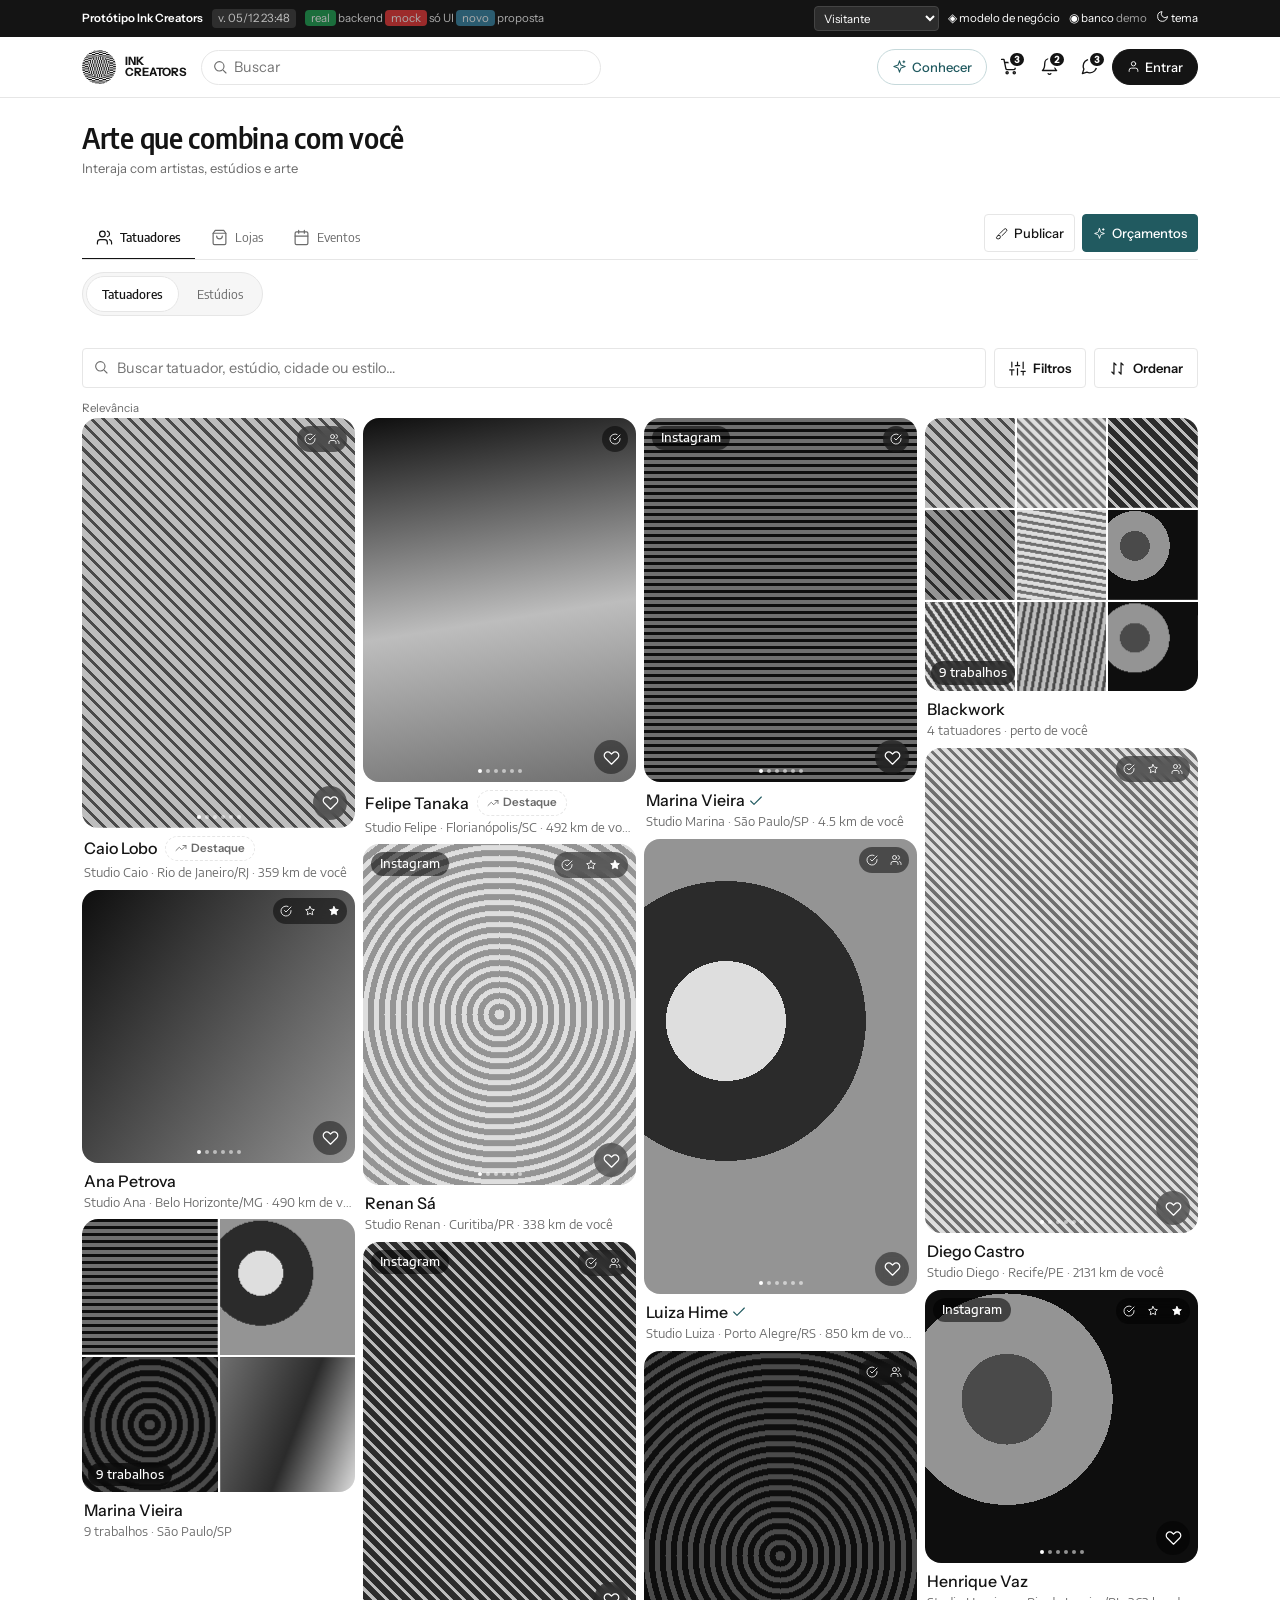
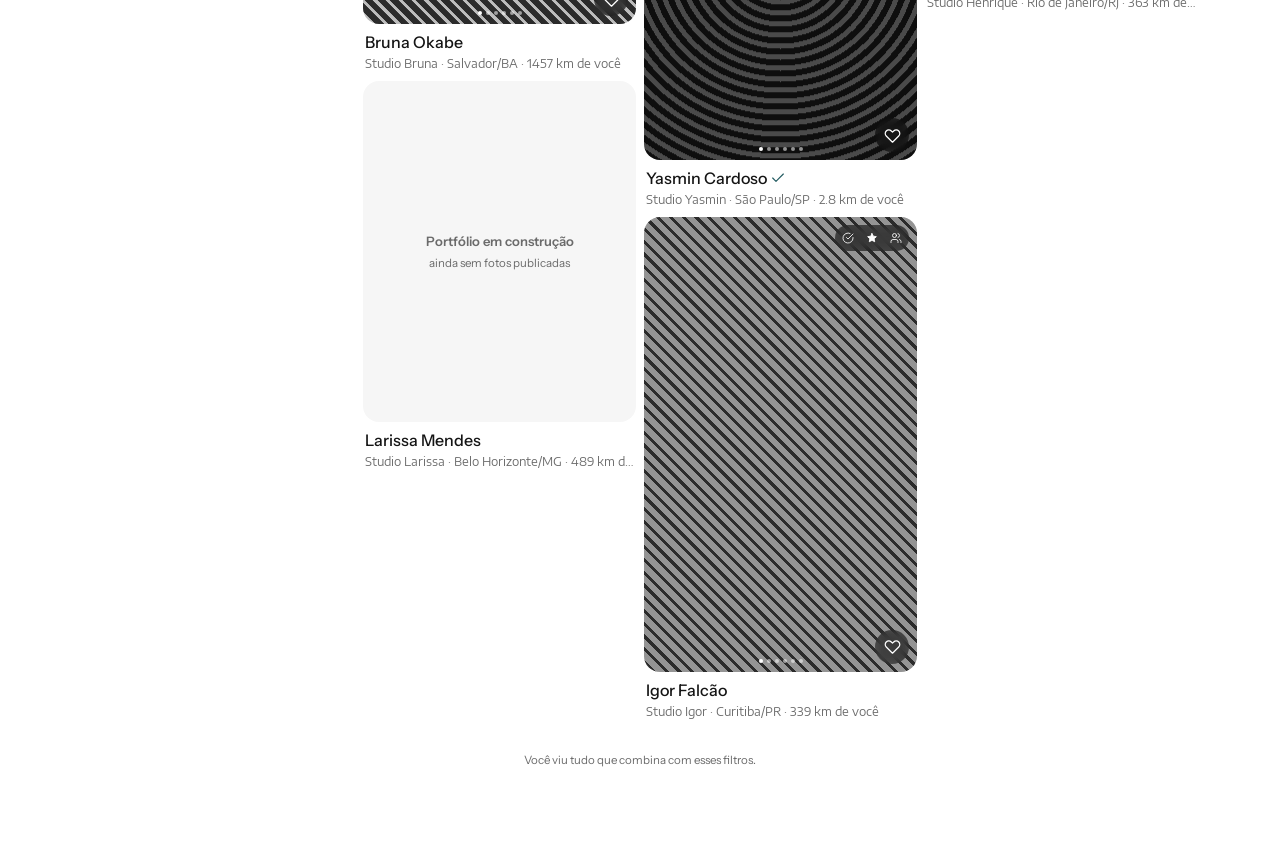
==== commit 98bbd405: "a origem sai da tela; os direitos dela entram no codigo O rodape que creditava a ferramenta de orige" ====
--- a/prototipo/index.html
+++ b/prototipo/index.html
@@ -1,7 +1,16 @@
 <!DOCTYPE html>
+<!-- ═══════════════════════════════════════════════════════════════
+     INK CREATORS
+     © 2026 Amanda Noronha. Todos os direitos reservados.
+     Os direitos autorais desta plataforma — conceito, produto,
+     interface e textos — são de Amanda Noronha.
+     https://www.linkedin.com/in/amanda-noronha/
+     ═══════════════════════════════════════════════════════════════ -->
 <html lang="pt-BR">
 <head>
 <meta charset="utf-8" />
+<meta name="author" content="Amanda Noronha">
+<meta name="copyright" content="© 2026 Amanda Noronha — https://www.linkedin.com/in/amanda-noronha/">
 <meta name="viewport" content="width=device-width, initial-scale=1, viewport-fit=cover" />
 <title>Ink Creators — protótipo</title>
 <link rel="icon" type="image/png" href="marca/favicon.png" />
@@ -1449,7 +1458,7 @@
  });
 })();
 </script>
-<footer class="note"><div class="wrap">Protótipo navegável recriado a partir do código exportado do Lovable. Dados fictícios.</div></footer>
+
 <div id="drawerHost"></div>
 
 <script>
@@ -1934,7 +1943,7 @@
  evT:"all",evP:"all",evD:"all",evSort:"distance",evSel:"e1",evLoc:"São Paulo, SP",
  coT:"all",coL:"all",coP:"all",coSort:"recent",
  qStatus:"todos",hub:"menu",aiStep:0,aiRefs:2,
- aiEstilos:[],aiFora:[],aiParte:"",aiCidade:"",aiFaixa:"",aiObs:"",aiTam:"",aiBusca:"",aiTipo:"",
+ aiEstilos:[],aiParte:"",aiCidade:"",aiObs:"",aiTam:"",aiBusca:"",aiEnviado:null,
  chatOpen:null,chatFilter:"all",chatQ:"",notifFilter:"all",notifs:NOTIFS.map(function(n){return{...n}}),
  sqSel:"s1",orcPasso:"lista",orcEnviado:null,estudioSel:"e1",administraEstudio:false,
  /* Check-in aberto agora. Um por vez, de propósito: o QR na tela é de
@@ -7011,8 +7020,16 @@
    não morreram: mudaram para "Meus orçamentos", onde são conteúdo de
    uma tela e não pedágio de um fluxo. */
 function novoPedido(){
- S.assistArtist=null;S.aiBusca="";S.aiFora=[];S.aiStep=0;
+ S.assistArtist=null;S.aiBusca="";S.aiEnviado=null;S.aiStep=0;
  openDrawer("assist");
+}
+function solicitarDe(id){
+ if(!isLog()){closeDrawer();irCadastro(null);return}
+ var x=ARTISTS.filter(function(a){return a.id===id})[0];
+ S.aiEnviado={nome:x?x.name:""};S.aiStep=2;renderDrawer();
+}
+function enviarGeral(){
+ S.aiEnviado=null;S.aiStep=2;renderDrawer();
 }
 function blocosDoPoolERecomendacoes(){
  var h='<div class="card pad" style="margin-top:var(--e4)"><div class="row"><span class="b">Pool aberto</span>'+tg("novo")+'</div>';
@@ -7041,16 +7058,20 @@
 function assistBody(){
  var a=S.assistArtist?ARTISTS.filter(function(x){return x.id===S.assistArtist})[0]:null;
 
- /* Passo 2: enviado. */
+ /* Conclusão: dois destinos possíveis. Solicitado a alguém, diz o
+    nome; enviado geral, explica o pool — os tatuadores prospectam
+    ativamente ali, e a plataforma cria vínculos automáticos de
+    recomendação entre o pedido e quem combina. */
  if(S.aiStep===2){
-  var idos=(function(){
-   var busca=(S.aiBusca||"").trim().toLowerCase();
-   var vis=busca?tatuadoresCompativeis().filter(function(x){return (x.name+" "+x.studio).toLowerCase().indexOf(busca)>=0}):tatuadoresCompativeis();
-   return vis.filter(function(x){return S.aiFora.indexOf(x.id)<0});
-  })();
-  var h='<div class="card pad" style="background:var(--x-success-bg);border-color:var(--x-success-bg)"><div class="b small" style="color:var(--x-success)">'+
-    (idos.length===1?"Pedido enviado para "+idos[0].name+".":"Pedido enviado para "+idos.length+" tatuadores.")+'</div>';
-  h+='<div class="tiny" style="color:var(--x-success);margin-top:var(--e1)">Cada um responde com o preço e o prazo dele. Você compara e escolhe.</div></div>';
+  var h='<div class="card pad" style="background:var(--x-success-bg);border-color:var(--x-success-bg)">';
+  if(S.aiEnviado&&S.aiEnviado.nome){
+   h+='<div class="b small" style="color:var(--x-success)">Pedido enviado para '+S.aiEnviado.nome+'.</div>';
+   h+='<div class="tiny" style="color:var(--x-success);margin-top:var(--e1)">Responde com o preço e o prazo dele. Peça a mais gente se quiser comparar.</div>';
+  }else{
+   h+='<div class="b small" style="color:var(--x-success)">Seu pedido está no pool aberto.</div>';
+   h+='<div class="tiny" style="color:var(--x-success);margin-top:var(--e1)">Tatuadores que trabalham com o seu estilo prospectam ativamente por aqui — e a plataforma cria vínculos automáticos entre o seu pedido e quem combina com ele. As propostas chegam em Meus orçamentos.</div>';
+  }
+  h+='</div>';
   h+='<button class="btn blk" style="margin-top:var(--e3)" onclick="closeDrawer();go(\'me-quotes\')">Ver meus orçamentos</button>';
   return h;
  }
@@ -7061,6 +7082,12 @@
     pré-preenchido, se veio do perfil) e a lista se filtra embaixo.
     Não é sugestão de máquina: é a lista de quem faz, que a pessoa
     pode filtrar e podar. */
+ /* Passo 2, refeito a pedido dela: SÓ a busca por usuário de tatuador
+    ou estúdio, refletindo na lista abaixo — cada card com o seu
+    "Solicitar orçamento". E o caminho geral: o botão "Enviar
+    orçamento" manda o pedido para o POOL, onde tatuadores prospectam
+    ativamente e a plataforma cria vínculos automáticos de
+    recomendação. Tirar/incluir morreu: escolher é clicar no card. */
  if(S.aiStep===1){
   var compat=tatuadoresCompativeis();
   var busca=(S.aiBusca||"").trim().toLowerCase();
@@ -7070,46 +7097,31 @@
   h+='<div class="row wrapf" style="gap:var(--e1);margin-top:var(--e2)">';
   (S.aiEstilos.length?S.aiEstilos:["—"]).forEach(function(x){h+='<span class="badge acc">'+(SL[x]||x)+'</span>'});
   h+='</div>';
-  h+='<div class="tiny muted" style="margin-top:var(--e2)">'+escapar(S.aiParte||"Local não informado")+' · '+rotuloTamanho(S.aiTam)+' · '+escapar(S.aiCidade||"—")+'</div>';
+  h+='<div class="tiny muted" style="margin-top:var(--e2)">'+escapar(S.aiParte||"Local não informado")+' · '+rotuloTamanho(S.aiTam)+'</div>';
   h+='<div class="tiny muted" style="margin-top:var(--e1)">'+S.aiRefs+' referência(s) anexada(s)</div>';
   if(S.arrependido)h+='<div class="tiny" style="margin-top:var(--e1);color:var(--accent)">Cobertura ou correção — vai só para quem faz.</div>';
   h+='</div>';
 
   h+='<div style="margin-top:var(--e4)"><label class="lb">Tem alguém em mente?</label>';
-  h+='<div class="campo"><span class="lupa">⌕</span><input class="fld" placeholder="Nome do tatuador ou estúdio…" value="'+escapar(S.aiBusca)+'" oninput="S.aiBusca=this.value;renderDrawer();var f=document.querySelectorAll(\'.drawer input\');if(f[0]){f[0].focus();f[0].setSelectionRange(f[0].value.length,f[0].value.length)}" /></div></div>';
-
-  h+='<div class="row" style="margin-top:var(--e3)"><span class="b small">Vai para</span><span class="sp tiny muted">'+vis.length+' tatuador(es)</span></div>';
-  h+='<div class="tiny muted" style="margin-top:var(--e1)">'+(busca?"Filtrado pela sua busca — apague para ver todas as recomendações.":"Quem trabalha com o que você escolheu, na sua cidade ou perto. Você pode tirar alguém da lista.")+'</div>';
+  h+='<div class="campo"><span class="lupa">⌕</span><input class="fld" placeholder="Usuário do tatuador ou estúdio…" value="'+escapar(S.aiBusca)+'" oninput="S.aiBusca=this.value;renderDrawer();var f=document.querySelectorAll(\'.drawer input\');if(f[0]){f[0].focus();f[0].setSelectionRange(f[0].value.length,f[0].value.length)}" /></div></div>';
+
+  h+='<div class="row" style="margin-top:var(--e3)"><span class="b small">'+(busca?"Resultados":"Recomendados para o seu pedido")+'</span><span class="sp tiny muted">'+vis.length+' tatuador(es)</span></div>';
   if(!vis.length)h+='<div class="card pad muted" style="margin-top:var(--e2)">Ninguém com esse nome faz o que você pediu. Apague a busca para ver as recomendações.</div>';
   h+='<div style="margin-top:var(--e2)">';
   vis.forEach(function(x){
-   var fora=S.aiFora.indexOf(x.id)>=0;
-   h+='<div class="lrow"'+(fora?' style="opacity:.45"':'')+'><div class="av">'+ini(x.name)+'</div>';
+   h+='<div class="lrow"><div class="av">'+ini(x.name)+'</div>';
    h+='<div style="min-width:0"><div class="b small">'+x.name+(x.verified?' <span style="color:var(--accent)">✔</span>':'')+'</div>';
    h+='<div class="tiny muted">'+x.styles.map(function(s2){return SL[s2]}).join(", ")+'</div>';
-   h+='<div class="tiny muted">'+x.city+(distanciaTexto(x)?' · '+distanciaTexto(x):'')+' · '+stars(x.rating)+' '+x.rating+' ('+x.reviews+')</div></div>';
-   h+='<div class="sp" style="text-align:right"><div>'+cifroes(x)+'</div>';
-   h+='<button class="btn sm" style="margin-top:var(--e1)" onclick="tog(S.aiFora,\''+x.id+'\')">'+(fora?"Incluir":"Tirar")+'</button></div></div>';
+   h+='<div class="tiny muted">'+x.city+(distanciaTexto(x)?' · '+distanciaTexto(x):'')+' · '+stars(x.rating)+' '+x.rating+' ('+x.reviews+') · '+cifroes(x)+'</div></div>';
+   h+='<div class="sp"><button class="btn sm" onclick="solicitarDe(\''+x.id+'\')">Solicitar orçamento</button></div></div>';
   });
   h+='</div>';
-
-  /* A decisão sobre o TIPO de orçamento, dela: valor fechado, por
-     hora, ou conversar antes. Vai junto do pedido para quem responde
-     saber o que a pessoa espera receber. */
-  h+='<div class="fgroup" style="margin-top:var(--e4)"><span class="gl">Como você prefere o orçamento?</span>';
-  [["fechado","Valor fechado"],["hora","Por hora"],["conversar","Conversar antes"]].forEach(function(t){
-   h+='<button class="chip '+(S.aiTipo===t[0]?"on":"")+'" onclick="S.aiTipo=S.aiTipo===\''+t[0]+'\'?\'\':\''+t[0]+'\';renderDrawer()">'+t[1]+'</button>'});
-  h+='</div>';
-  h+='<div class="fgroup" style="margin-top:var(--e3)"><span class="gl">Quanto você pretende gastar <span class="muted" style="font-weight:400;text-transform:none;letter-spacing:0">— opcional</span></span>';
-  [["ate500","até R$ 500"],["500a1500","R$ 500 a 1.500"],["1500a3000","R$ 1.500 a 3.000"],["acima3000","acima de R$ 3.000"]].forEach(function(f){
-   h+='<button class="chip '+(S.aiFaixa===f[0]?"on":"")+'" onclick="S.aiFaixa=S.aiFaixa===\''+f[0]+'\'?\'\':\''+f[0]+'\';renderDrawer()">'+f[1]+'</button>'});
-  h+='</div><div class="tiny muted" style="margin-top:var(--e1)">Ajuda quem responde a saber se cabe. Não aparece como oferta.</div>';
-  h+='<div style="margin-top:var(--e3)"><label class="lb">Observações</label><textarea class="fld" id="aiObs" style="height:62px;resize:vertical" oninput="S.aiObs=this.value" placeholder="Se tem prazo, se é a primeira, o que você não quer…">'+escapar(S.aiObs)+'</textarea></div>';
-
-  var vao=vis.filter(function(x){return S.aiFora.indexOf(x.id)<0}).length;
-  h+='<div class="tiny muted" style="margin-top:var(--e3)">Cada tatuador responde com o preço dele. Ninguém vê a proposta do outro.</div>';
-  h+='<button class="btn primary blk" style="margin-top:var(--e3)" '+(vao?"":"disabled")+' onclick="'+(isLog()?"S.aiStep=2;renderDrawer()":"closeDrawer();irCadastro(null)")+'">'+
-     (vao?"Enviar para "+vao+" tatuador(es)":"Escolha ao menos um")+'</button>';
+  h+='<div class="tiny muted" style="margin-top:var(--e2)">Cada tatuador responde com o preço dele. Ninguém vê a proposta do outro.</div>';
+
+  h+='<div class="sep"></div>';
+  h+='<div class="b small">Não quer escolher agora?</div>';
+  h+='<div class="tiny muted" style="margin-top:var(--e1)">Envie o pedido geral: ele entra no pool aberto, onde tatuadores do seu estilo prospectam ativamente — e a plataforma cria vínculos automáticos de recomendação entre o seu pedido e quem combina.</div>';
+  h+='<button class="btn primary blk" style="margin-top:var(--e3)" onclick="'+(isLog()?"enviarGeral()":"closeDrawer();irCadastro(null)")+'">Enviar orçamento</button>';
   if(!isLog())h+='<div class="tiny muted" style="margin-top:var(--e1);text-align:center">Precisa de conta</div>';
   h+='<button class="btn blk" style="margin-top:var(--e2)" onclick="S.aiStep=0;renderDrawer()">← Voltar ao pedido</button>';
   return h;
@@ -7160,7 +7172,7 @@
  h+='<div class="sep"></div>';
  h+='<div class="grid" style="gap:var(--e2)">';
  h+='<div><label class="lb">Parte do corpo <span class="req">obrigatório</span></label><input class="fld" id="aiParte" value="'+escapar(S.aiParte)+'" oninput="S.aiParte=this.value" placeholder="Antebraço interno" /></div>';
- h+='<div><label class="lb">Cidade <span class="muted" style="font-weight:400">— opcional</span></label><input class="fld" id="aiCidade" value="'+escapar(S.aiCidade)+'" oninput="S.aiCidade=this.value" placeholder="São Paulo" /></div>';
+ h+='<div><label class="lb">Observações <span class="muted" style="font-weight:400">— opcional</span></label><textarea class="fld" id="aiObs" style="height:62px;resize:vertical" oninput="S.aiObs=this.value" placeholder="Se tem prazo, se é a primeira, o que você não quer…">'+escapar(S.aiObs)+'</textarea></div>';
  h+='</div>';
  /* Faixa de gasto e observações saíram DAQUI: são detalhe de
     negociação, não descrição da tatuagem. Moram no passo 2, junto das
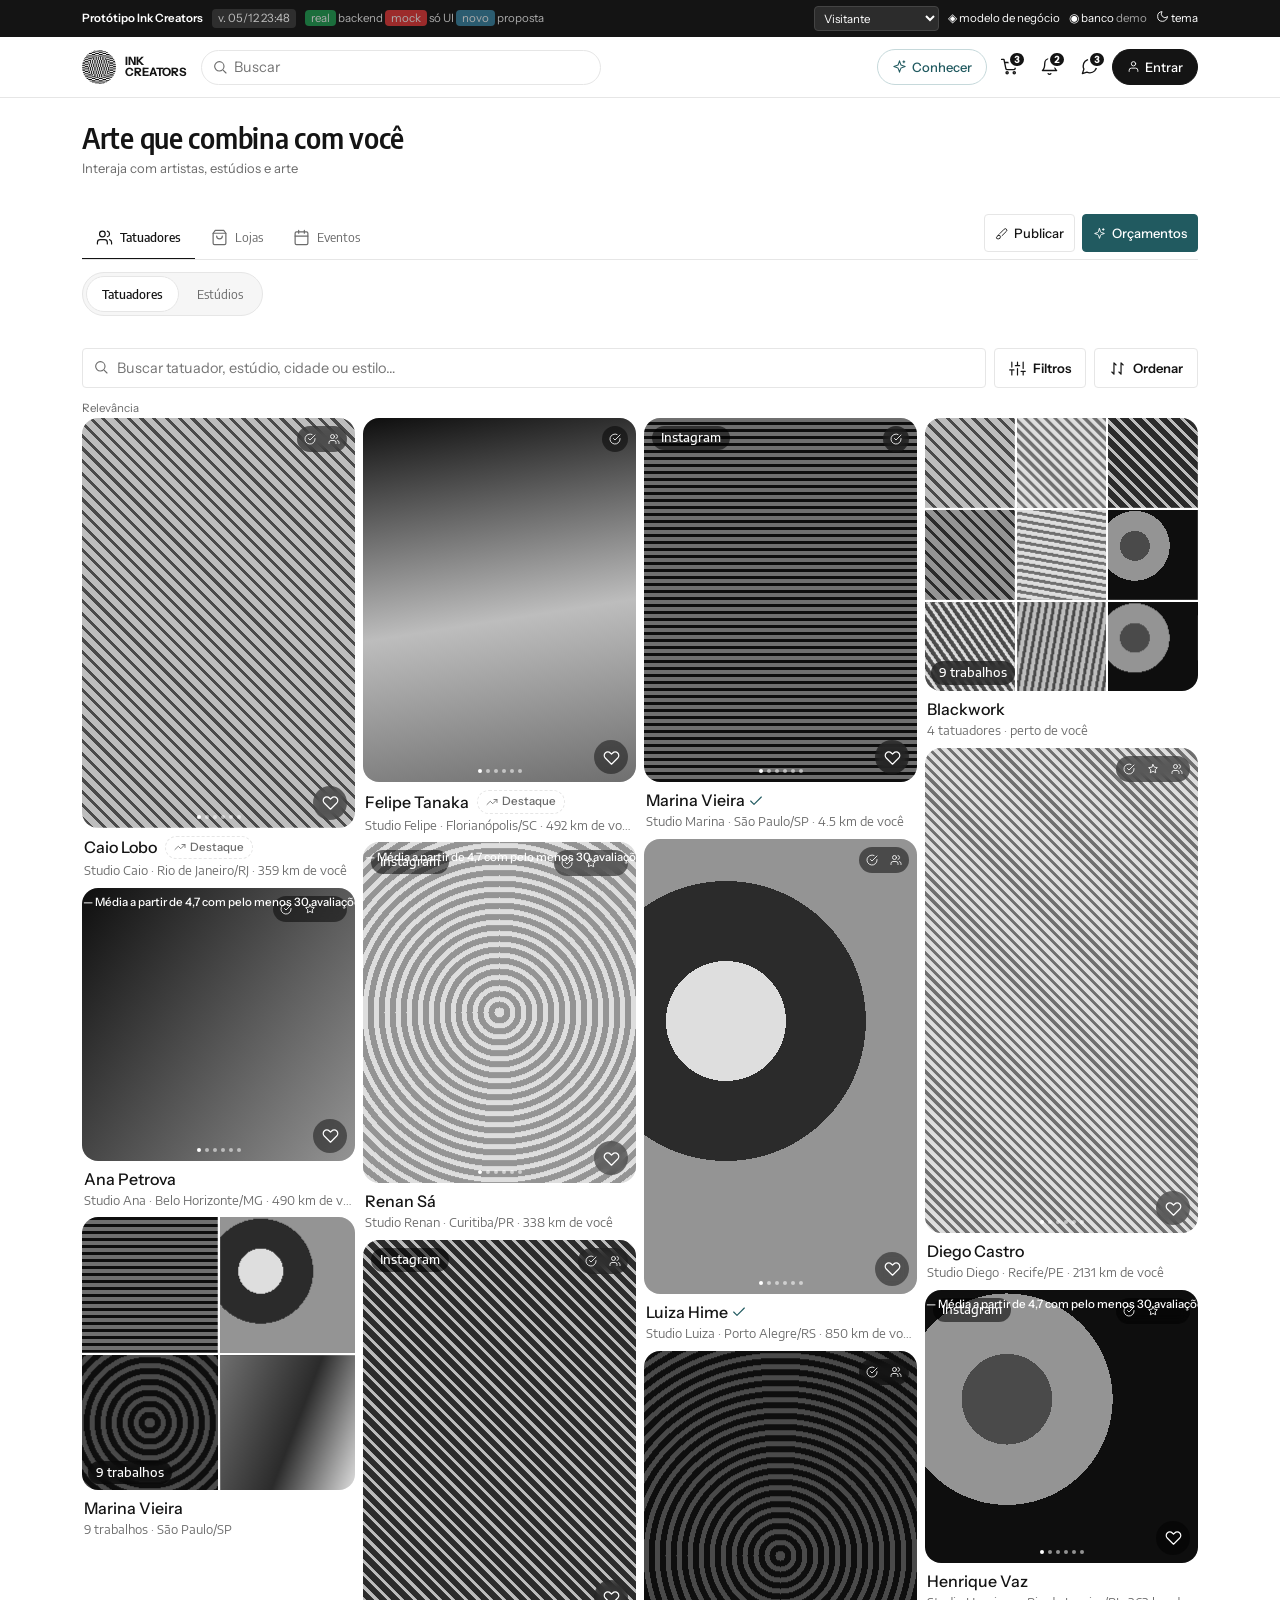
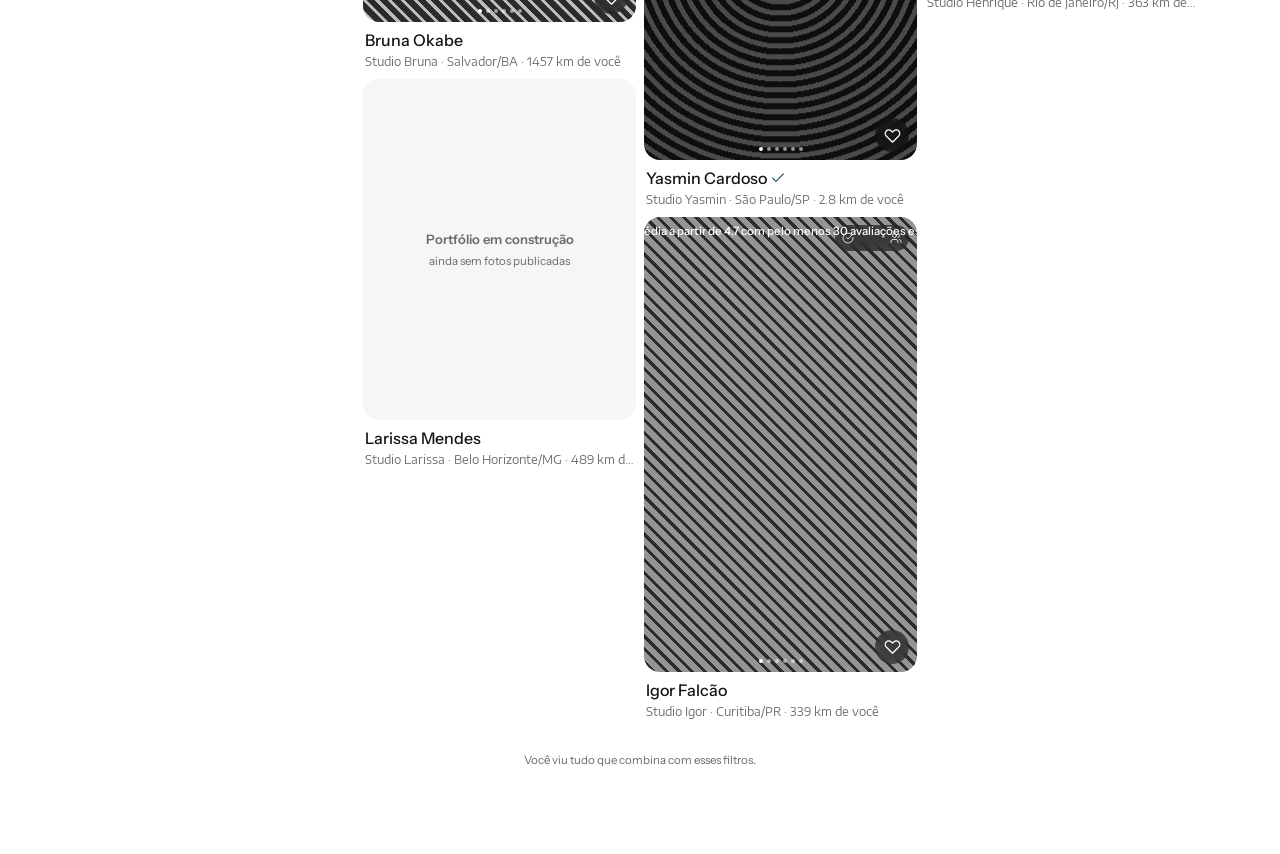
==== commit 7e064efd: "fluxos 8 e 9 evoluem: perfil enxuto e estudio com abas pares Sete pedidos dela numa rodada, sobre o " ====
--- a/prototipo/index.html
+++ b/prototipo/index.html
@@ -378,8 +378,10 @@
    sem ler a legenda. Contratado é o único com traço tracejado — a borda
    diz "isto é publicidade" antes da palavra dizer. */
 .selos{display:flex;flex-wrap:wrap;gap:5px}
+/* A mão do feed: etiqueta pequena, peso médio, sem gritar. O selo
+   informa de passagem — quem quer a regra tem o title. */
 .selinho{display:inline-flex;align-items:center;gap:4px;border-radius:var(--r-pill);
-  padding:3px 9px;font-size:var(--t-micro);font-weight:600;white-space:nowrap;line-height:1.5;
+  padding:2px 8px;font-size:var(--t-micro);font-weight:500;white-space:nowrap;line-height:1.5;
   border:1px solid transparent;cursor:default}
 .selinho .si{font-size:var(--t-micro);line-height:1}
 .selinho .si svg{width:12px;height:12px;display:block}
@@ -459,10 +461,27 @@
 .lrow.clicavel:hover{background:var(--muted)}
 .lrow.clicavel.on{background:var(--x-accent-bg)}
 .lrow.clicavel.compacto{padding:10px 13px}
-.itemtxt{min-width:0;flex:1}
-.itemfim{text-align:right;flex-shrink:0;display:flex;flex-direction:column;gap:2px}
-.itemfoto{width:46px;height:46px;border-radius:var(--r-sm);background:var(--muted);display:flex;align-items:center;justify-content:center;font-size:22px;flex-shrink:0}
-.itemfoto .ico{width:24px;height:24px;color:var(--muted-foreground)}
+/* ═══ A ANATOMIA DA LINHA — UM VOCABULÁRIO SÓ ═════════════════════
+   A mesma linha de lista era escrita de três jeitos: ltxt/lfim
+   nas clicáveis, style="min-width:0" à mão em dezenove lugares, e
+   class="sp" com text-align inline em outros seis. Três grafias para
+   as mesmas quatro partes — a variante da mesma coisa que ela mandou
+   caçar.
+
+   As quatro partes, e acabou:
+     .lmedia  o que identifica (foto, avatar, ícone)
+     .ltxt    título e metadados — cresce, corta, nunca empurra
+     .lfim    valor e estado — direita, nunca quebra
+     .lacoes  botões — fora do lfim, para o toque não disputar
+
+   Grade e lista continuam DUAS coisas quando são duas perguntas
+   (feed descobre, loja compara, painel lê número); a linha de lista
+   é UMA coisa em todo lugar. */
+.ltxt{min-width:0;flex:1}
+.lfim{margin-left:auto;text-align:right;flex-shrink:0;display:flex;flex-direction:column;gap:2px;align-items:flex-end}
+.lacoes{display:flex;gap:var(--e1);margin-left:10px;flex-shrink:0}
+.lmedia{width:46px;height:46px;border-radius:var(--r-sm);background:var(--muted);display:flex;align-items:center;justify-content:center;font-size:22px;flex-shrink:0}
+.lmedia .ico{width:24px;height:24px;color:var(--muted-foreground)}
 .chip{border:var(--hair) solid var(--border);background:var(--card);border-radius:var(--r-pill);
   padding:6px 12px;font-size:var(--t-meta);font-weight:400;white-space:nowrap;min-height:32px;
   transition:border-color var(--dur) var(--ease),background var(--dur) var(--ease)}
@@ -1159,6 +1178,8 @@
      26px  entre bloco e bloco
      40px  entre seções
    No celular cada degrau encolhe, senão a página vira rolagem vazia. */
+.barra-n2{flex:1;height:6px;background:var(--muted);border-radius:var(--r-pill);overflow:hidden}
+.barra-n2 i{display:block;height:100%;border-radius:var(--r-pill)}
 .resumobusca{margin-top:var(--e3);display:flex;align-items:center;gap:var(--e3)}
 .resumobusca .sp{margin-left:auto}
 
@@ -1945,7 +1966,7 @@
  qStatus:"todos",hub:"menu",aiStep:0,aiRefs:2,
  aiEstilos:[],aiParte:"",aiCidade:"",aiObs:"",aiTam:"",aiBusca:"",aiEnviado:null,
  chatOpen:null,chatFilter:"all",chatQ:"",notifFilter:"all",notifs:NOTIFS.map(function(n){return{...n}}),
- sqSel:"s1",orcPasso:"lista",orcEnviado:null,estudioSel:"e1",administraEstudio:false,
+ sqSel:"s1",orcPasso:"lista",orcEnviado:null,estudioSel:"e1",abaEstudio:"fotos",administraEstudio:false,
  /* Check-in aberto agora. Um por vez, de propósito: o QR na tela é de
     uma sessão específica, e duas sessões abertas ao mesmo tempo é a
     receita para o cliente errado carimbar o passaporte. */
@@ -2126,16 +2147,18 @@
 function selosDe(a){
  var r=[];
  var ver=sessoesVerificadas(a);
- if(ver>0)r.push({id:"verificadas",valor:ver,texto:ver+" sessões verificadas"});
+ /* Texto do selo é ETIQUETA, não frase — pedido dela. A regra inteira
+    continua no title, a um hover/toque-longo de distância. */
+ if(ver>0)r.push({id:"verificadas",valor:ver,texto:ver+" verificadas"});
  if(recomendado(a))r.push({id:"recomendado",valor:null,texto:"Recomendado"});
  if(a.orientaPos>=90)r.push({id:"orienta",valor:a.orientaPos,texto:"Orienta o pós"});
  if(a.calibrouDor>=85)r.push({id:"prepara",valor:a.calibrouDor,texto:"Prepara para a dor"});
- if(a.years>=3)r.push({id:"tempo",valor:a.years,texto:a.years+" anos de casa"});
- if(a.rating>=4.7&&a.reviews>=30)r.push({id:"avaliado",valor:a.rating,texto:a.rating+" em "+a.reviews+" avaliações"});
+ if(a.years>=3)r.push({id:"tempo",valor:a.years,texto:a.years+" anos"});
+ if(a.rating>=4.7&&a.reviews>=30)r.push({id:"avaliado",valor:a.rating,texto:a.rating+" ★ ("+a.reviews+")"});
  if(a.referendos>0)r.push({id:"referendado",valor:a.referendos,texto:"Referendado por "+a.referendos});
  if(a.embaixador)r.push({id:"embaixador",valor:a.embaixador,texto:"Embaixador "+a.embaixador});
  if(a.destaque)r.push({id:"destaque",valor:null,texto:"Destaque"});
- if(a.enterprise)r.push({id:"enterprise",valor:null,texto:"Estúdio Enterprise"});
+ if(a.enterprise)r.push({id:"enterprise",valor:null,texto:"Enterprise"});
  r.forEach(function(x){var d=SELO_POR_ID[x.id];x.cat=d.cat;x.ic=d.ic;x.nome=d.nome;x.feed=d.feed});
  return r.sort(function(x,y){return ORDEM_CAT[x.cat]-ORDEM_CAT[y.cat]});
 }
@@ -2193,8 +2216,8 @@
 function selosDoEstudio(e){
  var r=[];
  if(estudioTemNota(e)&&e.higiene>=90)r.push({id:"higiene",texto:"Higiene "+e.higiene+"%"});
- if(e.verificado)r.push({id:"estverificado",texto:"Estúdio verificado"});
- if(e.guests>=10)r.push({id:"casadeguest",texto:e.guests+" guests recebidos"});
+ if(e.verificado)r.push({id:"estverificado",texto:"Verificado"});
+ if(e.guests>=10)r.push({id:"casadeguest",texto:e.guests+" guests"});
  if(e.enterprise)r.push({id:"enterprise",texto:"Enterprise"});
  r.forEach(function(x){var d=SELO_POR_ID[x.id];x.cat=d.cat;x.ic=d.ic;x.nome=d.nome;x.feed=d.feed});
  return r.sort(function(x,y){return ORDEM_CAT[x.cat]-ORDEM_CAT[y.cat]});
@@ -2550,7 +2573,7 @@
    passo que não existe mais. */
 var CHAVE_ESTADO="ink.estado.v2";
 var GUARDA=["session","route","artist","tab","modo","seguindo","curtidas","cart",
- "cad","perfilLanding","abaPerfil","shopAud","shopCat","shopQ","shopVista","feedQuem","evAba","q",
+ "cad","perfilLanding","abaPerfil","abaEstudio","shopAud","shopCat","shopQ","shopVista","feedQuem","evAba","q",
  "destaqueAtivo","roleSource","voltarPara","voltarArtista","abaModelo","histAba","sub","agendaGoogle","googleCalendario","emailConfirmado","emailPendente","onbStep","onbName","onbStyles","onbEstudio","onbCidade","onbUf","onbInsta","usuario","fazCobertura","ehFornecedor",
  "notifFilter","pfTab","ue","f","feedLote","caro","cep","sqSel","orcPasso","passPub","checkin","aval","estudioSel","administraEstudio"];
 // orcEnviado fica de fora de propósito: é a confirmação de uma ação que
@@ -3210,7 +3233,7 @@
   h+='<div class="pips">';for(var k=0;k<5;k++)h+='<i class="'+(k===i?"on":"")+'"></i>';h+='</div>';
  }
  h+='</div><div class="pad">';
- h+='<div class="row" style="align-items:flex-start"><div class="av">'+ini(a.name)+'</div><div style="min-width:0;flex:1">';
+ h+='<div class="row" style="align-items:flex-start"><div class="av">'+ini(a.name)+'</div><div class="ltxt">';
  h+='<div class="b small">'+a.name+(a.verified?' <span style="color:var(--accent)">✔</span>':'')+'</div>';
  h+='<div class="tiny muted">'+a.studio+'</div>';
  h+='<div class="tiny muted">📍 '+a.city+'/'+a.state+'</div></div>';
@@ -3561,10 +3584,10 @@
  l.slice(0,ate).forEach(function(e,k){
   h+='<button class="lrow clicavel '+(S.evSel===e.id?"on":"")+'" onclick="S.evSel=\''+e.id+'\';render()">';
   h+='<div class="datebox"><span class="m">'+e.d.split(" ").pop()+'</span><span class="d">'+e.d.split(/[–\s]/)[0]+'</span></div>';
-  h+='<div class="itemtxt"><div class="b small">'+e.n+'</div>';
+  h+='<div class="ltxt"><div class="b small">'+e.n+'</div>';
   h+='<div class="tiny muted">'+e.t+' · '+e.city+'</div>';
   h+='<div class="tiny muted">a '+e.km+' km de você</div></div>';
-  h+='<div class="itemfim"><div class="b small">'+(e.cost?money(e.cost):"Grátis")+'</div>';
+  h+='<div class="lfim"><div class="b small">'+(e.cost?money(e.cost):"Grátis")+'</div>';
   h+='<span class="tiny muted">participar ›</span></div>';
   h+='</button>';
  });
@@ -3603,11 +3626,11 @@
  h+='<div class="lista">';
  c.slice(0,ate).forEach(function(x){
   h+='<button class="lrow clicavel compacto">';
-  h+='<div class="itemfoto">'+x.e+'</div>';
-  h+='<div class="itemtxt"><div class="b small">'+x.n+'</div>';
+  h+='<div class="lmedia">'+x.e+'</div>';
+  h+='<div class="ltxt"><div class="b small">'+x.n+'</div>';
   h+='<div class="tiny muted">'+x.who+' · '+x.dur+'</div>';
   h+='<div class="row wrapf" style="gap:var(--e1);margin-top:var(--e1)"><span class="badge">'+x.t+'</span><span class="badge">'+x.lv+'</span></div></div>';
-  h+='<div class="itemfim"><div class="b small">'+(x.cost?money(x.cost):"Grátis")+'</div>';
+  h+='<div class="lfim"><div class="b small">'+(x.cost?money(x.cost):"Grátis")+'</div>';
   h+='<span class="tiny '+(x.spots<6?"":"muted")+'" style="'+(x.spots<6?"color:var(--x-warning)":"")+'">'+x.spots+' vagas</span></div>';
   h+='</button>';
  });
@@ -3664,7 +3687,7 @@
  /* 1. QUEM É */
  h+='<div class="row" style="gap:var(--e3);align-items:flex-start">';
  h+='<div class="av" style="width:56px;height:56px;font-size:17px;flex-shrink:0">'+ini(a.name)+'</div>';
- h+='<div style="min-width:0;flex:1">';
+ h+='<div class="ltxt">';
  h+='<h1 class="perfilnome">'+a.name+(a.verified?' <span class="vfd" title="identidade verificada">✔</span>':'')+'</h1>';
  h+='<div class="perfilloc">'+a.studio+' · '+a.city+'/'+a.state+'</div>';
  /* Estilos junto do nome: é o que a pessoa procura, e antes ficavam
@@ -3679,7 +3702,6 @@
     cabeçalho: é a segunda coisa que a pessoa procura, depois de
     "esta mão me serve?". */
  h+='<div class="perfilnum">'+stars(a.rating)+' '+a.rating+' <span class="muted">('+a.reviews+' avaliações)</span> · '+a.years+' anos de ofício · '+cifroes(a)+' por hora</div>';
- h+='<div class="tiny muted" style="margin-top:var(--e1)">O valor final sai do orçamento — os cifrões são a faixa que ele costuma praticar.</div>';
 
  /* 3. OS SELOS, contidos.
     Eram seis pastilhas em duas linhas, com mais peso visual que o
@@ -3704,7 +3726,7 @@
  var seg=S.seguindo.indexOf(a.id)>=0;
  h+='<div class="perfilacoes"><div class="acoessec">';
  h+='<button class="btn'+(contaPendente()?" pendente":"")+'" onclick="'+
-    (contaPendente()?"explicarTrava(\'pedir orçamento\')":"quoteFor(\'"+a.id+"\')")+'">✨ Pedir orçamento</button>';
+    (contaPendente()?"explicarTrava(\'pedir orçamento\')":"quoteFor(\'"+a.id+"\')")+'">✨ Orçamento</button>';
  h+='<button class="btn" onclick="'+(contaPendente()?"explicarTrava(\'conversar\')":(isLog()?"openDrawer(\'chat\')":"irCadastro(null)"))+'">💬 Conversar</button>';
  h+='<button class="btn'+(seg?" primary":"")+'" onclick="alternarSeguir(\''+a.id+'\')">'+(seg?"✓ Seguindo":"👤 Seguir")+'</button>';
  h+='</div></div>';
@@ -3777,11 +3799,11 @@
  if(aba==="cursos"){
   h+='<div class="lista" style="margin-top:var(--e4)">';
   cursosDele.forEach(function(x){
-   h+='<button class="lrow clicavel compacto"><div class="itemfoto">'+x.e+'</div>';
-   h+='<div class="itemtxt"><div class="b small">'+x.n+'</div>';
+   h+='<button class="lrow clicavel compacto"><div class="lmedia">'+x.e+'</div>';
+   h+='<div class="ltxt"><div class="b small">'+x.n+'</div>';
    h+='<div class="tiny muted">'+x.dur+' · início '+x.st+'</div>';
    h+='<div class="row wrapf" style="gap:var(--e1);margin-top:var(--e1)"><span class="badge">'+x.t+'</span><span class="badge">'+x.lv+'</span></div></div>';
-   h+='<div class="itemfim"><div class="b small">'+(x.cost?money(x.cost):"Grátis")+'</div>';
+   h+='<div class="lfim"><div class="b small">'+(x.cost?money(x.cost):"Grátis")+'</div>';
    h+='<span class="tiny '+(x.spots<6?"":"muted")+'" style="'+(x.spots<6?"color:var(--x-warning)":"")+'">'+x.spots+' vagas</span></div></button>'});
   h+='</div>';
   h+='<div class="tiny muted" style="margin-top:var(--e2)">Cursos ministrados por este artista'+tg("mock")+'</div>';
@@ -3790,8 +3812,8 @@
   h+='<div class="lista" style="margin-top:var(--e4)">';
   eventosDele.forEach(function(e){
    h+='<button class="lrow clicavel"><div class="datebox"><span class="m">'+e.d.split(" ").pop()+'</span><span class="d">'+e.d.split(/[–\s]/)[0]+'</span></div>';
-   h+='<div class="itemtxt"><div class="b small">'+e.n+'</div><div class="tiny muted">'+e.t+' · '+e.city+'</div></div>';
-   h+='<div class="itemfim"><div class="b small">'+(e.cost?money(e.cost):"Grátis")+'</div><span class="tiny muted">participar ›</span></div></button>'});
+   h+='<div class="ltxt"><div class="b small">'+e.n+'</div><div class="tiny muted">'+e.t+' · '+e.city+'</div></div>';
+   h+='<div class="lfim"><div class="b small">'+(e.cost?money(e.cost):"Grátis")+'</div><span class="tiny muted">participar ›</span></div></button>'});
   h+='</div>';
   h+='<div class="tiny muted" style="margin-top:var(--e2)">Onde encontrar este artista'+tg("mock")+'</div>';
  }
@@ -3836,7 +3858,7 @@
    h+='<div class="regras">';
    porCat[c].forEach(function(x){
     var d=SELO_POR_ID[x.id];
-    h+='<div class="regra"><span class="ri">'+x.ic+'</span><div style="min-width:0">';
+    h+='<div class="regra"><span class="ri">'+x.ic+'</span><div class="ltxt">';
     h+='<div class="row" style="gap:var(--e2)"><span class="b small">'+x.texto+'</span>'+
        (d.compravel?'<span class="badge">pago</span>':'')+'</div>';
     h+='<div class="tiny muted" style="margin-top:var(--e1)">'+d.regra+'</div>';
@@ -3855,7 +3877,7 @@
    h+='<div class="tiny muted" style="margin-top:var(--e1)">Aparece aqui para você saber o que o selo exige — não para o cliente contar o que falta.</div>';
    h+='<div class="regras">';
    faltando.forEach(function(d){
-    h+='<div class="regra" style="opacity:.62"><span class="ri">'+d.ic+'</span><div style="min-width:0">';
+    h+='<div class="regra" style="opacity:.62"><span class="ri">'+d.ic+'</span><div class="ltxt">';
     h+='<div class="b small">'+d.nome+'</div>';
     h+='<div class="tiny muted" style="margin-top:var(--e1)">'+d.regra+'</div>';
     if(d.id==="recomendado")h+='<div class="tiny" style="margin-top:var(--e1);color:var(--x-warning)">'+porqueNaoRecomendado(a)+'</div>';
@@ -4135,7 +4157,7 @@
    home — perder o contexto no meio do caminho é o que faz gente
    desistir. */
 function irCadastro(perfil,voltar){
- S.cad={passo:0,perfil:perfil||null,nome:"",email:"",senha:"",usuario:"",msg:"",erro:false,viaGoogle:false};
+ S.cad={passo:0,modo:"criar",perfil:perfil||null,nome:"",email:"",senha:"",usuario:"",msg:"",erro:false,viaGoogle:false};
  S.onbStep=1;
 
  /* Começar de novo começa limpo. Sem isto, quem desiste no passo 3 e
@@ -4289,11 +4311,65 @@
  }
 }
 
+/* ── ENTRAR, DE VERDADE ────────────────────────────────────────────
+   O link "Entrar" chamava irCadastro(null): recomeçava o cadastro.
+   Parecia não funcionar porque era exatamente o que fazia — recarregar
+   a mesma tela. Não existia login no fluxo principal; o real morava
+   só na tela técnica de conexão. Agora a porta é o toggle padrão —
+   criar e entrar são duas fatias do mesmo lugar — e o entrar fala com
+   o Supabase de verdade quando há rede. */
+async function entrarNoFluxo(){
+ S.cad.msg="Entrando…";S.cad.erro=false;render();
+ try{
+  if(location.protocol==="file:")throw new Error("Conta de verdade precisa de rede, e o navegador bloqueia rede em arquivo local. Use o endereço publicado.");
+  await window.Dados.entrar(S.cad.email,S.cad.senha);
+  var papeis=await window.Dados.meusPapeis();
+  var tem=papeis.map(function(p){return p.role});
+  S.session=tem.indexOf("artist")>=0?"artist":"client";
+  S.usuario={nome:S.cad.email.split("@")[0],email:S.cad.email};
+  S.cad.msg="";salvarEstado();
+  go(S.voltarPara||"home");
+  return;
+ }catch(e){S.cad.erro=true;S.cad.msg=e&&e.message?e.message:String(e)}
+ render();
+}
+function entrarGoogleFluxo(){
+ if(location.protocol==="file:"){S.cad.erro=true;S.cad.msg="Entrar com o Google precisa de rede — use o endereço publicado.";render();return}
+ window.Dados.entrarComGoogle().catch(function(e){
+  S.cad.erro=true;
+  S.cad.msg=(e&&e.message?e.message:String(e))+" — se o provedor Google ainda não foi ligado no Supabase, este é o motivo (decisão 041).";
+  render();
+ });
+}
+
 function vCadastro(){
  var r=roteiroCadastro(), passo=passoCad(), i=S.cad.passo, c=S.cad;
+ var entrar=c.modo==="entrar";
  var h='<main><div class="wrap" style="max-width:620px">';
- h+='<div class="kicker">Criar conta</div>';
- h+='<h1 class="page" style="margin-top:var(--e1)">'+(c.perfil?PERFIS_CADASTRO.filter(function(x){return x.id===c.perfil})[0].nome:"Vamos começar")+'</h1>';
+ h+='<div class="kicker">Sua conta</div>';
+ h+='<h1 class="page" style="margin-top:var(--e1)">'+(entrar?"Bem-vinda de volta":(c.perfil?PERFIS_CADASTRO.filter(function(x){return x.id===c.perfil})[0].nome:"Vamos começar"))+'</h1>';
+ h+='<div class="segmento" style="margin-top:var(--e3)">';
+ [["criar","Criar conta"],["entrar","Entrar"]].forEach(function(m){
+  h+='<button class="seg '+((c.modo||"criar")===m[0]?"on":"")+'" onclick="S.cad.modo=\''+m[0]+'\';S.cad.msg=\'\';render()">'+m[1]+'</button>'});
+ h+='</div>';
+
+ if(entrar){
+  h+='<div class="card pad" style="margin-top:var(--e4)">';
+  h+='<div class="grid" style="gap:var(--e3)">';
+  h+='<div><label class="lb">E-mail</label><input class="fld" id="entEmail" type="email" value="'+escapar(c.email)+'" oninput="S.cad.email=this.value" placeholder="nome@email.com" /></div>';
+  h+='<div><label class="lb">Senha</label><input class="fld" id="entSenha" type="password" value="'+escapar(c.senha)+'" oninput="S.cad.senha=this.value" /></div>';
+  h+='</div>';
+  h+='<label class="marcador'+(window.Dados&&window.Dados.querPermanecerConectado&&window.Dados.querPermanecerConectado()?" on":"")+'" style="margin-top:var(--e3)">';
+  h+='<input type="checkbox" '+(window.Dados&&window.Dados.querPermanecerConectado&&window.Dados.querPermanecerConectado()?"checked":"")+' onchange="window.Dados.definirPermanecerConectado(this.checked)" />';
+  h+='<span><span class="b small">Permanecer conectado</span>';
+  h+='<span class="tiny muted" style="display:block;margin-top:var(--e1)">Desmarque em computador emprestado.</span></span></label>';
+  if(c.msg)h+='<div class="banner" style="margin-top:var(--e3);'+(c.erro?'background:var(--x-danger-bg);border-color:var(--x-danger)':'')+'"><div class="small"'+(c.erro?' style="color:var(--x-danger)"':'')+'>'+escapar(c.msg)+'</div></div>';
+  h+='<button class="btn primary blk" style="margin-top:var(--e4)" '+(c.email&&c.senha?"":"disabled")+' onclick="entrarNoFluxo()">Entrar</button>';
+  h+='<div class="ou"><span>ou</span></div>';
+  h+='<button class="btn blk" onclick="entrarGoogleFluxo()">Entrar com o Google</button>';
+  h+='<div class="tiny muted" style="margin-top:var(--e3);text-align:center">Esqueceu a senha? Por enquanto, fale com a gente — a recuperação chega com o SMTP.</div>';
+  return h+'</div></div></main>';
+ }
  h+='<div class="steps">';r.forEach(function(x,k){h+='<i class="'+(k<=i?"on":"")+'"></i>'});h+='</div>';
  h+='<div class="tiny muted" style="margin-top:var(--e2)">Passo '+(i+1)+' de 3 · '+passo.t+'</div>';
  h+='<div class="card pad" style="margin-top:var(--e4)">';
@@ -4320,7 +4396,7 @@
   // entrou é o que falta para o passo 2 ficar igual ao do outro
   // caminho, onde a pessoa acabou de digitar e ainda lembra.
   if(c.viaGoogle){
-   h+='<div class="banner" style="margin-bottom:var(--e4)"><div style="min-width:0">';
+   h+='<div class="banner" style="margin-bottom:var(--e4)"><div class="ltxt">';
    h+='<div class="b small">Conectado com o Google</div>';
    h+='<div class="tiny muted" style="overflow:hidden;text-overflow:ellipsis">'+escapar(c.nome)+' · '+escapar(c.email)+'</div>';
    h+='</div><button class="btn sm sp" onclick="trocarContaGoogle()">Trocar</button></div>';
@@ -4469,7 +4545,7 @@
  h+='<div class="lado"><button class="btn" '+(i===0?"disabled":"")+' onclick="voltarCad()">← Voltar</button>';
  if(podePular)h+='<button class="btn" onclick="avancarCad()">Pular</button>';
  h+='</div>';
- h+='<span class="meio">'+(i===0?'Já tem conta? <a onclick="irCadastro(null)">Entrar</a>':'')+'</span>';
+ h+='<span class="meio">'+(i===0?'Já tem conta? <a onclick="S.cad.modo=\'entrar\';S.cad.msg=\'\';render()">Entrar</a>':'')+'</span>';
  h+='<div class="lado" style="justify-content:flex-end"><button class="btn primary" id="btnAvancarCad" '+(podeAvancar()?"":"disabled")+' onclick="avancarCad()">'+
     (ultimo?"Criar conta":"Continuar →")+'</button></div>';
  h+='</div>';
@@ -4576,7 +4652,7 @@
  var h='<div class="card pad avisopendente" style="margin-top:var(--e3)">';
  h+='<div class="row" style="gap:var(--e2);align-items:flex-start">';
  h+='<span class="pendicone">⚠</span>';
- h+='<div style="min-width:0;flex:1">';
+ h+='<div class="ltxt">';
  h+='<div class="b small">Confirme seu e-mail</div>';
  h+='<div class="small" style="margin-top:var(--e1)">Mandamos um link para <b>'+escapar(email)+'</b>. Até você clicar nele, sua conta funciona como visita.</div>';
  h+='<div class="small" style="margin-top:var(--e2)"><b>Você pode</b> navegar pelo catálogo, abrir perfis e ver portfólios.</div>';
@@ -5122,13 +5198,13 @@
    var pub=passPublico(t);
    h+='<div class="lrow clicavel" style="cursor:default">';
    h+='<div class="thumbsq" style="background-image:'+tex(t.seed)+'"></div>';
-   h+='<div class="itemtxt"><div class="row" style="gap:var(--e2)"><span class="b small">'+t.parte+'</span>';
+   h+='<div class="ltxt"><div class="row" style="gap:var(--e2)"><span class="b small">'+t.parte+'</span>';
    h+=t.verificado?'<span class="badge ok" title="Confirmado por check-in na hora da sessão">✓ verificado</span>'
                   :'<span class="badge" title="Você registrou depois; ninguém confirmou">declarado</span>';
    h+='</div>';
    h+='<div class="tiny muted">'+(SL[t.estilo]||t.estilo)+' · '+t.artista+' · '+t.estudio+'</div>';
    h+='<div class="tiny muted">'+t.cidade+(t.uf?"/"+t.uf:"")+' · '+t.pais+' · '+t.quando+' · '+horasBonitas(t.horas)+'</div></div>';
-   h+='<div class="itemfim"><button class="btn sm '+(pub?"primary":"")+'" onclick="alternarPassPublico(\''+t.id+'\')">'+(pub?"Visível":"🔒 Só eu")+'</button></div>';
+   h+='<div class="lfim"><button class="btn sm '+(pub?"primary":"")+'" onclick="alternarPassPublico(\''+t.id+'\')">'+(pub?"Visível":"🔒 Só eu")+'</button></div>';
    h+='</div>';
   });
   h+='</div>';
@@ -5144,7 +5220,7 @@
   h+='<div class="tiny muted" style="margin-top:var(--e1)">Nenhuma conquista cobra a próxima. Elas aparecem depois do que você viveu, nunca antes.</div>';
   h+='<div class="marcos" style="margin-top:var(--e2)">';
   mk.forEach(function(x){
-   h+='<div class="marco"><span class="mic">'+x.ic+'</span><div style="min-width:0">';
+   h+='<div class="marco"><span class="mic">'+x.ic+'</span><div class="ltxt">';
    h+='<div class="b small">'+x.t+'</div><div class="tiny muted">'+x.p+(x.d?' · '+x.d:'')+'</div></div></div>';
   });
   h+='</div>';
@@ -5168,10 +5244,10 @@
   h+='<div class="card pad" style="margin-top:var(--e4)"><div class="row"><span class="b">Sua trilha</span>'+tg("novo")+'</div>';
   h+='<div class="lista" style="margin-top:var(--e2)">';
   FORMACAO.forEach(function(f){
-   h+='<div class="lrow clicavel" style="cursor:default"><div class="itemfoto">'+(f.estado==="concluido"?"✅":"🕘")+'</div>';
-   h+='<div class="itemtxt"><div class="b small">'+f.curso+'</div>';
+   h+='<div class="lrow clicavel" style="cursor:default"><div class="lmedia">'+(f.estado==="concluido"?"✅":"🕘")+'</div>';
+   h+='<div class="ltxt"><div class="b small">'+f.curso+'</div>';
    h+='<div class="tiny muted">'+f.quem+' · '+f.horas+'h · '+f.nivel+'</div></div>';
-   h+='<div class="itemfim"><span class="badge '+(f.estado==="concluido"?"ok":"warn")+'">'+(f.estado==="concluido"?"concluído":"em curso")+'</span>';
+   h+='<div class="lfim"><span class="badge '+(f.estado==="concluido"?"ok":"warn")+'">'+(f.estado==="concluido"?"concluído":"em curso")+'</span>';
    h+='<span class="tiny muted">'+f.quando+'</span></div></div>';
   });
   h+='</div>';
@@ -5202,7 +5278,7 @@
   h+='<div style="margin-top:var(--e3)">';
   ss.forEach(function(x){
    h+='<div class="lrow"><div class="av">'+ini(x.artista)+'</div>';
-   h+='<div style="min-width:0;flex:1"><div class="row" style="gap:var(--e2)"><span class="b small">'+x.quando+'</span>';
+   h+='<div class="ltxt"><div class="row" style="gap:var(--e2)"><span class="b small">'+x.quando+'</span>';
    h+=x.estado==="confirmada"?'<span class="badge ok">confirmada</span>':'<span class="badge warn">'+x.estado+'</span>';
    h+='</div>';
    h+='<div class="tiny muted">'+x.area+' · '+(SL[x.estilo]||x.estilo)+' · '+horasBonitas(x.horas)+' previstas</div>';
@@ -5333,9 +5409,9 @@
    ["📋","Cursos, se você quiser aprender","de quem tatua de verdade","go('plataforma');S.tab='events';S.evAba='cursos'"],
    ["🌐","Seu passaporte","o que você já fez, e onde","go('me-passaporte')"]
   ].forEach(function(x){
-   h+='<button class="lrow clicavel" onclick="'+x[3]+'"><div class="itemfoto">'+x[0]+'</div>';
-   h+='<div class="itemtxt"><div class="b small">'+x[1]+'</div><div class="tiny muted">'+x[2]+'</div></div>';
-   h+='<div class="itemfim"><span class="tiny muted">›</span></div></button>';
+   h+='<button class="lrow clicavel" onclick="'+x[3]+'"><div class="lmedia">'+x[0]+'</div>';
+   h+='<div class="ltxt"><div class="b small">'+x[1]+'</div><div class="tiny muted">'+x[2]+'</div></div>';
+   h+='<div class="lfim"><span class="tiny muted">›</span></div></button>';
   });
   h+='</div>';
   h+='<div class="tiny muted" style="margin-top:var(--e2)">Quando a sessão terminar, peço a sua avaliação — com tudo ainda fresco.</div>';
@@ -5399,11 +5475,11 @@
 function cqRow(q,full){
  var t=q.status==="respondido"?"ok":q.status==="agendado"?"acc":q.status==="recusado"?"bad":q.status==="expirado"?"":"warn";
  var h='<div class="lrow"><div class="thumb" style="background-image:'+tex(q.seed)+'"></div>';
- h+='<div style="min-width:0"><div class="b small">'+q.area+' · '+q.st.map(function(s){return SL[s]}).join(", ")+'</div>';
+ h+='<div class="ltxt"><div class="b small">'+q.area+' · '+q.st.map(function(s){return SL[s]}).join(", ")+'</div>';
  h+='<div class="small muted">'+q.studio+' · '+q.resp+(q.resp===1?" resposta":" respostas")+' · '+q.when+'</div></div>';
- h+='<div class="sp" style="text-align:right"><div class="b small">'+(q.offer?brl(q.offer):brl(q.min)+"–"+brl(q.max))+'</div><span class="badge '+t+'">'+q.status+'</span></div>';
+ h+='<div class="lfim"><div class="b small">'+(q.offer?brl(q.offer):brl(q.min)+"–"+brl(q.max))+'</div><span class="badge '+t+'">'+q.status+'</span></div>';
  if(full){
-  h+='<div class="row" style="margin-left:10px;gap:var(--e1)">';
+  h+='<div class="lacoes">';
   if(q.status==="respondido")h+='<button class="btn sm" onclick="alert(\'acceptMatch(quote_id, artist_id)\')">Aceitar</button><button class="btn sm" onclick="alert(\'declineMatch(quote_id, artist_id)\')">Recusar</button>';
   else if(q.status==="aguardando")h+='<button class="btn sm" onclick="alert(\'cancelQuote(id)\')">Cancelar</button>';
   else h+='<button class="btn sm">Ver</button>';
@@ -5641,7 +5717,7 @@
  h+='<div class="perfilcab">';
  h+='<div class="row" style="gap:var(--e3);align-items:flex-start">';
  h+='<div class="av" style="width:56px;height:56px;font-size:17px;flex-shrink:0">'+ini(e.nome)+'</div>';
- h+='<div style="min-width:0;flex:1"><h1 class="perfilnome">'+e.nome+'</h1>';
+ h+='<div class="ltxt"><h1 class="perfilnome">'+e.nome+'</h1>';
  h+='<div class="perfilloc">'+(e.handle?'@'+e.handle+' · ':'')+e.cidade+(e.uf?'/'+e.uf:'')+'</div>';
  h+='<div class="perfilnum">'+e.sessoes+' sessões verificadas aqui'+(e.desde?' · desde '+e.desde:'')+'</div>';
  h+='</div></div>';
@@ -5669,6 +5745,56 @@
   h+='<div class="tiny muted" style="margin-top:var(--e2)">Se você tatua aqui, o convite feito por você chega melhor que o nosso.</div>';
   h+='</div>';
  } else {
+  h+='</div>';
+
+  /* ── O TOGGLE PAR DO PERFIL DE QUEM TATUA ───────────────────────
+     Mesmo componente, informações pares: o tatuador tem portfólio /
+     instagram / reputação; o estúdio tem fotos / quem tatua aqui /
+     instagram / reputação. Quem aprende a ler um, já sabe ler o
+     outro. */
+  var ABAS_EST=[["fotos","Fotos"],["equipe","Quem tatua aqui"],["insta","Instagram"],["reputacao","Reputação"]];
+  var abaE=ABAS_EST.map(function(x){return x[0]}).indexOf(S.abaEstudio)>=0?S.abaEstudio:"fotos";
+  h+='<div class="segmento" style="margin-top:var(--e4)">';
+  ABAS_EST.forEach(function(t){
+   h+='<button class="seg '+(abaE===t[0]?"on":"")+'" onclick="S.abaEstudio=\''+t[0]+'\';render()">'+t[1]+'</button>'});
+  h+='</div>';
+
+  /* ── FOTOS: o espaço e os artistas tatuando ─────────────────────
+     A vitrine que atrai cliente: o lugar como ele é, e gente
+     trabalhando nele. Mesma grade do portfólio (gradeport). */
+  if(abaE==="fotos"){
+   h+='<div class="row" style="margin-top:var(--e4)"><span class="b small">O espaço e as sessões</span>'+tg("mock")+'</div>';
+   h+='<div class="gradeport" style="margin-top:var(--e2)">';
+   for(var k=0;k<9;k++){
+    h+='<div class="tat" style="aspect-ratio:'+proporcaoDaFoto(k+3)+';border-radius:var(--r-foto);background-image:'+tex(k*4+2)+';position:relative">';
+    h+='<span class="tagtl">'+(k%3===0?"O espaço":"Em sessão")+'</span></div>';
+   }
+   h+='</div>';
+   h+='<div class="tiny muted" style="margin-top:var(--e2)">Fotos do estúdio e de artistas tatuando aqui. Quem gerencia o estúdio publica; cada artista aprova as fotos em que aparece.</div>';
+  }
+
+  if(abaE==="insta"){
+   h+='<div class="card pad" style="margin-top:var(--e4)"><div class="row"><span class="b small">Instagram</span><span class="badge ok">conectado</span>'+tg("mock")+'</div>';
+   h+='<div class="tiny muted" style="margin-top:var(--e1)">@'+(e.handle||"estudio")+' · as últimas publicações entram sozinhas, e o link leva ao perfil.</div>';
+   h+='<div class="gradeport" style="margin-top:var(--e3)">';
+   for(var k2=0;k2<6;k2++){
+    h+='<div class="tat" style="aspect-ratio:1;border-radius:var(--r-sm);background-image:'+tex(k2*7+5)+';position:relative"><span class="tagtl">Instagram</span></div>';
+   }
+   h+='</div></div>';
+  }
+
+  if(abaE==="reputacao"){
+  /* ── AS MÉTRICAS QUE QUALIFICAM O LUGAR ─────────────────────────
+     A régua que atrai cliente, em número grande antes dos gráficos:
+     o que este estúdio prova, não o que promete. */
+  h+='<div class="stats" style="margin-top:var(--e4)">';
+  [["◉","Sessões",e.sessoes,"verificadas aqui"],
+   ["🧼","Higiene",estudioTemNota(e)?e.higiene+"%":"—","dos checkouts"],
+   ["🧴","Orienta o pós",estudioTemNota(e)?e.orientaPos+"%":"—","saiu sabendo cuidar"],
+   ["🤝","Acolhimento",estudioTemNota(e)?e.acolhimento+"%":"—","se sentiu acolhido"],
+   ["✈","Guests",e.guests,"tatuadores visitantes"],
+   ["🪑","Cadeiras",e.cadeiras||"—","em operação"]].forEach(function(x){
+   h+='<div class="stat"><div class="lbl">'+x[0]+' '+x[1]+'</div><div class="val">'+x[2]+'</div><div class="hint">'+x[3]+'</div></div>'});
   h+='</div>';
 
   h+='<div class="card pad" style="margin-top:var(--e4)"><div class="row"><span class="b small">O que os clientes responderam</span>'+tg("novo")+'</div>';
@@ -5703,17 +5829,20 @@
    h+='<div class="tiny muted" style="margin-top:var(--e1)">Este estúdio ainda não enviou licença sanitária, então não tem o selo <b>Estúdio verificado</b>. A ausência do selo não afirma nada contra ele — só quer dizer que a plataforma não conferiu.</div></div>';
   }
 
+  }
+  if(abaE==="equipe"){
   h+='<div class="card pad" style="margin-top:var(--e4)"><div class="row"><span class="b small">Quem tatua aqui</span>'+tg("novo")+'</div>';
   h+='<div class="lista" style="margin-top:var(--e2)">';
   e.residentes.forEach(function(n,i){
    var art=ARTISTS.filter(function(x){return x.name===n})[0]||ARTISTS[i%ARTISTS.length];
    h+='<button class="lrow clicavel" onclick="go(\'artist\',\''+art.id+'\')"><div class="av">'+ini(n)+'</div>';
-   h+='<div class="itemtxt"><div class="b small">'+n+'</div>';
+   h+='<div class="ltxt"><div class="b small">'+n+'</div>';
    h+='<div class="selos" style="margin-top:var(--e1)">'+selosNoFeed(art).map(function(x){return selo(x,true)}).join("")+'</div></div>';
-   h+='<div class="itemfim"><span class="tiny muted">ver perfil ›</span></div></button>';
+   h+='<div class="lfim"><span class="tiny muted">ver perfil ›</span></div></button>';
   });
   h+='</div>';
   h+='<div class="tiny muted" style="margin-top:var(--e2)">Os selos acima são de cada pessoa. Os do estúdio são do lugar. Um não empresta reputação ao outro — nem para o bem, nem para o mal.</div></div>';
+  }
 
   /* ── Para tatuadores ──────────────────────────────────────────
      O mesmo dado, virado do avesso: quem vai passar uma temporada
@@ -5755,10 +5884,10 @@
    {id:"x2",nome:"Ateliê Nove",cidade:"Curitiba",uf:"PR",sessoes:9,reivindicado:false}]
  ).forEach(function(e){
   h+='<button class="lrow clicavel" onclick="S.estudioSel=\''+e.id+'\';alert(\'reivindicarEstudio(studio_id) — pede CNPJ, endereço e licença\')">';
-  h+='<div class="itemfoto">🏪</div>';
-  h+='<div class="itemtxt"><div class="b small">'+e.nome+'</div>';
+  h+='<div class="lmedia">🏪</div>';
+  h+='<div class="ltxt"><div class="b small">'+e.nome+'</div>';
   h+='<div class="tiny muted">'+e.cidade+(e.uf?'/'+e.uf:'')+' · '+e.sessoes+' sessões com check-in</div></div>';
-  h+='<div class="itemfim"><span class="tiny muted">reivindicar ›</span></div></button>';
+  h+='<div class="lfim"><span class="tiny muted">reivindicar ›</span></div></button>';
  });
  h+='</div>';
  h+='<div class="tiny muted" style="margin-top:var(--e2)">Reivindicar pede CNPJ, endereço e licença sanitária. Sem os três não há selo de estúdio verificado — e sem reivindicação não há nota de higiene visível.</div>';
@@ -5841,9 +5970,9 @@
     ["Igor Falcão","@igorfalcao","Porto Alegre","comprou 2 vezes"],
     ["Ana Petrova","@anapetrova","São Paulo","comprou 9 vezes"]].forEach(function(x){
     h+='<div class="lrow clicavel" style="cursor:default"><div class="av">'+ini(x[0])+'</div>';
-    h+='<div class="itemtxt"><div class="b small">'+x[0]+'</div><div class="tiny muted">'+x[1]+' · '+x[2]+'</div>';
+    h+='<div class="ltxt"><div class="b small">'+x[0]+'</div><div class="tiny muted">'+x[1]+' · '+x[2]+'</div>';
     h+='<div class="tiny muted">'+x[3]+'</div></div>';
-    h+='<div class="itemfim"><button class="btn sm" onclick="alert(\'pedirRecomendacao(brand_id, artist_id)\')">Pedir</button></div></div>';
+    h+='<div class="lfim"><button class="btn sm" onclick="alert(\'pedirRecomendacao(brand_id, artist_id)\')">Pedir</button></div></div>';
    });
    h+='</div></div>';
    return h+'</div></main>';
@@ -5853,7 +5982,7 @@
   h+='<div style="margin-top:var(--e3)">';
   RECOMENDACOES.forEach(function(r){
    h+='<div class="lrow" style="align-items:flex-start"><div class="av">'+ini(r.de)+'</div>';
-   h+='<div style="min-width:0;flex:1"><div class="row" style="gap:var(--e2)"><span class="b small">'+r.de+'</span>';
+   h+='<div class="ltxt"><div class="row" style="gap:var(--e2)"><span class="b small">'+r.de+'</span>';
    h+='<span class="tiny muted">'+r.h+'</span>';
    h+=(r.peso==="alto"?'<span class="badge acc">alto alcance</span>':'')+'</div>';
    h+='<div class="tiny muted">sobre '+r.produto+' · '+r.quando+'</div>';
@@ -5875,10 +6004,10 @@
    h+='<div class="lista" style="margin-top:var(--e3)">';
    ativ.forEach(function(e){
     h+='<div class="lrow clicavel" style="cursor:default"><div class="av">'+ini(e.nome)+'</div>';
-    h+='<div class="itemtxt"><div class="row" style="gap:var(--e2)"><span class="b small">'+e.nome+'</span><span class="badge ok">ativo</span></div>';
+    h+='<div class="ltxt"><div class="row" style="gap:var(--e2)"><span class="b small">'+e.nome+'</span><span class="badge ok">ativo</span></div>';
     h+='<div class="tiny muted">'+e.h+' · '+e.cidade+' · '+(SL[e.estilo]||e.estilo)+'</div>';
     h+='<div class="tiny muted">desde '+e.desde+' · '+e.alcance.toLocaleString("pt-BR")+' seguidores aqui</div></div>';
-    h+='<div class="itemfim"><div class="b small">'+e.vendas+'</div><span class="tiny muted">vendas</span></div></div>';
+    h+='<div class="lfim"><div class="b small">'+e.vendas+'</div><span class="tiny muted">vendas</span></div></div>';
    });
    h+='</div></div>';
    return h+'</div></main>';
@@ -5889,11 +6018,11 @@
   h+='<div class="lista" style="margin-top:var(--e3)">';
   EMBAIXADORES.filter(function(x){return x.estado!=="ativo"}).forEach(function(e){
    h+='<div class="lrow clicavel" style="cursor:default"><div class="av">'+ini(e.nome)+'</div>';
-   h+='<div class="itemtxt"><div class="row" style="gap:var(--e2)"><span class="b small">'+e.nome+'</span>';
+   h+='<div class="ltxt"><div class="row" style="gap:var(--e2)"><span class="b small">'+e.nome+'</span>';
    h+='<span class="badge '+(e.estado==="recusou"?"bad":"warn")+'">'+e.estado+'</span></div>';
    h+='<div class="tiny muted">'+e.h+' · '+e.cidade+' · '+(SL[e.estilo]||e.estilo)+'</div>';
    h+='<div class="tiny muted">'+e.desde+' · '+e.alcance.toLocaleString("pt-BR")+' seguidores aqui</div></div>';
-   h+='<div class="itemfim">'+(e.estado==="recusou"
+   h+='<div class="lfim">'+(e.estado==="recusou"
      ? '<span class="tiny muted">não insistir</span>'
      : '<button class="btn sm" onclick="alert(\'lembrarConvite(brand_id, artist_id)\')">Lembrar</button>')+'</div></div>';
   });
@@ -5927,13 +6056,13 @@
   h+='<div class="lista" style="margin-top:var(--e3)">';
   FORN_PRODUTOS.forEach(function(x){
    var recs=RECOMENDACOES.filter(function(r){return r.produto===x.n});
-   h+='<div class="lrow clicavel" style="cursor:default"><div class="itemfoto">'+x.e+'</div>';
-   h+='<div class="itemtxt"><div class="row" style="gap:var(--e2)"><span class="b small">'+x.n+'</span>';
+   h+='<div class="lrow clicavel" style="cursor:default"><div class="lmedia">'+x.e+'</div>';
+   h+='<div class="ltxt"><div class="row" style="gap:var(--e2)"><span class="b small">'+x.n+'</span>';
    h+=(recs.length?'<span class="badge acc" title="Recomendado por tatuador">★ '+recs.length+'</span>':'')+'</div>';
    h+='<div class="tiny muted">'+x.cat+' · '+x.vendas+' vendidos</div>';
    h+=(x.estoque?'<div class="tiny muted">'+x.estoque+' em estoque</div>'
                 :'<div class="tiny" style="color:var(--x-warning)">sem estoque — fora da vitrine</div>')+'</div>';
-   h+='<div class="itemfim"><div class="b small">'+brl(x.preco)+'</div><span class="tiny muted">editar ›</span></div></div>';
+   h+='<div class="lfim"><div class="b small">'+brl(x.preco)+'</div><span class="tiny muted">editar ›</span></div></div>';
   });
   h+='</div></div>';
  }
@@ -6101,11 +6230,11 @@
    h+='<div style="margin-top:var(--e2)">';
    SQ_ENVIADOS.forEach(function(q){
     h+='<div class="lrow"><div class="av">'+ini(q.c)+'</div>';
-    h+='<div style="min-width:0;flex:1"><div class="row" style="gap:var(--e2)"><span class="b small">'+q.c+'</span>';
+    h+='<div class="ltxt"><div class="row" style="gap:var(--e2)"><span class="b small">'+q.c+'</span>';
     h+='<span class="badge '+corDaSituacao(q.situacao)+'">'+q.situacao+'</span></div>';
     h+='<div class="tiny muted">'+q.area+' · '+q.st.map(function(x){return SL[x]}).join(", ")+' · proposta '+q.quando+'</div>';
     h+='<div class="tiny" style="margin-top:var(--e1)">'+q.resposta+'</div></div>';
-    h+='<div class="sp" style="text-align:right"><div class="b small">'+brl(q.prop)+'</div>';
+    h+='<div class="lfim"><div class="b small">'+brl(q.prop)+'</div>';
     h+='<button class="btn sm" style="margin-top:var(--e1)">'+(q.situacao==="aceito"?"Marcar data":q.situacao==="aguardando"?"Lembrar":"Ver")+'</button></div></div>';
    });
    h+='</div>';
@@ -6177,7 +6306,7 @@
    h+='<div class="lrow"><div class="datebox"><span class="m">'+b.m+'</span><span class="d">'+b.d+'</span></div>';
    /* "previstas" não é enfeite: a duração de verdade sai do relógio do
       check-in, e é ela que vira desempenho por estilo. */
-   h+='<div style="min-width:0"><div class="b small">'+b.c+'</div><div class="small muted">'+b.area+' · '+b.h+'h previstas</div></div>';
+   h+='<div class="ltxt"><div class="b small">'+b.c+'</div><div class="small muted">'+b.area+' · '+b.h+'h previstas</div></div>';
    h+='<div class="sp b small">'+brl(b.cents)+'</div>';
    /* "Detalhes" era um botão sem onclick: não fazia nada desde que
       nasceu, e estava roubando a largura do único botão que faz. */
@@ -6258,7 +6387,7 @@
     }
     itens.forEach(function(x){
      h+='<div class="lrow"><i class="pt '+x.origem+'" style="flex-shrink:0"></i>';
-     h+='<div style="min-width:0;flex:1"><div class="b small">'+x.titulo+'</div>';
+     h+='<div class="ltxt"><div class="b small">'+x.titulo+'</div>';
      h+='<div class="tiny muted">'+x.hora+(x.extra?" · "+x.extra:"")+'</div></div>';
      if(x.origem==="ink")
       h+='<button class="btn sm primary acaoLinha" onclick="abrirCheckin('+x.idx+')">Gerar QR</button>';
@@ -6281,7 +6410,7 @@
    h+='<div class="card pad" style="margin-top:var(--e4)">';
    h+='<div class="row" style="gap:var(--e3);align-items:flex-start">';
    h+='<div class="av" style="background:var(--muted);flex-shrink:0">G</div>';
-   h+='<div style="min-width:0;flex:1"><div class="row" style="gap:var(--e2)"><span class="b">Google Agenda</span>';
+   h+='<div class="ltxt"><div class="row" style="gap:var(--e2)"><span class="b">Google Agenda</span>';
    h+=S.agendaGoogle?'<span class="badge ok">conectada</span>':'<span class="badge">opcional</span>';
    h+='</div>';
    h+='<div class="small muted" style="margin-top:var(--e1)">'+(S.agendaGoogle
@@ -6351,7 +6480,7 @@
    h+='<div style="margin-top:var(--e2)">';
    deOutros.forEach(function(e){
     h+='<div class="lrow"><div class="thumb" style="display:flex;align-items:center;justify-content:center;font-size:19px">'+(e.e||"🎟")+'</div>';
-    h+='<div style="min-width:0"><div class="b small">'+e.n+'</div><div class="tiny muted">'+(e.t||"")+' · '+(e.d||e.st)+'</div></div>';
+    h+='<div class="ltxt"><div class="b small">'+e.n+'</div><div class="tiny muted">'+(e.t||"")+' · '+(e.d||e.st)+'</div></div>';
     h+='<div class="sp"><span class="badge acc">inscrito</span></div></div>'});
    h+='</div></div>';
    return h+'</div></main>';
@@ -6361,7 +6490,7 @@
      '<button onclick="aindaMaquete(\'Criar evento ou curso\')" class="btn sm sp">＋ Novo</button></div><div style="margin-top:var(--e2)">';
   meus.forEach(function(e){
    h+='<div class="lrow"><div class="thumb" style="display:flex;align-items:center;justify-content:center;font-size:19px">'+(e.e||"🎟")+'</div>';
-   h+='<div style="min-width:0"><div class="b small">'+e.n+'</div><div class="tiny muted">'+(e.t||"")+' · '+(e.d||e.st)+'</div></div>';
+   h+='<div class="ltxt"><div class="b small">'+e.n+'</div><div class="tiny muted">'+(e.t||"")+' · '+(e.d||e.st)+'</div></div>';
    h+='<div class="sp"><span class="badge ok">publicado</span></div><button class="btn sm" style="margin-left:9px">Editar</button></div>'});
   h+='</div>';
   h+='<div class="tiny muted" style="margin-top:var(--e3)">O que você vende aqui entra no caixa, com a comissão já descontada.</div></div>';
@@ -6422,7 +6551,7 @@
   h+='<div style="margin-top:var(--e1)">';
   LANC.slice(-4).reverse().forEach(function(x){
    h+='<div class="lrow"><div class="datebox"><span class="m">jul</span><span class="d">'+x.dia+'</span></div>';
-   h+='<div style="min-width:0;flex:1"><div class="b small">'+x.quem+'</div><div class="tiny muted">'+x.catL+'</div></div>';
+   h+='<div class="ltxt"><div class="b small">'+x.quem+'</div><div class="tiny muted">'+x.catL+'</div></div>';
    h+='<div class="sp b small" style="color:var(--'+(x.tipo==="entrada"?"x-success":"x-danger")+')">'+(x.tipo==="entrada"?"+":"−")+' '+brl(x.cents)+'</div></div>';
   });
   h+='</div></div>';
@@ -6452,10 +6581,10 @@
    h+='<div style="margin-top:var(--e1)">';
    HIST_PESSOAS.forEach(function(p){
     h+='<div class="lrow"><div class="av">'+ini(p.nome)+'</div>';
-    h+='<div style="min-width:0;flex:1"><div class="b small">'+p.nome+'</div>';
+    h+='<div class="ltxt"><div class="b small">'+p.nome+'</div>';
     h+='<div class="tiny muted">'+p.trabalhos+'</div>';
     h+='<div class="tiny muted" style="margin-top:var(--e1)">'+p.sessoes+' sessão(ões) · cliente desde '+p.desde+' · última em '+p.ultima+'</div></div>';
-    h+='<div class="sp" style="text-align:right"><div class="b small">'+brl(p.gasto)+'</div><div class="tiny muted">no total</div></div></div>';
+    h+='<div class="lfim"><div class="b small">'+brl(p.gasto)+'</div><div class="tiny muted">no total</div></div></div>';
    });
    h+='</div>';
    h+='<div class="tiny muted" style="margin-top:var(--e3)">Saber quem voltou, e quando, é o que permite chamar de volta quem sumiu.</div></div>';
@@ -6475,10 +6604,10 @@
    h+='<div style="margin-top:var(--e2)">';
    HIST_ESTUDIOS.forEach(function(e){
     h+='<div class="lrow"><div class="av">'+ini(e.nome)+'</div>';
-    h+='<div style="min-width:0;flex:1"><div class="row" style="gap:var(--e2)"><span class="b small">'+e.nome+'</span>';
+    h+='<div class="ltxt"><div class="row" style="gap:var(--e2)"><span class="b small">'+e.nome+'</span>';
     h+='<span class="badge'+(e.atual?" ok":"")+'">'+e.tipo+'</span></div>';
     h+='<div class="tiny muted">'+e.cidade+(e.pais&&e.pais!=="Brasil"?" · "+e.pais:"")+' · '+e.periodo+'</div></div>';
-    h+='<div class="sp" style="text-align:right"><div class="b small">'+e.sessoes+'</div><div class="tiny muted">sessões</div></div></div>';
+    h+='<div class="lfim"><div class="b small">'+e.sessoes+'</div><div class="tiny muted">sessões</div></div></div>';
    });
    h+='</div>';
    /* A conta que separa a casa do resto. Estava numa faixa de números
@@ -6516,7 +6645,7 @@
    h+='<div style="margin-top:var(--e2)">';
    REVS.filter(function(r){return !r.resp}).forEach(function(r){
     h+='<div style="padding:var(--e3) 0;border-bottom:1px solid var(--border)">';
-    h+='<div class="row"><div class="av">'+ini(r.c)+'</div><div style="min-width:0;flex:1"><div class="b small">'+r.c+' <span class="tiny">'+stars(r.r)+'</span></div>';
+    h+='<div class="row"><div class="av">'+ini(r.c)+'</div><div class="ltxt"><div class="b small">'+r.c+' <span class="tiny">'+stars(r.r)+'</span></div>';
     h+='<div class="small muted">'+r.t+'</div><div class="tiny muted" style="margin-top:var(--e1)">'+r.w+'</div></div></div>';
     h+='<div class="row" style="gap:var(--e2);margin-top:var(--e2)"><input class="fld" placeholder="Responder publicamente…" style="flex:1" />';
     h+='<button class="btn sm primary">Enviar</button></div></div>';
@@ -6532,7 +6661,7 @@
   h+='</div></div><div class="sep"></div>';
   REVS.forEach(function(r){
    h+='<div class="lrow"><div class="av">'+ini(r.c)+'</div>';
-   h+='<div style="min-width:0;flex:1"><div class="b small">'+r.c+' <span class="tiny">'+stars(r.r)+'</span></div>';
+   h+='<div class="ltxt"><div class="b small">'+r.c+' <span class="tiny">'+stars(r.r)+'</span></div>';
    h+='<div class="small muted">'+r.t+'</div>';
    if(r.resp)h+='<div class="small" style="margin-top:var(--e1);padding-left:9px;border-left:2px solid var(--border)"><span class="tiny muted">Você respondeu:</span><br/>'+r.resp+'</div>';
    h+='</div><div class="sp tiny muted">'+r.w+'</div>';
@@ -6565,9 +6694,9 @@
  var t=corDoStatus(q.status);
  var on=full&&S.sqSel===q.id;
  var h='<div class="lrow" style="'+(full?"cursor:pointer;":"")+(on?"background:var(--x-accent-bg);border-radius:var(--r-sm);padding-left:7px;padding-right:7px":"")+'" '+(full?'onclick="S.sqSel=\''+q.id+'\';render()"':'')+'>';
- h+='<div class="av">'+ini(q.c)+'</div><div style="min-width:0"><div class="b small">'+q.c+'</div>';
+ h+='<div class="av">'+ini(q.c)+'</div><div class="ltxt"><div class="b small">'+q.c+'</div>';
  h+='<div class="small muted">'+q.area+' · '+q.st.map(function(s){return SL[s]}).join(", ")+' · '+q.when+'</div></div>';
- h+='<div class="sp" style="text-align:right"><div class="b small">'+brl(q.min)+'–'+brl(q.max)+'</div><span class="badge '+t+'">'+q.status+'</span></div>';
+ h+='<div class="lfim"><div class="b small">'+brl(q.min)+'–'+brl(q.max)+'</div><span class="badge '+t+'">'+q.status+'</span></div>';
  return h+'</div>';
 }
 function corDoStatus(s){
@@ -6614,11 +6743,11 @@
   /* O número é o mesmo do pino. Iniciais aqui não ligariam uma coisa
      na outra, e ligar é a razão de o mapa existir. */
   h+='<div class="av" style="font-size:var(--t-meta)">'+(k+1)+'</div>';
-  h+='<div class="itemtxt"><div class="row" style="gap:var(--e2)"><span class="b small">'+q.c+'</span>';
+  h+='<div class="ltxt"><div class="row" style="gap:var(--e2)"><span class="b small">'+q.c+'</span>';
   h+='<span class="badge '+corDoStatus(q.status)+'">'+q.status+'</span></div>';
   h+='<div class="tiny muted">'+q.area+' · '+estilosDe(q)+'</div>';
   h+='<div class="tiny muted">'+q.city+' · a '+q.km+' km · '+q.when+'</div></div>';
-  h+='<div class="itemfim"><div class="b small">'+brl(q.min)+'–'+brl(q.max)+'</div>';
+  h+='<div class="lfim"><div class="b small">'+brl(q.min)+'–'+brl(q.max)+'</div>';
   h+='<span class="tiny muted">ver pedido ›</span></div>';
   h+='</button>';
  });
@@ -6632,7 +6761,7 @@
  h+='<article class="post" style="margin-top:var(--e3);max-width:560px">';
  h+='<div class="postinfo"><div class="row" style="gap:var(--e2)">';
  h+='<div class="av" style="width:34px;height:34px">'+ini(q.c)+'</div>';
- h+='<div style="min-width:0;flex:1"><div class="row" style="gap:var(--e1)"><span class="b small">'+q.c+'</span>';
+ h+='<div class="ltxt"><div class="row" style="gap:var(--e1)"><span class="b small">'+q.c+'</span>';
  h+='<span class="badge '+corDoStatus(q.status)+'">'+q.status+'</span></div>';
  h+='<div class="tiny muted">'+q.city+' · a '+q.km+' km · '+q.when+'</div></div></div>';
  h+='<div class="row wrapf" style="gap:var(--e1);margin-top:var(--e2)"><span class="badge">'+q.area+'</span>';
@@ -6673,7 +6802,7 @@
  h+='<div class="card pad" style="margin-top:var(--e3);max-width:560px">';
  h+='<div class="row" style="gap:var(--e3);align-items:flex-start">';
  h+='<div class="thumbsq" style="background-image:'+tex(q.seed)+';flex-shrink:0"></div>';
- h+='<div style="min-width:0;flex:1"><div class="b small">'+q.c+'</div>';
+ h+='<div class="ltxt"><div class="b small">'+q.c+'</div>';
  h+='<div class="tiny muted">'+q.area+' · '+estilosDe(q)+' · '+q.hrs+'</div>';
  h+='<div class="tiny muted">'+q.city+' · a '+q.km+' km · esperava '+brl(q.min)+'–'+brl(q.max)+'</div></div></div>';
  h+='<div class="sep"></div>';
@@ -7036,13 +7165,13 @@
  h+='<div class="tiny muted" style="margin-top:var(--e1)">Pedidos ativos aguardando propostas. Tatuadores prospectam aqui.</div>';
  h+='<div style="margin-top:var(--e2)">';
  CQ.filter(function(q){return q.status==="aguardando"}).concat(CQ.slice(0,2)).forEach(function(q){
-  h+='<div class="lrow"><div class="thumb" style="background-image:'+tex(q.seed)+'"></div><div style="min-width:0"><div class="b small">'+q.area+'</div><div class="tiny muted">'+q.st.map(function(s){return SL[s]}).join(", ")+' · '+q.when+'</div></div><div class="sp b small">'+brl(q.min)+'+</div></div>'});
+  h+='<div class="lrow"><div class="thumb" style="background-image:'+tex(q.seed)+'"></div><div class="ltxt"><div class="b small">'+q.area+'</div><div class="tiny muted">'+q.st.map(function(s){return SL[s]}).join(", ")+' · '+q.when+'</div></div><div class="sp b small">'+brl(q.min)+'+</div></div>'});
  h+='</div></div>';
  h+='<div class="card pad" style="margin-top:var(--e4)"><div class="row"><span class="b">Para você</span>'+tg("novo")+'</div>';
  h+='<div class="tiny muted" style="margin-top:var(--e1)">Tatuadores dos estilos que você salvou e segue, na sua cidade.</div>';
  h+='<div style="margin-top:var(--e2)">';
  ARTISTS.slice(0,5).forEach(function(a){
-  h+='<div class="lrow"><div class="av">'+ini(a.name)+'</div><div style="min-width:0"><div class="b small">'+a.name+'</div><div class="tiny muted">'+a.styles.map(function(s2){return SL[s2]}).join(", ")+' · '+a.city+'</div></div><div class="sp" style="text-align:right"><div>'+cifroes(a)+'</div><button class="btn sm" style="margin-top:var(--e1)" onclick="quoteFor(\''+a.id+'\')">Orçar</button></div></div>'});
+  h+='<div class="lrow"><div class="av">'+ini(a.name)+'</div><div class="ltxt"><div class="b small">'+a.name+'</div><div class="tiny muted">'+a.styles.map(function(s2){return SL[s2]}).join(", ")+' · '+a.city+'</div></div><div class="lfim"><div>'+cifroes(a)+'</div><button class="btn sm" style="margin-top:var(--e1)" onclick="quoteFor(\''+a.id+'\')">Orçar</button></div></div>'});
  h+='</div></div>';
  return h;
 }
@@ -7091,9 +7220,17 @@
  if(S.aiStep===1){
   var compat=tatuadoresCompativeis();
   var busca=(S.aiBusca||"").trim().toLowerCase();
-  var vis=busca?compat.filter(function(x){return (x.name+" "+x.studio).toLowerCase().indexOf(busca)>=0}):compat;
-
-  var h='<div class="card pad" style="background:var(--muted)"><div class="b small">Seu pedido</div>';
+  /* A busca varre o CATÁLOGO, não o recorte: as recomendações são as
+     6 melhores para o pedido, mas quem digita um nome está procurando
+     uma pessoa — e essa pessoa pode não estar no top-6. Filtrar só o
+     recorte fazia a busca dizer "ninguém" para tatuadores que
+     existem. O teste de base pegou no dia em que o estilo deixou de
+     estreitar a lista. */
+  var vis=busca?ARTISTS.filter(function(x){return !x.empty&&(x.name+" "+x.studio).toLowerCase().indexOf(busca)>=0}):compat;
+
+  var h='<div class="steps"><i class="on"></i><i class="on"></i></div>';
+  h+='<div class="tiny muted" style="margin-top:var(--e2);margin-bottom:var(--e3)">Passo 2 de 2 · Para quem vai</div>';
+  h+='<div class="card pad" style="background:var(--muted)"><div class="b small">Seu pedido</div>';
   h+='<div class="row wrapf" style="gap:var(--e1);margin-top:var(--e2)">';
   (S.aiEstilos.length?S.aiEstilos:["—"]).forEach(function(x){h+='<span class="badge acc">'+(SL[x]||x)+'</span>'});
   h+='</div>';
@@ -7110,7 +7247,7 @@
   h+='<div style="margin-top:var(--e2)">';
   vis.forEach(function(x){
    h+='<div class="lrow"><div class="av">'+ini(x.name)+'</div>';
-   h+='<div style="min-width:0"><div class="b small">'+x.name+(x.verified?' <span style="color:var(--accent)">✔</span>':'')+'</div>';
+   h+='<div class="ltxt"><div class="b small">'+x.name+(x.verified?' <span style="color:var(--accent)">✔</span>':'')+'</div>';
    h+='<div class="tiny muted">'+x.styles.map(function(s2){return SL[s2]}).join(", ")+'</div>';
    h+='<div class="tiny muted">'+x.city+(distanciaTexto(x)?' · '+distanciaTexto(x):'')+' · '+stars(x.rating)+' '+x.rating+' ('+x.reviews+') · '+cifroes(x)+'</div></div>';
    h+='<div class="sp"><button class="btn sm" onclick="solicitarDe(\''+x.id+'\')">Solicitar orçamento</button></div></div>';
@@ -7131,21 +7268,26 @@
     Fulana" saiu daqui: quem veio de um perfil reencontra a pessoa no
     passo 2, já na busca. O passo 1 pergunta sobre a TATUAGEM, e
     tatuagem não muda conforme a porta de entrada. */
- var h='';
- h+='<p class="small muted">Conte o que você quer. Quem trabalha com isso responde com o preço e o prazo.</p>';
+ /* A MESMA gramática de formulário do cadastro, a pedido dela: os
+    pontinhos de passo, o "Passo X de N · título", rótulos lb. Dois
+    formulários da plataforma com duas caras eram variante da mesma
+    coisa. */
+ var h='<div class="steps"><i class="on"></i><i></i></div>';
+ h+='<div class="tiny muted" style="margin-top:var(--e2)">Passo 1 de 2 · A tatuagem</div>';
+ h+='<p class="small muted" style="margin-top:var(--e3)">Conte o que você quer. Quem trabalha com isso responde com o preço e o prazo.</p>';
  /* O aviso que explicava o padrão saiu a pedido dela. O padrão não
     dependia dele: quem diz que os cinco campos são os mesmos para
     todo mundo é o selo "obrigatório" em cada um, e o botão que nomeia
     o que falta. Parágrafo que explica o que a tela já mostra é
     parágrafo que a pessoa pula. */
- h+='<div class="row" style="margin-top:var(--e4)"><span class="b small">Referências ('+S.aiRefs+'/8)</span><span class="req">obrigatório</span></div>';
+ h+='<label class="lb" style="margin-top:var(--e4);display:block">Referências ('+S.aiRefs+'/8) <span class="req">obrigatório</span></label>';
  h+='<div class="tiny muted" style="margin-top:var(--e1)">Pelo menos uma — preço sem imagem é chute.</div>';
  h+='<div class="row wrapf" style="gap:var(--e2);margin-top:var(--e2)">';
  for(var k=0;k<S.aiRefs;k++)h+='<div class="thumbsq" style="background-image:'+tex(k*6+4)+'"><span class="x" onclick="S.aiRefs--;renderDrawer()">✕</span></div>';
  h+='<button style="width:56px;height:56px;border:1.5px dashed var(--border);border-radius:var(--r-sm);color:var(--muted-foreground)" onclick="S.aiRefs=Math.min(8,S.aiRefs+1);renderDrawer()">＋</button></div>';
 
  h+='<div class="sep"></div>';
- h+='<div class="row"><span class="b small">Estilo que você quer</span><span class="req">obrigatório</span></div>';
+ h+='<label class="lb" style="display:block">Estilo que você quer <span class="muted" style="font-weight:400">— opcional</span></label>';
  h+='<div class="tiny muted" style="margin-top:var(--e1)">Define para quem o pedido vai.</div>';
  h+='<div class="row wrapf" style="gap:var(--e2);margin-top:var(--e2)">';
  STYLES.filter(function(x){return ESTILOS_CORRECAO.indexOf(x.s)<0}).forEach(function(x){
@@ -7160,7 +7302,7 @@
  h+='<span class="tiny muted" style="display:block;margin-top:var(--e1)">O pedido vai só para quem faz cobertura. Uma foto da tatuagem atual ajuda muito.</span></span></label>';
 
  h+='<div class="sep"></div>';
- h+='<div class="row"><span class="b small">Tamanho</span><span class="req">obrigatório</span></div>';
+ h+='<label class="lb" style="display:block">Tamanho <span class="req">obrigatório</span></label>';
  h+='<div class="tiny muted" style="margin-top:var(--e1)">Compare com o corpo — "médio" quer dizer coisa diferente para cada pessoa; centímetro não.</div>';
  h+='<div class="row wrapf" style="gap:var(--e2);margin-top:var(--e2)">';
  TAMANHOS.forEach(function(t){
@@ -7185,7 +7327,6 @@
     pior do que mandar procurar sem direção. */
  var falta=[];
  if(!S.aiRefs)falta.push("uma referência");
- if(!S.aiEstilos.length)falta.push("o estilo");
  if(!S.aiTam)falta.push("o tamanho");
  if(!S.aiParte)falta.push("a parte do corpo");
  h+='<button class="btn primary blk" style="margin-top:var(--e3)" '+(falta.length?"disabled":"")+' onclick="S.aiStep=1;renderDrawer()">'+
@@ -7264,7 +7405,7 @@
  l.forEach(function(c){
   var tag=CHAT_TAGS.filter(function(t){return t[0]===c.tag})[0];
   h+='<div class="lrow" style="cursor:pointer" onclick="S.chatOpen=\''+c.id+'\';renderDrawer()"><div class="av">'+ini(c.n)+'</div>';
-  h+='<div style="min-width:0;flex:1"><div class="row"><span class="b small">'+c.n+'</span><span class="sp tiny muted">'+c.w+'</span></div>';
+  h+='<div class="ltxt"><div class="row"><span class="b small">'+c.n+'</span><span class="sp tiny muted">'+c.w+'</span></div>';
   h+='<div class="small muted" style="overflow:hidden;text-overflow:ellipsis;white-space:nowrap">'+c.last+'</div>';
   h+='<span class="badge '+tag[2]+'" style="margin-top:var(--e1)">'+tag[1]+'</span></div>';
   if(c.un)h+='<span class="badge acc">'+c.un+'</span>';
@@ -7283,7 +7424,7 @@
  if(!l.length)h+='<div class="muted small" style="padding:var(--e4) 0">Nada por aqui.</div>';
  l.forEach(function(n){
   h+='<div class="lrow" style="cursor:pointer;'+(n.un?"background:var(--x-accent-bg);border-radius:var(--r-sm);padding-left:8px;padding-right:8px":"")+'" onclick="readOne(\''+n.id+'\')">';
-  h+='<div style="min-width:0"><div class="b small">'+n.ti+(n.un?' <span class="dot" style="position:static;display:inline-block"></span>':'')+'</div>';
+  h+='<div class="ltxt"><div class="b small">'+n.ti+(n.un?' <span class="dot" style="position:static;display:inline-block"></span>':'')+'</div>';
   h+='<div class="small muted">'+n.d+'</div><div class="tiny muted" style="margin-top:var(--e1)">'+n.w+'</div></div></div>'});
  return h+'</div>';
 }
@@ -7295,7 +7436,7 @@
  S.cart.forEach(function(c){
   var p=PRODUCTS.filter(function(x){return x.id===c.id})[0];
   h+='<div class="lrow"><div class="thumb" style="display:flex;align-items:center;justify-content:center;font-size:19px">'+p.e+'</div>';
-  h+='<div style="min-width:0;flex:1"><div class="b small">'+p.n+'</div><div class="tiny muted">'+p.b+'</div>';
+  h+='<div class="ltxt"><div class="b small">'+p.n+'</div><div class="tiny muted">'+p.b+'</div>';
   h+='<div class="row" style="gap:var(--e2);margin-top:var(--e1)"><button class="btn sm" onclick="qty(\''+p.id+'\',-1)">−</button>';
   h+='<span class="b small" style="width:18px;text-align:center">'+c.q+'</span>';
   h+='<button class="btn sm" onclick="qty(\''+p.id+'\',1)">+</button>';
@@ -7551,6 +7692,69 @@
  return h+'</div>';
 }
 
+/* ═══ O PAINEL N1 · N2 ═════════════════════════════════════════════
+   O acompanhamento combinado em 20/08: N1 é a navegação global, já
+   madura; N2 são os fluxos que nascem dela. Cada fluxo carrega três
+   medidas — interface, sustentação de backend, guarda de teste — e a
+   relevância. Este painel é atualizado A CADA fluxo que construímos
+   juntos: quando um número mudar aqui, é porque uma decisão numerada
+   o mudou. A fonte por extenso é o N2-FLUXOS.md. */
+var FLUXOS_N2=[
+ {n:"Pedir orçamento (2 passos + pool)",porta:"✨ Orçamentos · card · perfil",ui:95,back:67,guarda:"forte",rel:"altíssima",nota:"quebra no envio de imagem — bucket existe"},
+ {n:"Entrar / criar conta (senha ou Google)",porta:"Entrar",ui:95,back:85,guarda:"forte",rel:"altíssima",nota:"Google aguarda o provedor (dec. 041)"},
+ {n:"Conhecer → criar conta",porta:"✨ Conhecer",ui:95,back:70,guarda:"forte",rel:"alta",nota:"trilhos novos; CTA leva à conta"},
+ {n:"Busca global",porta:"campo ⌕",ui:60,back:20,guarda:"fraca",rel:"média",nota:"busca só dentro da aba ativa — decidir o destino"},
+ {n:"Carrinho → checkout",porta:"🛒",ui:80,back:0,guarda:"média",rel:"média",nota:"'Finalizar' é maquete declarada"},
+ {n:"Notificações",porta:"🔔",ui:70,back:0,guarda:"fraca",rel:"baixa",nota:"sem fonte real — candidata a maquete honesta"},
+ {n:"Chat",porta:"💬",ui:70,back:0,guarda:"fraca",rel:"alta, cedo",nota:"sem tabela; depois de orçamento+sessão"},
+ {n:"Descobrir tatuador → perfil → orçar",porta:"aba Tatuadores",ui:95,back:70,guarda:"forte",rel:"altíssima",nota:"quebra nas avaliações"},
+ {n:"Descobrir estúdio",porta:"toggle Estúdios",ui:85,back:0,guarda:"média",rel:"média-alta",nota:"recém-nascido"},
+ {n:"Comprar na loja",porta:"aba Lojas",ui:90,back:0,guarda:"forte",rel:"média",nota:"grade/lista novas; receita depois do teste"},
+ {n:"Eventos e cursos → inscrever",porta:"aba Eventos",ui:75,back:17,guarda:"fraca",rel:"média",nota:"inscrever é maquete"},
+ {n:"Publicar · Vender · Divulgar",porta:"botões da home",ui:70,back:0,guarda:"média",rel:"baixa",nota:"portas; Divulgar é maquete honesta"},
+ {n:"Acompanhar orçamentos → aceitar",porta:"Minha área",ui:90,back:45,guarda:"média",rel:"altíssima",nota:"ACEITE é a metade que falta — próximo elo"},
+ {n:"Passaporte / check-in (QR)",porta:"Passaporte",ui:90,back:0,guarda:"forte",rel:"alta",nota:"desenhado ponta a ponta; espera sessão real"},
+ {n:"Formação (trilha)",porta:"Formação",ui:80,back:0,guarda:"fraca",rel:"baixa",nota:"tese a validar no teste"},
+ {n:"Responder orçamento (tatuador)",porta:"Orçamentos",ui:90,back:50,guarda:"forte",rel:"altíssima",nota:"proposta grava; para no chat/agenda"},
+ {n:"Agenda: QR, check-in, quem tatuei",porta:"Agenda",ui:90,back:0,guarda:"forte",rel:"alta",nota:"vira real com a sessão"},
+ {n:"Presença do tatuador (perfil→publicar)",porta:"Meu perfil",ui:95,back:100,guarda:"forte",rel:"altíssima",nota:"o fluxo 100% real do produto"}
+];
+function barrinha(p2,cor){
+ return '<div class="barra-n2"><i style="width:'+p2+'%;background:'+(cor||"var(--accent)")+'"></i></div>';
+}
+function vPainelN2(){
+ var h='<div class="banner" style="margin-top:var(--e4)"><div>';
+ h+='<div class="b small">N1 está madura; N2 é o que construímos agora.</div>';
+ h+='<div class="tiny muted" style="margin-top:var(--e1)">Interface mede a tela e as interações; sustentação, o backend real (fonte: fluxos.js); guarda, se existe teste que acusa regressão. Atualizado a cada fluxo construído — número que muda aqui tem decisão numerada por trás. Fonte por extenso: N2-FLUXOS.md.</div>';
+ h+='</div></div>';
+ var mReal=Math.round(FLUXOS_N2.reduce(function(t,f){return t+f.back},0)/FLUXOS_N2.length);
+ var mUi=Math.round(FLUXOS_N2.reduce(function(t,f){return t+f.ui},0)/FLUXOS_N2.length);
+ h+='<div class="stats" style="margin-top:var(--e4)">';
+ [["🧭","Fluxos N2",FLUXOS_N2.length,"portas da navegação global"],
+  ["🎨","Interface média",mUi+"%","telas e interações"],
+  ["🔌","Sustentação média",mReal+"%","backend real"],
+  ["🛡","Com guarda forte",FLUXOS_N2.filter(function(f){return f.guarda==="forte"}).length,"de "+FLUXOS_N2.length]].forEach(function(x){
+  h+='<div class="stat"><div class="lbl">'+x[0]+' '+x[1]+'</div><div class="val">'+x[2]+'</div><div class="hint">'+x[3]+'</div></div>'});
+ h+='</div>';
+ h+='<div class="card pad" style="margin-top:var(--e4)"><div class="row"><span class="b">Os fluxos, porta a porta</span>'+tg("novo")+'</div>';
+ h+='<div style="margin-top:var(--e2)">';
+ FLUXOS_N2.forEach(function(f){
+  h+='<div class="lrow"><div class="ltxt">';
+  h+='<div class="b small">'+f.n+'</div>';
+  h+='<div class="tiny muted">'+f.porta+' · guarda '+f.guarda+' · relevância '+f.rel+'</div>';
+  h+='<div class="row" style="gap:var(--e2);margin-top:var(--e2);align-items:center">';
+  h+='<span class="tiny muted" style="width:74px;flex-shrink:0">interface</span>'+barrinha(f.ui,"var(--foreground)")+'<span class="tiny" style="width:38px;text-align:right">'+f.ui+'%</span>';
+  h+='</div><div class="row" style="gap:var(--e2);margin-top:var(--e1);align-items:center">';
+  h+='<span class="tiny muted" style="width:74px;flex-shrink:0">sustentação</span>'+barrinha(f.back)+'<span class="tiny" style="width:38px;text-align:right">'+f.back+'%</span>';
+  h+='</div>';
+  h+='<div class="tiny muted" style="margin-top:var(--e2)">'+f.nota+'</div>';
+  h+='</div></div>';
+ });
+ h+='</div></div>';
+ h+='<div class="tiny muted" style="margin-top:var(--e3)">A ordem recomendada de construção vive no N2-FLUXOS.md: aceite → sessão → upload de referência → chat.</div>';
+ return h;
+}
+
 function vPainelDoTeste(){
  var p=S.painel;
  var h='<div class="card pad" style="margin-top:var(--e4)">';
@@ -7674,11 +7878,12 @@
  h+='<p class="sub">O que já é fato, o que ainda é hipótese, e as perguntas que precisam de resposta antes de construir mais.</p>';
 
  h+='<div class="segmento">';
- [["painel","Painel do teste"],["modelo","O modelo"]].forEach(function(x){
+ [["painel","Painel do teste"],["modelo","O modelo"],["fluxos","N1 · N2"]].forEach(function(x){
   h+='<button class="seg '+(S.abaModelo===x[0]?"on":"")+'" onclick="S.abaModelo=\''+x[0]+'\';render()">'+x[1]+'</button>'});
  h+='</div>';
 
  if(S.abaModelo==="painel")return h+vPainelDoTeste()+'</div></main>';
+ if(S.abaModelo==="fluxos")return h+vPainelN2()+'</div></main>';
 
  h+='<div class="banner" style="margin-top:var(--e4)"><div>';
  h+='<div class="b small">Nada aqui está validado.</div>';
@@ -8137,7 +8342,7 @@
  if(recusouConvite()){host.innerHTML="";return}
 
  var h='<div class="convitebarra"><div class="wrap">';
- h+='<div style="min-width:0;flex:1"><div class="b small">Isto é um teste do Ink Creators</div>';
+ h+='<div class="ltxt"><div class="b small">Isto é um teste do Ink Creators</div>';
  h+='<div class="tiny muted">Navegue à vontade. Se topar participar, registramos por onde você passa — leva um minuto.</div></div>';
  h+='<div class="row" style="gap:var(--e2);flex-shrink:0">';
  h+='<button class="btn sm" onclick="recusarConvite()">Agora não</button>';
